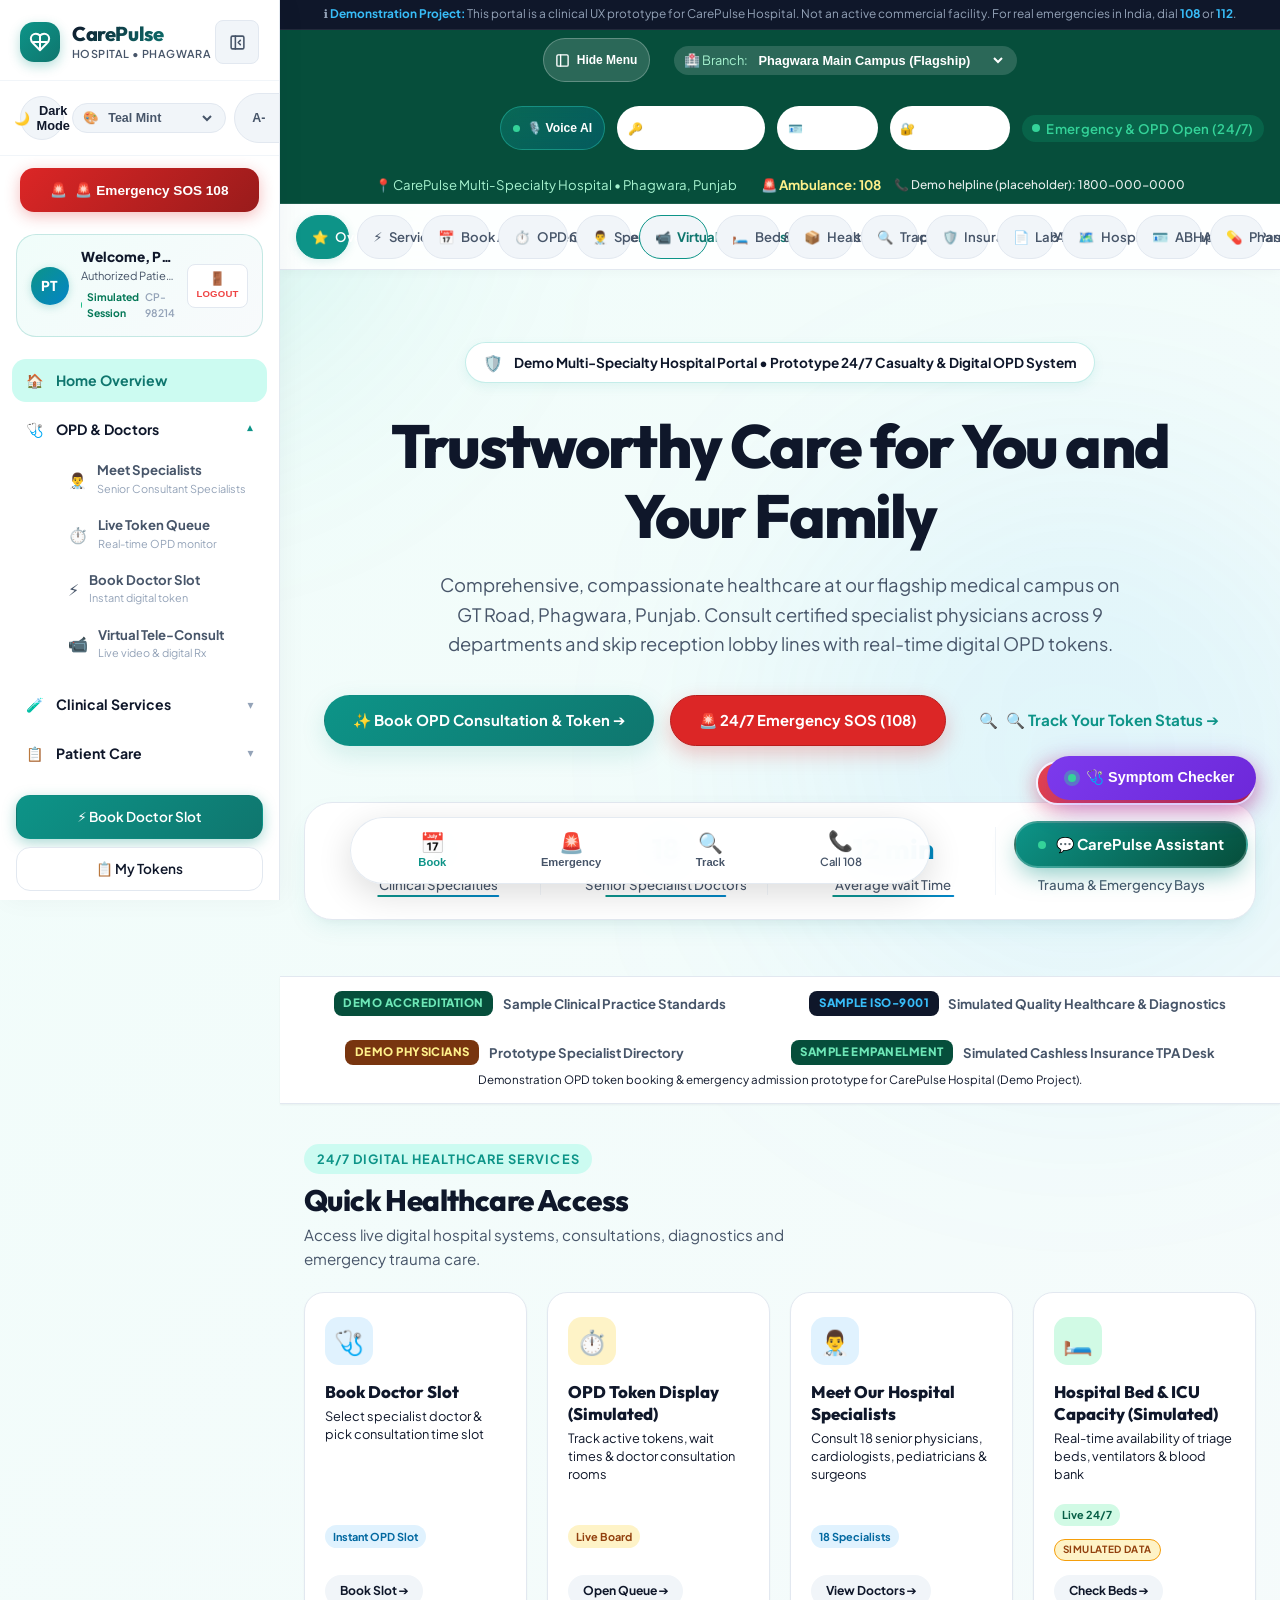
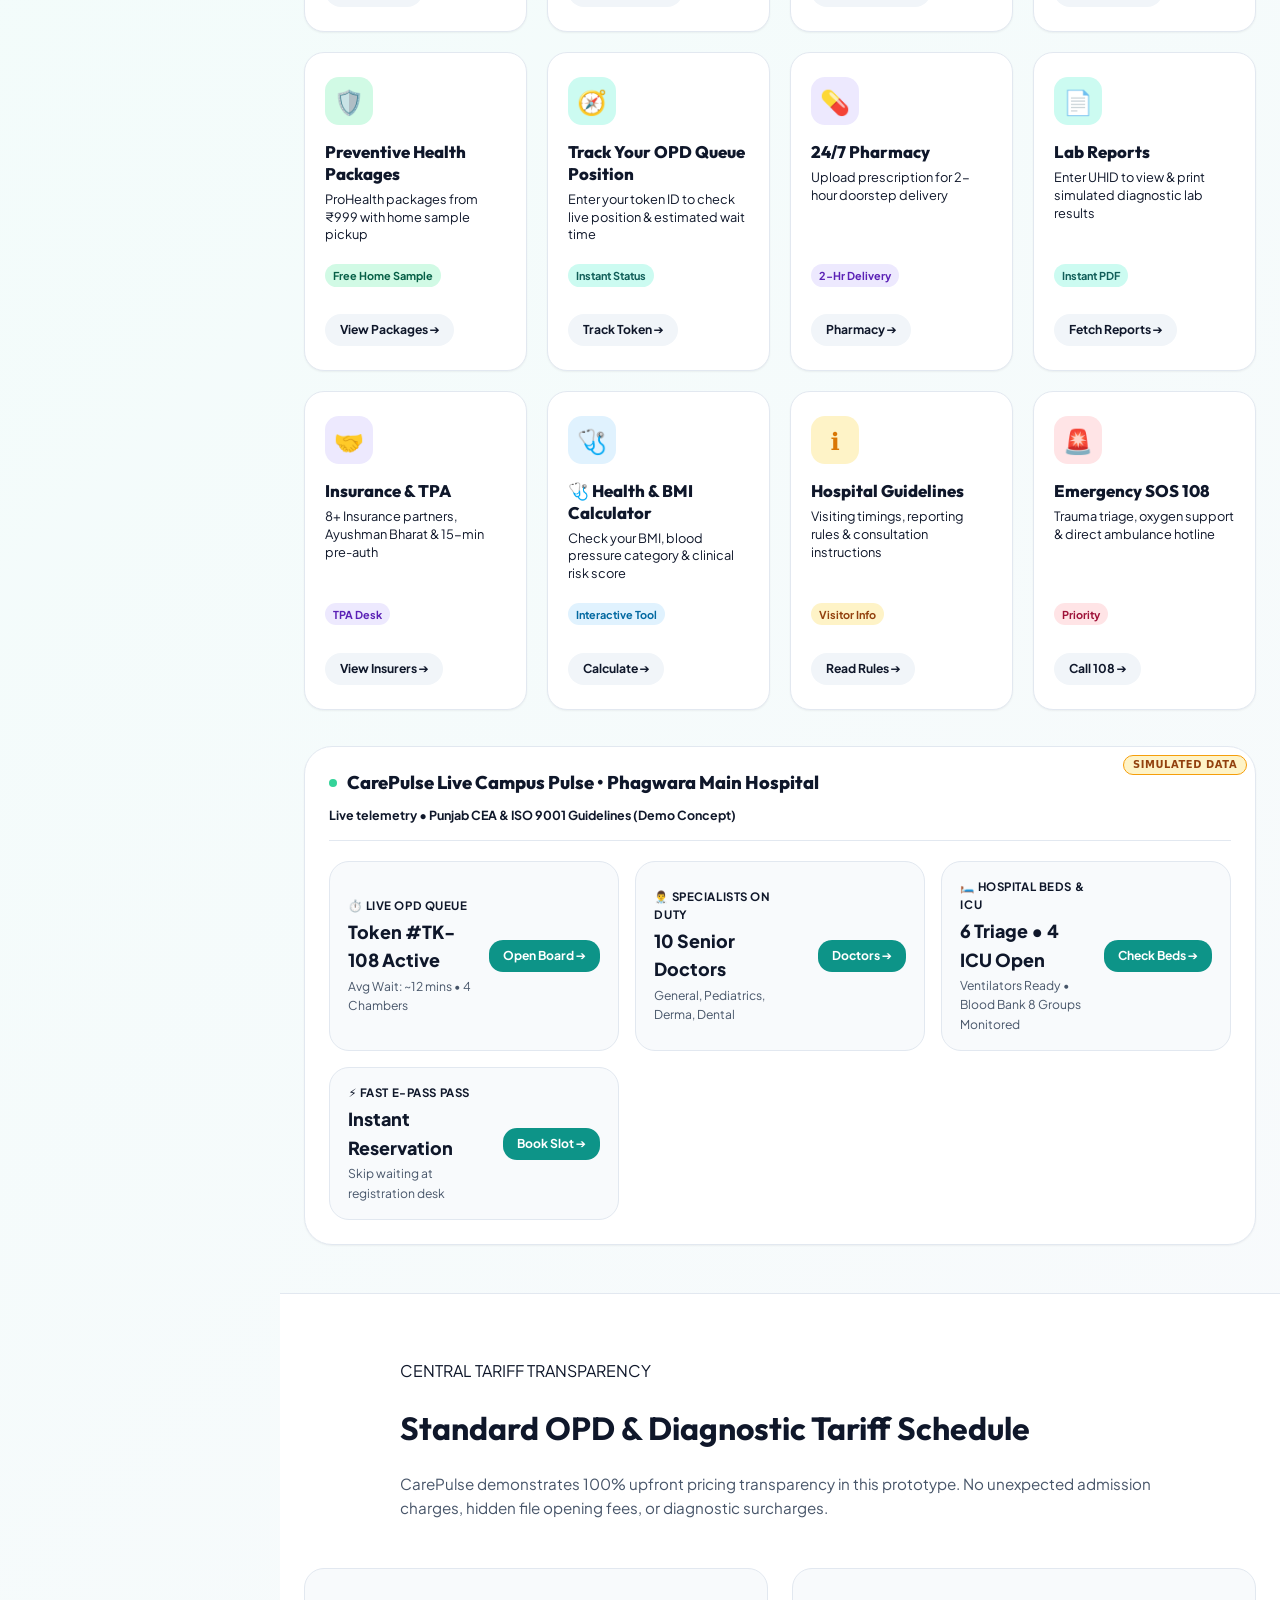
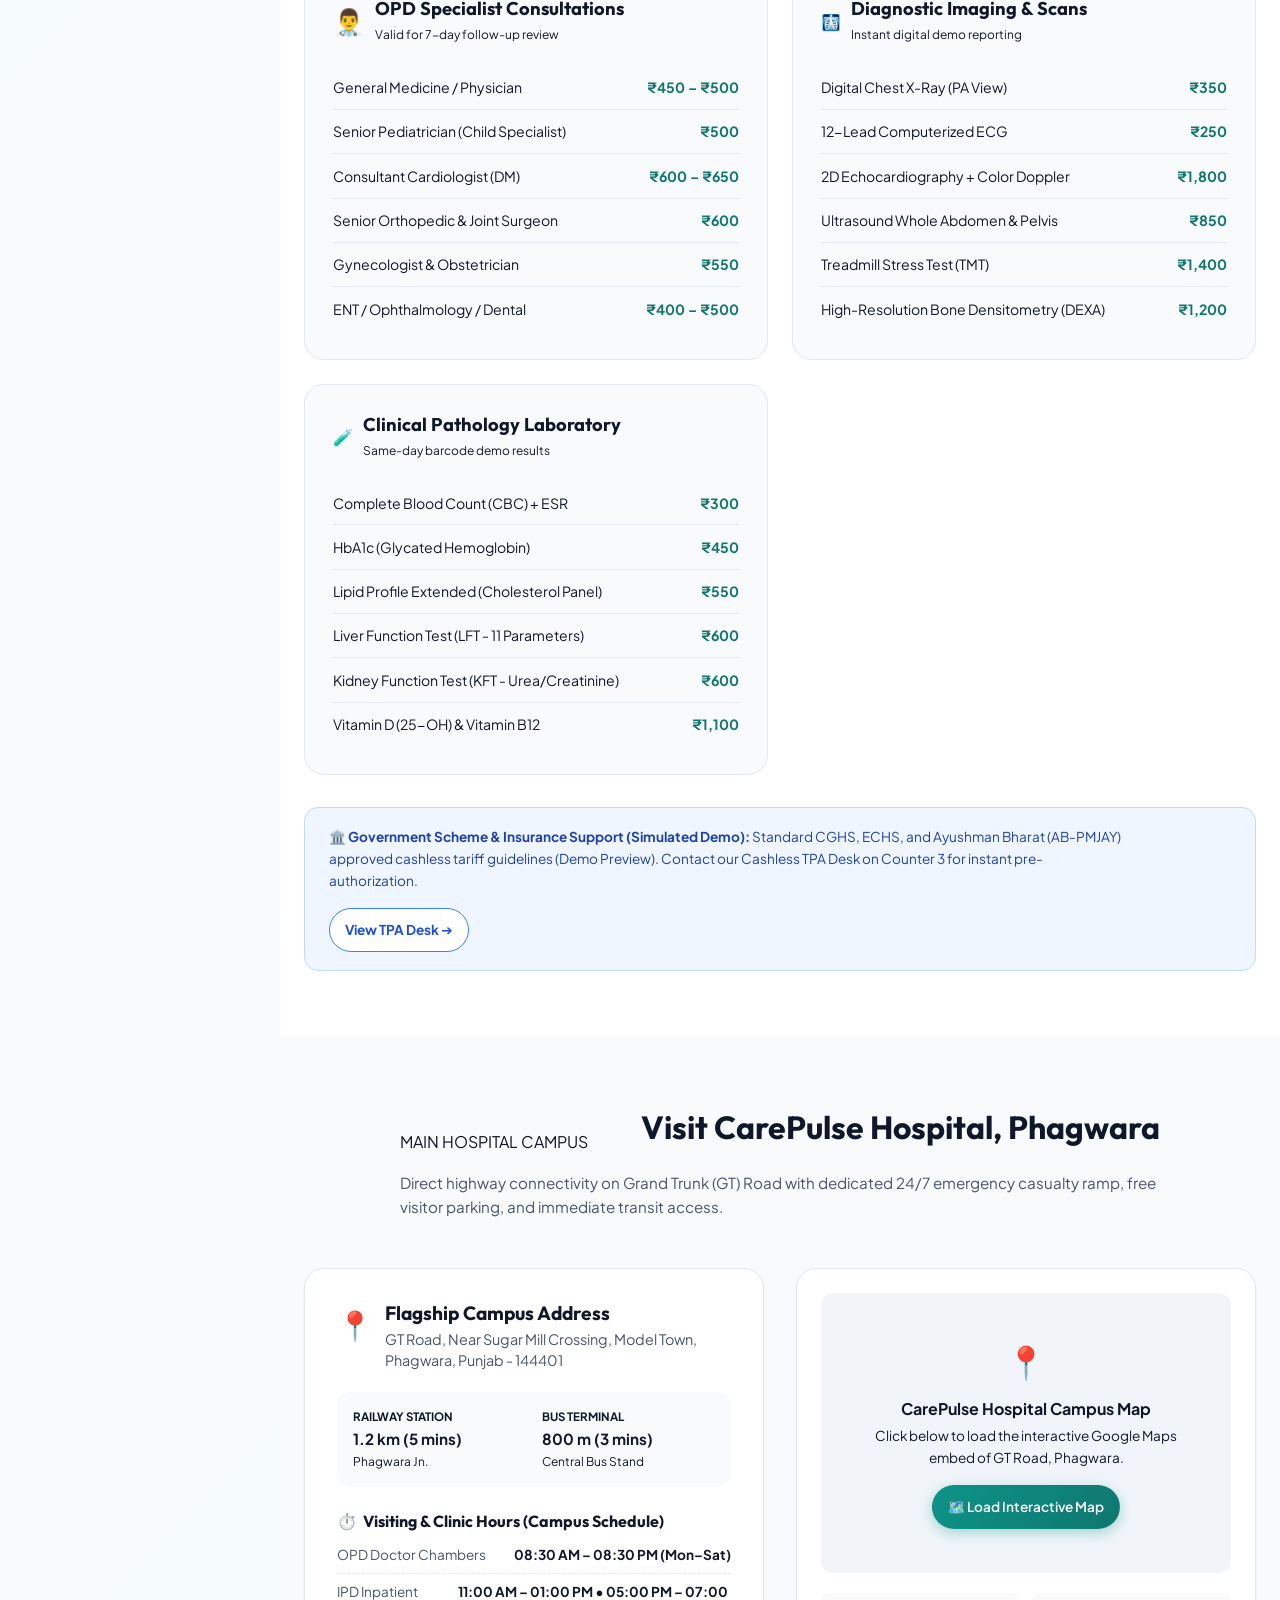
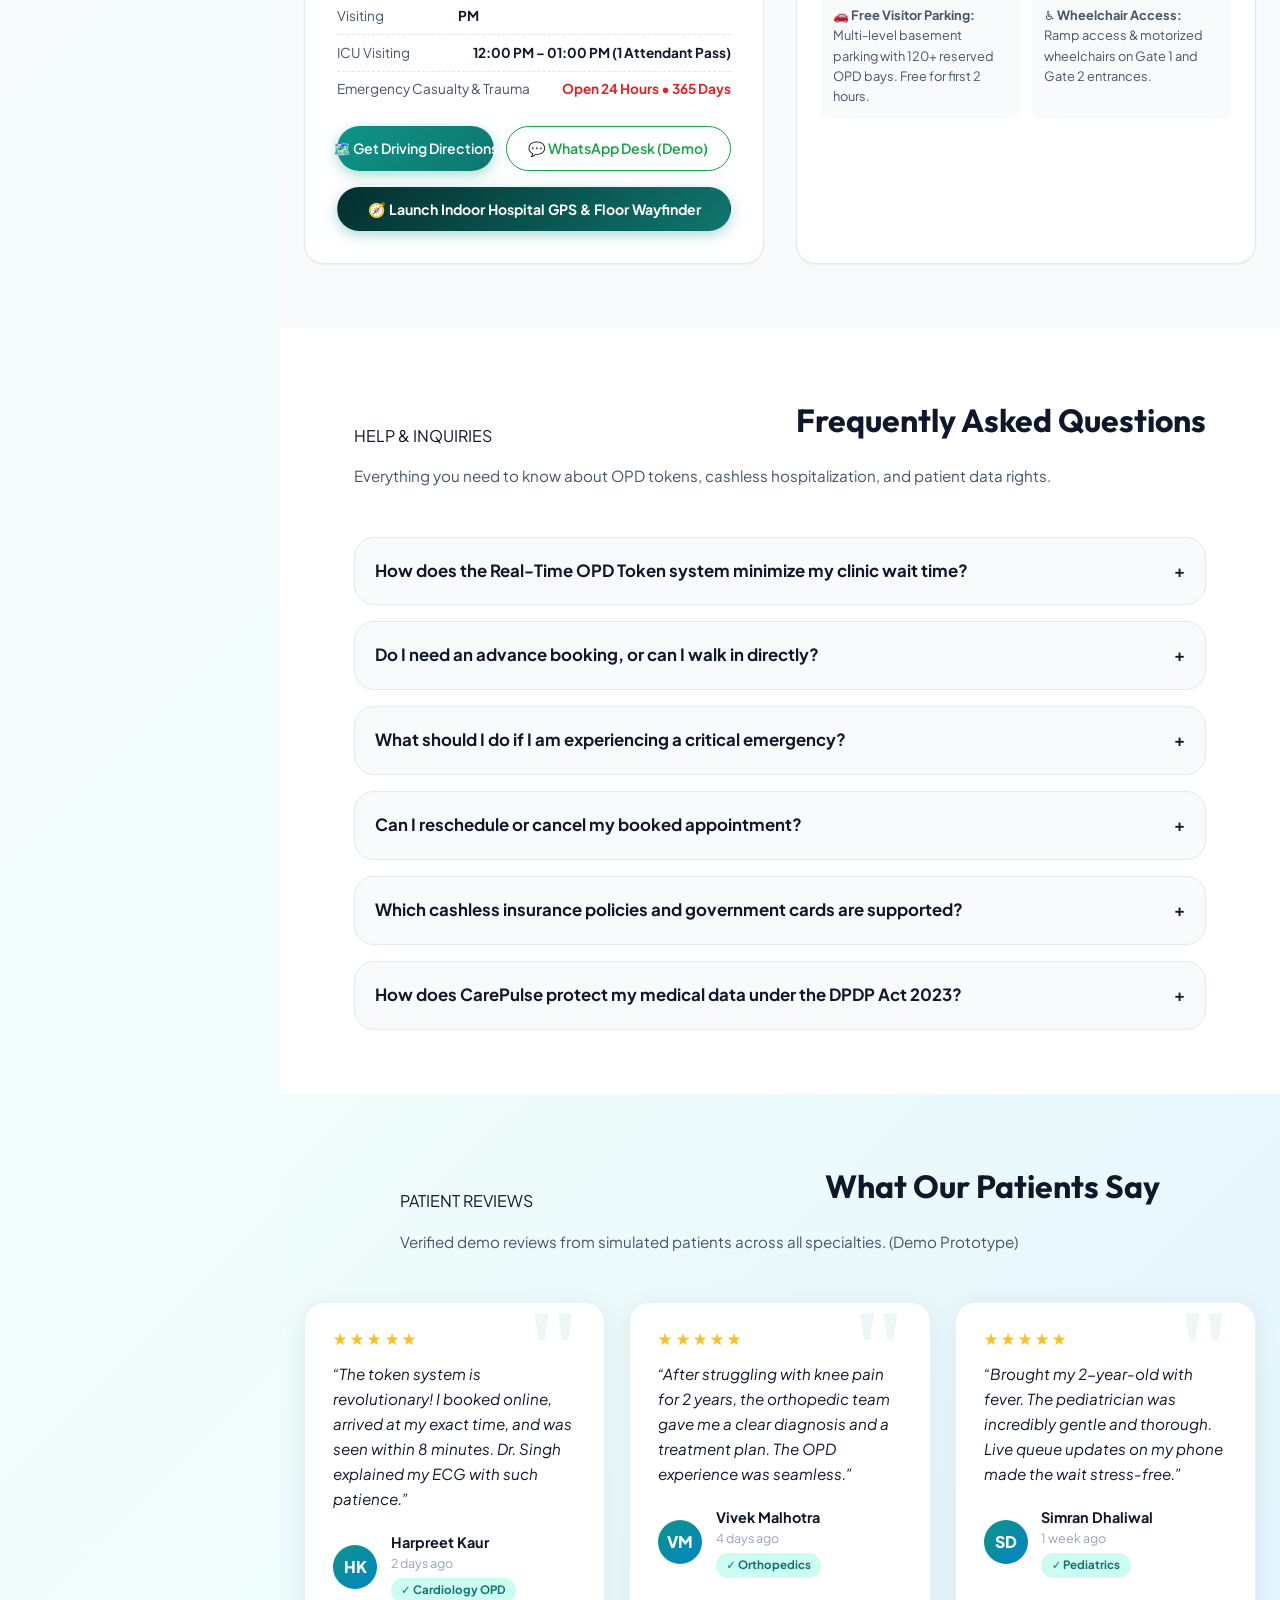
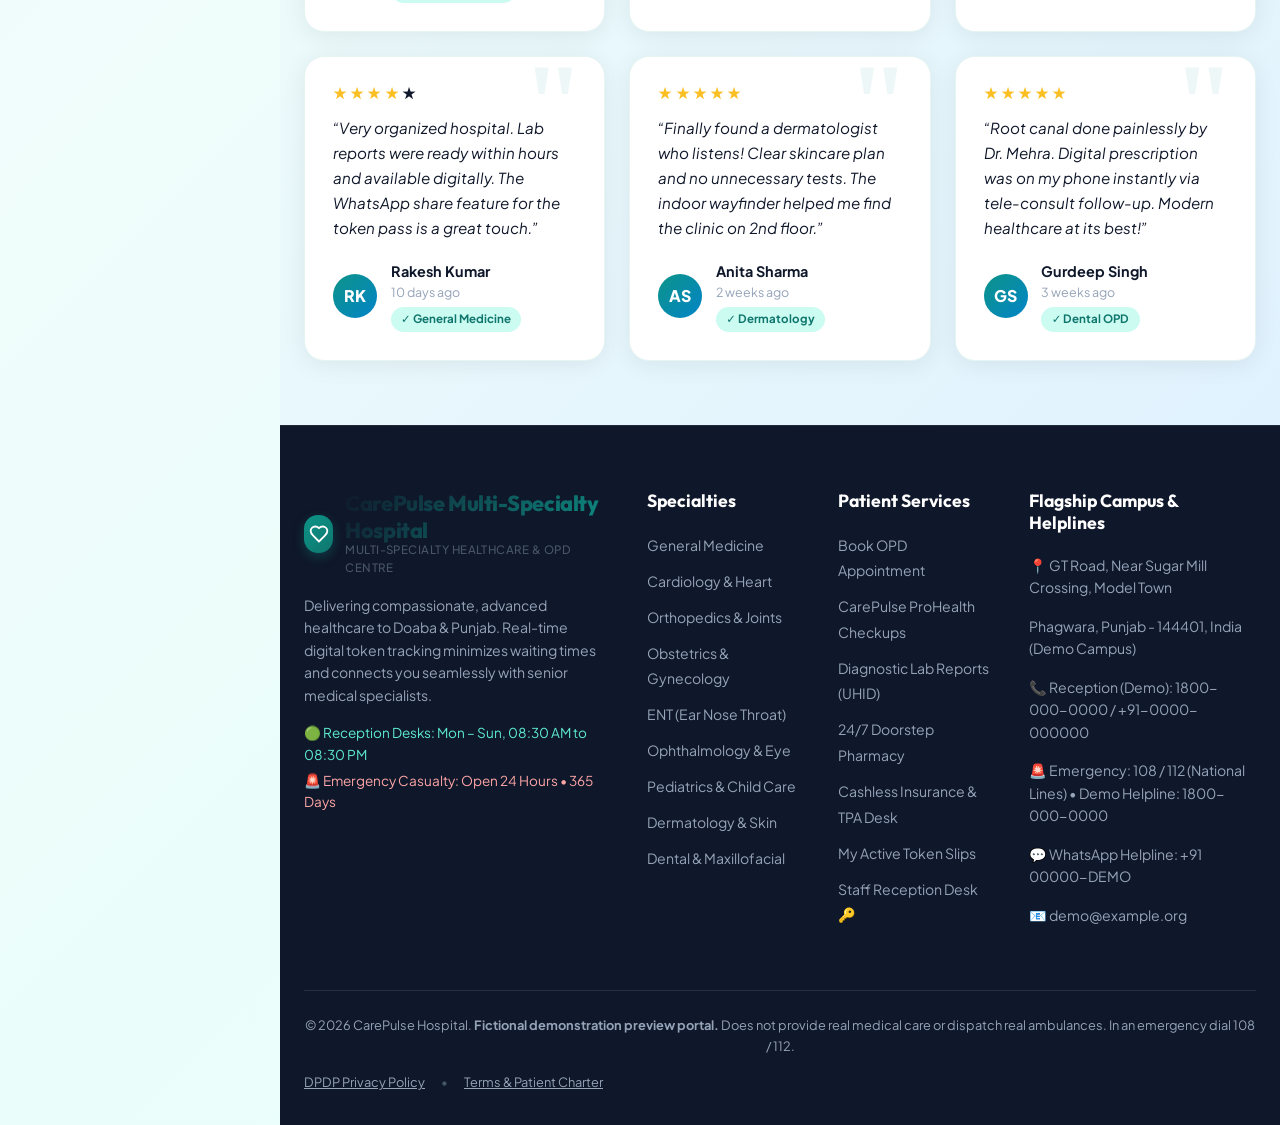
==== hospital.html @ a32157d8 "fix(auth): pre-load Firebase SDK in HTML, prevent undefined errors, add redirect fallback, and bump " ====
<!DOCTYPE html>
<html lang="en">

<head>
    <meta charset="UTF-8" />
    <meta name="viewport" content="width=device-width, initial-scale=1.0" />
    <title>CarePulse | Hospital Portal Demo - OPD Booking &amp; Live Token Queue (UX Prototype)</title>
    <meta name="description" content="CarePulse is a fictional hospital portal built as a portfolio UX prototype: OPD appointment booking, live token queue and e-pass generation. Not a real hospital - no real bookings, care or ambulance dispatch." />
    <meta name="robots" content="index, follow, max-snippet:-1, max-image-preview:large, max-video-preview:-1" />
    <meta name="googlebot" content="index, follow, max-snippet:-1, max-image-preview:large, max-video-preview:-1" />
    <meta name="google-site-verification" content="vkB5dYb-roEV5GiUx5WNjL2_BStm-1C_r8WqcltUutM" />

    <meta property="og:type" content="website" />
    <meta property="og:site_name" content="CarePulse (Demo Prototype)" />
    <meta property="og:title" content="CarePulse - Hospital Portal Demo (UX Prototype)" />
    <meta property="og:description" content="Fictional hospital portal: OPD booking, live token queue and digital e-pass. A portfolio demo, not a real facility." />
    <meta property="og:url" content="https://hospital-project-tawny.vercel.app/" />
    <meta property="og:image" content="https://hospital-project-tawny.vercel.app/icons/readme-hero.jpg" />
    <meta property="og:image:alt" content="CarePulse Hospital Demo Portal Preview" />
    <meta property="og:image:width" content="1200" />
    <meta property="og:image:height" content="630" />

    <meta name="twitter:card" content="summary_large_image" />
    <meta name="twitter:title" content="CarePulse - Hospital Portal Demo (UX Prototype)" />
    <meta name="twitter:description" content="Fictional hospital portal: OPD booking, live token queue and digital e-pass. A portfolio demo." />
    <meta name="twitter:image" content="https://hospital-project-tawny.vercel.app/icons/readme-hero.jpg" />
    <meta name="twitter:image:alt" content="CarePulse Hospital Demo Portal Preview" />

    <link rel="canonical" href="https://hospital-project-tawny.vercel.app/" />
    <!-- PWA & Mobile Web App Meta Tags -->
    <link rel="manifest" href="manifest.json" />
    <meta name="theme-color" content="#0d9488" media="(prefers-color-scheme: light)" />
    <meta name="theme-color" content="#0f172a" media="(prefers-color-scheme: dark)" />
    <meta name="mobile-web-app-capable" content="yes" />
    <meta name="apple-mobile-web-app-capable" content="yes" />
    <meta name="apple-mobile-web-app-status-bar-style" content="default" />
    <meta name="apple-mobile-web-app-title" content="CarePulse" />
    <link rel="icon" type="image/svg+xml" href="favicon.svg" />
    <link rel="alternate icon" type="image/x-icon" href="favicon.ico" />
    <link rel="apple-touch-icon" href="icons/icon-192.png" />
    <link rel="mask-icon" href="icons/icon-maskable.svg" color="#0d9488" />

    <meta http-equiv="Cache-Control" content="no-cache, no-store, must-revalidate" />
    <meta http-equiv="Pragma" content="no-cache" />
    <meta http-equiv="Expires" content="0" />

    <!-- Schema.org JSON-LD Structured Data for Google Search Rich Results -->
    <script type="application/ld+json">
    [
      {
        "@context": "https://schema.org",
        "@type": "Hospital",
        "name": "CarePulse Multi-Specialty Hospital (Demo)",
        "url": "https://hospital-project-tawny.vercel.app/",
        "description": "Demonstration hospital web portal prototype offering simulated OPD token booking, interactive queue tracking, diagnostics, 9 clinical specialties, and healthcare UI design concepts on GT Road, Phagwara.",
        "address": {
          "@type": "PostalAddress",
          "streetAddress": "GT Road, Near Sugar Mill Crossing, Model Town",
          "addressLocality": "Phagwara",
          "addressRegion": "Punjab",
          "postalCode": "144401",
          "addressCountry": "IN"
        },
        "openingHoursSpecification": [
          {
            "@type": "OpeningHoursSpecification",
            "dayOfWeek": ["Monday", "Tuesday", "Wednesday", "Thursday", "Friday", "Saturday"],
            "opens": "08:30",
            "closes": "20:30"
          },
          {
            "@type": "OpeningHoursSpecification",
            "dayOfWeek": "Sunday",
            "opens": "09:00",
            "closes": "14:00"
          }
        ],
        "medicalSpecialty": [
          "GeneralPractice",
          "Cardiovascular",
          "Orthopedics",
          "Pediatrics",
          "Dermatology",
          "Gynecologic",
          "Otolaryngologic",
          "Ophthalmic",
          "Dentistry"
        ]
      },
      {
        "@context": "https://schema.org",
        "@type": "Physician",
        "name": "Dr. Rajesh Sharma (Demo Profile)",
        "medicalSpecialty": "GeneralPractice",
        "jobTitle": "Senior Consultant Physician & Diabetologist",
        "worksFor": {
          "@type": "Hospital",
          "name": "CarePulse Multi-Specialty Hospital (Demo)"
        },
        "address": {
          "@type": "PostalAddress",
          "streetAddress": "GT Road, Model Town",
          "addressLocality": "Phagwara",
          "addressRegion": "Punjab",
          "postalCode": "144401",
          "addressCountry": "IN"
        }
      },
      {
        "@context": "https://schema.org",
        "@type": "Physician",
        "name": "Dr. Manpreet Singh (Demo Profile)",
        "medicalSpecialty": "Cardiovascular",
        "jobTitle": "Chief Interventional Cardiologist",
        "worksFor": {
          "@type": "Hospital",
          "name": "CarePulse Multi-Specialty Hospital (Demo)"
        },
        "address": {
          "@type": "PostalAddress",
          "streetAddress": "GT Road, Model Town",
          "addressLocality": "Phagwara",
          "addressRegion": "Punjab",
          "postalCode": "144401",
          "addressCountry": "IN"
        }
      }
    ]
    </script>

    <!-- Google Fonts: Plus Jakarta Sans & Outfit -->
    <link rel="preconnect" href="https://fonts.googleapis.com" />
    <link rel="preconnect" href="https://fonts.gstatic.com" crossorigin />
    <link
        href="https://fonts.googleapis.com/css2?family=Outfit:wght@400;500;600;700;800&family=Plus+Jakarta+Sans:wght@300;400;500;600;700;800&display=swap"
        rel="stylesheet" />

    <!-- Stylesheet -->
    <link rel="stylesheet" href="styles.css?v=2.2" />
</head>

<body>
    <a href="#main-content" class="skip-to-content">Skip to main content</a>


    <!-- Floating Simulated Delivery Banner Area -->
    <div id="simulated-notification-area" class="simulated-notification-area" aria-live="polite"></div>

    <!-- Mobile Sidebar Backdrop Overlay -->
    <div id="sidebar-backdrop" class="sidebar-backdrop" data-action="close-left-sidebar"></div>

    <!-- ==========================================================================
         CarePulse Left Navigation Sidebar (Shifted Top Menu)
         ========================================================================== -->
    <aside class="carepulse-sidebar" id="carepulse-sidebar" aria-label="Main Hospital Navigation">

        <!-- Sidebar Brand Header -->
        <div class="sidebar-header">
            <a href="#top" class="sidebar-brand-link" data-action="close-sidebar-mobile">
                <div class="sidebar-logo-icon">
                    <svg width="22" height="22" viewBox="0 0 24 24" fill="none" stroke="currentColor" stroke-width="2.2"
                        stroke-linecap="round" stroke-linejoin="round">
                        <path
                            d="M19 14c1.49-1.46 3-3.21 3-5.5A5.5 5.5 0 0 0 16.5 3c-1.76 0-3 .5-4.5 2-1.5-1.5-2.74-2-4.5-2A5.5 5.5 0 0 0 2 8.5c0 2.3 1.5 4.05 3 5.5l7 7Z" />
                        <path d="M12 5v14" />
                        <path d="M5 12h14" />
                    </svg>
                </div>
                <div class="sidebar-brand-text">
                    <h2>CarePulse</h2>
                    <span>Hospital &bull; Phagwara</span>
                </div>
            </a>
            <button type="button" class="sidebar-toggle-btn" id="sidebar-collapse-btn" data-action="toggle-sidebar-collapse"
                aria-label="Hide Sidebar" title="Hide Sidebar (Ctrl+\)">
                <svg width="17" height="17" viewBox="0 0 24 24" fill="none" stroke="currentColor" stroke-width="2.2"
                    stroke-linecap="round" stroke-linejoin="round">
                    <rect width="18" height="18" x="3" y="3" rx="2" />
                    <path d="M9 3v18" />
                    <path d="m16 15-3-3 3-3" />
                </svg>
            </button>
            <button type="button" class="sidebar-close-btn" id="sidebar-close-btn" data-action="toggle-sidebar-collapse"
                aria-label="Close Sidebar" title="Close Sidebar">&times;</button>
        </div>

        <!-- Authenticated User Profile Card -->

        <!-- Theme & Language Controls Cluster -->
        <div class="top-controls-cluster">
            <button type="button" class="theme-toggle-btn" data-action="toggle-theme" title="Toggle Dark/Light Mode">
                <span>🌙</span> <span class="theme-label" data-i18n="theme_dark">Dark Mode</span>
            </button>
            <div class="palette-select-wrapper" title="Hospital Theme Color Palette">
                <span>🎨</span>
                <select class="palette-select" id="sidebar-palette-select" onchange="setPaletteTheme(this.value)"
                    aria-label="Theme Palette">
                    <option value="teal" selected>Teal Mint</option>
                    <option value="blue">Royal Sapphire</option>
                    <option value="purple">Lavender Care</option>
                    <option value="amber">Warm Amber</option>
                </select>
            </div>
            <div class="font-scale-group" title="Adjust Text Size for Seniors">
                <button type="button" class="font-scale-btn" data-scale="sm" data-action="set-font-scale" data-scale="sm"
                    title="Small Text">A-</button>
                <button type="button" class="font-scale-btn active" data-scale="md" data-action="set-font-scale" data-scale="md"
                    title="Normal Text">A</button>
                <button type="button" class="font-scale-btn" data-scale="lg" data-action="set-font-scale" data-scale="lg"
                    title="Large Text">A+</button>
            </div>
            <div class="lang-switch-group" role="group" aria-label="Select Language">
                <button type="button" class="lang-pill-btn active" data-lang="en"
                    data-action="set-language" data-lang="en">EN</button>
                <button type="button" class="lang-pill-btn" data-lang="hi" data-action="set-language" data-lang="hi">हिन्दी</button>
                <button type="button" class="lang-pill-btn" data-lang="pa" data-action="set-language" data-lang="pa">ਪੰਜਾਬੀ</button>
            </div>
        </div>

        <!-- Emergency SOS Button in Sidebar -->
        <button type="button" class="btn-sidebar-sos" data-action="trigger-emergency-sos">
            <span class="u-icon-decorative" aria-hidden="true">🚨</span>
            <span data-i18n="btn_sos">Emergency SOS 108</span>
        </button>

        <div class="sidebar-user-card" id="sidebar-user-card">
            <div class="sidebar-user-avatar user-display-avatar">PT</div>
            <div class="sidebar-user-details">
                <div class="sidebar-user-name user-display-name">Patient Session</div>
                <div class="sidebar-user-contact user-display-contact">Authorized Patient</div>
                <div class="sidebar-user-meta">
                    <span class="status-dot-active"></span>
                    <span class="user-auth-badge">Simulated Session</span>
                    <span class="user-uhid-badge user-display-uhid">CP-98214</span>
                </div>
            </div>
            <button class="btn-sidebar-logout" data-action="auth-logout" title="Log out from CarePulse">
                <span class="u-icon-decorative" aria-hidden="true">🚪</span>
                <span class="logout-text">Logout</span>
            </button>
        </div>

        <!-- Sidebar Navigation List -->
        <nav class="sidebar-nav-container">
            <ul class="sidebar-nav-list">

                <!-- Home -->
                <li class="sidebar-nav-item">
                    <a href="#top" class="sidebar-nav-link active"
                        data-action="close-sidebar-mobile">
                        <span class="u-icon-decorative" aria-hidden="true">🏠</span>
                        <span class="sidebar-link-text" data-i18n="nav_home">Home Overview</span>
                    </a>
                </li>

                <!-- Category 1: OPD & Doctors Accordion -->
                <li class="sidebar-nav-item sidebar-dropdown-group open">
                    <div class="sidebar-dropdown-header" role="button" tabindex="0" aria-expanded="true" data-action="toggle-sidebar-dropdown">
                        <div class="dropdown-header-left">
                            <span class="u-icon-decorative" aria-hidden="true">🩺</span>
                            <span class="sidebar-link-text" data-i18n="nav_opd">OPD &amp; Doctors</span>
                        </div>
                        <span class="sidebar-caret">▾</span>
                    </div>
                    <ul class="sidebar-submenu">
                        <li>
                            <a href="#doctors" class="sidebar-sub-link"
                                data-action="open-doctors-modal" data-close-sidebar="true">
                                <span class="sub-icon">👨‍⚕️</span>
                                <div class="sub-link-info">
                                    <span class="sub-title">Meet Specialists</span>
                                    <span class="sub-desc">Senior Consultant Specialists</span>
                                </div>
                            </a>
                        </li>
                        <li>
                            <a href="#queue" class="sidebar-sub-link"
                                data-action="open-live-queue-modal" data-close-sidebar="true">
                                <span class="u-icon-decorative" aria-hidden="true">⏱️</span>
                                <div class="sub-link-info">
                                    <span class="sub-title">Live Token Queue</span>
                                    <span class="sub-desc">Real-time OPD monitor</span>
                                </div>
                            </a>
                        </li>
                        <li>
                            <a href="#booking" class="sidebar-sub-link"
                                data-action="open-booking-layer" data-close-sidebar="true">
                                <span class="u-icon-decorative" aria-hidden="true">⚡</span>
                                <div class="sub-link-info">
                                    <span class="sub-title">Book Doctor Slot</span>
                                    <span class="sub-desc">Instant digital token</span>
                                </div>
                            </a>
                        </li>
                        <li>
                            <a href="#teleconsult" class="sidebar-sub-link"
                                data-action="open-teleconsult-modal" data-close-sidebar="true">
                                <span class="u-icon-decorative" aria-hidden="true">📹</span>
                                <div class="sub-link-info">
                                    <span class="sub-title">Virtual Tele-Consult</span>
                                    <span class="sub-desc">Live video &amp; digital Rx</span>
                                </div>
                            </a>
                        </li>
                    </ul>
                </li>

                <!-- Category 2: Clinical Services Accordion -->
                <li class="sidebar-nav-item sidebar-dropdown-group">
                    <div class="sidebar-dropdown-header" role="button" tabindex="0" aria-expanded="false" data-action="toggle-sidebar-dropdown">
                        <div class="dropdown-header-left">
                            <span class="u-icon-decorative" aria-hidden="true">🧪</span>
                            <span class="sidebar-link-text">Clinical Services</span>
                        </div>
                        <span class="sidebar-caret">▾</span>
                    </div>
                    <ul class="sidebar-submenu">
                        <li>
                            <a href="#packages" class="sidebar-sub-link"
                                data-action="open-packages-modal" data-close-sidebar="true">
                                <span class="u-icon-decorative" aria-hidden="true">🛡️</span>
                                <div class="sub-link-info">
                                    <span class="sub-title">Health Checkups</span>
                                    <span class="sub-desc">Packages from ₹999</span>
                                </div>
                            </a>
                        </li>
                        <li>
                            <a href="#beds" class="sidebar-sub-link"
                                data-action="open-beds-modal" data-close-sidebar="true">
                                <span class="u-icon-decorative" aria-hidden="true">🛏️</span>
                                <div class="sub-link-info">
                                    <span class="sub-title">Bed &amp; ICU Status</span>
                                    <span class="sub-desc">Live capacity &amp; triage</span>
                                </div>
                            </a>
                        </li>
                        <li>
                            <a href="#reports" class="sidebar-sub-link"
                                data-action="open-lab-report-modal" data-close-sidebar="true">
                                <span class="u-icon-decorative" aria-hidden="true">📄</span>
                                <div class="sub-link-info">
                                    <span class="sub-title">Download Reports</span>
                                    <span class="sub-desc">UHID pathology PDF</span>
                                </div>
                            </a>
                        </li>
                        <li>
                            <a href="#pharmacy" class="sidebar-sub-link"
                                data-action="open-pharmacy-modal" data-close-sidebar="true">
                                <span class="u-icon-decorative" aria-hidden="true">💊</span>
                                <div class="sub-link-info">
                                    <span class="sub-title">24/7 Doorstep Pharmacy</span>
                                    <span class="sub-desc">2-Hour medicine delivery</span>
                                </div>
                            </a>
                        </li>
                        <li>
                            <a href="#emergency" class="sidebar-sub-link"
                                data-action="open-emergency-modal" data-close-sidebar="true">
                                <span class="u-icon-decorative" aria-hidden="true">🚨</span>
                                <div class="sub-link-info">
                                    <span class="sub-title">Trauma &amp; Ambulance</span>
                                    <span class="sub-desc">Simulated emergency desk</span>
                                </div>
                            </a>
                        </li>
                        <li>
                            <a href="#wayfinder" class="sidebar-sub-link"
                                data-action="open-wayfinder-modal" data-close-sidebar="true">
                                <span class="u-icon-decorative" aria-hidden="true">🗺️</span>
                                <div class="sub-link-info">
                                    <span class="sub-title">Indoor Campus GPS</span>
                                    <span class="sub-desc">Multi-floor navigation</span>
                                </div>
                            </a>
                        </li>
                    </ul>
                </li>

                <!-- Category 3: Patient Care Accordion -->
                <li class="sidebar-nav-item sidebar-dropdown-group">
                    <div class="sidebar-dropdown-header" role="button" tabindex="0" aria-expanded="false" data-action="toggle-sidebar-dropdown">
                        <div class="dropdown-header-left">
                            <span class="u-icon-decorative" aria-hidden="true">📋</span>
                            <span class="sidebar-link-text" data-i18n="nav_patient">Patient Care</span>
                        </div>
                        <span class="sidebar-caret">▾</span>
                    </div>
                    <ul class="sidebar-submenu">
                        <li>
                            <a href="#abha" class="sidebar-sub-link"
                                data-action="open-health-card-modal" data-close-sidebar="true">
                                <span class="u-icon-decorative" aria-hidden="true">🪪</span>
                                <div class="sub-link-info">
                                    <span class="sub-title">ABHA Digital Health Pass</span>
                                    <span class="sub-desc">Emergency medical ID &amp; QR</span>
                                </div>
                            </a>
                        </li>
                        <li>
                            <a href="#insurance" class="sidebar-sub-link"
                                data-action="open-insurance-modal" data-close-sidebar="true">
                                <span class="u-icon-decorative" aria-hidden="true">🤝</span>
                                <div class="sub-link-info">
                                    <span class="sub-title">Cashless Insurance</span>
                                    <span class="sub-desc">TPA &amp; AB-PMJAY desk</span>
                                </div>
                            </a>
                        </li>
                        <li>
                            <a href="#track" class="sidebar-sub-link"
                                data-action="open-track-token-modal" data-close-sidebar="true">
                                <span class="u-icon-decorative" aria-hidden="true">🧭</span>
                                <div class="sub-link-info">
                                    <span class="sub-title">Track Token Status</span>
                                    <span class="sub-desc">Check live queue &amp; wait</span>
                                </div>
                            </a>
                        </li>
                        <li>
                            <a href="#guidelines" class="sidebar-sub-link"
                                data-action="open-guidelines-modal" data-close-sidebar="true">
                                <span class="sub-icon">ℹ️</span>
                                <div class="sub-link-info">
                                    <span class="sub-title">Hospital Guidelines</span>
                                    <span class="sub-desc">Visitor &amp; appointment rules</span>
                                </div>
                            </a>
                        </li>
                        <li>
                            <a href="#my-bookings" class="sidebar-sub-link"
                                data-action="open-my-bookings-modal" data-close-sidebar="true">
                                <span class="u-icon-decorative" aria-hidden="true">🎫</span>
                                <div class="sub-link-info">
                                    <span class="sub-title">My Digital Tokens</span>
                                    <span class="sub-desc">View &amp; print passes</span>
                                </div>
                            </a>
                        </li>
                    </ul>
                </li>

            </ul>
        </nav>

        <!-- Sidebar Action Hub -->
        <div class="sidebar-actions-cluster">
            <button class="btn btn-primary btn-sidebar-action" data-action="open-booking-layer">
                <span>⚡ Book Doctor Slot</span>
            </button>
            <button class="btn btn-outline btn-sidebar-action" data-action="open-my-bookings-modal">
                <span>📋 My Tokens</span>
                <span class="badge-my-tokens u-display-none" id="sidebar-tokens-count">0</span>
            </button>
        </div>

        <!-- Branch Switcher in Sidebar -->
        <div class="sidebar-branch-box">
            <label for="sidebar-branch-select" class="branch-label">🏥 Hospital Branch:</label>
            <select id="sidebar-branch-select" class="sidebar-branch-select" onchange="switchBranch(this.value)"
                aria-label="Select Hospital Branch">
                <option value="phagwara" selected>Phagwara Main Campus (Flagship)</option>
                <option value="ludhiana">Ludhiana Satellite Clinic (OPD Centre)</option>
            </select>
        </div>

        <!-- Sidebar Emergency Card Footer -->
        <div class="sidebar-footer-emergency">
            <div class="emergency-footer-header">
                <span class="pulse-dot red-pulse"></span>
                <strong>24/7 Emergency Helpline</strong>
            </div>
            <a href="tel:108" class="emergency-link emergency-footer-phone">
                🚨 Ambulance: 108
            </a>
            <a href="tel:18000000000" class="demo-link emergency-footer-phone" data-action="open-emergency-modal">
                📞 Demo helpline (placeholder): 1800-000-0000
            </a>
            <div class="emergency-footer-sub" style="margin-top: 0.35rem;">Immediate Trauma &amp; Ambulance</div>
        </div>

        <div class="u-padding-0-1rem-0-5rem">
            <button type="button" class="btn btn-outline btn-sm u-box-width-11" data-action="open-reception-desk">
                🔑 Reception Staff Console
            </button>
        </div>

        <div class="sidebar-collapse-footer-wrap">
            <button type="button" class="btn-sidebar-collapse-footer" data-action="toggle-sidebar-collapse" title="Hide Sidebar (Ctrl+\)">
                <span>◀ Hide Sidebar</span>
                <kbd class="sidebar-kbd-hint">Ctrl+\</kbd>
            </button>
        </div>

    </aside>

    <!-- ==========================================================================
         App Main Content Wrapper
         ========================================================================== -->
    <div class="app-main-wrapper" id="app-main-wrapper">

        <!-- ==================================================================
             CarePulse Dedicated Mobile Experience (< 1024px)
             Solves sticky collisions, option fatigue, and touch ergonomics
             ================================================================== -->
        <div class="carepulse-mobile-portal" id="carepulse-mobile-portal" aria-label="CarePulse Mobile Portal">
            <!-- 1. Mobile Top App Header (Clean Single Sticky Bar, 54px, Zero Clutter) -->
            <header class="mobile-app-header" id="mobile-app-header">
                <div class="mobile-header-left">
                    <button type="button" class="mobile-menu-trigger" data-action="toggle-mobile-services-sheet" aria-label="Open Hospital Services Menu" title="All Services">
                        <svg width="22" height="22" viewBox="0 0 24 24" fill="none" stroke="currentColor" stroke-width="2.2" stroke-linecap="round" stroke-linejoin="round">
                            <line x1="3" y1="12" x2="21" y2="12"></line>
                            <line x1="3" y1="6" x2="21" y2="6"></line>
                            <line x1="3" y1="18" x2="21" y2="18"></line>
                        </svg>
                    </button>
                    <div class="mobile-brand">
                        <div class="mobile-brand-icon">
                            <svg width="18" height="18" viewBox="0 0 24 24" fill="none" stroke="currentColor" stroke-width="2.5" stroke-linecap="round" stroke-linejoin="round">
                                <path d="M19 14c1.49-1.46 3-3.21 3-5.5A5.5 5.5 0 0 0 16.5 3c-1.76 0-3 .5-4.5 2-1.5-1.5-2.74-2-4.5-2A5.5 5.5 0 0 0 2 8.5c0 2.3 1.5 4.05 3 5.5l7 7Z"></path>
                                <path d="M12 5v14"></path>
                                <path d="M5 12h14"></path>
                            </svg>
                        </div>
                        <div class="mobile-brand-info">
                            <h2>CarePulse</h2>
                            <span class="mobile-live-pill"><span class="pulse-dot"></span> Live OPD Open</span>
                        </div>
                    </div>
                </div>

                <div class="mobile-header-right">
                    <button type="button" class="mobile-action-btn" data-action="open-spotlight-search" aria-label="Search Doctors and Services" title="Search (Ctrl+K)">
                        <span>🔍</span>
                    </button>
                    <button type="button" class="mobile-action-btn" data-action="voice-ai-open" aria-label="Voice AI" title="Voice AI Assistant">
                        <span>🎙️</span>
                    </button>
                    <button type="button" class="mobile-action-btn" data-action="toggle-theme" aria-label="Toggle Dark/Light Mode" title="Dark Mode Toggle">
                        <span>🌙</span>
                    </button>
                    <button type="button" class="mobile-sos-pill-btn" data-action="trigger-emergency-sos" aria-label="Emergency SOS 108">
                        <span>🚨 108</span>
                    </button>
                </div>
            </header>

            <!-- 2. Clean Mobile Demo Banner -->
            <div class="mobile-demo-badge">
                <span>🛡️ <strong>Demo Prototype:</strong> Simulated OPD Portal • Not a real hospital • In emergency dial 108</span>
            </div>

            <!-- 3. Mobile Welcome & Branch Selector Bar -->
            <div class="mobile-patient-bar">
                <div class="mobile-patient-details">
                    <span class="mobile-greeting-text">Welcome, Patient</span>
                    <span class="mobile-uhid-badge">UHID: CP-98214</span>
                </div>
                <div class="mobile-branch-picker">
                    <span>🏥</span>
                    <select class="mobile-branch-select" id="mobile-branch-select" aria-label="Select Hospital City Branch">
                        <option value="phagwara" selected>Phagwara Main (Flagship)</option>
                        <option value="ludhiana">Ludhiana Satellite (OPD)</option>
                    </select>
                </div>
                <div class="mobile-auth-btn-wrap" style="margin-left:auto;">
                    <button type="button" class="btn btn-outline btn-sm" id="btn-mobile-auth-action" data-action="open-auth-modal" style="font-size:0.75rem; padding: 4px 9px; border-radius: 8px;">
                        <span>🔐 Sign In</span>
                    </button>
                </div>
            </div>

            <!-- 4. Mobile Spotlight Search Bar (Touch Trigger) -->
            <div class="mobile-search-trigger-box" data-action="open-spotlight-search" role="button" tabindex="0" aria-label="Search doctors, tests, beds, or services">
                <span class="mobile-search-icon">🔍</span>
                <span class="mobile-search-placeholder">Search doctors, tests, beds, or services...</span>
                <span class="mobile-search-tag">Search</span>
            </div>

            <!-- 5. Mobile Quick Action Super-Grid (8 Touch Cards) -->
            <section class="mobile-quick-grid-section">
                <div class="mobile-section-header">
                    <h3>Quick Actions</h3>
                    <button type="button" class="mobile-view-all-link" data-action="toggle-mobile-services-sheet">All 30+ Services ➔</button>
                </div>
                <div class="mobile-quick-grid">
                    <!-- 1. Book OPD -->
                    <button type="button" class="mobile-action-card card-primary" data-action="open-booking-layer">
                        <div class="card-icon-bubble">📅</div>
                        <div class="card-text">
                            <strong>Book OPD Slot</strong>
                            <span>Instant Token Time</span>
                        </div>
                        <span class="card-arrow">➔</span>
                    </button>

                    <!-- 2. Live Queue -->
                    <button type="button" class="mobile-action-card card-emerald" data-action="open-live-queue-modal">
                        <div class="card-icon-bubble">⏱️</div>
                        <div class="card-text">
                            <strong>Live OPD Queue</strong>
                            <span>Real-time Wait Status</span>
                        </div>
                        <span class="card-badge">LIVE</span>
                    </button>

                    <!-- 3. Doctors & OPD -->
                    <button type="button" class="mobile-action-card" data-action="open-doctors-modal">
                        <div class="card-icon-bubble">👨‍⚕️</div>
                        <div class="card-text">
                            <strong>Specialist Doctors</strong>
                            <span>9 Clinical Depts</span>
                        </div>
                    </button>

                    <!-- 4. Lab Reports -->
                    <button type="button" class="mobile-action-card" data-action="open-lab-report-modal">
                        <div class="card-icon-bubble">📄</div>
                        <div class="card-text">
                            <strong>Lab Reports</strong>
                            <span>View &amp; Download PDF</span>
                        </div>
                    </button>

                    <!-- 5. Bed & ICU Matrix -->
                    <button type="button" class="mobile-action-card" data-action="open-beds-modal">
                        <div class="card-icon-bubble">🛏️</div>
                        <div class="card-text">
                            <strong>Beds &amp; ICU</strong>
                            <span>Live Availability</span>
                        </div>
                    </button>

                    <!-- 6. Virtual Tele-Consult -->
                    <button type="button" class="mobile-action-card" data-action="open-teleconsult-modal">
                        <div class="card-icon-bubble">📹</div>
                        <div class="card-text">
                            <strong>Tele-Consult</strong>
                            <span>Video OPD &amp; e-Rx</span>
                        </div>
                    </button>

                    <!-- 7. ABHA Health Pass -->
                    <button type="button" class="mobile-action-card" data-action="open-health-card-modal">
                        <div class="card-icon-bubble">🪪</div>
                        <div class="card-text">
                            <strong>ABHA Health Pass</strong>
                            <span>Digital QR Card</span>
                        </div>
                    </button>

                    <!-- 8. Pharmacy -->
                    <button type="button" class="mobile-action-card" data-action="open-pharmacy-modal">
                        <div class="card-icon-bubble">💊</div>
                        <div class="card-text">
                            <strong>Pharmacy &amp; Rx</strong>
                            <span>24/7 Home Delivery</span>
                        </div>
                    </button>
                </div>
            </section>

            <!-- 6. Live Token Tracking Mobile Strip -->
            <section class="mobile-track-strip">
                <div class="mobile-track-card">
                    <div class="mobile-track-info">
                        <span class="track-icon">🎫</span>
                        <div>
                            <h4>Track Your Token / OPD Pass</h4>
                            <p>Check real-time counter status &amp; queue position</p>
                        </div>
                    </div>
                    <div class="mobile-track-btn-wrap">
                        <button type="button" class="btn btn-primary btn-sm" data-action="open-track-token-modal">Track Token ➔</button>
                        <button type="button" class="btn btn-outline btn-sm" data-action="open-my-bookings-modal">My Slips</button>
                    </div>
                </div>
            </section>

            <!-- 7. Segmented Category Tabs Hub (OPD, Diagnostics, Emergency, Hospital) -->
            <section class="mobile-tabs-section">
                <div class="mobile-section-header">
                    <h3>Explore Hospital Services</h3>
                    <span class="mobile-tab-hint">Tap category to switch</span>
                </div>

                <!-- Category Tabs Navigation -->
                <div class="mobile-segmented-tabs" role="tablist" aria-label="Hospital Service Categories">
                    <button type="button" class="mobile-segment-btn active" data-action="switch-mobile-tab" data-tab="opd" role="tab" aria-selected="true">
                        <span>🩺</span> OPD &amp; Care
                    </button>
                    <button type="button" class="mobile-segment-btn" data-action="switch-mobile-tab" data-tab="diagnostics" role="tab" aria-selected="false">
                        <span>🧪</span> Diagnostics
                    </button>
                    <button type="button" class="mobile-segment-btn" data-action="switch-mobile-tab" data-tab="emergency" role="tab" aria-selected="false">
                        <span>🚨</span> Emergency
                    </button>
                    <button type="button" class="mobile-segment-btn" data-action="switch-mobile-tab" data-tab="hospital" role="tab" aria-selected="false">
                        <span>🛡️</span> Services
                    </button>
                </div>

                <!-- Tab 1: OPD & Care Content -->
                <div class="mobile-tab-content active" id="mobile-tab-opd" role="tabpanel">
                    <div class="mobile-service-item-card">
                        <div class="item-card-header">
                            <div class="item-card-icon">🩺</div>
                            <div>
                                <h4>OPD Consultation &amp; Booking</h4>
                                <p>9 Specialties: Cardiology, Ortho, Peds, Derma, Medicine, Eye, ENT, Dental, Gyne</p>
                            </div>
                        </div>
                        <div class="item-card-actions">
                            <button type="button" class="btn btn-primary btn-sm" data-action="open-booking-layer">Book Doctor Slot</button>
                            <button type="button" class="btn btn-outline btn-sm" data-action="open-doctors-modal">View 9 Doctors</button>
                        </div>
                    </div>

                    <div class="mobile-service-item-card accent-card">
                        <div class="item-card-header">
                            <div class="item-card-icon">🧠</div>
                            <div>
                                <h4>Smart Symptom Checker</h4>
                                <p>Unsure which specialist to see? Answer 2 quick questions to find the right department.</p>
                            </div>
                        </div>
                        <button type="button" class="btn btn-primary btn-sm" data-action="open-symptom-checker" style="width:100%;">Launch Symptom Checker ➔</button>
                    </div>

                    <div class="mobile-service-item-card">
                        <div class="item-card-header">
                            <div class="item-card-icon">⏱️</div>
                            <div>
                                <h4>Live OPD Queue Status</h4>
                                <p>Live counter updates, token call bell, estimated wait minutes by department.</p>
                            </div>
                        </div>
                        <button type="button" class="btn btn-outline btn-sm" data-action="open-live-queue-modal" style="width:100%;">Open Live Queue Board</button>
                    </div>

                    <div class="mobile-service-item-card">
                        <div class="item-card-header">
                            <div class="item-card-icon">⭐</div>
                            <div>
                                <h4>Patient Feedback &amp; Ratings</h4>
                                <p>Share your OPD consultation experience or view certified doctor ratings.</p>
                            </div>
                        </div>
                        <button type="button" class="btn btn-outline btn-sm" data-action="open-review-modal" style="width:100%;">Rate Your Doctor</button>
                    </div>
                </div>

                <!-- Tab 2: Diagnostics & Tests Content -->
                <div class="mobile-tab-content" id="mobile-tab-diagnostics" role="tabpanel" style="display:none;">
                    <div class="mobile-service-item-card">
                        <div class="item-card-header">
                            <div class="item-card-icon">🧪</div>
                            <div>
                                <h4>Pathology &amp; Diagnostic Tests</h4>
                                <p>Over 40+ tests: CBC, Lipid Profile, Thyroid Panel, Blood Glucose, LFT, KFT, Urine Exam.</p>
                            </div>
                        </div>
                        <div class="item-card-actions">
                            <button type="button" class="btn btn-primary btn-sm" data-action="open-lab-report-modal">View Test Directory &amp; Pricing</button>
                        </div>
                    </div>

                    <div class="mobile-service-item-card">
                        <div class="item-card-header">
                            <div class="item-card-icon">📦</div>
                            <div>
                                <h4>Preventive Health Packages</h4>
                                <p>Basic, Executive, Comprehensive Heart, and Senior Citizen health checkup packages.</p>
                            </div>
                        </div>
                        <button type="button" class="btn btn-primary btn-sm" data-action="open-packages-modal" style="width:100%;">View Packages &amp; Book</button>
                    </div>

                    <div class="mobile-service-item-card accent-card">
                        <div class="item-card-header">
                            <div class="item-card-icon">📊</div>
                            <div>
                                <h4>Health Risk &amp; BMI Calculator</h4>
                                <p>Calculate Body Mass Index (BMI), diabetes risk score, and cardiovascular vitals indicators.</p>
                            </div>
                        </div>
                        <button type="button" class="btn btn-outline btn-sm" data-action="open-health-calculator" style="width:100%;">Calculate Risk &amp; BMI ➔</button>
                    </div>
                </div>

                <!-- Tab 3: Emergency & Critical Care Content -->
                <div class="mobile-tab-content" id="mobile-tab-emergency" role="tabpanel" style="display:none;">
                    <div class="mobile-service-item-card emergency-highlight-card">
                        <div class="item-card-header">
                            <div class="item-card-icon" style="background:#fee2e2;color:#dc2626;">🚨</div>
                            <div>
                                <h4 style="color:#b91c1c;">1-Click Emergency SOS Dispatch</h4>
                                <p>Instant GPS location capture, WhatsApp dispatch simulator, direct connection to 108/112.</p>
                            </div>
                        </div>
                        <div class="item-card-actions">
                            <button type="button" class="btn btn-primary btn-sm" style="background:#dc2626;" data-action="trigger-emergency-sos">Emergency SOS 108</button>
                            <a href="tel:108" class="btn btn-outline btn-sm" style="border-color:#dc2626;color:#dc2626;">Call 108 Directly</a>
                        </div>
                    </div>

                    <div class="mobile-service-item-card">
                        <div class="item-card-header">
                            <div class="item-card-icon">🛏️</div>
                            <div>
                                <h4>Bed &amp; ICU Availability Matrix</h4>
                                <p>Real-time capacity tracking for Trauma Triage, ICU, Ventilator Bays, and Oxygen Beds.</p>
                            </div>
                        </div>
                        <button type="button" class="btn btn-primary btn-sm" data-action="open-beds-modal" style="width:100%;">View Live Bed Status</button>
                    </div>

                    <div class="mobile-service-item-card">
                        <div class="item-card-header">
                            <div class="item-card-icon">🗺️</div>
                            <div>
                                <h4>Hospital GPS &amp; Indoor Wayfinder</h4>
                                <p>Interactive department directions: OPD wing, Emergency gate, Lab counter, Pharmacy, ICU.</p>
                            </div>
                        </div>
                        <button type="button" class="btn btn-outline btn-sm" data-action="open-wayfinder-modal" style="width:100%;">Open Indoor Campus Map</button>
                    </div>
                </div>

                <!-- Tab 4: Patient Services & Hospital Info Content -->
                <div class="mobile-tab-content" id="mobile-tab-hospital" role="tabpanel" style="display:none;">
                    <div class="mobile-service-item-card">
                        <div class="item-card-header">
                            <div class="item-card-icon">🪪</div>
                            <div>
                                <h4>ABHA Digital Health Pass</h4>
                                <p>Ayushman Bharat Digital Mission (ABDM) compatible 14-digit Health ID card with vector QR.</p>
                            </div>
                        </div>
                        <button type="button" class="btn btn-primary btn-sm" data-action="open-health-card-modal" style="width:100%;">Generate ABHA Pass</button>
                    </div>

                    <div class="mobile-service-item-card">
                        <div class="item-card-header">
                            <div class="item-card-icon">🛡️</div>
                            <div>
                                <h4>Insurance &amp; Ayushman Empanelment</h4>
                                <p>Cashless Mediclaim desk, empanelled TPAs (Star, Care, HDFC, ICICI), pre-auth requirements.</p>
                            </div>
                        </div>
                        <button type="button" class="btn btn-outline btn-sm" data-action="open-insurance-modal" style="width:100%;">View Insurance &amp; TPA Desk</button>
                    </div>

                    <div class="mobile-service-item-card">
                        <div class="item-card-header">
                            <div class="item-card-icon">📋</div>
                            <div>
                                <h4>Hospital Rate Card &amp; Charges</h4>
                                <p>Transparent schedule of charges for consultation, investigations, diagnostics &amp; day-care.</p>
                            </div>
                        </div>
                        <button type="button" class="btn btn-outline btn-sm" data-action="open-guidelines-modal" style="width:100%;">View Official Rate Card</button>
                    </div>

                    <div class="mobile-service-item-card">
                        <div class="item-card-header">
                            <div class="item-card-icon">🔑</div>
                            <div>
                                <h4>Staff Reception Console</h4>
                                <p>Hospital staff portal: direct token generation, queue management, walk-in patient registration.</p>
                            </div>
                        </div>
                        <button type="button" class="btn btn-outline btn-sm" data-action="open-reception-desk" style="width:100%;">Open Reception Desk (PIN: 2026)</button>
                    </div>
                </div>
            </section>

            <!-- 8. Mobile App Footer & Compliance -->
            <footer class="mobile-app-footer">
                <div class="mobile-footer-brand">
                    <h4>CarePulse Multi-Specialty Hospital</h4>
                    <p>GT Road, Model Town, Phagwara, Punjab - 144401</p>
                    <p class="mobile-emergency-phone">🚨 Emergency: 108 / 112 • Reception: 1800-000-0000</p>
                </div>
                <div class="mobile-footer-links">
                    <a href="#privacy" data-action="open-privacy-modal">DPDP Privacy Policy</a>
                    <span>•</span>
                    <a href="#terms" data-action="open-terms-modal">Terms of Service</a>
                    <span>•</span>
                    <a href="#guidelines" data-action="open-guidelines-modal">Patient Charter</a>
                </div>
                <div class="mobile-dpdp-erase-wrap">
                    <button type="button" class="btn btn-outline btn-sm mobile-erase-btn" data-action="erase-demo-data">
                        🗑️ Erase All Stored Demo Data
                    </button>
                </div>
                <p class="mobile-copyright-note">© 2026 CarePulse Hospital. Fictional UX prototype. Portfolio demonstration.</p>
            </footer>
        </div>

        <!-- 9. Mobile All-Services Drawer / Full Off-Canvas Sheet (`#mobile-services-sheet`) -->
        <div class="mobile-services-sheet" id="mobile-services-sheet" role="dialog" aria-modal="true" aria-labelledby="mobile-sheet-title">
            <div class="mobile-sheet-backdrop" data-action="toggle-mobile-services-sheet"></div>
            <div class="mobile-sheet-panel">
                <div class="mobile-sheet-header">
                    <div class="sheet-title-wrap">
                        <span class="sheet-badge">COMPLETE DIRECTORY</span>
                        <h3 id="mobile-sheet-title">All Hospital Services</h3>
                    </div>
                    <button type="button" class="sheet-close-btn" data-action="toggle-mobile-services-sheet" aria-label="Close Services Menu">&times;</button>
                </div>

                <!-- Quick in-sheet search filter -->
                <div class="sheet-search-wrap">
                    <input type="text" id="mobile-sheet-search" class="sheet-search-input" placeholder="Type to filter any service, doctor or test..." autocomplete="off">
                </div>

                <!-- Scrollable categorized list of EVERY single hospital option -->
                <div class="sheet-body-list" id="mobile-sheet-list">
                    <!-- Group 1: Consult & OPD -->
                    <div class="sheet-group">
                        <div class="sheet-group-title">🩺 Consultations &amp; OPD</div>
                        <div class="sheet-item" data-action="open-booking-layer">
                            <span class="sheet-item-icon">📅</span>
                            <div class="sheet-item-text">
                                <strong>Book OPD Appointment</strong>
                                <span>Schedule doctor consultation token</span>
                            </div>
                            <span class="sheet-item-arrow">➔</span>
                        </div>
                        <div class="sheet-item" data-action="open-live-queue-modal">
                            <span class="sheet-item-icon">⏱️</span>
                            <div class="sheet-item-text">
                                <strong>Live OPD Token Queue</strong>
                                <span>Real-time counter and wait times</span>
                            </div>
                            <span class="sheet-item-arrow">➔</span>
                        </div>
                        <div class="sheet-item" data-action="open-doctors-modal">
                            <span class="sheet-item-icon">👨‍⚕️</span>
                            <div class="sheet-item-text">
                                <strong>Specialist Doctor Directory</strong>
                                <span>Profiles, qualifications &amp; schedule</span>
                            </div>
                            <span class="sheet-item-arrow">➔</span>
                        </div>
                        <div class="sheet-item" data-action="open-teleconsult-modal">
                            <span class="sheet-item-icon">📹</span>
                            <div class="sheet-item-text">
                                <strong>Virtual Tele-Consult OPD</strong>
                                <span>Video call &amp; digital e-prescription</span>
                            </div>
                            <span class="sheet-item-arrow">➔</span>
                        </div>
                        <div class="sheet-item" data-action="open-symptom-checker">
                            <span class="sheet-item-icon">🧠</span>
                            <div class="sheet-item-text">
                                <strong>Smart Symptom Checker</strong>
                                <span>2-step automated clinical triage</span>
                            </div>
                            <span class="sheet-item-arrow">➔</span>
                        </div>
                        <div class="sheet-item" data-action="open-review-modal">
                            <span class="sheet-item-icon">⭐</span>
                            <div class="sheet-item-text">
                                <strong>Doctor Ratings &amp; Reviews</strong>
                                <span>Rate your consultation experience</span>
                            </div>
                            <span class="sheet-item-arrow">➔</span>
                        </div>
                    </div>

                    <!-- Group 2: Diagnostics & Pharmacy -->
                    <div class="sheet-group">
                        <div class="sheet-group-title">🧪 Diagnostics &amp; Pharmacy</div>
                        <div class="sheet-item" data-action="open-lab-report-modal">
                            <span class="sheet-item-icon">📄</span>
                            <div class="sheet-item-text">
                                <strong>Lab Reports &amp; Test Pricing</strong>
                                <span>Download PDF results &amp; pathology directory</span>
                            </div>
                            <span class="sheet-item-arrow">➔</span>
                        </div>
                        <div class="sheet-item" data-action="open-packages-modal">
                            <span class="sheet-item-icon">📦</span>
                            <div class="sheet-item-text">
                                <strong>Health Checkup Packages</strong>
                                <span>Basic, Executive, Cardiac &amp; Senior packages</span>
                            </div>
                            <span class="sheet-item-arrow">➔</span>
                        </div>
                        <div class="sheet-item" data-action="open-health-calculator">
                            <span class="sheet-item-icon">📊</span>
                            <div class="sheet-item-text">
                                <strong>Health Risk &amp; BMI Calculator</strong>
                                <span>Check vitals, BMI and diabetes risk</span>
                            </div>
                            <span class="sheet-item-arrow">➔</span>
                        </div>
                        <div class="sheet-item" data-action="open-pharmacy-modal">
                            <span class="sheet-item-icon">💊</span>
                            <div class="sheet-item-text">
                                <strong>24/7 Doorstep Pharmacy</strong>
                                <span>Prescription refill &amp; medicine ordering</span>
                            </div>
                            <span class="sheet-item-arrow">➔</span>
                        </div>
                    </div>

                    <!-- Group 3: Emergency & Critical Care -->
                    <div class="sheet-group">
                        <div class="sheet-group-title">🚨 Emergency &amp; Critical Care</div>
                        <div class="sheet-item" data-action="trigger-emergency-sos">
                            <span class="sheet-item-icon">🚨</span>
                            <div class="sheet-item-text">
                                <strong>Emergency SOS 108 Dispatch</strong>
                                <span>Instant GPS location &amp; ambulance simulator</span>
                            </div>
                            <span class="sheet-item-arrow">➔</span>
                        </div>
                        <div class="sheet-item" data-action="open-beds-modal">
                            <span class="sheet-item-icon">🛏️</span>
                            <div class="sheet-item-text">
                                <strong>Live Bed &amp; ICU Availability</strong>
                                <span>Triage, ICU, Ventilator &amp; Oxygen beds</span>
                            </div>
                            <span class="sheet-item-arrow">➔</span>
                        </div>
                        <div class="sheet-item" data-action="open-wayfinder-modal">
                            <span class="sheet-item-icon">🗺️</span>
                            <div class="sheet-item-text">
                                <strong>Hospital GPS &amp; Indoor Wayfinder</strong>
                                <span>Navigate hospital departments and gates</span>
                            </div>
                            <span class="sheet-item-arrow">➔</span>
                        </div>
                        <div class="sheet-item" data-action="open-emergency-modal">
                            <span class="sheet-item-icon">🚑</span>
                            <div class="sheet-item-text">
                                <strong>Ambulance Booking Desk</strong>
                                <span>Demo ambulance dispatch helpline</span>
                            </div>
                            <span class="sheet-item-arrow">➔</span>
                        </div>
                    </div>

                    <!-- Group 4: Patient Services & Hospital Admin -->
                    <div class="sheet-group">
                        <div class="sheet-group-title">🛡️ Patient Services &amp; Hospital Desk</div>
                        <div class="sheet-item" data-action="open-health-card-modal">
                            <span class="sheet-item-icon">🪪</span>
                            <div class="sheet-item-text">
                                <strong>ABHA Digital Health Pass</strong>
                                <span>Ayushman Bharat QR health card generation</span>
                            </div>
                            <span class="sheet-item-arrow">➔</span>
                        </div>
                        <div class="sheet-item" data-action="open-track-token-modal">
                            <span class="sheet-item-icon">🔍</span>
                            <div class="sheet-item-text">
                                <strong>Track Token / Appointment</strong>
                                <span>Look up your token status by number</span>
                            </div>
                            <span class="sheet-item-arrow">➔</span>
                        </div>
                        <div class="sheet-item" data-action="open-my-bookings-modal">
                            <span class="sheet-item-icon">📋</span>
                            <div class="sheet-item-text">
                                <strong>My Active Token Slips</strong>
                                <span>View, reschedule or cancel appointments</span>
                            </div>
                            <span class="sheet-item-arrow">➔</span>
                        </div>
                        <div class="sheet-item" data-action="open-insurance-modal">
                            <span class="sheet-item-icon">🛡️</span>
                            <div class="sheet-item-text">
                                <strong>Cashless Insurance &amp; TPA</strong>
                                <span>Empanelled TPAs and claim requirements</span>
                            </div>
                            <span class="sheet-item-arrow">➔</span>
                        </div>
                        <div class="sheet-item" data-action="open-guidelines-modal">
                            <span class="sheet-item-icon">📋</span>
                            <div class="sheet-item-text">
                                <strong>Hospital OPD Rate Card</strong>
                                <span>Visiting hours, consultation charges &amp; policies</span>
                            </div>
                            <span class="sheet-item-arrow">➔</span>
                        </div>
                        <div class="sheet-item" data-action="open-reception-desk">
                            <span class="sheet-item-icon">🔑</span>
                            <div class="sheet-item-text">
                                <strong>Staff Reception Console</strong>
                                <span>Reception token generation desk (PIN: 2026)</span>
                            </div>
                            <span class="sheet-item-arrow">➔</span>
                        </div>
                        <div class="sheet-item" data-action="voice-ai-open">
                            <span class="sheet-item-icon">🎙️</span>
                            <div class="sheet-item-text">
                                <strong>Multilingual Voice AI Assistant</strong>
                                <span>Speak in English, Hindi, or Punjabi</span>
                            </div>
                            <span class="sheet-item-arrow">➔</span>
                        </div>
                        <div class="sheet-item" data-action="open-spotlight-search">
                            <span class="sheet-item-icon">🔍</span>
                            <div class="sheet-item-text">
                                <strong>Universal Spotlight Search</strong>
                                <span>Find any doctor, test, or department</span>
                            </div>
                            <span class="sheet-item-arrow">➔</span>
                        </div>
                    </div>

                    <!-- Quick Accessibility & Language Controls inside sheet -->
                    <div class="sheet-controls-box">
                        <div class="control-row">
                            <span>🌐 Language:</span>
                            <div class="lang-switch-group">
                                <button type="button" class="lang-pill-btn active" data-lang="en" data-action="set-language" data-lang="en">EN</button>
                                <button type="button" class="lang-pill-btn" data-lang="hi" data-action="set-language" data-lang="hi">हिन्दी</button>
                                <button type="button" class="lang-pill-btn" data-lang="pa" data-action="set-language" data-lang="pa">ਪੰਜਾਬੀ</button>
                            </div>
                        </div>
                        <div class="control-row">
                            <span>🎨 Theme Mode:</span>
                            <button type="button" class="btn btn-outline btn-sm" data-action="toggle-theme">
                                <span>🌙/☀️ Toggle Theme</span>
                            </button>
                        </div>
                        <div class="control-row">
                            <span>🔤 Text Size:</span>
                            <div class="font-scale-group">
                                <button type="button" class="font-scale-btn" data-scale="sm" data-action="set-font-scale">A-</button>
                                <button type="button" class="font-scale-btn active" data-scale="md" data-action="set-font-scale">A</button>
                                <button type="button" class="font-scale-btn" data-scale="lg" data-action="set-font-scale">A+</button>
                            </div>
                        </div>
                    </div>
                </div>
            </div>
        </div>

        <!-- ==================================================================
             CarePulse Desktop Experience (>= 1024px)
             100% Unchanged Full Desktop View
             ================================================================== -->
        <div class="carepulse-desktop-view" id="carepulse-desktop-view">

        <!-- Floating Sidebar Restore Button (Displayed when sidebar is collapsed on desktop) -->
        <button type="button" class="btn-sidebar-restore" id="sidebar-restore-btn" data-action="toggle-sidebar-collapse"
            aria-label="Show Sidebar Navigation" title="Show Sidebar (Ctrl+\)">
            <svg width="16" height="16" viewBox="0 0 24 24" fill="none" stroke="currentColor" stroke-width="2.2"
                stroke-linecap="round" stroke-linejoin="round">
                <rect width="18" height="18" x="3" y="3" rx="2" />
                <path d="M9 3v18" />
                <path d="m14 9 3 3-3 3" />
            </svg>
            <span>☰ Show Sidebar</span>
            <kbd class="restore-kbd-hint">Ctrl+\</kbd>
        </button>


        <!-- Mobile Header Bar (Sticky on Screens < 1024px) -->
        <header class="mobile-header-bar">
            <button class="mobile-nav-toggle-btn" id="sidebar-mobile-toggle" data-action="toggle-sidebar-collapse" aria-label="Toggle Navigation Menu" title="Toggle Sidebar">
                <span></span>
                <span></span>
                <span></span>
            </button>
            <a href="#top" class="mobile-header-brand">
                <h2>CarePulse</h2>
            </a>
            <div class="mobile-header-actions">
                <button type="button" class="btn-voice-ai u-box-padding-12" data-action="voice-ai-open" title="Voice AI Assistant (Ctrl+M)">
                    <span>🎙️</span>
                </button>
                <button type="button" class="btn-header-search" data-action="open-spotlight-search"
                    title="Search Doctors, Services & Actions (Ctrl+K)">
                    <span>🔍</span>
                    <span class="spotlight-kbd-tag u-margin-left-2px">Ctrl K</span>
                </button>
                <button class="btn btn-outline btn-sm" data-action="open-my-bookings-modal" title="My Tokens">
                    <span>📋</span>
                    <span class="badge-my-tokens u-display-none">0</span>
                </button>
                <button class="btn btn-primary btn-sm" data-action="open-booking-layer">
                    Book Slot
                </button>
            </div>
        </header>

        <!-- Academic / Demonstration Notice Banner -->
        <div class="demo-project-banner" role="status" aria-label="Academic Demonstration Notice">
            <span>ℹ️ <strong>Demonstration Project:</strong> This portal is a clinical UX prototype for CarePulse Hospital. Not an active commercial facility. For real emergencies in India, dial <strong>108</strong> or <strong>112</strong>.</span>
        </div>

        <!-- Top Announcement & Multi-Branch Status Bar -->
        <aside class="clinic-status-bar" aria-label="Clinic Live Status">
            <button type="button" class="btn-status-bar-sidebar-toggle" id="btn-status-bar-sidebar-toggle"
                data-action="toggle-sidebar-collapse" title="Toggle Sidebar (Ctrl+\)" aria-label="Toggle Sidebar Menu">
                <svg width="15" height="15" viewBox="0 0 24 24" fill="none" stroke="currentColor" stroke-width="2.2"
                    stroke-linecap="round" stroke-linejoin="round">
                    <rect width="18" height="18" x="3" y="3" rx="2" />
                    <path d="M9 3v18" />
                </svg>
                <span id="status-bar-sidebar-text">Hide Menu</span>
            </button>
            <div class="branch-selector-wrapper">
                <span>🏥 Branch:</span>
                <select class="branch-selector-select" onchange="switchBranch(this.value)"
                    aria-label="Select Hospital City Branch">
                    <option value="phagwara" selected>Phagwara Main Campus (Flagship)</option>
                    <option value="ludhiana">Ludhiana Satellite Clinic (OPD Centre)</option>
                </select>
            </div>
            <div class="u-flex-box-14">
                <button type="button" class="btn-voice-ai" data-action="voice-ai-open" title="Voice AI Assistant (Ctrl+M)">
                    <span class="voice-pulse-dot"></span>
                    <span>🎙️ Voice AI</span>
                </button>
                <button type="button" class="btn btn-outline btn-sm u-box-font-size-15" data-action="open-reception-desk">
                    🔑 Reception Console
                </button>
                <button type="button" class="btn btn-outline btn-sm u-box-font-size-15" data-action="open-health-card-modal">
                    🪪 ABHA Pass
                </button>
                <button type="button" class="btn btn-outline btn-sm u-box-font-size-15" id="btn-desktop-auth-action" data-action="open-auth-modal" style="font-weight:600;">
                    <span>🔐 Patient Sign In</span>
                </button>
                <div class="status-pill-live">
                    <span class="pulse-dot"></span> Emergency &amp; OPD Open (24/7)
                </div>
            </div>
    <div class="branch-location-text">
        <span>📍 CarePulse Multi-Specialty Hospital • Phagwara, Punjab</span>
    </div>
    <div class="clinic-emergency-contact branch-emergency-text">
        <a href="tel:108" class="emergency-link">🚨 Ambulance: 108</a>
        <a href="tel:18000000000" class="demo-link" data-action="open-emergency-modal">📞 Demo helpline (placeholder): 1800-000-0000</a>
    </div>
    </aside>

    <!-- Sticky Horizontal Category Chips Scroller -->
    <nav class="category-chips-scroller" id="category-chips-scroller" aria-label="Quick Category Navigation Tabs">
        <div class="category-chips-inner">
            <a href="#top" class="category-chip active" data-target="top">
                <span>⭐</span> <span data-i18n="chip_overview">Overview</span>
            </a>
            <a href="#quick-services" class="category-chip" data-target="quick-services">
                <span>⚡</span> <span data-i18n="chip_services">Services Hub</span>
            </a>
            <a href="#booking" class="category-chip" data-target="booking" data-action="open-booking-layer">
                <span>📅</span> <span data-i18n="chip_book">Book Appointment</span>
            </a>
            <a href="#queue" class="category-chip" data-target="queue" data-action="open-live-queue-modal">
                <span>⏱️</span> <span data-i18n="chip_queue">Live OPD Queue</span>
            </a>
            <a href="#doctors" class="category-chip" data-target="doctors" data-action="open-doctors-modal">
                <span>👨‍⚕️</span> <span data-i18n="chip_specialists">Specialists</span>
            </a>
            <a href="#teleconsult" class="category-chip u-box-border-color-16" data-target="teleconsult" data-action="open-teleconsult-modal">
                <span>📹</span> <span data-i18n="chip_tele">Virtual Tele-Consult</span>
            </a>
            <a href="#beds" class="category-chip" data-target="beds" data-action="open-beds-modal">
                <span>🛏️</span> <span data-i18n="chip_beds">Bed &amp; ICU Status</span>
            </a>
            <a href="#packages" class="category-chip" data-target="packages" data-action="open-packages-modal">
                <span>📦</span> <span data-i18n="chip_packages">Health Checkups</span>
            </a>
            <a href="#track" class="category-chip" data-target="track" data-action="open-track-token-modal">
                <span>🔍</span> <span data-i18n="chip_track">Track Token</span>
            </a>
            <a href="#insurance" class="category-chip" data-target="insurance" data-action="open-insurance-modal">
                <span>🛡️</span> <span data-i18n="chip_insurance">Insurance &amp; TPA</span>
            </a>
            <a href="#reports" class="category-chip" data-target="reports" data-action="open-lab-report-modal">
                <span>📄</span> <span data-i18n="chip_lab">Lab Reports</span>
            </a>
            <a href="#campus-section" class="category-chip" data-target="campus-section" data-action="open-wayfinder-modal">
                <span>🗺️</span> <span data-i18n="chip_map">Hospital GPS Map</span>
            </a>
            <a href="#guidelines" class="category-chip" data-target="guidelines" data-action="open-health-card-modal">
                <span>🪪</span> <span data-i18n="chip_healthcard">ABHA Health Pass</span>
            </a>
            <a href="#pharmacy" class="category-chip" data-target="pharmacy" data-action="open-pharmacy-modal">
                <span>💊</span> <span data-i18n="chip_pharmacy">Pharmacy</span>
            </a>
        </div>
    </nav>

    <!-- Main Content -->
    <main id="top">

        <!-- Hero Section -->
        <main id="main-content">
    <section class="hero-section">
            <div class="container">

                <!-- Trust badge with verified metric -->
                <div class="trust-badge-pill">
                    <span class="u-icon-decorative" aria-hidden="true">🛡️</span>
                    <div class="trust-text" data-i18n="hero_trust_badge">
                        <span>Demo Multi-Specialty Hospital Portal</span> • Prototype 24/7 Casualty &amp; Digital OPD System
                    </div>
                </div>

                <h1 class="hero-title" data-i18n="hero_title">
                    Trustworthy Care for You and Your Family
                </h1>

                <p class="hero-subtitle" data-i18n="hero_subtitle">
                    Comprehensive, compassionate healthcare at our flagship medical campus on GT Road, Phagwara, Punjab. Consult senior specialist physicians across 9 departments and skip reception lobby lines with real-time digital OPD tokens.
                </p>

                <div class="hero-actions">
                    <button class="btn btn-primary hero-btn-primary" data-action="open-booking-layer" data-i18n="hero_btn_book">
                        ✨ Book OPD Consultation &amp; Token ➔
                    </button>
                    <button type="button" class="btn btn-secondary hero-btn-emergency" data-action="open-emergency-sos" data-i18n="hero_btn_emergency">
                        🚨 24/7 Emergency SOS (108)
                    </button>
                    <a href="#track-token" class="hero-track-text-link" data-action="open-track-token-modal" data-i18n="hero_link_track">
                        <span class="u-icon-decorative" aria-hidden="true">🔍</span> Track Your Token Status ➔
                    </a>
                </div>

                <!-- Quick Stats Grid -->
                <div class="hero-stats-bar">
                    <div class="hero-stat-item">
                        <span class="stat-number" data-count="9">9</span>
                        <span class="stat-label" data-i18n="hero_stat_specialties">Clinical Specialties</span>
                    </div>
                    <div class="hero-stat-item">
                        <span class="stat-number" data-count="18">18</span>
                        <span class="stat-label" data-i18n="hero_stat_doctors">Senior Specialist Doctors</span>
                    </div>
                    <div class="hero-stat-item">
                        <span class="stat-number" data-count="12" data-suffix=" min">~12 min</span>
                        <span class="stat-label" data-i18n="hero_stat_wait">Average Wait Time</span>
                    </div>
                    <div class="hero-stat-item">
                        <span class="stat-number">24x7</span>
                        <span class="stat-label" data-i18n="hero_stat_trauma">Trauma &amp; Emergency Bays</span>
                    </div>
                </div>

            </div>
        </section>

        <!-- Accreditation & Standards Trust Bar (Demo / Prototype Placeholders) -->
        <section class="accreditation-bar">
            <div class="container accreditation-container">
                <div class="accred-item">
                    <span class="accred-badge emerald">DEMO ACCREDITATION</span>
                    <span>Sample Clinical Practice Standards</span>
                </div>
                <div class="accred-item">
                    <span class="accred-badge">SAMPLE ISO-9001</span>
                    <span>Simulated Quality Healthcare &amp; Diagnostics</span>
                </div>
                <div class="accred-item">
                    <span class="accred-badge gold">DEMO PHYSICIANS</span>
                    <span>Prototype Specialist Directory</span>
                </div>
                <div class="accred-item">
                    <span class="accred-badge emerald">SAMPLE EMPANELMENT</span>
                    <span>Simulated Cashless Insurance TPA Desk</span>
                </div>
            </div>
            <div class="u-box-font-size-21">
                Demonstration OPD token booking &amp; emergency admission prototype for CarePulse Hospital (Demo Project).
            </div>
        </section>

        <!-- Quick Services Hub (Interactive 12-Card Command Center) -->
        <section class="quick-services-section" id="quick-services">
            <div class="container">
                <div class="section-header u-margin-bottom-1-25rem">
                    <div>
                        <div class="section-tag">24/7 Digital Healthcare Services</div>
                        <h2 class="section-title" data-i18n="sec_quick">Quick Healthcare Access</h2>
                        <p class="section-desc" data-i18n="hub_subtitle">Select any hospital clinical department or digital patient service below.</p>
                    </div>
                </div>

                <div class="services-hub-grid">
                    <!-- Tile 1: Book Doctor Appointment -->
                    <div class="service-hub-tile tile-blue" id="booking" data-action="open-booking-layer" aria-label="Book Doctor Appointment Slot">
                        <div class="service-hub-icon-wrapper u-badge-e0f2fe-0284c7">🩺</div>
                        <h3 class="service-hub-title" data-i18n="btn_book_now">Book Doctor Slot</h3>
                        <p class="service-hub-sub" data-i18n="tile_book_desc">Reserve confirmed consultation slots with live OPD queue tokens</p>
                        <span class="service-hub-tag u-badge-e0f2fe-0369a1">Instant OPD Slot</span>
                        <span class="service-hub-btn">Book Slot ➔</span>
                    </div>

                    <!-- Tile 2: Live OPD Queue Monitor -->
                    <div class="service-hub-tile tile-amber" id="queue" data-action="open-live-queue-modal" aria-label="View Live Queue Board">
                        <div class="service-hub-icon-wrapper u-badge-fef3c7-d97706">⏱️</div>
                        <h3 class="service-hub-title" data-i18n="sec_queue">Live Queue Status</h3>
                        <p class="service-hub-sub">Track active tokens, wait times &amp; doctor consultation rooms</p>
                        <span class="service-hub-tag u-badge-fef3c7-92400e">Live Board</span>
                        <span class="service-hub-btn">Open Queue ➔</span>
                    </div>

                    <!-- Tile 3: Meet Specialists -->
                    <div class="service-hub-tile tile-blue" id="doctors" data-action="open-doctors-modal" aria-label="Meet 18 Hospital Specialists">
                        <div class="service-hub-icon-wrapper u-badge-e0f2fe-0369a1">👨‍⚕️</div>
                        <h3 class="service-hub-title" data-i18n="sec_doctors">Meet Specialists</h3>
                        <p class="service-hub-sub">Consult 18 senior physicians, cardiologists, pediatricians &amp;
                            surgeons</p>
                        <span class="service-hub-tag u-badge-e0f2fe-0284c7">18 Specialists</span>
                        <span class="service-hub-btn">View Doctors ➔</span>
                    </div>

                    <!-- Tile 4: Bed & ICU Status -->
                    <div class="service-hub-tile tile-emerald" id="beds" data-action="open-beds-modal" aria-label="Check Bed and ICU Status">
                        <div class="service-hub-icon-wrapper u-badge-d1fae5-059669">🛏️</div>
                        <h3 class="service-hub-title" data-i18n="sec_beds">Bed &amp; ICU Status</h3>
                        <p class="service-hub-sub">Real-time availability of triage beds, ventilators &amp; blood bank
                        </p>
                        <span class="service-hub-tag u-badge-d1fae5-065f46">Live 24/7</span>
                        <span class="demo-chip-inline" style="font-size: 0.62rem; background: #fef3c7; color: #92400e; border: 1px solid #f59e0b; border-radius: 999px; padding: 0.12rem 0.5rem; font-weight: 700; letter-spacing: 0.04em;">SIMULATED DATA</span>
                        <span class="service-hub-btn">Check Beds ➔</span>
                    </div>

                    <!-- Tile 5: Health Packages -->
                    <div class="service-hub-tile tile-emerald" id="packages" data-action="open-packages-modal" aria-label="View Health Checkup Packages">
                        <div class="service-hub-icon-wrapper u-badge-d1fae5-059669">🛡️</div>
                        <h3 class="service-hub-title" data-i18n="sec_packages">Health Checkups</h3>
                        <p class="service-hub-sub">ProHealth packages from ₹999 with home sample pickup</p>
                        <span class="service-hub-tag u-badge-d1fae5-065f46">Free Home Sample</span>
                        <span class="service-hub-btn">View Packages ➔</span>
                    </div>

                    <!-- Tile 6: Track Token -->
                    <div class="service-hub-tile tile-teal" id="track" data-action="open-track-token-modal" aria-label="Track Token Status">
                        <div class="service-hub-icon-wrapper u-badge-ccfbf1-0f766e">🧭</div>
                        <h3 class="service-hub-title" data-i18n="sec_track">Track Token Status</h3>
                        <p class="service-hub-sub">Enter your token ID to check live position &amp; estimated wait time
                        </p>
                        <span class="service-hub-tag u-badge-ccfbf1-115e59">Instant Status</span>
                        <span class="service-hub-btn">Track Token ➔</span>
                    </div>

                    <!-- Tile 7: 24/7 Pharmacy -->
                    <div class="service-hub-tile tile-purple" id="pharmacy" data-action="open-pharmacy-modal" aria-label="Order Medicines Online">
                        <div class="service-hub-icon-wrapper u-badge-ede9fe-7c3aed">💊</div>
                        <h3 class="service-hub-title" data-i18n="tile_pharmacy_title">Order Medicines</h3>
                        <p class="service-hub-sub">Upload prescription for 2-hour doorstep delivery</p>
                        <span class="service-hub-tag u-badge-ede9fe-5b21b6">2-Hr Delivery</span>
                        <span class="service-hub-btn">Pharmacy ➔</span>
                    </div>

                    <!-- Tile 8: Diagnostic Reports -->
                    <div class="service-hub-tile tile-teal" id="reports" data-action="open-lab-report-modal" data-uhid="UHID-98214" aria-label="Download Diagnostic Lab Reports">
                        <div class="service-hub-icon-wrapper u-badge-ccfbf1-0f766e">📄</div>
                        <h3 class="service-hub-title" data-i18n="tile_lab_title">Lab Test Reports</h3>
                        <p class="service-hub-sub">Enter UHID to view &amp; print simulated diagnostic lab results</p>
                        <span class="service-hub-tag u-badge-ccfbf1-115e59">Instant PDF</span>
                        <span class="service-hub-btn">Fetch Reports ➔</span>
                    </div>

                    <!-- Tile 9: Cashless Insurance & TPA -->
                    <div class="service-hub-tile tile-purple" id="insurance" data-action="open-insurance-modal" aria-label="Cashless Insurance Desk">
                        <div class="service-hub-icon-wrapper u-badge-ede9fe-7c3aed">🤝</div>
                        <h3 class="service-hub-title" data-i18n="tile_insurance_title">Cashless Insurance</h3>
                        <p class="service-hub-sub">8+ Insurance partners, Ayushman Bharat &amp; 15-min pre-auth</p>
                        <span class="service-hub-tag u-badge-ede9fe-5b21b6">TPA Desk</span>
                        <span class="service-hub-btn">View Insurers ➔</span>
                    </div>

                    <!-- Tile 10: Clinical Health & BMI Calculator -->
                    <div class="service-hub-tile tile-blue" id="calc" data-action="open-health-calculator" aria-label="Health Risk and BMI Calculator">
                        <div class="service-hub-icon-wrapper u-badge-e0f2fe-0369a1">🩺</div>
                        <h3 class="service-hub-title" data-i18n="btn_calc">Health &amp; BMI Calculator</h3>
                        <p class="service-hub-sub">Check your BMI, blood pressure category &amp; clinical risk score</p>
                        <span class="service-hub-tag u-badge-e0f2fe-0284c7">Interactive
                            Tool</span>
                        <span class="service-hub-btn">Calculate ➔</span>
                    </div>

                    <!-- Tile 11: Hospital Guidelines -->
                    <div class="service-hub-tile tile-amber" id="guidelines" data-action="open-guidelines-modal" aria-label="Hospital Guidelines and Visiting Rules">
                        <div class="service-hub-icon-wrapper u-badge-fef3c7-d97706">ℹ️</div>
                        <h3 class="service-hub-title">Hospital Guidelines</h3>
                        <p class="service-hub-sub">Visiting timings, reporting rules &amp; consultation instructions</p>
                        <span class="service-hub-tag u-badge-fef3c7-92400e">Visitor Info</span>
                        <span class="service-hub-btn">Read Rules ➔</span>
                    </div>

                    <!-- Tile 12: Emergency & Ambulance 24/7 -->
                    <div class="service-hub-tile tile-rose" id="emergency" data-action="open-emergency-modal" aria-label="Emergency 24/7 Casualty Desk">
                        <div class="service-hub-icon-wrapper u-badge-fee2e2-dc2626">🚨</div>
                        <h3 class="service-hub-title" data-i18n="nav_emergency">Emergency 24/7</h3>
                        <p class="service-hub-sub">Trauma triage, oxygen support &amp; direct ambulance hotline</p>
                        <span class="service-hub-tag u-badge-fee2e2-991b1b">Priority</span>
                        <span class="service-hub-btn u-badge-dc2626-white">Call 108 ➔</span>
                    </div>
                </div>

                <!-- Live Hospital Campus Pulse Bar -->
                <div class="campus-pulse-bar" data-demo="simulated">
                    <div class="campus-pulse-header">
                        <div class="campus-pulse-header-title">
                            <span class="pulse-dot"></span>
                            <h3>CarePulse Live Campus Pulse &bull; Phagwara Main Hospital</h3>
                        </div>
                        <div class="u-box-font-size-33">
                            Live telemetry &bull; Punjab CEA &amp; ISO 9001 Guidelines (Demo Concept)
                        </div>
                    </div>
                    <div class="campus-pulse-grid">
                        <div class="campus-pulse-item" data-action="open-live-queue-modal">
                            <div class="campus-pulse-item-info">
                                <span class="campus-pulse-label">⏱️ Live OPD Queue</span>
                                <span class="campus-pulse-value">Token #TK-108 Active</span>
                                <span class="campus-pulse-sub">Avg Wait: ~12 mins &bull; 4 Chambers</span>
                            </div>
                            <span class="campus-pulse-action-btn">Open Board ➔</span>
                        </div>
                        <div class="campus-pulse-item" data-action="open-doctors-modal">
                            <div class="campus-pulse-item-info">
                                <span class="campus-pulse-label">👨‍⚕️ Specialists on Duty</span>
                                <span class="campus-pulse-value">10 Senior Doctors</span>
                                <span class="campus-pulse-sub">General, Pediatrics, Derma, Dental</span>
                            </div>
                            <span class="campus-pulse-action-btn">Doctors ➔</span>
                        </div>
                        <div class="campus-pulse-item" data-action="open-beds-modal">
                            <div class="campus-pulse-item-info">
                                <span class="campus-pulse-label">🛏️ Hospital Beds &amp; ICU</span>
                                <span class="campus-pulse-value">6 Triage &bull; 4 ICU Open</span>
                                <span class="campus-pulse-sub">Ventilators Ready &bull; Blood Bank 8 Groups Monitored</span>
                            </div>
                            <span class="campus-pulse-action-btn">Check Beds ➔</span>
                        </div>
                        <div class="campus-pulse-item" data-action="open-booking-layer">
                            <div class="campus-pulse-item-info">
                                <span class="campus-pulse-label">⚡ Fast E-Pass Pass</span>
                                <span class="campus-pulse-value">Instant Reservation</span>
                                <span class="campus-pulse-sub">Skip waiting at registration desk</span>
                            </div>
                            <span class="campus-pulse-action-btn">Book Slot ➔</span>
                        </div>
                    </div>
                </div>

            </div>
        </section>

        <!-- ==========================================================================
                 Transparent Procedure & OPD Tariff Rate Card
                 ========================================================================== -->
        <section class="section rate-card-section u-box-padding-34" id="rate-card-section">
            <div class="container">
                <div class="section-header text-center u-modal-w-760px">
                    <span class="badge badge-primary">CENTRAL TARIFF TRANSPARENCY</span>
                    <h2 class="u-box-font-size-36">Standard OPD &amp; Diagnostic
                        Tariff Schedule</h2>
                    <p class="u-box-color-37">
                        CarePulse demonstrates 100% upfront pricing transparency in this prototype. No unexpected admission
                        charges, hidden file opening fees, or diagnostic surcharges.
                    </p>
                </div>

                <div class="u-grid-box-38">
                    <!-- Col 1: Specialist Consultation Fees -->
                    <div class="rate-card-box u-card-box-39">
                        <div class="u-flex-box-40">
                            <span class="u-font-size-1-6rem">👨‍⚕️</span>
                            <div>
                                <h3 class="u-box-font-size-42">OPD Specialist
                                    Consultations</h3>
                                <span class="u-box-font-size-43">Valid for 7-day follow-up
                                    review</span>
                            </div>
                        </div>
                        <div class="tariff-item-row u-flex-box-44">
                            <span>General Medicine / Physician</span>
                            <strong class="u-color-var-primary-dark">₹450 – ₹500</strong>
                        </div>
                        <div class="tariff-item-row u-flex-box-44">
                            <span>Senior Pediatrician (Child Specialist)</span>
                            <strong class="u-color-var-primary-dark">₹500</strong>
                        </div>
                        <div class="tariff-item-row u-flex-box-44">
                            <span>Consultant Cardiologist (DM)</span>
                            <strong class="u-color-var-primary-dark">₹600 – ₹650</strong>
                        </div>
                        <div class="tariff-item-row u-flex-box-44">
                            <span>Senior Orthopedic &amp; Joint Surgeon</span>
                            <strong class="u-color-var-primary-dark">₹600</strong>
                        </div>
                        <div class="tariff-item-row u-flex-box-44">
                            <span>Gynecologist &amp; Obstetrician</span>
                            <strong class="u-color-var-primary-dark">₹550</strong>
                        </div>
                        <div class="tariff-item-row u-flex-box-46">
                            <span>ENT / Ophthalmology / Dental</span>
                            <strong class="u-color-var-primary-dark">₹400 – ₹500</strong>
                        </div>
                    </div>

                    <!-- Col 2: Diagnostic Imaging & Cardiology -->
                    <div class="rate-card-box u-card-box-39">
                        <div class="u-flex-box-40">
                            <span class="u-icon-decorative" aria-hidden="true">🩻</span>
                            <div>
                                <h3 class="u-box-font-size-42">Diagnostic Imaging &amp;
                                    Scans</h3>
                                <span class="u-box-font-size-43">Instant digital demo
                                    reporting</span>
                            </div>
                        </div>
                        <div class="tariff-item-row u-flex-box-44">
                            <span>Digital Chest X-Ray (PA View)</span>
                            <strong class="u-color-var-primary-dark">₹350</strong>
                        </div>
                        <div class="tariff-item-row u-flex-box-44">
                            <span>12-Lead Computerized ECG</span>
                            <strong class="u-color-var-primary-dark">₹250</strong>
                        </div>
                        <div class="tariff-item-row u-flex-box-44">
                            <span>2D Echocardiography + Color Doppler</span>
                            <strong class="u-color-var-primary-dark">₹1,800</strong>
                        </div>
                        <div class="tariff-item-row u-flex-box-44">
                            <span>Ultrasound Whole Abdomen &amp; Pelvis</span>
                            <strong class="u-color-var-primary-dark">₹850</strong>
                        </div>
                        <div class="tariff-item-row u-flex-box-44">
                            <span>Treadmill Stress Test (TMT)</span>
                            <strong class="u-color-var-primary-dark">₹1,400</strong>
                        </div>
                        <div class="tariff-item-row u-flex-box-46">
                            <span>High-Resolution Bone Densitometry (DEXA)</span>
                            <strong class="u-color-var-primary-dark">₹1,200</strong>
                        </div>
                    </div>

                    <!-- Col 3: Clinical Pathology Tests -->
                    <div class="rate-card-box u-card-box-39">
                        <div class="u-flex-box-40">
                            <span class="u-icon-decorative" aria-hidden="true">🧪</span>
                            <div>
                                <h3 class="u-box-font-size-42">Clinical Pathology Laboratory
                                </h3>
                                <span class="u-box-font-size-43">Same-day barcode demo
                                    results</span>
                            </div>
                        </div>
                        <div class="tariff-item-row u-flex-box-44">
                            <span>Complete Blood Count (CBC) + ESR</span>
                            <strong class="u-color-var-primary-dark">₹300</strong>
                        </div>
                        <div class="tariff-item-row u-flex-box-44">
                            <span>HbA1c (Glycated Hemoglobin)</span>
                            <strong class="u-color-var-primary-dark">₹450</strong>
                        </div>
                        <div class="tariff-item-row u-flex-box-44">
                            <span>Lipid Profile Extended (Cholesterol Panel)</span>
                            <strong class="u-color-var-primary-dark">₹550</strong>
                        </div>
                        <div class="tariff-item-row u-flex-box-44">
                            <span>Liver Function Test (LFT - 11 Parameters)</span>
                            <strong class="u-color-var-primary-dark">₹600</strong>
                        </div>
                        <div class="tariff-item-row u-flex-box-44">
                            <span>Kidney Function Test (KFT - Urea/Creatinine)</span>
                            <strong class="u-color-var-primary-dark">₹600</strong>
                        </div>
                        <div class="tariff-item-row u-flex-box-46">
                            <span>Vitamin D (25-OH) &amp; Vitamin B12</span>
                            <strong class="u-color-var-primary-dark">₹1,100</strong>
                        </div>
                    </div>
                </div>

                <div class="u-flex-box-47">
                    <div class="u-modal-w-800px">
                        🏛️ <strong>Government Scheme &amp; Insurance Support (Simulated Demo):</strong> Standard CGHS, ECHS, and
                        Ayushman Bharat (AB-PMJAY) approved cashless tariff guidelines (Demo Preview).
                        Contact our Cashless TPA Desk on Counter 3 for instant pre-authorization.
                    </div>
                    <button class="btn btn-outline btn-sm u-box-border-color-49" data-action="open-insurance-modal">
                        View TPA Desk ➔
                    </button>
                </div>
            </div>
        </section>

        <!-- ==========================================================================
                 Main Hospital Campus & Direct Connectivity
                 ========================================================================== -->
        <section class="section campus-section u-card-box-50" id="campus-section">
            <div class="container">
                <div class="section-header text-center u-modal-w-760px">
                    <span class="badge badge-primary">MAIN HOSPITAL CAMPUS</span>
                    <h2 class="u-box-font-size-36">Visit CarePulse Hospital,
                        Phagwara</h2>
                    <p class="u-box-color-37">
                        Direct highway connectivity on Grand Trunk (GT) Road with dedicated 24/7 emergency casualty
                        ramp, free visitor parking, and immediate transit access.
                    </p>
                </div>

                <div class="u-grid-box-51">
                    <!-- Campus Info & Visiting Hours -->
                    <div class="u-flex-box-52">
                        <div>
                            <div class="u-flex-box-53">
                                <div class="u-font-size-1-8rem">📍</div>
                                <div>
                                    <h3 class="u-box-font-size-55">Flagship
                                        Campus Address</h3>
                                    <p class="u-box-font-size-56">
                                        GT Road, Near Sugar Mill Crossing, Model Town, Phagwara, Punjab - 144401
                                    </p>
                                </div>
                            </div>

                            <div class="u-grid-box-57">
                                <div>
                                    <span class="u-box-font-size-58">Railway
                                        Station</span>
                                    <strong class="u-box-font-size-59">1.2 km (5 mins)</strong>
                                    <span class="u-box-font-size-60">Phagwara
                                        Jn.</span>
                                </div>
                                <div>
                                    <span class="u-box-font-size-58">Bus
                                        Terminal</span>
                                    <strong class="u-box-font-size-59">800 m (3 mins)</strong>
                                    <span class="u-box-font-size-60">Central
                                        Bus Stand</span>
                                </div>
                            </div>

                            <h4 class="u-flex-box-61">
                                <span>⏱️</span> Visiting &amp; Clinic Hours (Campus Schedule)
                            </h4>
                            <ul class="u-box-list-style-62">
                                <li class="u-flex-box-63">
                                    <span>OPD Doctor Chambers</span>
                                    <strong class="u-color-var-dark">08:30 AM – 08:30 PM (Mon–Sat)</strong>
                                </li>
                                <li class="u-flex-box-65">
                                    <span>IPD Inpatient Visiting</span>
                                    <strong class="u-color-var-dark">11:00 AM – 01:00 PM &bull; 05:00 PM – 07:00
                                        PM</strong>
                                </li>
                                <li class="u-flex-box-65">
                                    <span>ICU Visiting</span>
                                    <strong class="u-color-var-dark">12:00 PM – 01:00 PM (1 Attendant Pass)</strong>
                                </li>
                                <li class="u-flex-box-66">
                                    <span>Emergency Casualty &amp; Trauma</span>
                                    <strong class="u-color-dc2626">Open 24 Hours &bull; 365 Days</strong>
                                </li>
                            </ul>
                        </div>

                        <div class="u-flex-box-68">
                            <a href="https://maps.google.com/?q=GT+Road+Phagwara+Punjab" target="_blank" rel="noopener noreferrer"
                                class="btn btn-primary u-box-flex-69">
                                🗺️ Get Driving Directions
                            </a>
                            <a href="https://wa.me/910000000000?text=Hello%20CarePulse%20Hospital%20Demo%2C%20I%20have%20an%20inquiry"
                                target="_blank" rel="noopener noreferrer" class="btn btn-outline u-box-border-color-70">
                                💬 WhatsApp Desk (Demo)
                            </a>
                            <button type="button" class="btn btn-primary u-box-width-71" data-action="open-wayfinder-modal">
                                🧭 Launch Indoor Hospital GPS &amp; Floor Wayfinder
                            </button>
                        </div>
                    </div>

                    <!-- Interactive Campus Map & Access Points -->
                    <div class="u-flex-box-72">
                        <div class="u-card-box-73" id="map-container" style="position: relative; display: flex; flex-direction: column; align-items: center; justify-content: center; background: var(--slate-100); text-align: center; padding: 1.5rem; border-radius: 12px; min-height: 280px;">
                            <div style="font-size: 2rem; margin-bottom: 0.5rem;">📍</div>
                            <strong style="color: var(--slate-800); margin-bottom: 0.25rem;">CarePulse Hospital Campus Map</strong>
                            <p style="font-size: 0.85rem; color: var(--slate-500); max-width: 320px; margin-bottom: 1rem;">Click below to load the interactive Google Maps embed of GT Road, Phagwara.</p>
                            <button type="button" class="btn btn-primary btn-sm" id="btn-load-map" data-action="load-campus-map">
                                🗺️ Load Interactive Map
                            </button>
                        </div>

                        <div class="u-grid-box-75">
                            <div class="u-card-box-76">
                                <strong>🚗 Free Visitor Parking:</strong> Multi-level basement parking with 120+
                                reserved OPD bays. Free for first 2 hours.
                            </div>
                            <div class="u-card-box-76">
                                <strong>♿ Wheelchair Access:</strong> Ramp access &amp; motorized wheelchairs on Gate 1
                                and Gate 2 entrances.
                            </div>
                        </div>
                    </div>
                </div>
            </div>
        </section>

        <!-- ==========================================================================
                 Interactive Patient FAQ Accordion
                 ========================================================================== -->
        <section class="section faq-section u-box-padding-77" id="faq-section">
            <div class="container u-max-width-900px">
                <div class="section-header text-center u-margin-bottom-3rem">
                    <span class="badge badge-primary">HELP &amp; INQUIRIES</span>
                    <h2 class="u-box-font-size-36">Frequently Asked Questions</h2>
                    <p class="u-box-color-37">
                        Everything you need to know about OPD tokens, cashless hospitalization, and patient data rights.
                    </p>
                </div>

                <div class="patient-faq-list u-flex-box-80">
                    <details class="faq-item u-card-box-81">
                        <summary class="u-flex-box-82">
                            <span>How does the Real-Time OPD Token system minimize my clinic wait time?</span>
                            <span class="u-icon-decorative" aria-hidden="true">+</span>
                        </summary>
                        <p class="u-box-margin-top-84">
                            When you reserve a slot online or at our reception kiosk, a unique Token ID (e.g.,
                            <code>TK-108</code>) is issued. You can track live chamber status on your smartphone.
                            Instead of waiting in a crowded corridor, you arrive 15 minutes prior to your exact
                            consultation window.
                        </p>
                    </details>

                    <details class="faq-item u-card-box-81">
                        <summary class="u-flex-box-82">
                            <span>Do I need an advance booking, or can I walk in directly?</span>
                            <span class="u-icon-decorative" aria-hidden="true">+</span>
                        </summary>
                        <p class="u-box-margin-top-84">
                            Walk-in patients are warmly welcomed! Our Ground Floor Reception Desks (Counters 1 &amp; 2)
                            issue on-the-spot walk-in tokens for open slots. Advance online booking simply gives you
                            priority slot selection and avoids unexpected chamber rush.
                        </p>
                    </details>

                    <details class="faq-item u-card-box-81">
                        <summary class="u-flex-box-82">
                            <span>What should I do if I am experiencing a critical emergency?</span>
                            <span class="u-icon-decorative" aria-hidden="true">+</span>
                        </summary>
                        <p class="u-box-margin-top-84">
                            <strong>Do not wait for an OPD token.</strong> Call government emergency ambulance
                            <strong>108</strong> or <strong>112</strong> immediately. (CarePulse Demo Hotline: <strong>1800-000-0000</strong>). Note: this demo prototype does not dispatch actual ambulances.
                        </p>
                    </details>

                    <details class="faq-item u-card-box-81">
                        <summary class="u-flex-box-82">
                            <span>Can I reschedule or cancel my booked appointment?</span>
                            <span class="u-icon-decorative" aria-hidden="true">+</span>
                        </summary>
                        <p class="u-box-margin-top-84">
                            Yes, completely free of charge. Open "My Tokens" from the navigation bar, view your digital
                            token slip, and tap "🔄 Reschedule" to pick a new date/slot, or "❌ Cancel" to free your
                            token for another patient in need.
                        </p>
                    </details>

                    <details class="faq-item u-card-box-81">
                        <summary class="u-flex-box-82">
                            <span>Which cashless insurance policies and government cards are supported?</span>
                            <span class="u-icon-decorative" aria-hidden="true">+</span>
                        </summary>
                        <p class="u-box-margin-top-84">
                            CarePulse simulates empanelment previews with Star Health, HDFC ERGO, ICICI Lombard, Care Health, Medi
                            Assist, Paramount TPA, and the Ayushman Bharat PM-JAY national scheme for demonstration purposes. In a
                            live hospital deployment, on-site TPA coordinators arrange 15-minute pre-authorizations for IPD admissions.
                        </p>
                    </details>

                    <details class="faq-item u-card-box-81">
                        <summary class="u-flex-box-82">
                            <span>How does CarePulse protect my medical data under the DPDP Act 2023?</span>
                            <span class="u-icon-decorative" aria-hidden="true">+</span>
                        </summary>
                        <p class="u-box-margin-top-84">
                            This demo is designed in alignment with the principles of India's DPDP Act, 2023. Patient
                            UHID records and pathology lab results require OTP authentication before viewing, and
                            demo history stays exclusively inside your browser with no analytics or advertising trackers.
                        </p>
                    </details>
                </div>
            </div>
        </section>

        <!-- ==========================================================================
             Patient Testimonials Section (Live Star Ratings)
             ========================================================================== -->
        <section class="testimonials-section" id="testimonials-section">
            <div class="container">
                <div class="section-header text-center u-modal-w-760px" style="text-align:center;">
                    <span class="badge badge-primary">PATIENT REVIEWS</span>
                    <h2 class="u-box-font-size-36" style="margin-top:0.5rem;">What Our Patients Say</h2>
                    <p class="u-box-color-37">Verified demo reviews from simulated patients across all specialties. (Demo Prototype)</p>
                </div>
                <div class="testimonials-grid" id="testimonials-grid">
                    <!-- Testimonials injected by JS -->
                </div>
            </div>
        </section>

    </main>

    <!-- Symptom Checker FAB (Floating Action Button) -->
    <button type="button" class="symptom-checker-fab" id="symptom-checker-fab" data-action="open-symptom-checker" aria-label="Symptom Checker - Find your doctor">
        <div class="symptom-pulse"></div>
        <span>🩺 Symptom Checker</span>
    </button>

    <!-- ==========================================================================
             MODULAR SERVICE LAYER MODALS (OPENED ON-DEMAND VIA BUTTONS)
             ========================================================================== -->

    <!-- 1. Real-Time Digital OPD Token Board Modal Layer -->
    <div class="service-layer-modal" id="live-queue-modal" role="dialog" aria-modal="true"
        aria-labelledby="modal-title-live-queue">
        <div class="service-layer-container" data-demo="simulated">
            <div class="service-layer-header">
                <div class="service-layer-header-left">
                    <div class="service-layer-icon u-badge-fef3c7-d97706">⏱️</div>
                    <div class="service-layer-title-wrap">
                        <span class="layer-badge u-badge-fef3c7-b45309">SIMULATED OPD QUEUE
                            MONITOR</span>
                        <h2 id="modal-title-live-queue" data-i18n="sec_queue">OPD Token Display (Simulated)</h2>
                        <p>Simulated consultation queue and token tracking across all specialist chambers in Phagwara</p>
                    </div>
                </div>
                <div class="service-layer-header-actions">
                    <button type="button" class="btn-pa-toggle" id="btn-live-pa-toggle" data-action="pa-toggle-mute" title="Toggle Audible Voice PA Callouts">
                        <span>🔊 PA Voice: ON</span>
                    </button>
                    <button class="modal-close-btn" data-action="close-live-queue-modal"
                        aria-label="Close Live Queue">×</button>
                </div>
            </div>
            <div class="service-layer-body">
                <!-- Live Overview Metrics Strip -->
                <div class="queue-metrics-strip">
                    <div class="queue-metric-card">
                        <div class="queue-metric-icon u-badge-ecfdf5-059669">👨‍⚕️</div>
                        <div class="queue-metric-info">
                            <span class="queue-metric-val" id="queue-stat-chambers">10 Chambers</span>
                            <span class="queue-metric-lbl">Active Specialists</span>
                        </div>
                    </div>
                    <div class="queue-metric-card">
                        <div class="queue-metric-icon u-badge-e0f2fe-0284c7">🎫</div>
                        <div class="queue-metric-info">
                            <span class="queue-metric-val" id="queue-stat-tokens">142 / 280</span>
                            <span class="queue-metric-lbl">Tokens Today</span>
                        </div>
                    </div>
                    <div class="queue-metric-card">
                        <div class="queue-metric-icon u-badge-fef3c7-d97706">⏱️</div>
                        <div class="queue-metric-info">
                            <span class="queue-metric-val" id="queue-stat-wait">~12 Mins</span>
                            <span class="queue-metric-lbl">Avg Wait Time</span>
                        </div>
                    </div>
                    <div class="queue-metric-card">
                        <div class="queue-metric-icon u-badge-fdf2f8-db2777">🔊</div>
                        <div class="queue-metric-info">
                            <span class="queue-metric-val">Audio Alerts</span>
                            <span class="queue-metric-lbl">Chime On Call</span>
                        </div>
                    </div>
                </div>

                <!-- Queue Specialty Filters & Search Controls -->
                <div class="queue-controls-bar">
                    <div class="queue-filter-chips">
                        <button class="queue-chip active" data-queue-specialty="all"
                            data-action="filter-queue-specialty" data-specialty="all">
                            🏥 All Chambers (18)
                        </button>
                        <button class="queue-chip" data-queue-specialty="general"
                            data-action="filter-queue-specialty" data-specialty="general">
                            🩺 General (3)
                        </button>
                        <button class="queue-chip" data-queue-specialty="cardiology"
                            data-action="filter-queue-specialty" data-specialty="cardiology">
                            ❤️ Cardiology (2)
                        </button>
                        <button class="queue-chip" data-queue-specialty="orthopedics"
                            data-action="filter-queue-specialty" data-specialty="orthopedics">
                            🦴 Orthopedics (2)
                        </button>
                        <button class="queue-chip" data-queue-specialty="gynecology"
                            data-action="filter-queue-specialty" data-specialty="gynecology">
                            🌸 Gynecology (2)
                        </button>
                        <button class="queue-chip" data-queue-specialty="ent" data-action="filter-queue-specialty" data-specialty="ent">
                            👂 ENT (1)
                        </button>
                        <button class="queue-chip" data-queue-specialty="ophthalmology"
                            data-action="filter-queue-specialty" data-specialty="ophthalmology">
                            👁️ Ophthalmology (1)
                        </button>
                        <button class="queue-chip" data-queue-specialty="pediatrician"
                            data-action="filter-queue-specialty" data-specialty="pediatrician">
                            👶 Pediatrics (2)
                        </button>
                        <button class="queue-chip" data-queue-specialty="dermatologist"
                            data-action="filter-queue-specialty" data-specialty="dermatologist">
                            ✨ Dermatology (2)
                        </button>
                        <button class="queue-chip" data-queue-specialty="dentist"
                            data-action="filter-queue-specialty" data-specialty="dentist">
                            🦷 Dental (3)
                        </button>
                    </div>
                    <div class="queue-search-input-wrap">
                        <span class="u-icon-decorative" aria-hidden="true">🔍</span>
                        <input type="text" id="queue-search-input" aria-label="Search live OPD queue by doctor name or specialty" placeholder="Search doctor or room..."
                            oninput="handleQueueSearch(this.value)" />
                    </div>
                </div>

                <!-- Dynamically Populated Queue Cards Grid -->
                <div class="queue-grid" id="live-queue-cards" aria-live="polite">
                    <!-- Populated dynamically by app.js -->
                </div>

                <!-- Fast Token Tracker Quick-Bar -->
                <div class="u-flex-box-88">
                    <div class="u-flex-box-89">
                        <span class="u-icon-decorative" aria-hidden="true">🎫</span>
                        <div>
                            <div class="u-box-font-size-90">Already holding a
                                Digital Token Pass?</div>
                            <div class="u-box-font-size-91">Track your live chamber queue
                                position, estimated turnaround time, and turn alert.</div>
                        </div>
                    </div>
                    <div class="u-flex-box-68">
                        <button class="btn btn-outline btn-sm" data-action="queue-to-track">
                            🔍 Track My Token Status ➔
                        </button>
                        <button class="btn btn-primary btn-sm" data-action="queue-to-booking">
                            ⚡ Book New Token Slot ➔
                        </button>
                    </div>
                </div>
            </div>
        </div>
    </div>

    <!-- 2. Live Hospital Bed & ICU Capacity Modal Layer -->
    <div class="service-layer-modal" id="beds-modal" role="dialog" aria-modal="true" aria-labelledby="modal-title-beds">
        <div class="service-layer-container" data-demo="simulated">
            <div class="service-layer-header">
                <div class="service-layer-header-left">
                    <div class="service-layer-icon u-badge-d1fae5-059669">🛏️</div>
                    <div class="service-layer-title-wrap">
                        <span class="layer-badge u-badge-d1fae5-065f46">SIMULATED BED &amp; ICU
                            DASHBOARD</span>
                        <h2 id="modal-title-beds" data-i18n="sec_beds">Hospital Bed &amp; ICU Capacity (Simulated)</h2>
                        <p>Simulated occupancy monitoring for Emergency Triage, Critical ICU, Ventilators
                            &amp; Blood Bank (Demo)</p>
                    </div>
                </div>
                <button class="modal-close-btn" data-action="close-beds-modal" aria-label="Close Bed Status">×</button>
            </div>
            <div class="service-layer-body">
                <div class="beds-grid" id="beds-capacity-grid">
                    <!-- Populated dynamically by BedsCapacityEngine in app.js -->
                </div>
                <div class="blood-bank-strip u-margin-top-1-5rem">
                    <div class="blood-bank-title">
                        <span class="u-icon-decorative" aria-hidden="true">🩸</span>
                        <span><strong>Phagwara Campus Blood Bank Reserves:</strong></span>
                    </div>
                    <div class="blood-units-container" id="blood-units-container">
                        <!-- Populated dynamically by BedsCapacityEngine in app.js -->
                    </div>
                </div>

                <!-- Real-Time ICU Ward Telemetry Visualizer -->
                <div class="icu-telemetry-panel" data-demo="simulated">
                    <div class="icu-telemetry-header">
                        <div class="icu-telemetry-title">
                            <span>🩺</span>
                            <span>Live Critical Care &amp; ICU Telemetry Monitor</span>
                            <span class="icu-live-badge"><span class="pulse-dot u-background-ef4444"></span> LIVE TELEMETRY</span>
                            <span class="demo-chip-inline" style="font-size: 0.62rem; background: #fef3c7; color: #92400e; border: 1px solid #f59e0b; border-radius: 999px; padding: 0.12rem 0.5rem; font-weight: 700; letter-spacing: 0.04em; margin-left: 6px;">SIMULATED DATA</span>
                        </div>
                        <div class="icu-bay-tabs">
                            <button type="button" class="icu-bay-btn active" id="btn-icu-bay-1" data-action="beds-select-bay" data-bay="1">Bay 01 (ICU-A)</button>
                            <button type="button" class="icu-bay-btn" id="btn-icu-bay-2" data-action="beds-select-bay" data-bay="2">Bay 02 (ICU-B)</button>
                            <button type="button" class="icu-bay-btn" id="btn-icu-bay-3" data-action="beds-select-bay" data-bay="3">Bay 03 (Ventilator)</button>
                            <button type="button" class="icu-bay-btn" id="btn-icu-bay-4" data-action="beds-select-bay" data-bay="4">Bay 04 (CCU)</button>
                        </div>
                    </div>

                    <div class="icu-screen-grid">
                        <!-- ECG Waveform Canvas -->
                        <div class="ecg-canvas-frame">
                            <div class="ecg-grid-overlay"></div>
                            <canvas id="icu-ecg-canvas" width="600" height="110"></canvas>
                            <div class="ecg-meta-row">
                                <span>LEAD II &bull; 25mm/s &bull; 10mm/mV</span>
                                <span id="icu-ecg-status">Rhythm: Sinus Rhythm Normal</span>
                                <span>FILTER: 0.05-40 Hz</span>
                            </div>
                        </div>

                        <!-- LED Readout Cluster -->
                        <div class="icu-vitals-led-cluster">
                            <div class="vitals-led-card">
                                <span class="led-card-lbl">❤️ Heart Rate</span>
                                <div class="led-card-num green" id="icu-stat-hr">78</div>
                                <span class="led-card-unit">BPM</span>
                            </div>
                            <div class="vitals-led-card">
                                <span class="led-card-lbl">🫁 SpO2 Level</span>
                                <div class="led-card-num cyan" id="icu-stat-spo2">98%</div>
                                <span class="led-card-unit">Oxygen Sat</span>
                            </div>
                            <div class="vitals-led-card">
                                <span class="led-card-lbl">🩺 NIBP Blood Press</span>
                                <div class="led-card-num white" id="icu-stat-bp">122/80</div>
                                <span class="led-card-unit">mmHg (Mean 94)</span>
                            </div>
                            <div class="vitals-led-card">
                                <span class="led-card-lbl">💨 Respiration</span>
                                <div class="led-card-num amber" id="icu-stat-rr">16</div>
                                <span class="led-card-unit">breaths/min</span>
                            </div>
                        </div>
                    </div>

                    <!-- Infusion & Emergency Action Row -->
                    <div class="icu-bottom-row">
                        <div class="iv-drip-monitor">
                            <span class="u-icon-decorative" aria-hidden="true">💧</span>
                            <div class="u-flex-1">
                                <div class="u-flex-box-96">
                                    <span class="u-color-cbd5e1">IV Infusion: Saline 0.9% NaCl (500ml)</span>
                                    <strong class="u-color-38bdf8" id="icu-iv-label">68% Remaining &bull; 75 ml/hr</strong>
                                </div>
                                <div class="iv-drip-bar-track">
                                    <div class="iv-drip-bar-fill" id="icu-iv-fill" style="width: 68%;"></div>
                                </div>
                            </div>
                        </div>
                        <button type="button" class="btn-reserve-icu" data-action="beds-reserve">
                            <span>🚨</span> <span>Reserve Emergency Bed</span>
                        </button>
                    </div>
                </div>
            </div>
        </div>
    </div>

    <!-- 3. Doctor Profile Directory & Specialty Filters Modal Layer -->
    <div class="service-layer-modal" id="doctors-modal" role="dialog" aria-modal="true"
        aria-labelledby="modal-title-doctors">
        <div class="service-layer-container">
            <div class="service-layer-header">
                <div class="service-layer-header-left">
                    <div class="service-layer-icon u-badge-e0f2fe-0284c7">👨‍⚕️</div>
                    <div class="service-layer-title-wrap">
                        <span class="layer-badge u-badge-e0f2fe-0369a1">SAMPLE SPECIALIST
                            PROFILES</span>
                        <h2 id="modal-title-doctors" data-i18n="sec_doctors">Meet Our Hospital Specialists</h2>
                        <p>Consult our experienced Indian physicians, pediatricians, dermatologists, and dental surgeons
                        </p>
                    </div>
                </div>
                <button class="modal-close-btn" data-action="close-doctors-modal" aria-label="Close Doctors">×</button>
            </div>
            <div class="service-layer-body">
                <!-- Controls: Category Filter Buttons & Quick Search -->
                <div class="controls-bar">
                    <div class="specialty-pills">
                        <button class="specialty-btn active" data-specialty="all">
                            🏥 All Specialists (18)
                        </button>
                        <button class="specialty-btn" data-specialty="general">
                            🩺 General Physician (3)
                        </button>
                        <button class="specialty-btn" data-specialty="cardiology">
                            ❤️ Cardiology (2)
                        </button>
                        <button class="specialty-btn" data-specialty="orthopedics">
                            🦴 Orthopedics (2)
                        </button>
                        <button class="specialty-btn" data-specialty="gynecology">
                            🌸 Gynecology (2)
                        </button>
                        <button class="specialty-btn" data-specialty="ent">
                            👂 ENT (1)
                        </button>
                        <button class="specialty-btn" data-specialty="ophthalmology">
                            👁️ Ophthalmology (1)
                        </button>
                        <button class="specialty-btn" data-specialty="pediatrician">
                            👶 Pediatrician (2)
                        </button>
                        <button class="specialty-btn" data-specialty="dermatologist">
                            ✨ Dermatologist (2)
                        </button>
                        <button class="specialty-btn" data-specialty="dentist">
                            🦷 Dentist (3)
                        </button>
                    </div>

                    <div class="search-box-wrapper">
                        <span class="u-icon-decorative" aria-hidden="true">🔍</span>
                        <input type="text" id="doctor-search-input" aria-label="Search doctors by name or department"
                            placeholder="Search doctor by name (e.g. Rajesh, Priya, Gurpreet, Maninderjit) or symptoms..." />
                    </div>
                </div>

                <!-- Doctors Profile Cards Grid -->
                <div class="doctors-grid" id="doctors-grid">
                    <!-- Dynamically populated by app.js -->
                </div>
            </div>
        </div>
    </div>

    <!-- 4. Preventive Health Checkup Packages Modal Layer -->
    <div class="service-layer-modal" id="packages-modal" role="dialog" aria-modal="true"
        aria-labelledby="modal-title-packages">
        <div class="service-layer-container">
            <div class="service-layer-header">
                <div class="service-layer-header-left">
                    <div class="service-layer-icon u-badge-d1fae5-059669">🛡️</div>
                    <div class="service-layer-title-wrap">
                        <span class="layer-badge u-badge-d1fae5-065f46">CAREPULSE PROHEALTH
                            SCREENING</span>
                        <h2 id="modal-title-packages" data-i18n="sec_packages">Preventive Health Checkup Packages</h2>
                        <p>Book comprehensive full body health screens with free doorstep phlebotomy and physician
                            analysis</p>
                    </div>
                </div>
                <button class="modal-close-btn" data-action="close-packages-modal" aria-label="Close Packages">×</button>
            </div>
            <div class="service-layer-body">
                <div class="packages-grid">
                    <!-- Card 1: Basic Wellness -->
                    <div class="package-card">
                        <div class="package-header">
                            <span class="package-tests-count">32 Essential Tests</span>
                            <h3 class="package-name">Basic Vital Wellness</h3>
                            <p class="package-desc">Routine baseline screening for working adults &amp; young
                                professionals.</p>
                        </div>
                        <div class="package-pricing">
                            <span class="current-price">₹999</span>
                            <span class="package-tag u-card-box-99">All-Inclusive • 32 Tests</span>
                        </div>
                        <ul class="package-features">
                            <li><span class="u-icon-decorative" aria-hidden="true">✓</span> Complete Hemogram (CBC - 24 params)</li>
                            <li><span class="u-icon-decorative" aria-hidden="true">✓</span> Fasting Blood Glucose (Diabetes)</li>
                            <li><span class="u-icon-decorative" aria-hidden="true">✓</span> Lipid Profile (Total Cholesterol, Triglycerides)</li>
                            <li><span class="u-icon-decorative" aria-hidden="true">✓</span> Urine Routine &amp; Microscopic</li>
                            <li><span class="u-icon-decorative" aria-hidden="true">✓</span> Free Tele-Consultation with Physician</li>
                        </ul>
                        <button class="btn btn-primary" data-action="book-package" data-pkg="pkg-basic">
                            Book Package (Free Home Sample) ↗
                        </button>
                    </div>

                    <!-- Card 2: Executive Full Body (Popular) -->
                    <div class="package-card popular">
                        <span class="popular-badge">MOST POPULAR</span>
                        <div class="package-header">
                            <span class="package-tests-count u-background-ccfbf1">64 Comprehensive Tests</span>
                            <h3 class="package-name">Executive Full Body Check</h3>
                            <p class="package-desc">Complete multi-organ evaluation covering Liver, Kidney, Heart &amp;
                                Thyroid.</p>
                        </div>
                        <div class="package-pricing">
                            <span class="current-price">₹2,499</span>
                            <span class="package-tag u-card-box-101">All-Inclusive • 64 Tests</span>
                        </div>
                        <ul class="package-features">
                            <li><span class="u-icon-decorative" aria-hidden="true">✓</span> Liver Function Panel (LFT - 11 params)</li>
                            <li><span class="u-icon-decorative" aria-hidden="true">✓</span> Kidney Function Panel (KFT, Creatinine, Urea)</li>
                            <li><span class="u-icon-decorative" aria-hidden="true">✓</span> Complete Thyroid Profile (T3, T4, TSH)</li>
                            <li><span class="u-icon-decorative" aria-hidden="true">✓</span> Digital 12-Lead ECG &amp; Chest Screen</li>
                            <li><span class="u-icon-decorative" aria-hidden="true">✓</span> Vitamin D3 &amp; Vitamin B12 Levels</li>
                            <li><span class="u-icon-decorative" aria-hidden="true">✓</span> 1-on-1 Consultation with Senior Specialist</li>
                        </ul>
                        <button class="btn btn-primary" data-action="book-package" data-pkg="pkg-exec">
                            Book Package (Free Home Sample) ↗
                        </button>
                    </div>

                    <!-- Card 3: Senior Citizen -->
                    <div class="package-card">
                        <div class="package-header">
                            <span class="package-tests-count">58 Specialized Tests</span>
                            <h3 class="package-name">Senior Citizen Vital Care</h3>
                            <p class="package-desc">Formulated for ages 55+ focusing on cardiac, joint, and glycemic
                                health.</p>
                        </div>
                        <div class="package-pricing">
                            <span class="current-price">₹1,899</span>
                            <span class="package-tag u-card-box-102">Senior Care • 58 Tests</span>
                        </div>
                        <ul class="package-features">
                            <li><span class="u-icon-decorative" aria-hidden="true">✓</span> HbA1c (3-Month Glycated Glucose Average)</li>
                            <li><span class="u-icon-decorative" aria-hidden="true">✓</span> hs-CRP (High-Sensitivity Cardiac Risk)</li>
                            <li><span class="u-icon-decorative" aria-hidden="true">✓</span> Serum Calcium, Phosphorus &amp; Uric Acid</li>
                            <li><span class="u-icon-decorative" aria-hidden="true">✓</span> Renal &amp; Electrolyte Panel</li>
                            <li><span class="u-icon-decorative" aria-hidden="true">✓</span> Free Doorstep Phlebotomist &amp; Senior Care Guide</li>
                        </ul>
                        <button class="btn btn-primary"
                            data-action="book-package" data-pkg="pkg-senior">
                            Book Package (Free Home Sample) ↗
                        </button>
                    </div>

                    <!-- Card 4: Women's Advanced Screen -->
                    <div class="package-card">
                        <div class="package-header">
                            <span class="package-tests-count">48 Specialized Tests</span>
                            <h3 class="package-name">Women's Health &amp; Cancer Screen</h3>
                            <p class="package-desc">Specialized hormones, thyroid, bone density, and cancer prevention.
                            </p>
                        </div>
                        <div class="package-pricing">
                            <span class="current-price">₹2,199</span>
                            <span class="package-tag u-card-box-103">Women Care • 48 Tests</span>
                        </div>
                        <ul class="package-features">
                            <li><span class="u-icon-decorative" aria-hidden="true">✓</span> Thyroid &amp; Iron Deficiency Panel (Ferritin)</li>
                            <li><span class="u-icon-decorative" aria-hidden="true">✓</span> Clinical Breast Examination / Mammogram voucher</li>
                            <li><span class="u-icon-decorative" aria-hidden="true">✓</span> Pelvic Ultrasound Screening voucher</li>
                            <li><span class="u-icon-decorative" aria-hidden="true">✓</span> Bone Mineral Density &amp; Serum Calcium</li>
                            <li><span class="u-icon-decorative" aria-hidden="true">✓</span> Female Senior Gynecologist Consultation</li>
                        </ul>
                        <button class="btn btn-primary" data-action="book-package" data-pkg="pkg-women">
                            Book Package (Free Home Sample) ↗
                        </button>
                    </div>
                </div>
            </div>
        </div>
    </div>

    <!-- 5. Track Token Queue Position Modal Layer -->
    <div class="service-layer-modal" id="track-token-modal" role="dialog" aria-modal="true"
        aria-labelledby="modal-title-track">
        <div class="service-layer-container u-max-width-760px">
            <div class="service-layer-header">
                <div class="service-layer-header-left">
                    <div class="service-layer-icon u-badge-ccfbf1-0f766e">🧭</div>
                    <div class="service-layer-title-wrap">
                        <span class="layer-badge u-badge-ccfbf1-115e59">REAL-TIME PATIENT
                            TRACKER</span>
                        <h2 id="modal-title-track" data-i18n="sec_track">Track Your OPD Queue Position</h2>
                        <p>Enter your Token ID (e.g. <code class="u-box-color-105">TK-108</code>) or
                            registered phone number</p>
                    </div>
                </div>
                <button class="modal-close-btn" data-action="close-track-token-modal" aria-label="Close Tracker">×</button>
            </div>
            <div class="service-layer-body">
                <div class="tracker-search-bar u-flex-box-106">
                    <input type="text" id="tracker-input" aria-label="Enter token number or mobile number to track" class="tracker-input u-flex-1"
                        placeholder="Enter Token ID (e.g. TK-014) or Phone Number..." />
                    <button class="btn btn-primary u-box-padding-107" id="tracker-search-btn">
                        Track Queue ➔
                    </button>
                </div>

                <!-- Tracker Result Box -->
                <div class="tracker-result-box" id="tracker-result-box">
                    <!-- Dynamically populated by app.js -->
                </div>
            </div>
        </div>
    </div>

    <!-- 6. Cashless Insurance & TPA Partner Desk Modal Layer -->
    <div class="service-layer-modal" id="insurance-modal" role="dialog" aria-modal="true"
        aria-labelledby="modal-title-insurance">
        <div class="service-layer-container u-max-width-960px">
            <div class="service-layer-header">
                <div class="service-layer-header-left">
                    <div class="service-layer-icon u-badge-ede9fe-7c3aed">🤝</div>
                    <div class="service-layer-title-wrap">
                        <span class="layer-badge u-badge-ede9fe-5b21b6">15-MIN PRE-AUTH
                            DESK</span>
                        <h2 id="modal-title-insurance">Hassle-Free Cashless Insurance &amp; TPA Desk</h2>
                        <p>Simulated partnerships with leading private health insurers and government schemes (AB-PMJAY, CGHS) for demo preview</p>
                    </div>
                </div>
                <button class="modal-close-btn" data-action="close-insurance-modal" aria-label="Close Insurance">×</button>
            </div>
            <div class="service-layer-body">
                <!-- Recognized Insurers & TPAs -->
                <div class="insurance-partners-grid u-margin-bottom-1-5rem">
                    <div class="insurance-logo-item">
                        <span class="u-icon-decorative" aria-hidden="true">⭐</span>
                        <span>Star Health</span>
                    </div>
                    <div class="insurance-logo-item">
                        <span class="u-icon-decorative" aria-hidden="true">🏦</span>
                        <span>HDFC ERGO</span>
                    </div>
                    <div class="insurance-logo-item">
                        <span class="u-icon-decorative" aria-hidden="true">🛡️</span>
                        <span>ICICI Lombard</span>
                    </div>
                    <div class="insurance-logo-item">
                        <span class="u-icon-decorative" aria-hidden="true">❤️</span>
                        <span>Care Health</span>
                    </div>
                    <div class="insurance-logo-item">
                        <span class="u-icon-decorative" aria-hidden="true">🤝</span>
                        <span>Medi Assist TPA</span>
                    </div>
                    <div class="insurance-logo-item">
                        <span class="u-icon-decorative" aria-hidden="true">🌿</span>
                        <span>Niva Bupa</span>
                    </div>
                    <div class="insurance-logo-item">
                        <span class="u-icon-decorative" aria-hidden="true">🏛️</span>
                        <span>Paramount TPA</span>
                    </div>
                    <div class="insurance-logo-item u-box-background-111">
                        <span class="u-icon-decorative" aria-hidden="true">🇮🇳</span>
                        <span class="u-color-065f46">Ayushman Bharat (PM-JAY)</span>
                    </div>
                </div>

                <div class="u-flex-box-113">
                    <div class="u-modal-w-650px">
                        <strong>Need Cashless Hospitalization or OPD Reimbursement?</strong> Our on-premise insurance
                        coordinators assist with documentation, policy verification, and query resolution.
                    </div>
                    <a href="tel:18000000000" class="btn btn-outline btn-sm u-box-color-115">
                        📞 Demo TPA Desk: 1800-000-0000
                    </a>
                </div>
            </div>
        </div>
    </div>

    <!-- 7. Clinic Guidelines & Patient Protocols Modal Layer -->
    <div class="service-layer-modal" id="guidelines-modal" role="dialog" aria-modal="true"
        aria-labelledby="modal-title-guidelines">
        <div class="service-layer-container u-max-width-900px">
            <div class="service-layer-header">
                <div class="service-layer-header-left">
                    <div class="service-layer-icon u-badge-f1f5f9-475569">ℹ️</div>
                    <div class="service-layer-title-wrap">
                        <span class="layer-badge">HOSPITAL POLICY &amp; TIPS</span>
                        <h2 id="modal-title-guidelines">Patient Guidelines &amp; Walk-In Policy</h2>
                        <p>Helpful instructions to ensure your consultation visit is swift, smooth, and comfortable</p>
                    </div>
                </div>
                <button class="modal-close-btn" data-action="close-guidelines-modal"
                    aria-label="Close Guidelines">×</button>
            </div>
            <div class="service-layer-body">
                <div class="u-grid-box-117">
                    <div class="u-card-box-118">
                        <div class="u-box-font-size-119">⏱️</div>
                        <h4 class="u-box-font-size-120">Reporting Time</h4>
                        <p class="u-box-font-size-121">Please arrive at clinic reception 10 to
                            15 minutes before your scheduled appointment slot to verify your digital token pass.</p>
                    </div>

                    <div class="u-card-box-118">
                        <div class="u-box-font-size-119">📋</div>
                        <h4 class="u-box-font-size-120">Medical Records</h4>
                        <p class="u-box-font-size-121">Kindly bring any previous medical
                            prescriptions, lab reports, and medication lists so your doctor can evaluate your medical
                            history thoroughly.</p>
                    </div>

                    <div class="u-card-box-118">
                        <div class="u-box-font-size-119">🚨</div>
                        <h4 class="u-box-font-size-120">Emergency Triage</h4>
                        <p class="u-box-font-size-121">In case of critical trauma, chest pain,
                            or breathing distress, proceed directly to the 24/7 Red-Zone Emergency entrance without
                            waiting for an OPD token.</p>
                    </div>
                </div>
            </div>
        </div>
    </div>

    <!-- ==========================================================================
         Dedicated Booking Layer Modal (Layering Architecture)
         ========================================================================== -->
    <div class="booking-layer-modal" id="booking-layer-modal" role="dialog" aria-modal="true" aria-labelledby="modal-title-booking-layer">
        <div class="booking-layer-container">
            <div class="booking-layer-header">
                <div>
                    <span class="layer-badge">✨ Doctor Appointment Booking</span>
                    <h2 id="modal-title-booking-layer" class="u-box-font-size-122" data-i18n="sec_booking">Book Doctor Consultation &amp; Token</h2>
                    <p class="u-box-font-size-123">Reserve an open
                        consultation slot with senior medical specialists in Phagwara (Demo)</p>
                </div>
                <button class="modal-close-btn" data-action="close-booking-layer"
                    aria-label="Close booking window">×</button>
            </div>

            <div class="booking-layer-body">
                <div class="layer-grid">

                    <!-- Left: Doctor, Date & Slots Selection -->
                    <div class="u-card-box-118">

                        <div class="form-group">
                            <label class="form-label" for="layer-doctor-select" data-i18n="lbl_doctor">Specialist Physician <span class="req">*</span></label>
                            <select class="form-control" id="layer-doctor-select">
                                <!-- Dynamically populated -->
                            </select>
                        </div>

                        <!-- Dynamic Doctor Banner Preview -->
                        <div id="layer-doctor-banner"></div>

                        <!-- Date Ribbon inside Layer -->
                        <div class="date-selector-container">
                            <label class="form-label" data-i18n="lbl_date">Consultation Date <span class="req">*</span></label>
                            <div class="date-ribbon" id="layer-date-ribbon">
                                <!-- Dynamically populated -->
                            </div>
                        </div>

                        <!-- Slots Grid inside Layer -->
                        <div>
                            <label class="form-label">Select Available Time Slot <span class="req">*</span></label>
                            <div id="layer-slots-container">
                                <!-- Dynamically populated -->
                            </div>

                            <div class="slot-legend u-margin-top-1rem">
                                <div class="legend-item"><span class="legend-dot avail"></span><span>Available</span>
                                </div>
                                <div class="legend-item"><span class="legend-dot fast"></span><span>Fast
                                        Filling</span>
                                </div>
                                <div class="legend-item"><span class="legend-dot booked"></span><span>Booked</span>
                                </div>
                                <div class="legend-item"><span class="legend-dot sel"></span><span>Selected</span>
                                </div>
                            </div>
                        </div>

                    </div>

                    <!-- Right: Patient Registration Form inside Layer -->
                    <div class="u-card-box-124">
                        <h3 class="u-box-font-size-125">Patient Details
                        </h3>
                        <p class="u-box-font-size-126">
                            Captured for digital OPD token slip generation &amp; chamber dispatch (Demo).
                        </p>

                        <form id="layer-booking-form">
                            <div class="form-group">
                                <label class="form-label" for="layer-patient-name" data-i18n="lbl_patient_name">Patient Full Name <span class="req">*</span></label>
                                <input type="text" id="layer-patient-name" class="form-control"
                                    placeholder="e.g. Gurpreet Singh" data-i18n-placeholder="ph_patient_name" required />
                                <div class="field-error-msg" id="layer-patient-name-error" role="alert" aria-live="polite"></div>
                            </div>

                            <div class="form-row">
                                <div class="form-group">
                                    <label class="form-label" for="layer-patient-age" data-i18n="lbl_age">Age (Years) <span
                                            class="req">*</span></label>
                                    <input type="number" id="layer-patient-age" class="form-control" data-i18n-placeholder="ph_age"
                                        placeholder="e.g. 32" min="1" max="110" required />
                                    <div class="field-error-msg" id="layer-patient-age-error" role="alert" aria-live="polite"></div>
                                </div>
                                <div class="form-group">
                                    <label class="form-label" for="layer-patient-gender" data-i18n="lbl_gender">Gender <span
                                            class="req">*</span></label>
                                    <select id="layer-patient-gender" class="form-control" required>
                                        <option value="Male">Male</option>
                                        <option value="Female">Female</option>
                                        <option value="Other">Other</option>
                                    </select>
                                </div>
                            </div>

                            <div class="form-row">
                                <div class="form-group">
                                    <label class="form-label" for="layer-patient-place" data-i18n="lbl_city">Place / Locality / City
                                        <span class="req">*</span></label>
                                    <input type="text" id="layer-patient-place" class="form-control" data-i18n-placeholder="ph_city"
                                        placeholder="e.g. Model Town, Phagwara" required />
                                </div>
                                <div class="form-group">
                                    <label class="form-label" for="layer-patient-phone" data-i18n="lbl_mobile">Mobile Number <span
                                            class="req">*</span></label>
                                    <input type="tel" id="layer-patient-phone" class="form-control" data-i18n-placeholder="ph_mobile"
                                        placeholder="e.g. +91 98765 43210" required />
                                    <div class="field-error-msg" id="layer-patient-phone-error" role="alert" aria-live="polite"></div>
                                </div>
                            </div>

                            <div class="form-row">
                                <div class="form-group">
                                    <label class="form-label" for="layer-consult-mode">Consultation Mode</label>
                                    <select id="layer-consult-mode" class="form-control">
                                        <option value="In-Person OPD Chamber">🏥 In-Person OPD Chamber (Phagwara)
                                        </option>
                                        <option value="Video Teleconsultation">💻 Video Teleconsultation (HD Link)
                                        </option>
                                    </select>
                                </div>
                                <div class="form-group">
                                    <label class="form-label" for="layer-patient-abha">ABHA ID (Optional)</label>
                                    <input type="text" id="layer-patient-abha" class="form-control"
                                        placeholder="e.g. 14-digit ABHA ID" />
                                </div>
                            </div>

                            <div class="form-row">
                                <div class="form-group">
                                    <label class="form-label" for="layer-visit-type">Visit Type</label>
                                    <select id="layer-visit-type" class="form-control">
                                        <option value="First Consultation">First Time Consultation</option>
                                        <option value="Follow-Up Visit">Follow-Up Consultation</option>
                                        <option value="Routine Health Checkup">Routine Health Checkup</option>
                                    </select>
                                </div>
                                <div class="form-group">
                                    <label class="form-label" for="layer-patient-reason" data-i18n="lbl_symptoms">Chief Symptoms / Reason</label>
                                    <input type="text" id="layer-patient-reason" class="form-control" data-i18n-placeholder="ph_symptoms"
                                        placeholder="e.g. Fever, chest heaviness, toothache" />
                                </div>
                            </div>

                            <div class="booking-summary-box u-margin-1-25rem-0">
                                <div class="summary-line"><span>Doctor:</span><strong id="layer-summary-doc">Dr. Rajesh
                                        Sharma</strong></div>
                                <div class="summary-line"><span>Date:</span><strong
                                        id="layer-summary-date">Today</strong></div>
                                <div class="summary-line"><span>Slot:</span><strong id="layer-summary-slot"class="u-color-94a3b8">Select a slot on left</strong></div>
                                <div class="summary-line"><span>Estimated Wait:</span><strong
                                        id="layer-summary-wait">~12 mins</strong></div>
                                <div class="summary-line total"><span>Consultation Fee (Pay at Clinic):</span><span
                                        id="layer-summary-fee">₹500</span></div>
                            </div>

                            <!-- DPDP Act 2023 Consent Checkbox -->
                            <div class="u-card-box-129">
                                <label class="u-flex-box-130">
                                    <input type="checkbox" id="layer-dpdp-consent" required checked class="u-margin-top-0-2rem" aria-label="Consent to demo booking data storage in browser" />
                                    <span>I consent to CarePulse storing my appointment details in alignment with the principles of the DPDP Act, 2023 (demo only; nothing leaves your browser). <a href="#privacy"
                                            data-action="open-privacy-modal"class="u-box-color-132">Read DPDP
                                            Policy</a></span>
                                </label>
                            </div>

                            <button type="submit" class="btn btn-primary u-box-width-133">
                                Confirm Appointment & Generate Token Pass ➔
                            </button>
                        </form>
                    </div>

                </div>
            </div>
        </div>
    </div>

    <!-- Digital Token Pass Modal (Printable & Downloadable) -->
    <div class="modal-backdrop" id="token-modal" role="dialog" aria-modal="true" aria-labelledby="modal-title-token">
        <div class="modal-container">
            <button class="modal-close-btn" data-action="close-token-modal" aria-label="Close modal">×</button>

            <div class="token-slip-card" id="token-slip-card" data-demo="sample-doc stamp">
                <div class="token-slip-header">
                    <div class="u-flex-box-134">
                        <span class="u-icon-decorative" aria-hidden="true">🏥</span>
                        <h3 id="modal-title-token">CarePulse Multi-Specialty Hospital</h3>
                    </div>
                    <p>Digital OPD Token Slip (Demo) • GT Road, Near Sugar Mill Crossing, Phagwara, Punjab - 144401</p>
                </div>

                <div class="token-number-hero">
                    <div class="token-hero-label">Your Consultation Token Number</div>
                    <div class="token-hero-id" id="slip-token-id">#TK-108</div>
                    <div class="token-hero-time" id="slip-slot-time">Today • 10:30 AM</div>
                </div>

                <!-- Unique Ticket Security & Reference Ribbon -->
                <div class="token-meta-ribbon" id="slip-meta-ribbon">
                    <span class="meta-item">Ref: <strong id="slip-ref-id">CP-2026-108420</strong></span>
                    <span class="meta-separator">•</span>
                    <span class="meta-item">Desk: <strong id="slip-desk-info">Counter 2 • Desk B</strong></span>
                    <span class="meta-separator">•</span>
                    <span class="meta-item">Security: <strong id="slip-sec-code">SEC-9F2A-88D1</strong></span>
                </div>

                <table class="token-details-table">
                    <tbody>
                        <tr>
                            <td class="label">Patient Name</td>
                            <td class="val" id="slip-patient-name">Rajesh Kumar (Demo Patient)</td>
                        </tr>
                        <tr>
                            <td class="label">Age / Gender / Place</td>
                            <td class="val" id="slip-patient-meta">32 Yrs / Male • Model Town, Phagwara</td>
                        </tr>
                        <tr>
                            <td class="label">Contact Mobile</td>
                            <td class="val" id="slip-patient-phone">+91 98765 43210</td>
                        </tr>
                        <tr>
                            <td class="label">Consulting Doctor</td>
                            <td class="val" id="slip-doctor-name">Dr. Rajesh Sharma</td>
                        </tr>
                        <tr>
                            <td class="label">Specialty & Dept</td>
                            <td class="val" id="slip-doctor-dept">General Physician (Internal Medicine)</td>
                        </tr>
                        <tr>
                            <td class="label">Clinic Chamber</td>
                            <td class="val" id="slip-room-no">Room 101, Ground Floor</td>
                        </tr>
                        <tr>
                            <td class="label">Chief Symptoms / Reason</td>
                            <td class="val" id="slip-reason">Fever & persistent cough</td>
                        </tr>
                        <tr>
                            <td class="label">Consultation Fee</td>
                            <td class="val u-color-var-primary-dark" id="slip-fee">₹500</td>
                        </tr>
                        <tr>
                            <td class="label">Arrival Instructions</td>
                            <td class="val u-color-b45309" id="slip-reporting">Please report 15 mins prior
                            </td>
                        </tr>
                    </tbody>
                </table>

                <!-- Dynamic QR Code & Fast Kiosk Check-In Note -->
                <div class="token-qr-section">
                    <div class="token-qr-code" id="slip-qr-container">
                        <!-- Dynamic QR Code rendered via JavaScript -->
                    </div>
                    <div class="token-qr-info">
                        <strong class="u-box-color-137">Fast Kiosk
                            Check-In & Verification</strong>
                        <span>Scan dynamic QR at reception or entrance kiosk. Issued: <strong id="slip-issue-time">Just
                                now</strong></span>
                    </div>
                </div>

                <!-- Dynamic Procedural Barcode Strip -->
                <div class="token-barcode-strip">
                    <div class="barcode-lines-wrapper" id="slip-barcode-wrapper"></div>
                    <div class="barcode-num" id="slip-barcode-num">CP-TK-108-9821</div>
                </div>

                <!-- Token Slip Actions: Prominent Download Button + PDF + WhatsApp + Track + Calendar + Reschedule -->
                <div class="token-slip-actions">
                    <button class="btn btn-download-ticket" id="btn-download-ticket"
                        data-action="download-token-ticket" data-format="png" title="Download High-Res E-Pass Image">
                        📥 Download Ticket
                    </button>
                    <button class="btn btn-primary" data-action="download-token-ticket" data-format="pdf"
                        title="Download / Print PDF Receipt">
                        📄 Download PDF
                    </button>
                    <button class="btn-whatsapp-share" data-action="share-token-whatsapp" data-i18n="btn_share_wa">
                        💬 WhatsApp
                    </button>
                    <button class="btn btn-outline" data-action="add-to-calendar" data-mode="google"
                        title="Add to Google Calendar">
                        📅 Add Calendar
                    </button>
                    <button class="btn btn-outline" data-action="reschedule-appointment"
                        title="Reschedule Consultation Slot">
                        🔄 Reschedule
                    </button>
                    <button class="btn btn-outline" data-action="track-generated-token-now">
                        🧭 Track Queue
                    </button>
                    <button class="btn btn-outline u-box-color-138" data-action="cancel-appointment" title="Cancel OPD Token">
                        ❌ Cancel
                    </button>
                </div>

                <div class="token-download-subactions">
                    <span class="u-box-color-139">Digital Hospital E-Pass (Demo Simulation)</span>
                    <span>•</span>
                    <button class="btn-sub-download" data-action="print-token-slip">🖨️ Direct Print</button>
                </div>
            </div>
        </div>
    </div>

    <!-- My Bookings Drawer Modal -->
    <div class="modal-backdrop" id="my-bookings-modal" role="dialog" aria-modal="true" aria-labelledby="modal-title-my-bookings">
        <div class="modal-container u-modal-w-520px">
            <button class="modal-close-btn" data-action="close-my-bookings-modal" aria-label="Close modal">×</button>

            <div class="u-flex-box-141">
                <span class="u-icon-decorative" aria-hidden="true">📋</span>
                <h3 id="modal-title-my-bookings" class="u-font-size-1-35rem" data-i18n="modal_bookings_title">My Active Token Bookings</h3>
            </div>
            <div class="demo-data-notice-banner">
                🔒 <strong>Privacy Notice (DPDP Act 2023):</strong> CarePulse has no backend and stores nothing on any server; the only exceptions are the browser-level services listed in §3.
            </div>
            <p class="u-box-font-size-143">
                Tokens booked on this device. Click on any item to view or reprint your digital token slip.
            </p>

            <div class="my-bookings-list" id="my-bookings-list-content">
                <!-- Dynamically populated by app.js -->
            </div>

            <div class="u-box-margin-top-144" style="display: flex; justify-content: space-between; align-items: center; gap: 0.5rem; flex-wrap: wrap;">
                <button type="button" class="btn btn-outline-danger btn-sm" data-action="clear-demo-data" id="btn-clear-demo-data" data-i18n="btn_clear_data" title="Erase all stored demo bookings and data">
                    🗑️ Clear My Demo Data
                </button>
                <button class="btn btn-outline btn-sm" data-action="close-my-bookings-modal">Close</button>
            </div>
        </div>
    </div>

    <!-- Reschedule Appointment Dialog Modal -->
    <div class="modal-backdrop u-display-none" id="reschedule-dialog-modal" role="dialog" aria-modal="true" aria-labelledby="reschedule-title">
        <div class="reschedule-card">
            <button class="modal-close-btn" data-action="close-reschedule-modal" aria-label="Close modal">×</button>
            <div class="u-flex-box-145">
                <span class="u-icon-decorative" aria-hidden="true">📅</span>
                <div>
                    <h3 id="reschedule-title"class="u-box-font-size-146">Reschedule Appointment</h3>
                    <span id="reschedule-token-badge"class="u-box-font-size-147"></span>
                </div>
            </div>
            <p id="reschedule-doctor-info"class="u-box-font-size-148">
                Select your preferred new consultation date and time slot:
            </p>
            <div class="u-flex-box-149">
                <div>
                    <label for="reschedule-date-input"class="u-box-font-size-150">Preferred New Date</label>
                    <input type="date" id="reschedule-date-input" class="form-control" />
                    <div class="field-error-msg" id="reschedule-date-error" role="alert" aria-live="polite"></div>
                </div>
                <div>
                    <label for="reschedule-slot-select"class="u-box-font-size-150">Preferred Time Slot</label>
                    <select id="reschedule-slot-select" class="form-control">
                        <option value="10:00 AM">Morning — 10:00 AM</option>
                        <option value="11:30 AM">Morning — 11:30 AM</option>
                        <option value="02:00 PM">Afternoon — 02:00 PM</option>
                        <option value="04:00 PM">Evening — 04:00 PM</option>
                        <option value="06:00 PM">Evening — 06:00 PM</option>
                    </select>
                </div>
            </div>
            <div class="u-flex-box-151">
                <button type="button" class="btn btn-outline btn-sm" data-action="close-reschedule-modal">Keep Existing</button>
                <button type="button" class="btn btn-primary btn-sm" data-action="confirm-reschedule">Confirm New Slot</button>
            </div>
        </div>
    </div>

    <!-- Cancel Appointment Confirmation Modal -->
    <div class="modal-backdrop u-display-none" id="cancel-dialog-modal" role="dialog" aria-modal="true" aria-labelledby="cancel-title">
        <div class="cancel-card">
            <button class="modal-close-btn" data-action="close-cancel-modal" aria-label="Close modal">×</button>
            <div class="u-flex-box-145">
                <span class="u-icon-decorative" aria-hidden="true">⚠️</span>
                <div>
                    <h3 id="cancel-title"class="u-box-font-size-152">Cancel Appointment</h3>
                    <span id="cancel-token-badge"class="u-box-font-size-153"></span>
                </div>
            </div>
            <p id="cancel-doctor-info"class="u-box-font-size-148">
                Are you sure you want to cancel this appointment? This action cannot be undone.
            </p>
            <div>
                <label for="cancel-reason-input"class="u-box-font-size-150">Reason for cancellation (optional)</label>
                <input type="text" id="cancel-reason-input" class="form-control" placeholder="e.g. Schedule conflict, feeling better" />
            </div>
            <div class="u-flex-box-151">
                <button type="button" class="btn btn-outline btn-sm" data-action="close-cancel-modal">Don't Cancel</button>
                <button type="button" class="btn btn-danger btn-sm u-card-box-154" data-action="confirm-cancellation">Confirm Cancellation</button>
            </div>
        </div>
    </div>

    <!-- Emergency Assistance Modal -->
    <div class="modal-backdrop" id="emergency-modal" role="dialog" aria-modal="true" aria-labelledby="modal-title-emergency">
        <div class="modal-container u-modal-w-500px">
            <button class="modal-close-btn" data-action="close-emergency-modal" aria-label="Close modal">×</button>

            <div class="u-box-text-align-156">
                <div class="u-box-font-size-157">🚨</div>
                <h3 id="modal-title-emergency" class="u-box-font-size-158" data-i18n="sos_title">Emergency &amp; Trauma Casualty Desk</h3>
                <p class="u-box-font-size-159">Simulated demo casualty center • Prototype Project</p>
            </div>

            <!-- Prominent Demo Disclaimer -->
            <div class="u-card-box-160">
                <div class="u-box-font-weight-161">⚠️ DEMO DISCLAIMER • NO REAL AMBULANCE DISPATCH</div>
                <div class="u-box-font-size-162">
                    CarePulse is a portfolio demo prototype. Nothing on this website dispatches a real ambulance or summons emergency personnel. In an actual medical emergency, immediately dial <strong>108</strong> (National Ambulance) or <strong>112</strong> on your phone.
                </div>
            </div>

            <div class="u-card-box-163">
                <div class="u-box-font-size-164">Demo Trauma Helpline Placeholder</div>
                <a href="tel:18000000000"class="u-box-font-size-165">
                    📞 1800-000-0000 (Demo)
                </a>
                <div class="u-box-font-size-166">Direct Casualty Landline (Demo):
                    +91-0000-000000</div>
            </div>

            <div class="u-flex-box-106">
                <a href="tel:108" class="btn btn-primary u-box-flex-167">
                    🚑 Real Ambulance: Dial 108
                </a>
                <a href="tel:112" class="btn btn-outline u-box-flex-168">
                    🚨 Real Emergency: Dial 112
                </a>
            </div>

            <div class="u-card-box-169">
                <p class="u-margin-bottom-0-4rem"><strong>Emergency Casualty:</strong> Ground Floor, Gate No. 1 (Direct
                    Ambulance Ramp)</p>
                <p class="u-margin-bottom-0-4rem"><strong>24/7 Facilities:</strong> Trauma OT, Critical ICU, Blood Bank
                    (all 8 ABO/Rh groups), Diagnostic Lab &amp; Pharmacy</p>
                <p class="u-margin-0"><strong>Address:</strong> GT Road, Near Sugar Mill Crossing, Phagwara, Punjab -
                    144401</p>
            </div>

            <div class="u-flex-box-172">
                <button class="btn btn-primary u-flex-1"
                    data-action="emergency-to-sos">
                    🧭 Open Live GPS Hub
                </button>
                <button class="btn btn-outline u-flex-1" data-action="close-emergency-modal">
                    Return to Portal
                </button>
            </div>
        </div>
    </div>

    <!-- Interactive Diagnostic Lab Reports Modal (Patient UHID Portal) -->
    <div class="modal-backdrop" id="lab-report-modal" role="dialog" aria-modal="true" aria-labelledby="modal-title-lab-report">
        <div class="report-modal-container">
            <div class="u-flex-box-173">
                <div>
                    <span class="accred-badge emerald u-box-margin-bottom-174">SIMULATED
                        CLINICAL DIAGNOSTICS</span>
                    <h3 id="modal-title-lab-report" class="u-box-font-size-175">Online Diagnostic Report Portal
                    </h3>
                    <p class="u-box-font-size-176">
                        Instant simulated pathology &amp; biochemistry test results. Enter your Patient UHID or phone
                        number.
                    </p>
                </div>
                <button class="modal-close-btn u-position-static" data-action="close-lab-report-modal" aria-label="Close modal">×</button>
            </div>

            <!-- UHID Search Bar -->
            <div class="u-flex-box-178">
                <div class="u-flex-1">
                    <label class="u-box-font-size-179">PATIENT
                        UHID / REGISTERED MOBILE</label>
                    <input type="text" id="report-uhid-input" aria-label="Enter patient UHID or mobile number for diagnostic report" class="form-control u-box-border-180" value="UHID-98214"
                        placeholder="e.g. UHID-98214 or UHID-44021" />
                </div>
                <button class="btn btn-primary u-box-margin-top-181" data-action="search-lab-report">
                    🔍 Fetch Sample Report
                </button>
            </div>

            <div class="u-flex-box-182">
                <span>Quick Demos:</span>
                <button class="btn-rx-add" data-action="open-lab-report-modal" data-uhid="UHID-98214">UHID-98214 (Mr. Rajesh Kumar -
                    Normal CBC & Lipid)</button>
                <button class="btn-rx-add" data-action="open-lab-report-modal" data-uhid="UHID-44021">UHID-44021 (Mrs. Sunita Rao -
                    Diabetic & Vit D Screen)</button>
            </div>

            <!-- Report Sheet Render Target -->
            <div id="lab-report-output" data-demo="sample-doc stamp">
                <!-- Dynamically populated by app.js -->
            </div>

            <!-- Action Buttons -->
            <div class="u-flex-box-183">
                <button class="btn btn-outline" data-action="close-lab-report-modal">Close</button>
                <button class="btn btn-primary" data-action="download-lab-report-pdf">
                    🖨️ Download / Print Demo PDF
                </button>
            </div>
        </div>
    </div>

    <!-- 24/7 Clinic Pharmacy & Prescription Upload Modal -->
    <div class="modal-backdrop" id="pharmacy-modal" role="dialog" aria-modal="true" aria-labelledby="modal-title-pharmacy">
        <div class="pharmacy-modal-container">
            <div class="u-flex-box-184">
                <div>
                    <span class="accred-badge u-box-background-185">CAREPULSE
                        24/7 PHARMACY</span>
                    <h3 id="modal-title-pharmacy" class="u-box-font-size-175">Doorstep Medicine Delivery</h3>
                    <p class="u-box-font-size-176">
                        Simulated Pharmacy Catalog • Demo Express Delivery • Flat 15% Savings
                    </p>
                </div>
                <button class="modal-close-btn u-position-static" data-action="close-pharmacy-modal" aria-label="Close modal">×</button>
            </div>

            <!-- Prescription Upload Dropzone -->
            <button type="button" class="prescription-dropzone" data-action="trigger-rx-upload" data-demo="sample-doc">
                <input type="file" id="rx-file-input" aria-label="Upload prescription file (PDF, JPG, PNG)"class="u-display-none" accept="image/*,.pdf"
                    onchange="handlePrescriptionUpload(event)" />
                <div class="rx-icon">📋</div>
                <strong class="u-box-display-186">Upload
                    Doctor's Prescription</strong>
                <p class="u-box-font-size-187">Drag & drop image or PDF here, or
                    click to browse files</p>
                <div id="rx-filename-display"class="u-card-box-188">
                </div>
            </div>

            <!-- Common OTC Health Essentials -->
            <div>
                <label class="u-box-font-size-189">
                    Popular Healthcare Essentials (Click to Add):
                </label>
                <div class="pharmacy-popular-list">
                    <div class="pharmacy-item-card">
                        <div>
                            <div class="pharmacy-item-name">Paracetamol 650mg</div>
                            <div class="pharmacy-item-desc">15 Tablets (Fever & Pain)</div>
                        </div>
                        <div class="pharmacy-item-bottom">
                            <span class="pharmacy-price">₹32</span>
                            <button class="btn-rx-add"
                                data-action="toggle-medicine" data-name="Paracetamol 650mg" data-price="32">+ Add</button>
                        </div>
                    </div>
                    <div class="pharmacy-item-card">
                        <div>
                            <div class="pharmacy-item-name">Vitamin C + Zinc Chewable</div>
                            <div class="pharmacy-item-desc">30 Tabs (Immunity Booster)</div>
                        </div>
                        <div class="pharmacy-item-bottom">
                            <span class="pharmacy-price">₹110</span>
                            <button class="btn-rx-add"
                                data-action="toggle-medicine" data-name="Vitamin C + Zinc" data-price="110">+ Add</button>
                        </div>
                    </div>
                    <div class="pharmacy-item-card">
                        <div>
                            <div class="pharmacy-item-name">Antacid Liquid Gel</div>
                            <div class="pharmacy-item-desc">200ml (Acidity & Gas relief)</div>
                        </div>
                        <div class="pharmacy-item-bottom">
                            <span class="pharmacy-price">₹145</span>
                            <button class="btn-rx-add"
                                data-action="toggle-medicine" data-name="Antacid Liquid Gel" data-price="145">+ Add</button>
                        </div>
                    </div>
                    <div class="pharmacy-item-card">
                        <div>
                            <div class="pharmacy-item-name">Digital Clinical Thermometer</div>
                            <div class="pharmacy-item-desc">Instant Read with Beep</div>
                        </div>
                        <div class="pharmacy-item-bottom">
                            <span class="pharmacy-price">₹199</span>
                            <button class="btn-rx-add"
                                data-action="toggle-medicine" data-name="Digital Thermometer" data-price="199">+ Add</button>
                        </div>
                    </div>
                </div>
            </div>

            <!-- Cart Summary -->
            <div id="pharmacy-cart-summary"class="u-margin-bottom-1rem">
                <span class="u-box-color-191">No OTC medicines selected yet (optional if
                    uploading prescription).</span>
            </div>

            <!-- Delivery Address Form -->
            <form id="pharmacy-order-form" onsubmit="submitPharmacyOrder(event)">
                <div class="form-row">
                    <div class="form-group">
                        <label class="form-label" for="rx-patient-name">Recipient Name <span
                                class="req">*</span></label>
                        <input type="text" id="rx-patient-name" class="form-control" placeholder="e.g. Rajesh Kumar"
                            required />
                    </div>
                    <div class="form-group">
                        <label class="form-label" for="rx-patient-phone">Mobile for SMS Updates <span
                                class="req">*</span></label>
                        <input type="tel" id="rx-patient-phone" class="form-control" placeholder="e.g. 9876543210"
                            required />
                    </div>
                </div>
                <div class="form-group">
                    <label class="form-label" for="rx-delivery-address">Doorstep Delivery Address <span
                            class="req">*</span></label>
                    <input type="text" id="rx-delivery-address" class="form-control"
                        placeholder="Flat No., Street, Landmark, Pin code" required />
                </div>

                <div class="u-flex-box-192">
                    <button type="button" class="btn btn-outline" data-action="close-pharmacy-modal">Cancel</button>
                    <button type="submit" class="btn btn-primary">
                        🚀 Confirm & Deliver in 120 Mins ↗
                    </button>
                </div>
            </form>
        </div>
    </div>

    <!-- Floating AI Clinical Triage Assistant ("CarePulse Health Assistant") -->
    <button class="chat-widget-trigger" id="chat-widget-trigger" data-action="toggle-chat-widget"
        aria-label="Open CarePulse Health Assistant">
        <span class="pulse-dot"></span>
        <span>💬 CarePulse Assistant</span>
    </button>

    <div class="chat-window-layer" id="chat-window-layer">
        <div class="chat-header">
            <div class="u-flex-box-193">
                <div class="u-flex-box-194">
                    🤖
                </div>
                <div>
                    <h4 class="u-box-font-size-195">CarePulse Health Assistant</h4>
                    <span class="u-box-font-size-196">● Clinical Triage &amp; Specialist Finder
                        (Non-Diagnostic)</span>
                </div>
            </div>
            <button data-action="close-chat-widget"class="u-box-background-197"
                aria-label="Close Chat">×</button>
        </div>

        <div class="u-flex-box-198">
            <span>⚠️</span>
            <span>Triage assistance only. For severe chest pain, breathlessness, or trauma, proceed to Casualty or call
                <strong>108</strong> immediately.</span>
        </div>

        <div class="chat-messages-container" id="chat-messages-container">
            <div class="chat-msg bot">
                Hello! I am your <strong>CarePulse Health Assistant</strong>. Tell me what symptoms or health concerns
                you are experiencing today, or pick an option below to find the right department:

                <div class="chat-quick-chips">
                    <button class="chat-chip" data-action="chat-chip" data-text="High fever and body pain">🤒 High fever &amp;
                        body pain</button>
                    <button class="chat-chip" data-action="chat-chip" data-text="Severe toothache and swelling">🦷 Severe
                        toothache</button>
                    <button class="chat-chip" data-action="chat-chip" data-text="Skin allergy and red rash">✨ Skin rash /
                        itching</button>
                    <button class="chat-chip" data-action="chat-chip" data-text="Baby cough and vaccination">👶 Baby
                        vaccination</button>
                    <button class="chat-chip" data-action="chat-chip" data-text="Full body checkup package">🛡️ Health
                        packages</button>
                </div>
            </div>
        </div>

        <div class="chat-input-bar">
            <input type="text" id="chat-user-input" aria-label="Describe your symptoms to AI Health Assistant" placeholder="Describe symptoms (e.g. fever, toothache)..."
                autocomplete="off" />
            <button type="button" data-action="send-chat-message" aria-label="Send message">Send ↗</button>
        </div>
    </div>

    <!-- Floating Emergency SOS 108 Dispatch Trigger -->
    <button class="sos-floating-trigger" data-action="trigger-emergency-sos" title="Emergency Response & 108 Ambulance Hub">
        <span class="u-icon-decorative" aria-hidden="true">🚨</span>
        <span data-i18n="btn_sos">SOS 108</span>
    </button>

    <!-- Emergency SOS & Live GPS Response Hub Modal -->
    <div class="modal-backdrop" id="emergency-sos-modal" role="dialog" aria-modal="true" aria-labelledby="modal-title-emergency-sos">
        <div class="sos-modal-card u-modal-w-520px-1">
            <button class="modal-close-btn" data-action="close-emergency-sos" aria-label="Close modal">×</button>

            <div class="sos-siren-animation">
                <div class="sos-siren-ring"></div>
                <span>🚨</span>
            </div>

            <h3 id="modal-title-emergency-sos" class="u-box-font-size-200" data-i18n="sos_title">Emergency &amp; Ambulance Hub</h3>
            <p class="u-box-font-size-201">
                Simulated emergency response center • CarePulse Demonstration Project
            </p>

            <!-- Prominent Demo Disclaimer -->
            <div class="u-card-box-202">
                <div class="u-box-font-weight-161">⚠️ DEMO INTERFACE • NO AMBULANCE DISPATCHED</div>
                <div class="u-box-font-size-162">
                    This is an educational prototype. Clicking buttons here does NOT dispatch any real ambulance or alert hospital staff. In an actual medical emergency, dial <strong>108</strong> (Ambulance) or <strong>112</strong> on your phone immediately.
                </div>
            </div>

            <!-- Live GPS Location Card -->
            <div class="u-card-box-203">
                <div class="u-box-font-size-204"
                    id="sos-location-text">
                    🔄 Detecting live GPS coordinates...
                </div>
                <div class="u-flex-box-205">
                    <button type="button" class="btn btn-outline btn-sm u-box-border-color-206" id="btn-sos-copy-coords"
                        data-action="sos-copy-coords">
                        📋 Copy Coordinates for 108 Operator
                    </button>
                    <button type="button" class="btn btn-outline btn-sm u-box-border-color-207" id="btn-sos-wa-share"
                        data-action="sos-share-wa">
                        💬 Share Location on WhatsApp
                    </button>
                </div>
            </div>

            <!-- Direct Emergency Call Action Buttons -->
            <div class="u-flex-box-208">
                <a href="tel:108" class="btn btn-primary u-box-background-209">
                    📞 Call Government Ambulance (108 Real Line)
                </a>
                <a href="tel:18000000000" class="btn btn-primary u-box-background-210">
                    🏥 CarePulse Demo Helpline: 1800-000-0000
                </a>
                <a href="tel:112" class="btn btn-outline u-box-text-decoration-211">
                    🚨 Police &amp; All-Emergency Helpline (112 Real Line)
                </a>
            </div>

            <!-- Collapsible Demo Simulation with Explicit Warning Banner -->
            <div class="u-box-border-top-212">
                <div class="u-flex-box-213">
                    <span class="u-box-font-size-214">Demonstration &amp;
                        Dispatch Simulation:</span>
                    <button type="button" class="btn-rx-add u-box-font-size-215" data-action="sos-toggle-demo">
                        Toggle Demo Simulator ⚡
                    </button>
                </div>

                <div id="sos-demo-simulation-card"class="u-card-box-216">
                    <div class="u-card-box-217">
                        ⚠️ DEMO SIMULATION ONLY • NO ACTUAL AMBULANCE DISPATCHED
                    </div>

                    <div class="sos-eta-badge u-margin-bottom-0-75rem" id="sos-eta-timer">6m 45s</div>

                    <!-- 4-Step Dispatch Stepper -->
                    <div class="dispatch-steps-tracker">
                        <div class="dispatch-step-item active">
                            <div class="step-indicator-circle">✓</div>
                            <div class="step-indicator-label">Alert Logged</div>
                        </div>
                        <div class="dispatch-step-item current">
                            <div class="step-indicator-circle">🚑</div>
                            <div class="step-indicator-label">Simulated En Route</div>
                        </div>
                        <div class="dispatch-step-item">
                            <div class="step-indicator-circle">📍</div>
                            <div class="step-indicator-label">On-Site</div>
                        </div>
                        <div class="dispatch-step-item">
                            <div class="step-indicator-circle">🏥</div>
                            <div class="step-indicator-label">Trauma Bay</div>
                        </div>
                    </div>

                    <div class="u-box-margin-top-219">
                        Testing interface for staff ambulance coordination drills.
                    </div>
                </div>
            </div>

            <div class="u-box-margin-top-220">
                <button class="btn btn-outline btn-sm" data-action="close-emergency-sos">
                    Close Hub
                </button>
            </div>
        </div>
    </div>

    <!-- Clinical Health Risk & BMI / Vitals Calculator Modal -->
    <div class="modal-backdrop" id="health-calculator-modal" role="dialog" aria-modal="true" aria-labelledby="modal-title-health-calc">
        <div class="health-calc-card">
            <button class="modal-close-btn" data-action="close-health-calculator" aria-label="Close modal">×</button>

            <div class="u-flex-box-221">
                <span class="u-icon-decorative" aria-hidden="true">🩺</span>
                <div>
                    <h3 id="modal-title-health-calc" class="u-box-font-size-222" data-i18n="btn_calc">Health Risk
                        &amp; BMI Calculator</h3>
                    <span class="u-box-font-size-223">Standard Anthropometric &amp;
                        Vitals Assessment</span>
                </div>
            </div>

            <p class="u-box-font-size-159">
                Enter your physical metrics to instantly determine your Body Mass Index (BMI), clinical risk score,
                and recommended specialist care.
            </p>

            <div class="medical-disclaimer-notice">
                ⚠️ <strong>Clinical Disclaimer:</strong> This calculator provides general informational estimates based on standard anthropometric formulas. It is not a formal medical diagnosis or personalized treatment plan. Please consult a qualified CarePulse physician for clinical evaluation.
            </div>

            <div class="calc-inputs-grid">
                <div>
                    <label class="u-box-font-size-224">
                        Height (cm) *
                    </label>
                    <input type="number" id="calc-height" aria-label="Height in centimeters" class="form-control" placeholder="e.g. 175" value="172" />
                </div>
                <div>
                    <label class="u-box-font-size-224">
                        Weight (kg) *
                    </label>
                    <input type="number" id="calc-weight" aria-label="Weight in kilograms" class="form-control" placeholder="e.g. 70" value="68" />
                </div>
                <div>
                    <label class="u-box-font-size-224">
                        Age (years)
                    </label>
                    <input type="number" id="calc-age" aria-label="Patient age in years" class="form-control" placeholder="e.g. 32" value="28" />
                </div>
                <div>
                    <label class="u-box-font-size-224">
                        Systolic BP (mmHg)
                    </label>
                    <input type="number" id="calc-bp" aria-label="Systolic blood pressure in mmHg" class="form-control" placeholder="e.g. 120" value="120" />
                </div>
                <div>
                    <label class="u-box-font-size-224">
                        Diastolic BP (mmHg)
                    </label>
                    <input type="number" id="calc-bp-diastolic" aria-label="Diastolic blood pressure in mmHg" class="form-control" placeholder="e.g. 80" value="80" />
                </div>
            </div>

            <button type="button" class="btn btn-primary u-box-width-225" data-action="calculate-health-risk">
                ⚡ Calculate Health Score &amp; Risk
            </button>

            <!-- Dynamic Calculation Result Box -->
            <div class="calc-gauge-result u-display-none" id="calc-result-box">
                <div class="calc-result-hero">
                    <div>
                        <span class="u-box-font-size-226">Calculated
                            BMI (Asia-Pacific Consensus)</span>
                        <div class="calc-score-number" id="calc-bmi-val">23.0</div>
                    </div>
                    <span class="calc-category-badge" id="calc-category-badge">Overweight (at risk)</span>
                </div>

                <!-- Visual Spectrum Bar -->
                <div class="bmi-spectrum-bar">
                    <div class="bmi-indicator-pin u-left-42" id="calc-indicator-pin"></div>
                </div>
                <div class="u-flex-box-228">
                    <span>Underweight (&lt;18.5)</span>
                    <span>Normal (18.5-22.9)</span>
                    <span>Overweight (23-24.9)</span>
                    <span>Obese (&ge;25)</span>
                </div>
                <div style="font-size: 0.72rem; color: var(--slate-500); margin-top: 4px; text-align: center;">
                    *WHO Asia-Pacific / Indian consensus cut-offs applied for Asian populations
                </div>

                <div class="u-grid-box-229">
                    <div>
                        <div class="u-box-font-size-230">Ideal Weight</div>
                        <strong class="u-box-font-size-231" id="calc-ideal-weight">55 - 68 kg</strong>
                    </div>
                    <div>
                        <div class="u-box-font-size-230">Daily Hydration</div>
                        <strong class="u-box-font-size-232" id="calc-water-intake">2.4 L /
                            Day</strong>
                    </div>
                    <div>
                        <div class="u-box-font-size-230">BP Category</div>
                        <strong class="u-box-font-size-233" id="calc-bp-status">Normal</strong>
                    </div>
                </div>

                <div class="u-flex-box-234">
                    <button class="btn btn-outline btn-sm u-flex-1" data-action="calc-to-booking">
                        🩺 Consult Physician
                    </button>
                    <button class="btn btn-primary btn-sm u-flex-1"
                        data-action="calc-to-package" data-pkg="pkg-exec">
                        🛡️ Book Full Checkup
                    </button>
                </div>
            </div>
        </div>
    </div>

    <!-- ==========================================================================
             Package Booking Modal with Free Home Sample Collection
             ========================================================================== -->
    <div class="modal-backdrop" id="package-booking-modal" role="dialog" aria-modal="true" aria-labelledby="pkg-modal-title">
        <div class="modal-container u-modal-w-580px">
            <button class="modal-close-btn" data-action="close-package-booking-modal" aria-label="Close modal">×</button>
            <div class="u-flex-box-236">
                <span class="u-icon-decorative" aria-hidden="true">🛡️</span>
                <div>
                    <h3 id="pkg-modal-title"class="u-box-margin-237">CarePulse
                        ProHealth Package</h3>
                    <span id="pkg-modal-price"class="u-box-font-weight-238">₹1,499</span>
                </div>
            </div>
            <p id="pkg-modal-desc"class="u-box-font-size-239">
                Comprehensive screening with simulated lab diagnostics, complimentary doorstep phlebotomy and physician review.
            </p>

            <form id="pkg-booking-form" onsubmit="submitPackageBookingForm(event)">
                <div class="form-group">
                    <label class="form-label" for="pkg-patient-name">Patient Full Name <span
                            class="req">*</span></label>
                    <input type="text" id="pkg-patient-name" class="form-control" placeholder="e.g. Gurpreet Singh"
                        required />
                </div>
                <div class="form-row">
                    <div class="form-group">
                        <label class="form-label" for="pkg-patient-phone">Contact Mobile Number <span
                                class="req">*</span></label>
                        <input type="tel" id="pkg-patient-phone" class="form-control" placeholder="e.g. 9876543210"
                            required />
                    </div>
                    <div class="form-group">
                        <label class="form-label" for="pkg-patient-age">Age (Years)</label>
                        <input type="number" id="pkg-patient-age" class="form-control" placeholder="e.g. 38" min="1"
                            max="110" />
                    </div>
                </div>
                <div class="form-row">
                    <div class="form-group">
                        <label class="form-label" for="pkg-patient-gender">Gender</label>
                        <select id="pkg-patient-gender" class="form-control">
                            <option value="Male">Male</option>
                            <option value="Female">Female</option>
                            <option value="Other">Other</option>
                        </select>
                    </div>
                    <div class="form-group">
                        <label class="form-label" for="pkg-collection-type">Sample Collection Mode</label>
                        <select id="pkg-collection-type" class="form-control">
                            <option value="home">Free Doorstep Home Collection (Phagwara &amp; Surroundings)</option>
                            <option value="hospital">Hospital Central Diagnostic Lab Visit</option>
                        </select>
                    </div>
                </div>
                <div class="form-group">
                    <label class="form-label" for="pkg-patient-address">Home Collection Address / Locality</label>
                    <input type="text" id="pkg-patient-address" class="form-control"
                        placeholder="e.g. House 42, Model Town, Phagwara" />
                </div>
                <div class="form-group">
                    <label class="form-label" for="pkg-time-slot">Preferred Morning Slot (Fasting Blood Draw)</label>
                    <select id="pkg-time-slot" class="form-control">
                        <option value="06:30 AM - 07:30 AM">06:30 AM - 07:30 AM (Early Fasting)</option>
                        <option value="07:30 AM - 08:30 AM" selected>07:30 AM - 08:30 AM (Recommended)</option>
                        <option value="08:30 AM - 09:30 AM">08:30 AM - 09:30 AM</option>
                        <option value="09:30 AM - 10:30 AM">09:30 AM - 10:30 AM</option>
                    </select>
                </div>

                <div class="u-card-box-240">
                    💡 <strong>Fasting Guideline:</strong> 10-12 hours overnight fasting is mandatory before lipid and
                    blood sugar draws. Plain drinking water is permitted.
                </div>

                <div class="u-flex-box-241">
                    <button type="button" class="btn btn-outline" data-action="close-package-booking-modal">Cancel</button>
                    <button type="submit" class="btn btn-primary">Confirm Booking &amp; Generate Token ➔</button>
                </div>
            </form>
        </div>
    </div>

    <!-- ==========================================================================
             OPD Reception Desk Console & Staff Queue Manager Modal
             ========================================================================== -->
    <div class="service-layer-modal" id="reception-modal" role="dialog" aria-modal="true"
        aria-labelledby="modal-title-reception">
        <div class="service-layer-container u-max-width-1120px">
            <div class="service-layer-header">
                <div class="service-layer-header-left">
                    <div class="service-layer-icon u-badge-fef3c7-b45309">🔑</div>
                    <div class="service-layer-title-wrap">
                        <span class="layer-badge u-badge-fef3c7-b45309">STAFF CONSOLE &bull;
                            COUNTERS 1 &amp; 2</span>
                        <h2 id="modal-title-reception">OPD Reception &amp; Token Dispatch Console</h2>
                        <p>Advance serving tokens, change doctor OPD status, and issue priority walk-in passes with
                            realtime cross-tab synchronization.</p>
                    </div>
                </div>
                <div class="u-flex-box-89">
                    <button type="button" class="btn btn-outline btn-sm u-box-color-243" data-action="logout-reception-staff" title="Lock Staff Session">
                        🔒 Lock Console
                    </button>
                    <button type="button" class="btn-pa-toggle" id="btn-reception-pa-toggle" data-action="pa-toggle-mute" title="Toggle Audible Voice PA Callouts">
                        <span>🔊 PA Voice: ON</span>
                    </button>
                    <span class="pulse-dot"></span>
                    <span class="u-box-font-size-244">LIVE BROADCAST ACTIVE</span>
                    <button class="modal-close-btn" data-action="close-reception-desk"
                        aria-label="Close Reception">×</button>
                </div>
            </div>
            <div class="service-layer-body">
                <!-- Doctor Chambers Live Queue Calling Grid -->
                <h3 class="u-flex-box-245">
                    <span>👨‍⚕️</span> Active OPD Chambers &amp; Patient Calling Controls
                </h3>
                <div class="reception-doc-grid u-grid-box-246" id="reception-doc-grid">
                    <!-- Dynamically populated by renderReceptionDashboard() in app.js -->
                </div>

                <!-- Today's Patient Manifest Table -->
                <div class="u-card-box-247">
                    <div class="u-flex-box-248">
                        <h3 class="u-box-font-size-249">Today's Patient Queue Manifest
                        </h3>
                        <button class="btn btn-outline btn-sm" data-action="render-reception-dashboard">🔄 Refresh
                            Manifest</button>
                    </div>
                    <table class="table u-box-width-250">
                        <thead>
                            <tr class="u-card-box-251">
                                <th class="u-padding-0-6rem">Token</th>
                                <th class="u-padding-0-6rem">Patient</th>
                                <th class="u-padding-0-6rem">Doctor &amp; Room</th>
                                <th class="u-padding-0-6rem">Slot</th>
                                <th class="u-padding-0-6rem">Status</th>
                                <th class="u-padding-0-6rem">Actions</th>
                            </tr>
                        </thead>
                        <tbody id="reception-tokens-table-body">
                            <!-- Dynamically populated by renderReceptionDashboard() in app.js -->
                        </tbody>
                    </table>
                </div>
            </div>
        </div>
    </div>

    <!-- ==========================================================================
             DPDP Act 2023 Compliance & Patient Health Privacy Modal
             ========================================================================== -->
    <div class="modal-backdrop" id="privacy-modal" role="dialog" aria-modal="true" aria-labelledby="modal-title-privacy">
        <div class="modal-container u-modal-w-680px">
            <button class="modal-close-btn"
                data-action="close-privacy-modal"
                aria-label="Close modal">×</button>
            <div class="u-flex-box-221">
                <span class="u-icon-decorative" aria-hidden="true">🛡️</span>
                <div>
                    <h3 id="modal-title-privacy" class="u-box-font-size-222">Digital Health Data Privacy Policy
                    </h3>
                    <span class="u-box-font-size-254">DESIGNED IN ALIGNMENT WITH DIGITAL PERSONAL
                        DATA PROTECTION (DPDP) ACT, 2023 (INDIA)</span>
                </div>
            </div>

            <div class="u-box-font-size-255">
                <h4 class="u-box-color-256">1. Prototype Demonstration Architecture (Client-Side Only)</h4>
                <p>CarePulse is a demonstration prototype application. In alignment with the principles of the <strong>Digital Personal Data Protection (DPDP) Act, 2023 (India)</strong>, CarePulse operates without any backend server. All appointment bookings, simulated patient records, and user preferences are stored exclusively in your browser's local storage and are never uploaded to any hospital or cloud database. Network transmissions are strictly limited to the external assets and browser capabilities disclosed in §3.</p>

                <h4 class="u-box-color-256">2. Exact LocalStorage Keys Stored on this Device</h4>
                <p>In accordance with the DPDP Act 2023 data transparency requirements, the following keys are stored in your browser's HTML5 <code>localStorage</code> / <code>sessionStorage</code>:</p>
                <ul style="margin: 0.5rem 0 0.75rem 1.25rem; font-size: 0.84rem; line-height: 1.5;">
                    <li><code>carepulse_appointments</code>: Array of booked OPD tokens (patient name, age, phone number, token ID, doctor details).</li>
                    <li><code>carepulse_auth_user</code>: Authenticated demo session user details (name, contact, UHID, login timestamp).</li>
                    <li><code>carepulse_booked_slots</code>: Time slots reserved on this client to prevent double bookings.</li>
                    <li><code>carepulse_theme</code>, <code>carepulse_palette</code>, <code>carepulse_font_scale</code>, <code>carepulse_lang</code>: UI presentation preferences.</li>
                    <li><code>carepulse_delivery_gateway</code>: Developer public keys for EmailJS/Firebase (dev preview only).</li>
                    <li><code>carepulse_pa_muted</code>: Audio chime and audible public address toggle state.</li>
                </ul>

                <h4 class="u-box-color-256">3. Third-Party Network Resources &amp; Services Disclosure</h4>
                <p>To deliver an authentic modern healthcare UX, this demonstration portal interfaces with the following external network resources and browser APIs:</p>
                <ul style="margin: 0.5rem 0 0.75rem 1.25rem; font-size: 0.84rem; line-height: 1.5;">
                    <li><strong>Google Fonts (<code>fonts.googleapis.com</code> &amp; <code>fonts.gstatic.com</code>)</strong>: Loads web typography stylesheets and font binaries (Inter, Outfit, Plus Jakarta Sans) for accessible cross-device rendering. Indic scripts (Noto Sans Devanagari &amp; Gurmukhi) are self-hosted locally. No health data or personal identifiers are sent to Google Fonts.</li>
                    <li><strong>Unsplash (<code>images.unsplash.com</code>)</strong>: Serves medical staff portraits, department facilities, and hospital campus imagery. No user health data or identifiers are transmitted.</li>
                    <li><strong>Google Maps Embed (<code>maps.google.com / google.com</code>)</strong>: The campus map iframe loads on-demand only after you explicitly click "Load Interactive Map". Zero network requests are made to Google Maps during initial page load.</li>
                    <li><strong>In-Memory Client-Side QR Engine</strong>: Digital OPD tokens and health passes generate vector SVG QR codes directly in browser memory without any external network fallback service. Zero patient names, phone numbers, or token details are transmitted over the network.</li>
                    <li><strong>EmailJS &amp; Firebase Compat (Developer Mode Only)</strong>: Optional cloud notification and authentication scripts are strictly gated and load dynamically only when testing in developer preview mode with <code>?dev=1</code> in the URL. For standard visitors, neither script is loaded or executed.</li>
                    <li><strong>Camera and Microphone (Virtual Tele-Consultation Preview)</strong>: When you launch the virtual tele-consultation module, the page requests camera and microphone access via <code>navigator.mediaDevices.getUserMedia</code> to render an in-browser local video preview. Video and audio streams are processed entirely on your device and are never recorded, transmitted, or uploaded to any server. All media tracks are immediately stopped when the consultation session is closed, dismissed, or when navigating away.</li>
                    <li><strong>Microphone and speech recognition (Voice AI)</strong>: Voice commands use your browser's built-in Web Speech API and start only after you tap the microphone and grant permission. In browsers where recognition is performed by cloud services (such as Google Chrome), audio is processed according to the browser vendor's privacy policy. CarePulse itself does not record, intercept, or store audio. You can also use typed search without granting microphone permission.</li>
                    <li><strong>Location (Emergency &amp; Ambulance Hub)</strong>: When you open the Emergency Hub, the page asks your browser for your geolocation to display coordinates you can copy or share. Coordinates are held in browser memory only and never stored or uploaded. If you tap "Share Location on WhatsApp", the coordinates are sent to WhatsApp at your explicit request.</li>
                </ul>

                <h4 class="u-box-color-256">4. Zero Third-Party Monetization or Data Brokering</h4>
                <p>CarePulse has no backend infrastructure and does not collect or store your personal data on any server. Your demo information is never sold, licensed, profiled, or shared with advertising networks or data brokers. All verification codes, token slips, and consultation records are simulated entirely on the client side.</p>

                <h4 class="u-box-color-256">5. DPDP Act 2023 Right to Correction and Complete Erasure</h4>
                <p>Under Section 12 of the DPDP Act 2023, you have the right to erase all digital personal data. You can exercise this right instantly with 1-click by clicking the button below, which wipes all <code>carepulse_*</code> storage entries immediately:</p>
                
                <div style="margin-top: 0.75rem;">
                    <button type="button" class="btn btn-outline-danger btn-sm" data-action="clear-demo-data" style="font-weight: 700;">
                        🗑️ Erase All Stored Demo Data from this Browser
                    </button>
                </div>
            </div>

            <div class="u-box-margin-top-144" style="display: flex; justify-content: flex-end;">
                <button class="btn btn-primary btn-sm"
                    data-action="close-privacy-modal">
                    I Understand &amp; Agree
                </button>
            </div>
        </div>
    </div>

    <!-- ==========================================================================
             Patient Rights Charter & Terms Modal
             ========================================================================== -->
    <div class="modal-backdrop" id="terms-modal" role="dialog" aria-modal="true" aria-labelledby="modal-title-terms">
        <div class="modal-container u-modal-w-680px">
            <button class="modal-close-btn" data-action="close-terms-modal"
                aria-label="Close modal">×</button>
            <div class="u-flex-box-221">
                <span class="u-icon-decorative" aria-hidden="true">📜</span>
                <div>
                    <h3 id="modal-title-terms" class="u-box-font-size-222">Patient Rights Charter &amp; Terms
                    </h3>
                    <span class="u-box-font-size-43">CarePulse Multi-Specialty Hospital,
                        Phagwara</span>
                </div>
            </div>

            <div class="u-box-font-size-255">
                <h4 class="u-box-color-256">1. Dignified &amp;
                    Non-Discriminatory Care</h4>
                <p>Every patient visiting CarePulse is entitled to courteous, confidential, and professional clinical
                    evaluation irrespective of social background, gender, or religion.</p>

                <h4 class="u-box-color-256">2. Emergency Triage Priority</h4>
                <p>Patients presenting acute trauma, severe respiratory distress, or stroke symptoms are triaged
                    directly to Red-Zone Casualty without waiting for OPD token sequences.</p>

                <h4 class="u-box-color-256">3. Billing Transparency</h4>
                <p>Patients have the right to receive an itemized estimate of consultations, diagnostic tests, and
                    surgical procedures prior to admission.</p>
            </div>

            <div class="u-box-margin-top-144">
                <button class="btn btn-outline btn-sm"
                    data-action="close-terms-modal">
                    Close Charter
                </button>
            </div>
        </div>
    </div>

    <!-- Toast Notification Container -->
    <div class="toast-container" id="toast-container" aria-live="polite" aria-atomic="true"></div>

    <!-- Footer -->
    <footer class="clinic-footer">
        <div class="container">
            <div class="footer-grid">
                <div class="footer-col">
                    <div class="logo u-margin-bottom-1rem">
                        <div class="logo-icon-wrapper u-box-width-257">
                            <svg width="20" height="20" viewBox="0 0 24 24" fill="none" stroke="currentColor"
                                stroke-width="2.2" stroke-linecap="round" stroke-linejoin="round">
                                <path
                                    d="M19 14c1.49-1.46 3-3.21 3-5.5A5.5 5.5 0 0 0 16.5 3c-1.76 0-3 .5-4.5 2-1.5-1.5-2.74-2-4.5-2A5.5 5.5 0 0 0 2 8.5c0 2.3 1.5 4.05 3 5.5l7 7Z" />
                            </svg>
                        </div>
                        <div class="logo-text">
                            <h2 class="u-box-color-258">CarePulse Multi-Specialty Hospital</h2>
                            <span class="u-color-var-slate-400">Multi-Specialty Healthcare &amp; OPD Centre</span>
                        </div>
                    </div>
                    <p>
                        Delivering compassionate, advanced healthcare to Doaba &amp; Punjab. Real-time digital token
                        tracking minimizes waiting times and connects you seamlessly with senior medical specialists.
                    </p>
                    <div class="u-box-font-size-260">
                        🟢 Reception Desks: Mon – Sun, 08:30 AM to 08:30 PM
                    </div>
                    <div class="u-box-font-size-261">
                        🚨 Emergency Casualty: Open 24 Hours &bull; 365 Days
                    </div>
                </div>

                <div class="footer-col">
                    <h4>Specialties</h4>
                    <ul class="footer-links">
                        <li><a href="#doctors?specialty=general" data-action="open-doctors-modal" data-specialty="general">General Medicine</a></li>
                        <li><a href="#doctors?specialty=cardiology" data-action="open-doctors-modal" data-specialty="cardiology">Cardiology &amp;
                                Heart</a></li>
                        <li><a href="#doctors?specialty=orthopedics" data-action="open-doctors-modal" data-specialty="orthopedics">Orthopedics &amp;
                                Joints</a></li>
                        <li><a href="#doctors?specialty=gynecology" data-action="open-doctors-modal" data-specialty="gynecology">Obstetrics &amp;
                                Gynecology</a></li>
                        <li><a href="#doctors?specialty=ent" data-action="open-doctors-modal" data-specialty="ent">ENT (Ear Nose Throat)</a></li>
                        <li><a href="#doctors?specialty=ophthalmology" data-action="open-doctors-modal" data-specialty="ophthalmology">Ophthalmology &amp;
                                Eye</a></li>
                        <li><a href="#doctors?specialty=pediatrician" data-action="open-doctors-modal" data-specialty="pediatrician">Pediatrics &amp; Child
                                Care</a></li>
                        <li><a href="#doctors?specialty=dermatologist" data-action="open-doctors-modal" data-specialty="dermatologist">Dermatology &amp;
                                Skin</a></li>
                        <li><a href="#doctors?specialty=dentist" data-action="open-doctors-modal" data-specialty="dentist">Dental &amp;
                                Maxillofacial</a></li>
                    </ul>
                </div>

                <div class="footer-col">
                    <h4>Patient Services</h4>
                    <ul class="footer-links">
                        <li><a href="#booking" data-action="open-booking-layer">Book OPD Appointment</a></li>
                        <li><a href="#packages" data-action="open-packages-modal">CarePulse ProHealth Checkups</a>
                        </li>
                        <li><a href="#reports" data-action="open-lab-report-modal">Diagnostic Lab Reports (UHID)</a>
                        </li>
                        <li><a href="#pharmacy" data-action="open-pharmacy-modal">24/7 Doorstep Pharmacy</a></li>
                        <li><a href="#insurance" data-action="open-insurance-modal">Cashless Insurance &amp; TPA
                                Desk</a></li>
                        <li><a href="#my-bookings" data-action="open-my-bookings-modal">My Active Token Slips</a></li>
                        <li><a href="#reception" data-action="open-reception-desk">Staff Reception Desk 🔑</a></li>
                    </ul>
                </div>

                <div class="footer-col">
                    <h4>Flagship Campus &amp; Helplines</h4>
                    <p class="branch-location-text">📍 GT Road, Near Sugar Mill Crossing, Model Town</p>
                    <p class="branch-address-text">Phagwara, Punjab - 144401, India (Demo Campus)</p>
                    <p class="branch-phone-text">📞 Reception (Demo): 1800-000-0000 / +91-0000-000000</p>
                    <p class="branch-emergency-text">🚨 Emergency: 108 / 112 (National Lines) • Demo Helpline: 1800-000-0000</p>
                    <p>💬 WhatsApp Helpline: +91 00000-DEMO</p>
                    <p>📧 demo@example.org</p>
                </div>
            </div>

            <div class="footer-bottom u-flex-box-262">
                <p class="u-box-margin-263">© 2026 CarePulse Hospital. <strong>Fictional demonstration preview portal.</strong> Does not provide real medical care or dispatch real ambulances. In an emergency dial 108 / 112.</p>
                <div class="u-flex-box-264">
                    <a href="#privacy"
                        data-action="open-privacy-modal"class="u-box-color-265">DPDP Privacy Policy</a>
                    <span class="u-color-var-slate-600">&bull;</span>
                    <a href="#terms" data-action="open-terms-modal"class="u-box-color-265">Terms &amp; Patient Charter</a>
                </div>
            </div>
        </div>
    </footer>
    </div> <!-- Close #carepulse-desktop-view -->
    </div> <!-- Close #app-main-wrapper -->

    <!-- ==========================================================================
         Floating Active Token Mini-Tracker Pill
         ========================================================================== -->
    <div id="floating-token-pill" class="floating-token-pill u-display-none" role="status" aria-live="polite">
        <div class="floating-token-info">
            <span class="dock-pulse-dot u-box-position-267"></span>
            <span class="floating-token-badge" id="float-token-number">Token #--</span>
            <span id="float-token-doc"class="u-font-weight-600">Dr. Specialist</span>
            <span id="float-token-eta"class="u-box-color-269">(~10m wait)</span>
        </div>
        <div class="u-flex-box-270">
            <button type="button" class="floating-token-btn" data-action="open-my-bookings-modal">View Slip</button>
            <button type="button" class="floating-token-close" data-action="floating-token-dismiss"
                title="Dismiss">&times;</button>
        </div>
    </div>

    <!-- ==========================================================================
         Sticky Bottom Quick-Action Dock (Mobile & Desktop App Dock)
         ========================================================================== -->
    <nav class="bottom-quick-dock" id="bottom-quick-dock" aria-label="Quick App Actions">
        <button type="button" class="dock-item dock-item-book active" data-action="open-booking-layer">
            <span class="dock-icon" aria-hidden="true">📅</span>
            <span data-i18n="dock_book">Book</span>
        </button>
        <button type="button" class="dock-item dock-item-emergency" data-action="open-emergency-sos">
            <span class="dock-icon" aria-hidden="true">🚨</span>
            <span data-i18n="dock_emergency">Emergency</span>
        </button>
        <button type="button" class="dock-item dock-item-track" data-action="open-track-token-modal">
            <span class="dock-icon" aria-hidden="true">🔍</span>
            <span data-i18n="dock_track">Track</span>
        </button>
        <a href="tel:108" class="dock-item dock-item-call">
            <span class="dock-icon" aria-hidden="true">📞</span>
            <span data-i18n="dock_call">Call 108</span>
        </a>
    </nav>

    <!-- ==========================================================================
         Universal Spotlight Search Modal (Ctrl + K)
         ========================================================================== -->
    <div id="spotlight-search-modal" class="spotlight-backdrop" role="dialog" aria-modal="true"
        aria-label="Global Search">
        <div class="spotlight-dialog">
            <div class="spotlight-search-header">
                <span class="u-icon-decorative" aria-hidden="true">🔍</span>
                <input type="text" id="spotlight-search-input" class="spotlight-search-input"
                    placeholder="Search doctors, departments, tests, beds, or actions... (Esc to close)"
                    aria-label="Search doctors, departments, tests, beds, or actions"
                    autocomplete="off" />
                <button type="button" class="btn-voice-ai u-box-padding-272"
                    data-action="voice-ai-open" title="Speak with Voice AI (Ctrl+M)">
                    <span>🎙️ Speak</span>
                </button>
                <button type="button" class="btn-sidebar-logout u-card-box-273"
                    data-action="close-spotlight-search">✕</button>
            </div>
            <div class="spotlight-results" id="spotlight-results-container">
                <!-- Populated dynamically by SpotlightSearchEngine -->
            </div>
            <div class="spotlight-footer">
                <span>Navigation: <kbd class="spotlight-kbd-tag">↑</kbd> <kbd class="spotlight-kbd-tag">↓</kbd> to
                    navigate &bull; <kbd class="spotlight-kbd-tag">Enter</kbd> to select</span>
                <span>CarePulse Universal Search</span>
            </div>
        </div>
    </div>

    <!-- Public Address (PA) Audio Callout Broadcast Banner -->
    <div id="pa-announcement-banner" class="pa-announcement-banner" role="status" aria-live="polite">
        <span class="u-icon-decorative" aria-hidden="true">📢</span>
        <div>
            <div id="pa-announcement-text" class="pa-announcement-text"><span class="simulated-data-chip" style="font-size:0.65rem; padding: 2px 6px; margin-right:6px;">SIMULATED</span> Now Serving Token TK-15 &bull; Room 101</div>
            <div id="pa-announcement-sub" class="pa-announcement-sub">CarePulse Public Address (Demo Simulation) &bull; Dr. Rajesh Sharma</div>
        </div>
    </div>

    <!-- Voice AI Assistant Modal (Trilingual Speech-to-Intent & Real Speech Synthesis) -->
    <div id="voice-assistant-modal" class="voice-modal-backdrop" data-action="voice-ai-backdrop-close" role="dialog" aria-modal="true" aria-labelledby="voice-modal-title">
        <div class="voice-modal-card">
            <div class="u-flex-box-274">
                <div class="u-flex-box-275">
                    <span class="u-icon-decorative" aria-hidden="true">🎙️</span>
                    <div>
                        <h3 id="voice-modal-title"class="u-box-font-size-277">CarePulse Voice AI</h3>
                        <span class="u-box-font-size-278">Speak in English, हिन्दी, or ਪੰਜਾਬੀ (Ctrl+M)</span>
                    </div>
                </div>
                <button type="button" class="modal-close-btn" data-action="voice-ai-close" aria-label="Close Voice Assistant">&times;</button>
            </div>

            <!-- Language Selection Pills -->
            <div class="voice-lang-selector" role="group" aria-label="Select Voice Language">
                <button type="button" class="btn-voice-lang active" data-lang="en-IN" data-action="voice-ai-lang" data-lang="en-IN">English</button>
                <button type="button" class="btn-voice-lang" data-lang="hi-IN" data-action="voice-ai-lang" data-lang="hi-IN">हिन्दी</button>
                <button type="button" class="btn-voice-lang" data-lang="pa-IN" data-action="voice-ai-lang" data-lang="pa-IN">ਪੰਜਾਬੀ</button>
            </div>

            <!-- Concentric Soundwave Visualizer & Mic Core -->
            <div class="voice-visualizer-container listening" id="voice-visualizer">
                <div class="voice-ripple-ring"></div>
                <div class="voice-ripple-ring"></div>
                <div class="voice-ripple-ring"></div>
                <button type="button" class="voice-mic-core" id="voice-mic-btn" data-action="voice-ai-toggle" aria-label="Toggle Listening">
                    🎙️
                </button>
            </div>

            <!-- Equalizer Audio Wave -->
            <div class="voice-equalizer-bars" aria-hidden="true">
                <div class="equalizer-bar"></div>
                <div class="equalizer-bar"></div>
                <div class="equalizer-bar"></div>
                <div class="equalizer-bar"></div>
                <div class="equalizer-bar"></div>
                <div class="equalizer-bar"></div>
            </div>

            <!-- Real-time Live Transcription -->
            <div class="voice-transcript-box">
                <div id="voice-transcript-display" class="voice-transcript-placeholder">
                    Listening... Speak now or tap a sample command below.
                </div>
            </div>

            <!-- Sample Voice Prompts -->
            <div class="voice-prompts-title">Try saying:</div>
            <div class="voice-prompts-chips" id="voice-prompts-chips">
                <button type="button" class="voice-prompt-chip" data-action="voice-ai-cmd" data-cmd="Book appointment with Dr. Rajesh Sharma">📅 "Book Dr. Rajesh Sharma"</button>
                <button type="button" class="voice-prompt-chip" data-action="voice-ai-cmd" data-cmd="Start video consult with doctor">📹 "Video consult doctor"</button>
                <button type="button" class="voice-prompt-chip" data-action="voice-ai-cmd" data-cmd="Show live ICU beds">🏥 "Show ICU beds"</button>
                <button type="button" class="voice-prompt-chip" data-action="voice-ai-cmd" data-cmd="Find cardiologist">❤️ "Find cardiologist"</button>
                <button type="button" class="voice-prompt-chip" data-action="voice-ai-cmd" data-cmd="Show live queue">🔢 "Live OPD queue"</button>
                <button type="button" class="voice-prompt-chip" data-action="voice-ai-cmd" data-cmd="Emergency call ambulance">🚨 "Call ambulance"</button>
            </div>
        </div>
    </div>

    <!-- ==========================================================================
         Virtual Tele-Consultation Clinic & Digital Prescription Pad Modal
         ========================================================================== -->
    <div class="service-layer-modal" id="tele-consult-modal" role="dialog" aria-modal="true"
        aria-labelledby="modal-title-teleconsult">
        <div class="tele-consult-container">

            <!-- Left Column: Virtual Video Consultation Stage -->
            <div class="tele-video-stage">
                <!-- Top-Left Doctor Badge -->
                <div class="doctor-feed-badge">
                    <span class="pulse-dot"></span>
                    <div>
                        <strong id="tele-doc-badge-name">Dr. Rajesh Sharma</strong>
                        <span id="tele-doc-badge-spec"class="u-box-display-279">General Medicine &bull; Faculty ID: CP-MED-101 (Sample Profile)</span>
                    </div>
                </div>

                <!-- Top-Right Connection & Timer Status -->
                <div class="tele-status-cluster">
                    <div class="tele-timer-badge">
                        <span>⏱️</span> <span id="tele-call-timer">00:00</span> / 15:00
                    </div>
                    <button type="button" class="modal-close-btn u-box-color-280" data-action="close-teleconsult-modal" aria-label="Exit Tele-Consultation">&times;</button>
                </div>

                <!-- Live Patient Telemetry HUD -->
                <div class="tele-vitals-hud">
                    <div class="vitals-pill">
                        <span class="u-icon-decorative" aria-hidden="true">❤️</span> <span id="tele-vital-hr">74 BPM</span>
                    </div>
                    <div class="vitals-pill">
                        <span>🫁</span> <span id="tele-vital-spo2">SpO2 98%</span>
                    </div>
                    <div class="vitals-pill">
                        <span>🩺</span> <span id="tele-vital-bp">BP 120/80</span>
                    </div>
                </div>

                <!-- Doctor Live Video Feed Area -->
                <div class="doctor-video-feed">
                    <div class="doctor-avatar-wrapper">
                        <div class="doctor-speaking-ring"></div>
                        <div class="doctor-speaking-ring"></div>
                        <img id="tele-doc-avatar" class="doctor-feed-img"
                            src="https://images.unsplash.com/photo-1622253692010-333f2da6031d?auto=format&fit=crop&w=400&q=80"
                            alt="Doctor Video Consultation Feed" width="120" height="120" loading="lazy" decoding="async" />
                    </div>
                    <div class="u-box-text-align-281">
                        <h4 id="tele-doc-screen-name"class="u-box-margin-282">Dr. Rajesh Sharma</h4>
                        <p id="tele-doc-screen-desc"class="u-box-margin-283">Live Consultation Active &bull; Simulated Media Session</p>
                    </div>
                </div>

                <!-- Patient Picture-in-Picture (PiP) Stream -->
                <div class="tele-patient-pip">
                    <video id="patient-webcam-video" class="patient-webcam-video" autoplay playsinline muted></video>
                    <div id="patient-webcam-fallback"class="u-box-display-284">👤</div>
                    <div class="patient-pip-label">You (Patient)</div>
                </div>

                <!-- Call Controls Toolbar -->
                <div class="tele-call-controls">
                    <button type="button" class="tele-ctrl-btn" id="btn-tele-mic" data-action="tele-mic" title="Mute/Unmute Microphone">
                        🎙️
                    </button>
                    <button type="button" class="tele-ctrl-btn" id="btn-tele-cam" data-action="tele-cam" title="Camera On/Off">
                        📹
                    </button>
                    <button type="button" class="tele-ctrl-btn" data-action="tele-vitals" title="Simulate Vitals Check">
                        🩺
                    </button>
                    <button type="button" class="tele-ctrl-btn end-call" data-action="tele-end" title="End Consultation">
                        📞
                    </button>
                </div>
            </div>

            <!-- Right Column: Live Digital Prescription Pad (Rx) -->
            <div class="tele-rx-panel" id="tele-rx-panel" data-demo="sample-doc stamp">
                <!-- Hospital Letterhead -->
                <div class="rx-pad-header">
                    <div class="rx-hospital-brand">
                        <h3 id="modal-title-teleconsult">CarePulse Hospital</h3>
                        <p>GT Road, Phagwara, Punjab &bull; Demo Helpline: 1800-000-0000</p>
                    </div>
                    <div class="rx-doc-meta">
                        <div class="rx-doc-name" id="rx-header-doc-name">Dr. Rajesh Sharma</div>
                        <div class="rx-doc-reg" id="rx-header-doc-reg">MBBS, MD &bull; Faculty ID: CP-MED-101 (Sample Profile)</div>
                    </div>
                </div>

                <!-- Patient Demographics Bar -->
                <div class="rx-patient-bar">
                    <div><strong>Patient:</strong> <span id="rx-tele-patient-name">Self (Demo Patient)</span></div>
                    <div><strong>Token:</strong> <span id="rx-token-num">#TK-TELE-01</span></div>
                    <div><strong>Date:</strong> <span id="rx-date-stamp">20 Sep 2026</span></div>
                    <div><strong>Type:</strong> <span class="u-box-color-285">Tele-Consultation</span></div>
                </div>

                <!-- Clinical Diagnosis Notes -->
                <div class="rx-clinical-notes">
                    <strong>Clinical Diagnosis:</strong> <span id="rx-diagnosis-text">Acute Upper Respiratory Tract Infection (URTI) with mild pyrexia. Advised symptomatic relief and oral hydration.</span>
                </div>

                <!-- Prescription Items List (Rx) -->
                <div class="rx-medicines-section">
                    <div class="rx-symbol-heading">
                        <span>℞ Medicines</span>
                        <span class="u-box-font-size-286">Auto-synced from consult</span>
                    </div>
                    <div class="rx-items-list" id="rx-items-list">
                        <!-- Populated dynamically by TeleConsultEngine -->
                    </div>

                    <!-- Quick Add Medicine Dropdown -->
                    <div class="rx-add-strip">
                        <select id="rx-quick-select" class="rx-quick-select" aria-label="Select Medicine to Add">
                            <option value="Tab. Paracetamol 650 mg|1-0-1 (After Food)|3 Days">Tab. Paracetamol 650 mg (Fever/Pain)</option>
                            <option value="Tab. Vitamin C 500 mg|1-0-0 (After Food)|5 Days">Tab. Vitamin C 500 mg (Immunity)</option>
                            <option value="Syp. Cough Formulation 10 ml (Generic Sample)|0-0-1 (At Bedtime)|5 Days">Syp. Cough Formulation 10 ml (Generic Sample)</option>
                            <option value="Tab. Pantoprazole 40 mg|1-0-0 (Empty Stomach)|7 Days">Tab. Pantoprazole 40 mg (Antacid)</option>
                            <option value="Tab. Cetirizine 10 mg|0-0-1 (At Bedtime)|3 Days">Tab. Cetirizine 10 mg (Anti-allergic)</option>
                            <option value="Tab. Zincovit|0-1-0 (After Lunch)|10 Days">Tab. Zincovit (Multivitamin / Zinc)</option>
                            <option value="ORS Electral Sachet|1 Sachet in 1L Water|As needed">ORS Electral Oral Rehydration</option>
                        </select>
                        <button type="button" class="btn btn-outline btn-sm u-font-size-0-74rem" data-action="tele-add-medicine">
                            + Add Rx
                        </button>
                    </div>
                </div>

                <!-- Doctor Digital Signature Block -->
                <div class="rx-signature-block">
                    <div class="rx-hospital-seal">
                        <div>🔒 <strong>Simulated Digital Signature (Demo)</strong></div>
                        <div>CarePulse Telehealth Portal &bull; Demo Simulation</div>
                    </div>
                    <div class="rx-digital-signature">
                        <div class="rx-sig-mark" id="rx-sig-name">Dr. Rajesh Sharma</div>
                        <div class="rx-sig-sub">Authorized Medical Consultant</div>
                    </div>
                </div>

                <!-- Prescription Action Buttons -->
                <div class="rx-action-buttons">
                    <button type="button" class="btn-rx-action print" data-action="tele-download-pdf">
                        <span>📥</span> <span>Download Rx (PDF)</span>
                    </button>
                    <button type="button" class="btn-rx-action pharmacy" data-action="tele-order-pharmacy">
                        <span>🛒</span> <span>Send to Pharmacy</span>
                    </button>
                    <button type="button" class="btn-rx-action whatsapp" data-action="tele-share-wa">
                        <span>💬</span> <span>Share Prescription on WhatsApp</span>
                    </button>
                </div>
            </div>

        </div>
    </div>

    <!-- ==========================================================================
         Campus Indoor GPS Wayfinder & Multi-Floor Interactive Map Modal
         ========================================================================== -->
    <div class="service-layer-modal" id="campus-wayfinder-modal" role="dialog" aria-modal="true"
        aria-labelledby="modal-title-wayfinder">
        <div class="wayfinder-container">
            <!-- Header -->
            <div class="wayfinder-header">
                <div class="wayfinder-header-left">
                    <div class="wayfinder-header-icon">🗺️</div>
                    <div class="wayfinder-header-title">
                        <h3 id="modal-title-wayfinder">CarePulse Hospital Indoor GPS &amp; Wayfinder</h3>
                        <p id="wayfinder-header-sub">Phagwara Main Campus &bull; Multi-Floor Turn-by-Turn Guidance</p>
                    </div>
                </div>
                <button type="button" class="modal-close-btn u-box-color-280" data-action="close-wayfinder-modal" aria-label="Close Wayfinder">&times;</button>
            </div>

            <!-- Floor Switcher Bar -->
            <div class="wayfinder-floor-bar">
                <span class="u-box-font-size-288">Select Floor:</span>
                <button type="button" class="floor-tab-btn active" id="floor-tab-g" data-action="wayfinder-floor" data-floor="G">
                    <span>🏢</span> Ground Floor (OPD &amp; Casualty)
                </button>
                <button type="button" class="floor-tab-btn" id="floor-tab-1" data-action="wayfinder-floor" data-floor="1">
                    <span>🔬</span> 1st Floor (Diagnostics &amp; Blood Bank)
                </button>
                <button type="button" class="floor-tab-btn" id="floor-tab-2" data-action="wayfinder-floor" data-floor="2">
                    <span>🩺</span> 2nd Floor (Surgical OTs &amp; ICU)
                </button>
            </div>

            <!-- Main Interactive Body -->
            <div class="wayfinder-body">
                <!-- Left: SVG Floor Map Viewport -->
                <div class="wayfinder-map-panel">
                    <div class="wayfinder-compass">
                        <span>🧭</span> <span id="wayfinder-floor-indicator">Floor: Ground (Level 0)</span>
                    </div>

                    <div class="wayfinder-svg-wrap" id="wayfinder-svg-container">
                        <!-- Dynamic SVG Floor Blueprint generated by CampusWayfinderEngine -->
                    </div>

                    <div class="wayfinder-map-legend">
                        <div class="legend-item"><span class="legend-color u-background-06b6d4"></span> Walking Route</div>
                        <div class="legend-item"><span class="legend-color u-background-10b981"></span> Entrance / Exit</div>
                        <div class="legend-item"><span class="legend-color u-background-ef4444"></span> Emergency / ICU</div>
                        <div class="legend-item"><span class="legend-color u-background-3b82f6"></span> Doctor Chambers</div>
                    </div>
                </div>

                <!-- Right: Route Planning, Turn-by-Turn & Voice Actions -->
                <div class="wayfinder-route-panel">
                    <div class="route-selector-box">
                        <div class="route-input-row">
                            <span class="u-icon-decorative" aria-hidden="true">🟢</span>
                            <select id="wayfinder-start-select" class="route-select" onchange="CampusWayfinderEngine.onRouteSelectChange()" aria-label="Select Starting Point">
                                <option value="main-gate" selected>Main Entrance (Gate 1 Reception)</option>
                                <option value="casualty-ramp">Emergency Casualty Ramp</option>
                                <option value="lift-lobby">Basement Parking Lift Lobby</option>
                            </select>
                        </div>
                        <div class="route-input-row">
                            <span class="u-icon-decorative" aria-hidden="true">📍</span>
                            <select id="wayfinder-dest-select" class="route-select" onchange="CampusWayfinderEngine.onRouteSelectChange()" aria-label="Select Destination">
                                <optgroup label="Ground Floor">
                                    <option value="room-101" selected>Room 101 - Dr. Rajesh Sharma (Gen Med)</option>
                                    <option value="room-104">Room 104 - Dr. Priya Nair (Cardiology)</option>
                                    <option value="pharmacy">24/7 CarePulse Pharmacy</option>
                                    <option value="triage">Emergency Triage Bay</option>
                                </optgroup>
                                <optgroup label="1st Floor">
                                    <option value="pathology">Pathology &amp; Sample Collection</option>
                                    <option value="blood-bank">Blood Bank &amp; Component Unit</option>
                                    <option value="radiology">Radiology MRI &amp; CT Scan Suite</option>
                                </optgroup>
                                <optgroup label="2nd Floor">
                                    <option value="icu-a">Intensive Care Unit (ICU Bay A)</option>
                                    <option value="ot-1">Modular Operation Theater 1</option>
                                    <option value="cardiac-ccu">Coronary Care Unit (CCU)</option>
                                </optgroup>
                            </select>
                        </div>
                        <div class="route-options-row">
                            <label class="wheelchair-toggle">
                                <input type="checkbox" id="wayfinder-wheelchair-chk" aria-label="Accessible wheelchair route filter" onchange="CampusWayfinderEngine.toggleWheelchair(this.checked)" />
                                <span>♿ Wheelchair / Ramp Only</span>
                            </label>
                            <span class="u-box-color-105">Zero Stairs Mode</span>
                        </div>
                    </div>

                    <!-- Metrics Strip -->
                    <div class="route-metrics-strip">
                        <div class="route-metric-pill">
                            <span class="metric-pill-val" id="route-metric-dist">45 m</span>
                            <span class="metric-pill-lbl">Distance</span>
                        </div>
                        <div class="route-metric-pill">
                            <span class="metric-pill-val" id="route-metric-time">1.5 min</span>
                            <span class="metric-pill-lbl">Est. Walk</span>
                        </div>
                        <div class="route-metric-pill">
                            <span class="metric-pill-val" id="route-metric-access">Ramp / Lift</span>
                            <span class="metric-pill-lbl">Access</span>
                        </div>
                    </div>

                    <!-- Turn-by-Turn Guidance Cards -->
                    <div>
                        <div class="u-box-font-size-292">
                            Turn-by-Turn Navigation
                        </div>
                        <div class="turn-by-turn-list" id="wayfinder-steps-list">
                            <!-- Populated dynamically by CampusWayfinderEngine -->
                        </div>
                    </div>

                    <!-- Action Buttons -->
                    <div class="wayfinder-actions-strip">
                        <button type="button" class="btn-wayfinder-action voice" data-action="wayfinder-speak">
                            <span>🔊</span> <span>Voice Guide</span>
                        </button>
                        <button type="button" class="btn-wayfinder-action share" data-action="wayfinder-share-wa">
                            <span>💬</span> <span>Share to WhatsApp</span>
                        </button>
                    </div>
                </div>
            </div>
        </div>
    </div>

    <!-- ==========================================================================
         Digital Health ABHA & Universal Medical Emergency ID Pass Modal
         ========================================================================== -->
    <div class="service-layer-modal" id="health-card-modal" role="dialog" aria-modal="true"
        aria-labelledby="modal-title-health-card">
        <div class="health-pass-container">
            <!-- Header -->
            <div class="health-pass-header">
                <div class="u-flex-box-89">
                    <span class="u-icon-decorative" aria-hidden="true">🪪</span>
                    <div>
                        <h3 id="modal-title-health-card"class="u-box-margin-293">Digital CarePulse Health Pass</h3>
                        <p class="u-box-margin-294">ABHA &bull; Emergency Medical ID &bull; Instant Hospital Check-in</p>
                    </div>
                </div>
                <button type="button" class="modal-close-btn u-box-color-280" data-action="close-health-card-modal" aria-label="Close Health Pass">&times;</button>
            </div>

            <!-- Profile Switcher -->
            <div class="pass-profile-selector">
                <span class="u-box-font-size-295">Family Member:</span>
                <button type="button" class="profile-pill-btn active" id="profile-btn-self" data-action="healthcard-profile" data-profile="self">
                    👤 Self (Rajesh Kumar)
                </button>
                <button type="button" class="profile-pill-btn" id="profile-btn-mother" data-action="healthcard-profile" data-profile="mother">
                    👵 Mother (Gurpreet Kaur)
                </button>
                <button type="button" class="profile-pill-btn" id="profile-btn-child" data-action="healthcard-profile" data-profile="child">
                    👦 Child (Aarav Kumar)
                </button>
            </div>

            <!-- Holographic Smart Health Pass -->
            <div class="smart-health-pass" id="smart-health-pass-card" data-demo="sample-doc stamp">
                <div class="pass-shimmer-sheen"></div>
                
                <div class="pass-top-row">
                    <div>
                        <h4 class="pass-brand-title">
                            <span>🏥</span> CarePulse Smart Health
                        </h4>
                        <span class="u-box-font-size-296">Phagwara &bull; Ludhiana Campus</span>
                    </div>
                    <div class="pass-badge-abha">
                        ABHA Demo Format
                    </div>
                </div>

                <div class="pass-main-grid">
                    <div class="pass-avatar-wrap">
                        <div id="pass-avatar-img" class="pass-avatar-img pass-avatar-initials" aria-label="Patient Initials Avatar">RK</div>
                    </div>
                    <div class="pass-patient-meta">
                        <div class="pass-patient-name" id="pass-name">Rajesh Kumar</div>
                        <div class="pass-patient-sub" id="pass-demographics">Male &bull; 42 Yrs &bull; UHID: #CP-84920</div>
                        <div class="pass-abha-id" id="pass-abha">ABHA: 00-0000-0000-0001 (Demo Sample)</div>
                    </div>
                    <div class="pass-qr-frame">
                        <div id="pass-qr-container" class="pass-qr-svg">
                            <!-- Populated with SVG QR Code by DigitalHealthCardEngine -->
                        </div>
                        <span class="pass-qr-lbl" style="display: block; text-align: center; font-size: 8px; font-weight: 800; color: #042f2e; margin-top: 4px; letter-spacing: 0.5px;">DEMO QR</span>
                    </div>
                </div>

                <div class="pass-medical-strip">
                    <div class="pass-med-item">
                        <span class="pass-med-lbl">Blood Group</span>
                        <span class="pass-med-val" id="pass-blood">O+ Positive</span>
                    </div>
                    <div class="pass-med-item">
                        <span class="pass-med-lbl">Allergies</span>
                        <span class="pass-med-val pass-allergy-warn" id="pass-allergies">Penicillin, Sulfa</span>
                    </div>
                    <div class="pass-med-item">
                        <span class="pass-med-lbl">Condition</span>
                        <span class="pass-med-val" id="pass-condition">Hypertension</span>
                    </div>
                    <div class="pass-med-item">
                        <span class="pass-med-lbl">Emergency Contact</span>
                        <a href="tel:910000000000" class="pass-med-val u-box-color-297" id="pass-emergency-phone">+91 00000 00000</a>
                    </div>
                </div>
            </div>

            <!-- Action Buttons Footer -->
            <div class="pass-actions-footer">
                <button type="button" class="btn-pass-action primary" data-action="healthcard-download">
                    <span>📥</span> <span>Download Health Pass</span>
                </button>
                <button type="button" class="btn-pass-action" data-action="healthcard-print">
                    <span>🖨️</span> <span>Print Wallet Card</span>
                </button>
                <button type="button" class="btn-pass-action" data-action="healthcard-wallet">
                    <span>📱</span> <span>Add to Apple / Google Wallet</span>
                </button>
            </div>
        </div>
    </div>

    <!-- Developer Preview Gateway Modal (EmailJS & Firebase) is dynamically injected from js/dev-gateway.js only when ?dev=1 is present -->

    <!-- Mobile Sticky Emergency / 1-Tap Booking Helpline Bar (Consolidated into unified bottom dock) -->
    <div class="mobile-sticky-helpline-bar u-display-none" style="display: none !important;" aria-hidden="true"></div>

    <!-- Invisible reCAPTCHA container for Firebase Phone Auth -->
    <div id="recaptcha-container"></div>

    <!-- Delivery SDKs (EmailJS / Firebase) load dynamically on demand strictly when ?dev=1 is present -->

    <!-- Google Firebase Compatibility SDK (Authentication) -->
    <script src="https://www.gstatic.com/firebasejs/10.8.0/firebase-app-compat.js"></script>
    <script src="https://www.gstatic.com/firebasejs/10.8.0/firebase-auth-compat.js"></script>

    <!-- Main JavaScript Logic (ES Modules with Legacy Fallback Bundle) -->
    <script type="module" src="js/main.js"></script>
    <script>
      // Protocol fallback: When opened directly via local file:// protocol where modules are blocked by browser CORS, load app.js
      if (window.location.protocol === 'file:') {
        function checkAndLoadFallback() {
          if (!window.CarePulseAuth && !document.querySelector('script[data-fallback="app-js"]')) {
            var s = document.createElement('script');
            s.src = 'app.js?v=2.2';
            s.setAttribute('data-fallback', 'app-js');
            document.body.appendChild(s);
          }
        }
        if (document.readyState === 'loading') {
          window.addEventListener('DOMContentLoaded', checkAndLoadFallback);
        } else {
          checkAndLoadFallback();
        }
        setTimeout(checkAndLoadFallback, 150);
      }
    </script>
    <script nomodule src="app.js?v=2.2"></script>


    <!-- Symptom Checker Modal -->
    <div class="service-layer-modal" id="symptom-checker-modal" role="dialog" aria-modal="true" aria-labelledby="symptom-checker-title">
        <div class="service-layer-container" style="max-width:680px;">
            <div class="service-layer-header">
                <div class="service-layer-header-left">
                    <div class="service-layer-icon" style="background:linear-gradient(135deg,#ede9fe,#ddd6fe);color:#7c3aed;">&#x1f9ea;</div>
                    <div class="service-layer-title-wrap">
                        <span class="layer-badge" style="background:#ede9fe;color:#5b21b6;">SMART TRIAGE TOOL</span>
                        <h2 id="symptom-checker-title">Symptom Checker</h2>
                        <p>Answer 2 quick questions to find the right specialist for your symptoms</p>
                    </div>
                </div>
                <div class="service-layer-header-actions">
                    <button class="modal-close-btn" data-action="close-symptom-checker" aria-label="Close">&times;</button>
                </div>
            </div>
            <div class="service-layer-body">
                <div class="symptom-progress" id="symptom-progress">
                    <div class="symptom-progress-dot active"></div>
                    <div class="symptom-progress-dot"></div>
                    <div class="symptom-progress-dot"></div>
                </div>
                <div class="symptom-tree-step active" id="symptom-step-1">
                    <div class="symptom-question">&#x1f64b; Which part of your body is affected?</div>
                    <div class="symptom-options-grid">
                        <button class="symptom-option-btn" data-area="heart" data-next="2"><span class="symptom-option-icon">&#x2764;&#xfe0f;</span> Heart &amp; Chest</button>
                        <button class="symptom-option-btn" data-area="bones" data-next="2"><span class="symptom-option-icon">&#x1f9b4;</span> Bones &amp; Joints</button>
                        <button class="symptom-option-btn" data-area="skin" data-next="2"><span class="symptom-option-icon">&#x2728;</span> Skin &amp; Hair</button>
                        <button class="symptom-option-btn" data-area="stomach" data-next="2"><span class="symptom-option-icon">&#x1fac1;</span> Stomach &amp; Digestion</button>
                        <button class="symptom-option-btn" data-area="child" data-next="2"><span class="symptom-option-icon">&#x1f476;</span> Child Health</button>
                        <button class="symptom-option-btn" data-area="womens" data-next="2"><span class="symptom-option-icon">&#x1f338;</span> Women&#39;s Health</button>
                        <button class="symptom-option-btn" data-area="ent" data-next="2"><span class="symptom-option-icon">&#x1f442;</span> Ear, Nose &amp; Throat</button>
                        <button class="symptom-option-btn" data-area="eye" data-next="2"><span class="symptom-option-icon">&#x1f441;&#xfe0f;</span> Eye &amp; Vision</button>
                        <button class="symptom-option-btn" data-area="dental" data-next="2"><span class="symptom-option-icon">&#x1f9b7;</span> Dental &amp; Oral</button>
                        <button class="symptom-option-btn" data-area="general" data-next="2"><span class="symptom-option-icon">&#x1fa7a;</span> General / Fever / Fatigue</button>
                    </div>
                </div>
                <div class="symptom-tree-step" id="symptom-step-2">
                    <button class="symptom-back-btn" id="symptom-back-btn-2">&#8592; Back</button>
                    <div class="symptom-question">&#x26a1; How would you rate your discomfort?</div>
                    <div class="symptom-options-grid">
                        <button class="symptom-option-btn" data-severity="mild" data-next="result"><span class="symptom-option-icon">&#x1f60a;</span> Mild &#8211; Manageable</button>
                        <button class="symptom-option-btn" data-severity="moderate" data-next="result"><span class="symptom-option-icon">&#x1f610;</span> Moderate &#8211; Affecting daily life</button>
                        <button class="symptom-option-btn" data-severity="severe" data-next="result"><span class="symptom-option-icon">&#x1f623;</span> Severe &#8211; Limiting activities</button>
                        <button class="symptom-option-btn" data-severity="emergency" data-next="result"><span class="symptom-option-icon">&#x1f6a8;</span> Emergency &#8211; Chest pain / Fainting</button>
                    </div>
                </div>
                <div class="symptom-tree-step" id="symptom-step-result">
                    <button class="symptom-back-btn" id="symptom-back-btn-result">&#8592; Try Again</button>
                    <div class="symptom-result-card" id="symptom-result-card">
                        <div class="symptom-result-icon" id="symptom-result-icon">&#x1f468;&#x200d;&#x2695;&#xfe0f;</div>
                        <div class="symptom-result-dept" id="symptom-result-dept">General Physician</div>
                        <div class="symptom-result-desc" id="symptom-result-desc">Based on your symptoms, we recommend a consultation with our General Physician.</div>
                        <div class="symptom-result-actions">
                            <button type="button" class="btn btn-primary" id="symptom-book-btn" data-action="open-booking-layer">Book Appointment &#x279c;</button>
                            <button type="button" class="btn btn-outline" id="symptom-doc-btn" data-action="open-doctors-modal">View Specialists</button>
                        </div>
                    </div>
                </div>
            </div>
        </div>
    </div>

    <!-- Doctor Review Modal -->
    <div class="service-layer-modal" id="doctor-review-modal" role="dialog" aria-modal="true" aria-labelledby="review-modal-title">
        <div class="service-layer-container" style="max-width:520px;">
            <div class="service-layer-header">
                <div class="service-layer-header-left">
                    <div class="service-layer-icon" style="background:#fef9c3;color:#a16207;">&#x2b50;</div>
                    <div class="service-layer-title-wrap">
                        <span class="layer-badge" style="background:#fef9c3;color:#92400e;">PATIENT REVIEW</span>
                        <h2 id="review-modal-title">Rate Your Doctor</h2>
                        <p id="review-modal-doctor-name">Share your demo experience</p>
                    </div>
                </div>
                <div class="service-layer-header-actions">
                    <button class="modal-close-btn" data-action="close-review-modal" aria-label="Close">&times;</button>
                </div>
            </div>
            <div class="service-layer-body">
                <p style="text-align:center;font-size:0.875rem;color:var(--slate-500);margin-bottom:1rem;">How was your consultation experience? (Demo)</p>
                <div class="review-modal-stars" id="review-star-row" aria-label="Rate out of 5 stars">
                    <button class="review-star-btn" data-star="1" aria-label="1 star">&#9733;</button>
                    <button class="review-star-btn" data-star="2" aria-label="2 stars">&#9733;</button>
                    <button class="review-star-btn" data-star="3" aria-label="3 stars">&#9733;</button>
                    <button class="review-star-btn" data-star="4" aria-label="4 stars">&#9733;</button>
                    <button class="review-star-btn" data-star="5" aria-label="5 stars">&#9733;</button>
                </div>
                <div style="margin-bottom:1rem;">
                    <textarea id="review-text-input" rows="3" placeholder="Tell others about your experience (optional)..." style="width:100%;padding:0.75rem 1rem;border:1.5px solid var(--slate-200);border-radius:10px;font-size:0.9rem;resize:vertical;font-family:inherit;"></textarea>
                </div>
                <div style="font-size:0.75rem;color:var(--slate-400);margin-bottom:1.25rem;padding:0.5rem;background:var(--slate-50);border-radius:8px;border:1px solid var(--slate-100);">
                    &#9888;&#xfe0f; Demo Only &#8211; Reviews stored locally. Portfolio prototype.
                </div>
                <button type="button" class="btn btn-primary" style="width:100%;" id="submit-review-btn" data-action="submit-doctor-review">Submit Review (Demo)</button>
                <div class="doctor-reviews-panel" id="doctor-reviews-panel"></div>
            </div>
        </div>
    </div>

    <!-- CarePulse Firebase Patient Authentication Modal -->
    <div class="service-layer-modal" id="auth-gate-modal" role="dialog" aria-modal="true" aria-labelledby="auth-modal-title" style="display: none;">
        <div class="service-layer-container" style="max-width: 460px;">
            <div class="service-layer-header">
                <div class="service-layer-header-left">
                    <div class="service-layer-icon" style="background: linear-gradient(135deg, #0d9488, #0f766e); color: #fff;">🔐</div>
                    <div class="service-layer-title-wrap">
                        <span class="layer-badge" style="background: #ccfbf1; color: #0f766e;">PATIENT VERIFICATION</span>
                        <h2 id="auth-modal-title">Sign In to CarePulse</h2>
                        <p id="auth-modal-subtitle">Sign in to confirm your appointment &amp; track live tokens</p>
                    </div>
                </div>
                <div class="service-layer-header-actions">
                    <button type="button" class="modal-close-btn" data-action="close-auth-modal" aria-label="Close Authentication Dialog">&times;</button>
                </div>
            </div>
            <div class="service-layer-body" style="padding: 1.5rem;">
                <!-- Error Alert Box -->
                <div id="auth-error-msg" style="display:none; margin-bottom: 1rem; padding: 0.75rem 1rem; background: #fee2e2; border: 1px solid #f87171; border-radius: 8px; color: #b91c1c; font-size: 0.875rem;"></div>

                <!-- 1-Click Google Sign-In Button -->
                <button type="button" class="btn" id="btn-google-signin" data-action="auth-google-signin" style="width: 100%; display: flex; align-items: center; justify-content: center; gap: 0.75rem; background: #ffffff; color: #1f2937; border: 1.5px solid #e5e7eb; border-radius: 12px; padding: 0.85rem 1rem; font-weight: 600; font-size: 0.95rem; box-shadow: 0 1px 3px rgba(0,0,0,0.06); cursor: pointer; transition: all 0.2s ease;">
                    <svg width="20" height="20" viewBox="0 0 24 24" aria-hidden="true">
                        <path fill="#4285F4" d="M23.745 12.27c0-.7-.06-1.4-.19-2.07H12v4.51h6.6c-.29 1.52-1.14 2.82-2.4 3.68v3.05h3.88c2.27-2.09 3.665-5.17 3.665-9.17z"/>
                        <path fill="#34A853" d="M12 24c3.24 0 5.95-1.08 7.93-2.91l-3.88-3.05c-1.08.72-2.45 1.16-4.05 1.16-3.12 0-5.77-2.1-6.72-4.93H1.25v3.15C3.26 21.36 7.33 24 12 24z"/>
                        <path fill="#FBBC05" d="M5.28 14.27c-.25-.72-.38-1.49-.38-2.27s.13-1.55.38-2.27V6.58H1.25C.45 8.18 0 10.02 0 12s.45 3.82 1.25 5.42l4.03-3.15z"/>
                        <path fill="#EA4335" d="M12 4.75c1.77 0 3.35.61 4.6 1.8l3.42-3.42C17.95 1.19 15.24 0 12 0 7.33 0 3.26 2.64 1.25 6.58l4.03 3.15c.95-2.83 3.6-4.98 6.72-4.98z"/>
                    </svg>
                    <span>Continue with Google</span>
                </button>

                <div style="display: flex; align-items: center; margin: 1.25rem 0; gap: 0.75rem;">
                    <div style="flex: 1; height: 1px; background: var(--slate-200, #e2e8f0);"></div>
                    <span style="font-size: 0.8rem; color: var(--slate-400, #94a3b8); font-weight: 500; text-transform: uppercase;">or Mobile SMS</span>
                    <div style="flex: 1; height: 1px; background: var(--slate-200, #e2e8f0);"></div>
                </div>

                <!-- Phone OTP Step -->
                <div id="auth-phone-step">
                    <div style="margin-bottom: 0.85rem;">
                        <label for="auth-mobile-phone-input" style="display: block; font-size: 0.85rem; font-weight: 600; color: var(--slate-700, #334155); margin-bottom: 0.35rem;">Mobile Number (+91)</label>
                        <div style="display: flex; gap: 0.5rem;">
                            <span style="display: flex; align-items: center; padding: 0 0.75rem; background: var(--slate-100, #f1f5f9); border: 1.5px solid var(--slate-200, #e2e8f0); border-radius: 8px; font-weight: 600; font-size: 0.9rem; color: var(--slate-600, #475569);">+91</span>
                            <input type="tel" id="auth-mobile-phone-input" placeholder="Enter 10-digit number" maxlength="10" style="flex: 1; padding: 0.65rem 0.85rem; border: 1.5px solid var(--slate-200, #e2e8f0); border-radius: 8px; font-size: 0.95rem; font-family: inherit;">
                        </div>
                    </div>
                    <div id="recaptcha-auth-container" style="margin-bottom: 0.75rem;"></div>
                    <button type="button" class="btn btn-primary" id="btn-send-phone-otp" data-action="auth-send-phone-otp" style="width: 100%; justify-content: center; padding: 0.75rem;">
                        <span>📱 Send Verification OTP</span>
                    </button>
                </div>

                <!-- OTP Verification Step -->
                <div id="auth-verify-step" style="display: none;">
                    <p style="font-size: 0.85rem; color: var(--slate-600, #475569); margin-bottom: 0.75rem;">Enter the 6-digit OTP code sent to <strong id="auth-phone-target"></strong>:</p>
                    <div style="display: flex; gap: 0.5rem; justify-content: center; margin-bottom: 1rem;">
                        <input type="text" maxlength="6" id="auth-otp-input" placeholder="000000" style="width: 180px; text-align: center; letter-spacing: 0.5rem; font-size: 1.5rem; font-weight: 700; padding: 0.5rem; border: 2px solid var(--primary, #0d9488); border-radius: 8px;">
                    </div>
                    <button type="button" class="btn btn-primary" id="btn-confirm-phone-otp" data-action="auth-confirm-phone-otp" style="width: 100%; justify-content: center; padding: 0.75rem; margin-bottom: 0.5rem;">
                        <span>Verify &amp; Continue</span>
                    </button>
                    <button type="button" class="btn btn-outline btn-sm" data-action="auth-back-to-phone" style="width: 100%; justify-content: center;">
                        <span>&larr; Back to mobile number</span>
                    </button>
                </div>

                <!-- Guest Checkout Option (Never traps emergency patient) -->
                <div style="margin-top: 1.25rem; text-align: center; border-top: 1px dashed var(--slate-200, #e2e8f0); padding-top: 1rem;">
                    <button type="button" class="btn btn-outline btn-sm" data-action="auth-continue-guest" style="font-size: 0.825rem; color: var(--slate-600, #475569);">
                        <span>👤 Continue as Guest Patient</span>
                    </button>
                    <p style="font-size: 0.72rem; color: var(--slate-400, #94a3b8); margin-top: 0.35rem;">Guest tokens are saved locally in your current browser session.</p>
                </div>
            </div>
        </div>
    </div>

</body>

</html>
---- styles.css ----
/* ==========================================================================
   CarePulse Multi-Specialty Hospital Portal - Design System & Master Bundle
   Prompt 3 Architecture Modernization: Modular Stylesheets
   ========================================================================== */

@import url('css/base.css');
@import url('css/themes.css');
@import url('css/components.css');
@import url('css/modals.css');
@import url('css/mobile.css');
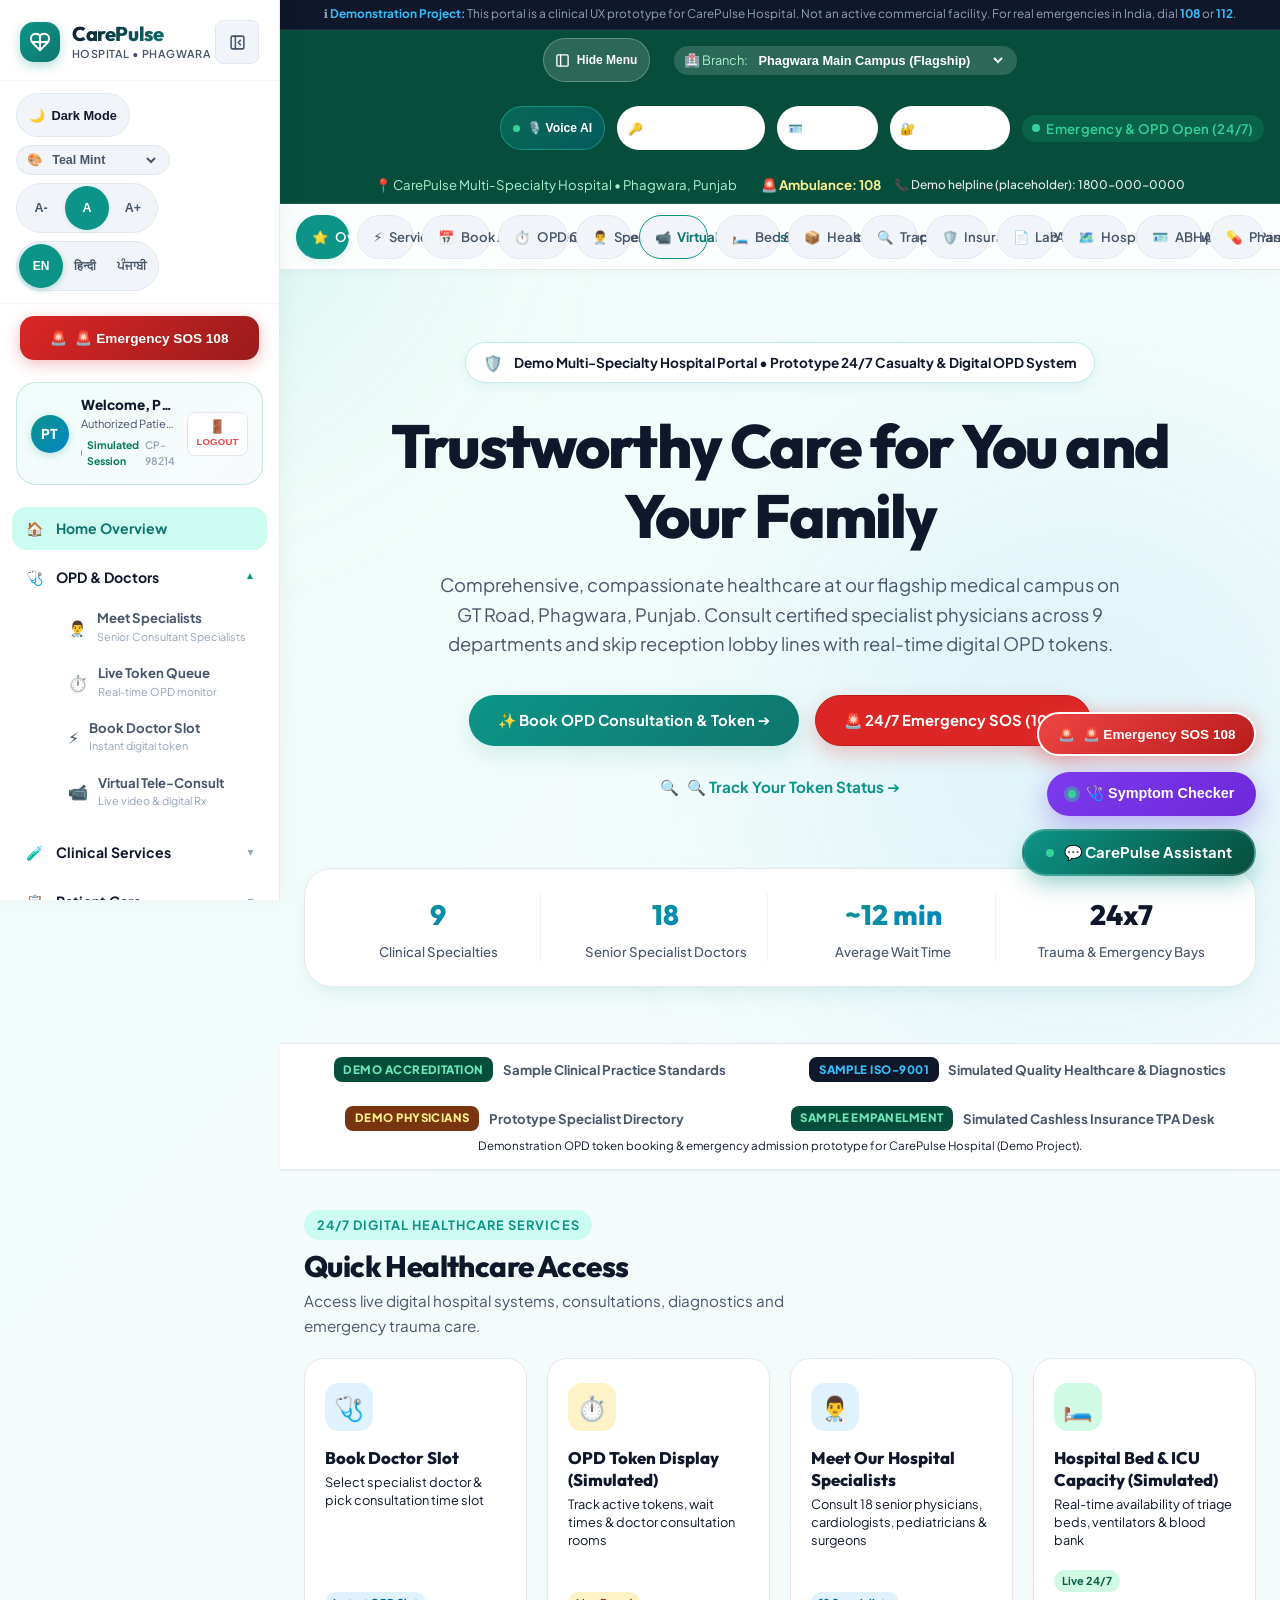
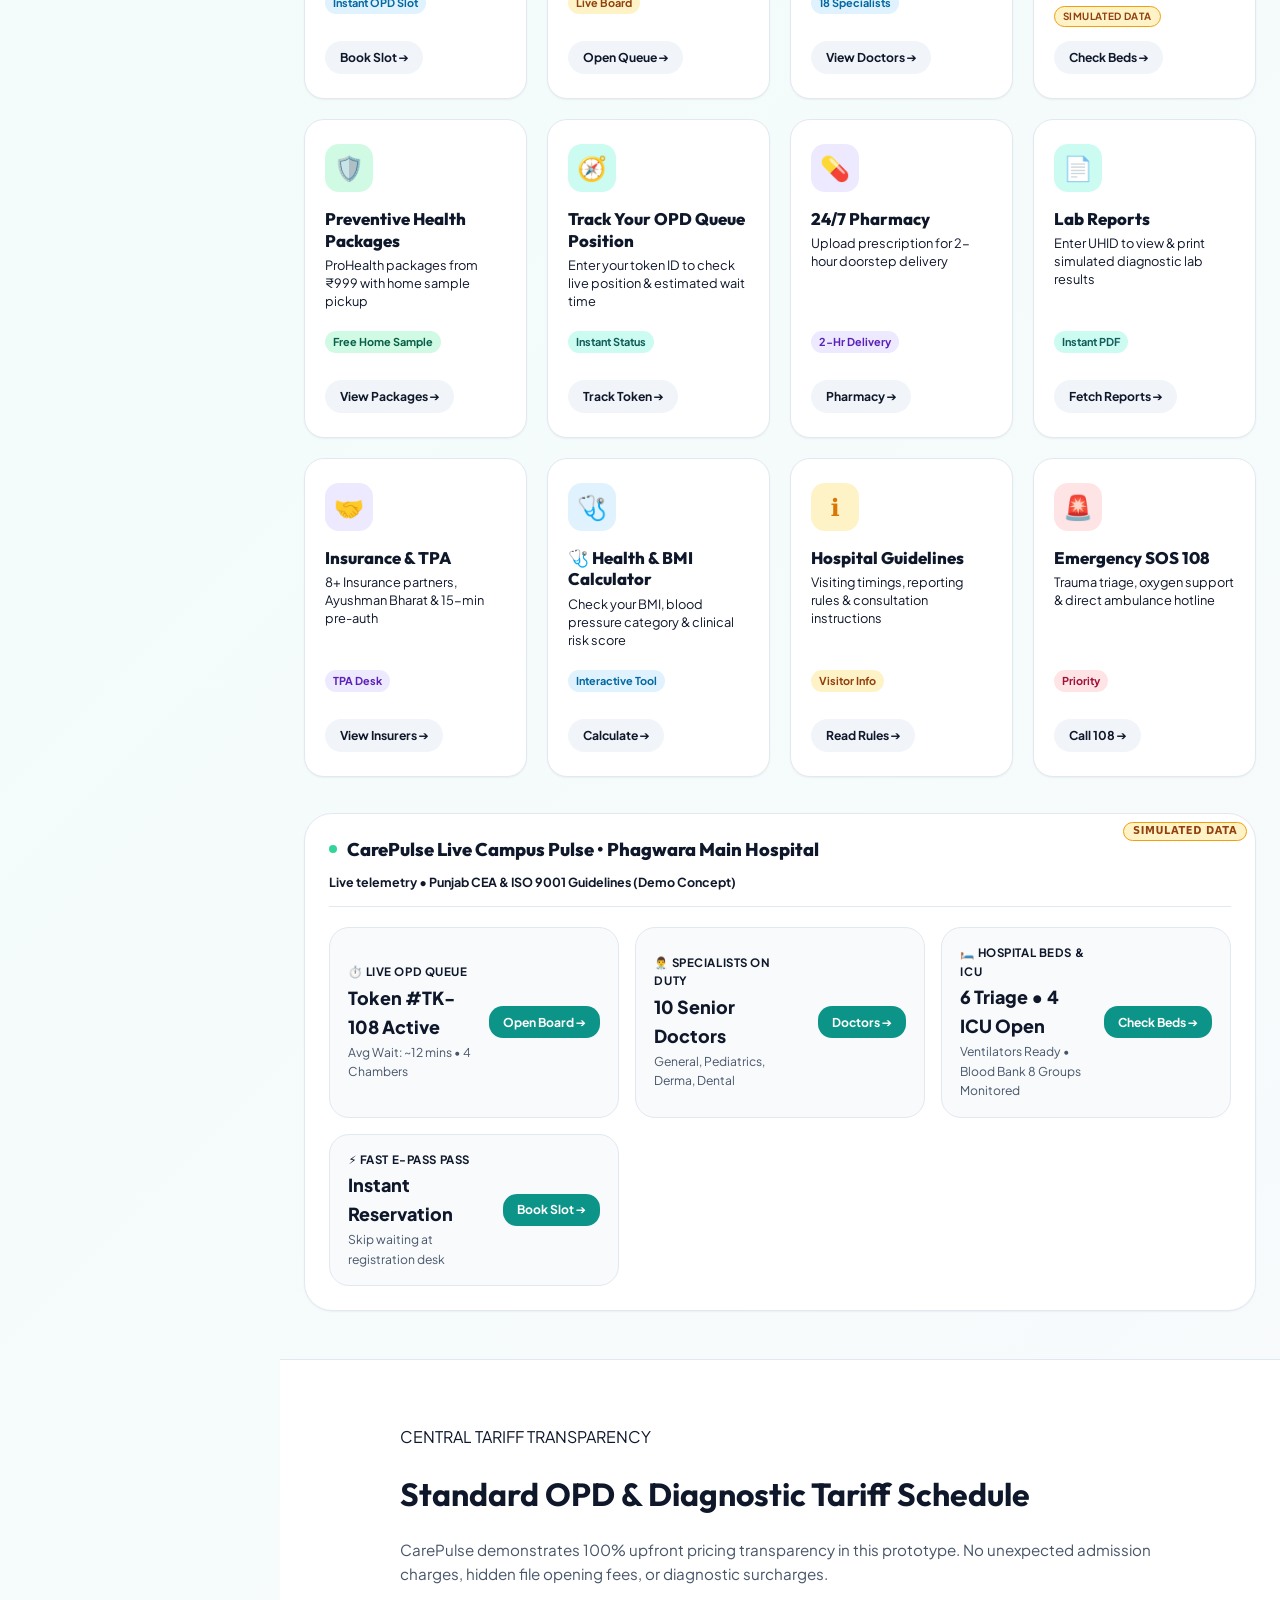
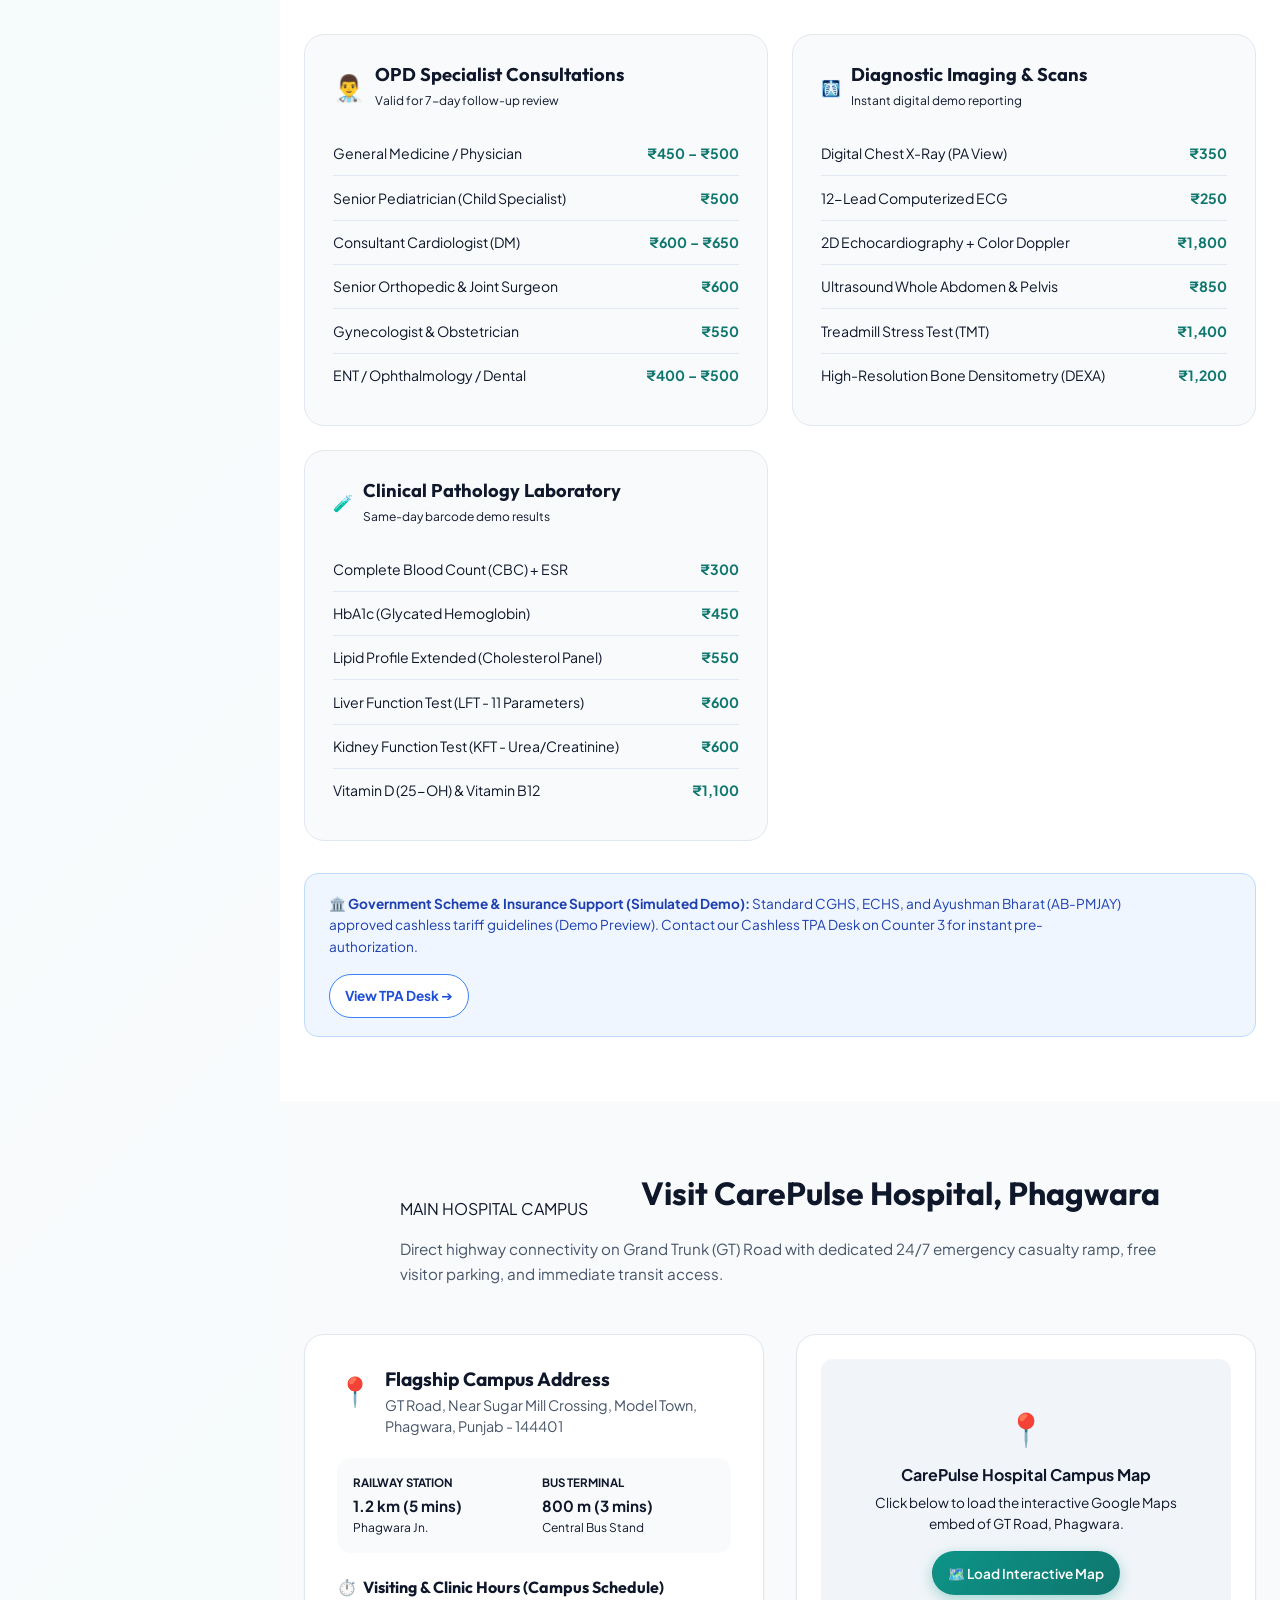
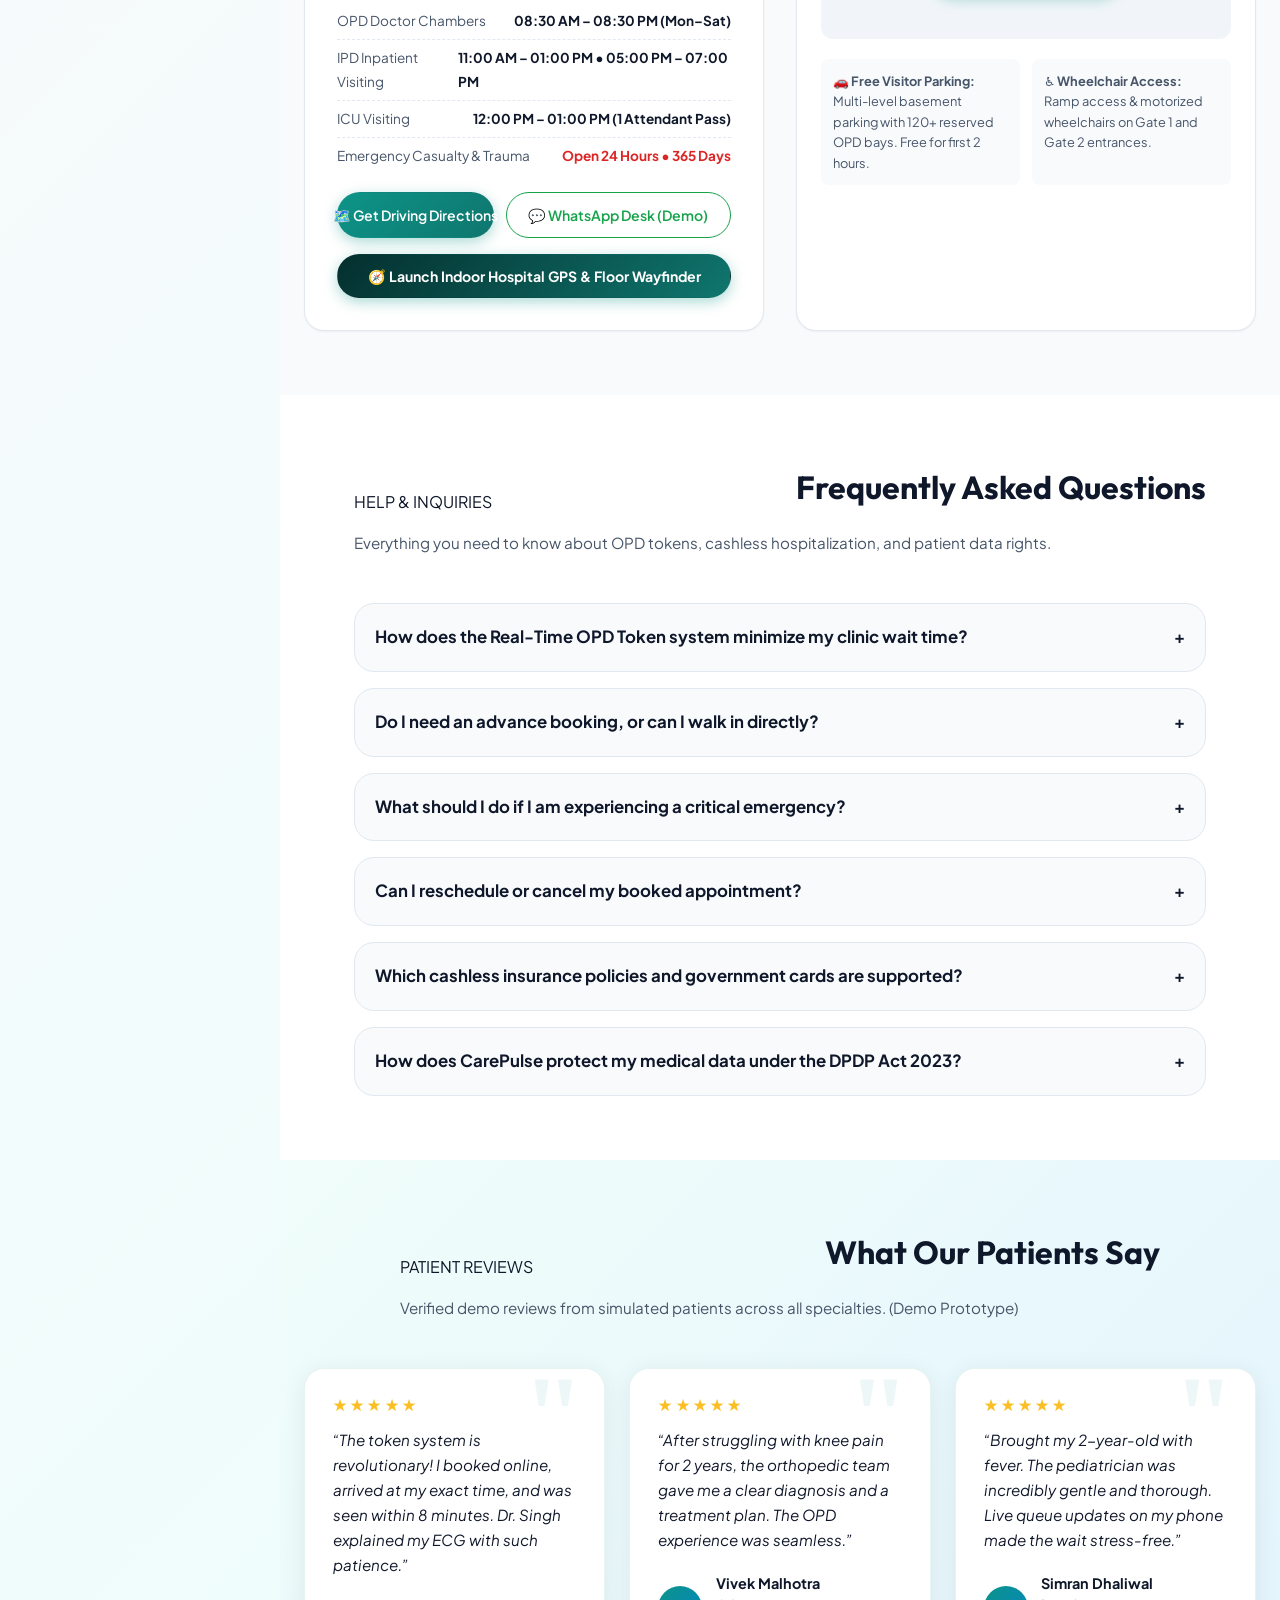
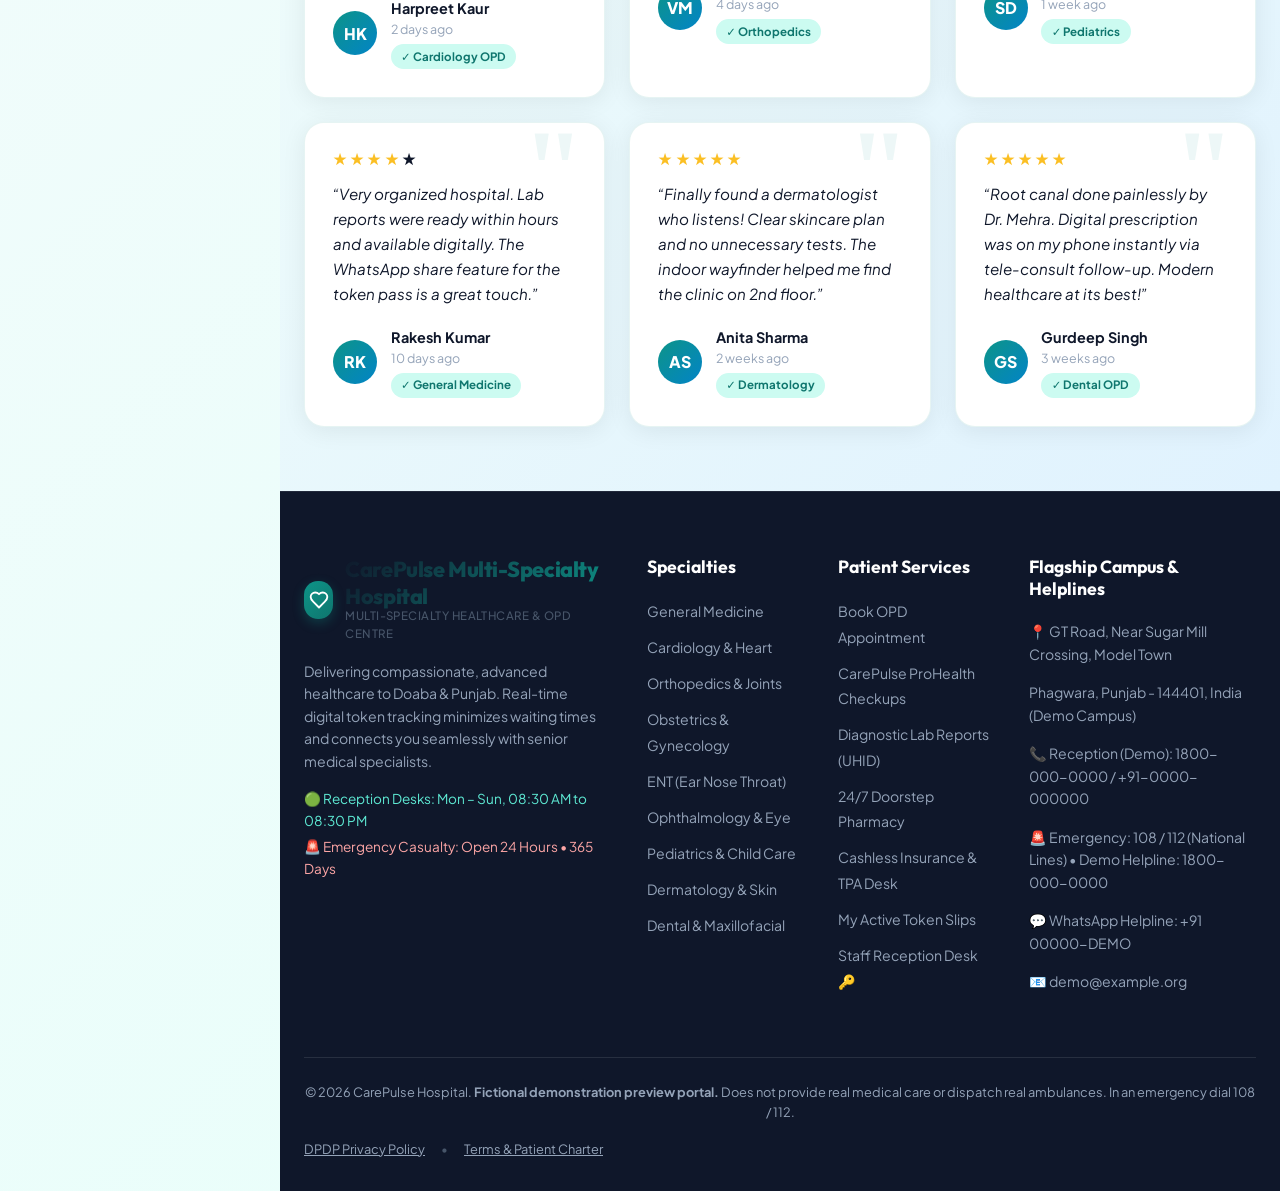
==== commit a0c63a90: "fix(tele, security): resolve camera leak, stale button states, popup printing, WhatsApp encoding, du" ====
--- a/hospital.html
+++ b/hospital.html
@@ -532,22 +532,19 @@
                 </div>
 
                 <div class="mobile-header-right">
-                    <button type="button" class="mobile-action-btn" data-action="open-spotlight-search" aria-label="Search Doctors and Services" title="Search (Ctrl+K)">
-                        <span>🔍</span>
-                    </button>
-                    <button type="button" class="mobile-action-btn" data-action="voice-ai-open" aria-label="Voice AI" title="Voice AI Assistant">
-                        <span>🎙️</span>
-                    </button>
                     <button type="button" class="mobile-action-btn" data-action="toggle-theme" aria-label="Toggle Dark/Light Mode" title="Dark Mode Toggle">
                         <span>🌙</span>
                     </button>
+                    <button type="button" class="btn btn-outline btn-sm mobile-auth-btn-pill" id="btn-mobile-auth-action" data-action="open-auth-modal" aria-label="Sign In" style="font-size:0.75rem; padding: 4px 8px; border-radius: 8px;">
+                        <span>🔐 Sign In</span>
+                    </button>
                     <button type="button" class="mobile-sos-pill-btn" data-action="trigger-emergency-sos" aria-label="Emergency SOS 108">
                         <span>🚨 108</span>
                     </button>
                 </div>
             </header>
 
-            <!-- 2. Clean Mobile Demo Banner -->
+            <!-- 2. Clean Mobile Demo Notice Strip -->
             <div class="mobile-demo-badge">
                 <span>🛡️ <strong>Demo Prototype:</strong> Simulated OPD Portal • Not a real hospital • In emergency dial 108</span>
             </div>
@@ -565,24 +562,38 @@
                         <option value="ludhiana">Ludhiana Satellite (OPD)</option>
                     </select>
                 </div>
-                <div class="mobile-auth-btn-wrap" style="margin-left:auto;">
-                    <button type="button" class="btn btn-outline btn-sm" id="btn-mobile-auth-action" data-action="open-auth-modal" style="font-size:0.75rem; padding: 4px 9px; border-radius: 8px;">
-                        <span>🔐 Sign In</span>
-                    </button>
-                </div>
             </div>
 
             <!-- 4. Mobile Spotlight Search Bar (Touch Trigger) -->
             <div class="mobile-search-trigger-box" data-action="open-spotlight-search" role="button" tabindex="0" aria-label="Search doctors, tests, beds, or services">
                 <span class="mobile-search-icon">🔍</span>
-                <span class="mobile-search-placeholder">Search doctors, tests, beds, or services...</span>
-                <span class="mobile-search-tag">Search</span>
-            </div>
-
-            <!-- 5. Mobile Quick Action Super-Grid (8 Touch Cards) -->
+                <span class="mobile-search-placeholder">Search doctors, tests, beds, symptoms...</span>
+                <button type="button" class="mobile-mic-trigger" data-action="voice-ai-open" aria-label="Voice AI Search" title="Speak to Search" style="background:none; border:none; padding:0 4px; cursor:pointer; font-size:1.05rem;">
+                    <span>🎙️</span>
+                </button>
+            </div>
+
+            <!-- 5. Clean Mobile Hero OPD Booking Card -->
+            <section class="mobile-hero-card">
+                <div class="mobile-hero-badge">⚡ 1-Click Fast OPD Token</div>
+                <h3 class="mobile-hero-title">Book Doctor Consultation</h3>
+                <p class="mobile-hero-desc">9 clinical departments • 12 senior specialist consultants • Live queue updates</p>
+                <div class="mobile-hero-actions">
+                    <button type="button" class="btn btn-primary mobile-hero-cta" data-action="open-booking-layer">
+                        <span>📅 Book OPD Appointment</span>
+                        <span class="cta-arrow">➔</span>
+                    </button>
+                    <button type="button" class="mobile-hero-queue-btn" data-action="open-live-queue-modal">
+                        <span class="pulse-dot"></span>
+                        <span>Live Queue: <strong>14 Serving</strong> (12 min wait)</span>
+                    </button>
+                </div>
+            </section>
+
+            <!-- 6. Essential Services (Clean 2x2 Grid) -->
             <section class="mobile-quick-grid-section">
                 <div class="mobile-section-header">
-                    <h3>Quick Actions</h3>
+                    <h3>Essential Services</h3>
                     <button type="button" class="mobile-view-all-link" data-action="toggle-mobile-services-sheet">All 30+ Services ➔</button>
                 </div>
                 <div class="mobile-quick-grid">
@@ -590,8 +601,8 @@
                     <button type="button" class="mobile-action-card card-primary" data-action="open-booking-layer">
                         <div class="card-icon-bubble">📅</div>
                         <div class="card-text">
-                            <strong>Book OPD Slot</strong>
-                            <span>Instant Token Time</span>
+                            <strong>Book OPD</strong>
+                            <span>Instant Token</span>
                         </div>
                         <span class="card-arrow">➔</span>
                     </button>
@@ -600,281 +611,116 @@
                     <button type="button" class="mobile-action-card card-emerald" data-action="open-live-queue-modal">
                         <div class="card-icon-bubble">⏱️</div>
                         <div class="card-text">
-                            <strong>Live OPD Queue</strong>
-                            <span>Real-time Wait Status</span>
+                            <strong>Live Queue</strong>
+                            <span>Track Wait Time</span>
                         </div>
                         <span class="card-badge">LIVE</span>
                     </button>
 
-                    <!-- 3. Doctors & OPD -->
-                    <button type="button" class="mobile-action-card" data-action="open-doctors-modal">
-                        <div class="card-icon-bubble">👨‍⚕️</div>
-                        <div class="card-text">
-                            <strong>Specialist Doctors</strong>
-                            <span>9 Clinical Depts</span>
-                        </div>
-                    </button>
-
-                    <!-- 4. Lab Reports -->
+                    <!-- 3. Lab Reports -->
                     <button type="button" class="mobile-action-card" data-action="open-lab-report-modal">
                         <div class="card-icon-bubble">📄</div>
                         <div class="card-text">
                             <strong>Lab Reports</strong>
-                            <span>View &amp; Download PDF</span>
-                        </div>
-                    </button>
-
-                    <!-- 5. Bed & ICU Matrix -->
-                    <button type="button" class="mobile-action-card" data-action="open-beds-modal">
-                        <div class="card-icon-bubble">🛏️</div>
-                        <div class="card-text">
-                            <strong>Beds &amp; ICU</strong>
-                            <span>Live Availability</span>
-                        </div>
-                    </button>
-
-                    <!-- 6. Virtual Tele-Consult -->
-                    <button type="button" class="mobile-action-card" data-action="open-teleconsult-modal">
-                        <div class="card-icon-bubble">📹</div>
-                        <div class="card-text">
-                            <strong>Tele-Consult</strong>
-                            <span>Video OPD &amp; e-Rx</span>
-                        </div>
-                    </button>
-
-                    <!-- 7. ABHA Health Pass -->
-                    <button type="button" class="mobile-action-card" data-action="open-health-card-modal">
-                        <div class="card-icon-bubble">🪪</div>
-                        <div class="card-text">
-                            <strong>ABHA Health Pass</strong>
-                            <span>Digital QR Card</span>
-                        </div>
-                    </button>
-
-                    <!-- 8. Pharmacy -->
+                            <span>Download PDF</span>
+                        </div>
+                    </button>
+
+                    <!-- 4. Pharmacy & Rx -->
                     <button type="button" class="mobile-action-card" data-action="open-pharmacy-modal">
                         <div class="card-icon-bubble">💊</div>
                         <div class="card-text">
-                            <strong>Pharmacy &amp; Rx</strong>
-                            <span>24/7 Home Delivery</span>
+                            <strong>Pharmacy</strong>
+                            <span>Order Medicine</span>
                         </div>
                     </button>
                 </div>
             </section>
 
-            <!-- 6. Live Token Tracking Mobile Strip -->
+            <!-- 7. Clinical Specialties (Horizontal Touch Carousel) -->
+            <section class="mobile-specialties-section">
+                <div class="mobile-section-header">
+                    <h3>Clinical Specialties</h3>
+                    <button type="button" class="mobile-view-all-link" data-action="open-doctors-modal">View 9 Doctors ➔</button>
+                </div>
+                <div class="mobile-specialties-chips">
+                    <button type="button" class="mobile-spec-chip" data-action="open-booking-layer">
+                        <span class="spec-icon">🩺</span>
+                        <span class="spec-name">General Medicine</span>
+                    </button>
+                    <button type="button" class="mobile-spec-chip" data-action="open-booking-layer">
+                        <span class="spec-icon">❤️</span>
+                        <span class="spec-name">Cardiology</span>
+                    </button>
+                    <button type="button" class="mobile-spec-chip" data-action="open-booking-layer">
+                        <span class="spec-icon">🦴</span>
+                        <span class="spec-name">Orthopedics</span>
+                    </button>
+                    <button type="button" class="mobile-spec-chip" data-action="open-booking-layer">
+                        <span class="spec-icon">👶</span>
+                        <span class="spec-name">Pediatrics</span>
+                    </button>
+                    <button type="button" class="mobile-spec-chip" data-action="open-booking-layer">
+                        <span class="spec-icon">🧴</span>
+                        <span class="spec-name">Dermatology</span>
+                    </button>
+                    <button type="button" class="mobile-spec-chip" data-action="open-booking-layer">
+                        <span class="spec-icon">👁️</span>
+                        <span class="spec-name">Ophthalmology</span>
+                    </button>
+                    <button type="button" class="mobile-spec-chip" data-action="open-booking-layer">
+                        <span class="spec-icon">👂</span>
+                        <span class="spec-name">ENT Care</span>
+                    </button>
+                    <button type="button" class="mobile-spec-chip" data-action="open-booking-layer">
+                        <span class="spec-icon">🦷</span>
+                        <span class="spec-name">Dentistry</span>
+                    </button>
+                </div>
+            </section>
+
+            <!-- 8. Live Token Tracking Mobile Strip -->
             <section class="mobile-track-strip">
                 <div class="mobile-track-card">
                     <div class="mobile-track-info">
                         <span class="track-icon">🎫</span>
                         <div>
-                            <h4>Track Your Token / OPD Pass</h4>
+                            <h4>Track Your OPD Token</h4>
                             <p>Check real-time counter status &amp; queue position</p>
                         </div>
                     </div>
                     <div class="mobile-track-btn-wrap">
                         <button type="button" class="btn btn-primary btn-sm" data-action="open-track-token-modal">Track Token ➔</button>
-                        <button type="button" class="btn btn-outline btn-sm" data-action="open-my-bookings-modal">My Slips</button>
+                        <button type="button" class="btn btn-outline btn-sm mobile-track-slip-btn" data-action="open-my-bookings-modal">My Slips</button>
                     </div>
                 </div>
             </section>
 
-            <!-- 7. Segmented Category Tabs Hub (OPD, Diagnostics, Emergency, Hospital) -->
-            <section class="mobile-tabs-section">
-                <div class="mobile-section-header">
-                    <h3>Explore Hospital Services</h3>
-                    <span class="mobile-tab-hint">Tap category to switch</span>
-                </div>
-
-                <!-- Category Tabs Navigation -->
-                <div class="mobile-segmented-tabs" role="tablist" aria-label="Hospital Service Categories">
-                    <button type="button" class="mobile-segment-btn active" data-action="switch-mobile-tab" data-tab="opd" role="tab" aria-selected="true">
-                        <span>🩺</span> OPD &amp; Care
-                    </button>
-                    <button type="button" class="mobile-segment-btn" data-action="switch-mobile-tab" data-tab="diagnostics" role="tab" aria-selected="false">
-                        <span>🧪</span> Diagnostics
-                    </button>
-                    <button type="button" class="mobile-segment-btn" data-action="switch-mobile-tab" data-tab="emergency" role="tab" aria-selected="false">
-                        <span>🚨</span> Emergency
-                    </button>
-                    <button type="button" class="mobile-segment-btn" data-action="switch-mobile-tab" data-tab="hospital" role="tab" aria-selected="false">
-                        <span>🛡️</span> Services
-                    </button>
-                </div>
-
-                <!-- Tab 1: OPD & Care Content -->
-                <div class="mobile-tab-content active" id="mobile-tab-opd" role="tabpanel">
-                    <div class="mobile-service-item-card">
-                        <div class="item-card-header">
-                            <div class="item-card-icon">🩺</div>
-                            <div>
-                                <h4>OPD Consultation &amp; Booking</h4>
-                                <p>9 Specialties: Cardiology, Ortho, Peds, Derma, Medicine, Eye, ENT, Dental, Gyne</p>
-                            </div>
-                        </div>
-                        <div class="item-card-actions">
-                            <button type="button" class="btn btn-primary btn-sm" data-action="open-booking-layer">Book Doctor Slot</button>
-                            <button type="button" class="btn btn-outline btn-sm" data-action="open-doctors-modal">View 9 Doctors</button>
-                        </div>
-                    </div>
-
-                    <div class="mobile-service-item-card accent-card">
-                        <div class="item-card-header">
-                            <div class="item-card-icon">🧠</div>
-                            <div>
-                                <h4>Smart Symptom Checker</h4>
-                                <p>Unsure which specialist to see? Answer 2 quick questions to find the right department.</p>
-                            </div>
-                        </div>
-                        <button type="button" class="btn btn-primary btn-sm" data-action="open-symptom-checker" style="width:100%;">Launch Symptom Checker ➔</button>
-                    </div>
-
-                    <div class="mobile-service-item-card">
-                        <div class="item-card-header">
-                            <div class="item-card-icon">⏱️</div>
-                            <div>
-                                <h4>Live OPD Queue Status</h4>
-                                <p>Live counter updates, token call bell, estimated wait minutes by department.</p>
-                            </div>
-                        </div>
-                        <button type="button" class="btn btn-outline btn-sm" data-action="open-live-queue-modal" style="width:100%;">Open Live Queue Board</button>
-                    </div>
-
-                    <div class="mobile-service-item-card">
-                        <div class="item-card-header">
-                            <div class="item-card-icon">⭐</div>
-                            <div>
-                                <h4>Patient Feedback &amp; Ratings</h4>
-                                <p>Share your OPD consultation experience or view certified doctor ratings.</p>
-                            </div>
-                        </div>
-                        <button type="button" class="btn btn-outline btn-sm" data-action="open-review-modal" style="width:100%;">Rate Your Doctor</button>
-                    </div>
-                </div>
-
-                <!-- Tab 2: Diagnostics & Tests Content -->
-                <div class="mobile-tab-content" id="mobile-tab-diagnostics" role="tabpanel" style="display:none;">
-                    <div class="mobile-service-item-card">
-                        <div class="item-card-header">
-                            <div class="item-card-icon">🧪</div>
-                            <div>
-                                <h4>Pathology &amp; Diagnostic Tests</h4>
-                                <p>Over 40+ tests: CBC, Lipid Profile, Thyroid Panel, Blood Glucose, LFT, KFT, Urine Exam.</p>
-                            </div>
-                        </div>
-                        <div class="item-card-actions">
-                            <button type="button" class="btn btn-primary btn-sm" data-action="open-lab-report-modal">View Test Directory &amp; Pricing</button>
-                        </div>
-                    </div>
-
-                    <div class="mobile-service-item-card">
-                        <div class="item-card-header">
-                            <div class="item-card-icon">📦</div>
-                            <div>
-                                <h4>Preventive Health Packages</h4>
-                                <p>Basic, Executive, Comprehensive Heart, and Senior Citizen health checkup packages.</p>
-                            </div>
-                        </div>
-                        <button type="button" class="btn btn-primary btn-sm" data-action="open-packages-modal" style="width:100%;">View Packages &amp; Book</button>
-                    </div>
-
-                    <div class="mobile-service-item-card accent-card">
-                        <div class="item-card-header">
-                            <div class="item-card-icon">📊</div>
-                            <div>
-                                <h4>Health Risk &amp; BMI Calculator</h4>
-                                <p>Calculate Body Mass Index (BMI), diabetes risk score, and cardiovascular vitals indicators.</p>
-                            </div>
-                        </div>
-                        <button type="button" class="btn btn-outline btn-sm" data-action="open-health-calculator" style="width:100%;">Calculate Risk &amp; BMI ➔</button>
-                    </div>
-                </div>
-
-                <!-- Tab 3: Emergency & Critical Care Content -->
-                <div class="mobile-tab-content" id="mobile-tab-emergency" role="tabpanel" style="display:none;">
-                    <div class="mobile-service-item-card emergency-highlight-card">
-                        <div class="item-card-header">
-                            <div class="item-card-icon" style="background:#fee2e2;color:#dc2626;">🚨</div>
-                            <div>
-                                <h4 style="color:#b91c1c;">1-Click Emergency SOS Dispatch</h4>
-                                <p>Instant GPS location capture, WhatsApp dispatch simulator, direct connection to 108/112.</p>
-                            </div>
-                        </div>
-                        <div class="item-card-actions">
-                            <button type="button" class="btn btn-primary btn-sm" style="background:#dc2626;" data-action="trigger-emergency-sos">Emergency SOS 108</button>
-                            <a href="tel:108" class="btn btn-outline btn-sm" style="border-color:#dc2626;color:#dc2626;">Call 108 Directly</a>
-                        </div>
-                    </div>
-
-                    <div class="mobile-service-item-card">
-                        <div class="item-card-header">
-                            <div class="item-card-icon">🛏️</div>
-                            <div>
-                                <h4>Bed &amp; ICU Availability Matrix</h4>
-                                <p>Real-time capacity tracking for Trauma Triage, ICU, Ventilator Bays, and Oxygen Beds.</p>
-                            </div>
-                        </div>
-                        <button type="button" class="btn btn-primary btn-sm" data-action="open-beds-modal" style="width:100%;">View Live Bed Status</button>
-                    </div>
-
-                    <div class="mobile-service-item-card">
-                        <div class="item-card-header">
-                            <div class="item-card-icon">🗺️</div>
-                            <div>
-                                <h4>Hospital GPS &amp; Indoor Wayfinder</h4>
-                                <p>Interactive department directions: OPD wing, Emergency gate, Lab counter, Pharmacy, ICU.</p>
-                            </div>
-                        </div>
-                        <button type="button" class="btn btn-outline btn-sm" data-action="open-wayfinder-modal" style="width:100%;">Open Indoor Campus Map</button>
-                    </div>
-                </div>
-
-                <!-- Tab 4: Patient Services & Hospital Info Content -->
-                <div class="mobile-tab-content" id="mobile-tab-hospital" role="tabpanel" style="display:none;">
-                    <div class="mobile-service-item-card">
-                        <div class="item-card-header">
-                            <div class="item-card-icon">🪪</div>
-                            <div>
-                                <h4>ABHA Digital Health Pass</h4>
-                                <p>Ayushman Bharat Digital Mission (ABDM) compatible 14-digit Health ID card with vector QR.</p>
-                            </div>
-                        </div>
-                        <button type="button" class="btn btn-primary btn-sm" data-action="open-health-card-modal" style="width:100%;">Generate ABHA Pass</button>
-                    </div>
-
-                    <div class="mobile-service-item-card">
-                        <div class="item-card-header">
-                            <div class="item-card-icon">🛡️</div>
-                            <div>
-                                <h4>Insurance &amp; Ayushman Empanelment</h4>
-                                <p>Cashless Mediclaim desk, empanelled TPAs (Star, Care, HDFC, ICICI), pre-auth requirements.</p>
-                            </div>
-                        </div>
-                        <button type="button" class="btn btn-outline btn-sm" data-action="open-insurance-modal" style="width:100%;">View Insurance &amp; TPA Desk</button>
-                    </div>
-
-                    <div class="mobile-service-item-card">
-                        <div class="item-card-header">
-                            <div class="item-card-icon">📋</div>
-                            <div>
-                                <h4>Hospital Rate Card &amp; Charges</h4>
-                                <p>Transparent schedule of charges for consultation, investigations, diagnostics &amp; day-care.</p>
-                            </div>
-                        </div>
-                        <button type="button" class="btn btn-outline btn-sm" data-action="open-guidelines-modal" style="width:100%;">View Official Rate Card</button>
-                    </div>
-
-                    <div class="mobile-service-item-card">
-                        <div class="item-card-header">
-                            <div class="item-card-icon">🔑</div>
-                            <div>
-                                <h4>Staff Reception Console</h4>
-                                <p>Hospital staff portal: direct token generation, queue management, walk-in patient registration.</p>
-                            </div>
-                        </div>
-                        <button type="button" class="btn btn-outline btn-sm" data-action="open-reception-desk" style="width:100%;">Open Reception Desk (PIN: 2026)</button>
-                    </div>
-                </div>
+            <!-- 9. 24/7 Emergency Trauma & Ambulance Card -->
+            <section class="mobile-emergency-banner">
+                <div class="mobile-emergency-inner">
+                    <div class="emergency-icon-wrap">🚨</div>
+                    <div class="emergency-text-wrap">
+                        <h4>24/7 Emergency Trauma &amp; Ambulance</h4>
+                        <p>Immediate ambulance dispatch &amp; trauma response team</p>
+                    </div>
+                    <div class="emergency-cta-wrap">
+                        <button type="button" class="btn btn-danger btn-sm mobile-sos-btn" data-action="trigger-emergency-sos">Emergency SOS</button>
+                        <a href="tel:108" class="btn btn-outline btn-sm mobile-call-btn">Call 108</a>
+                    </div>
+                </div>
+            </section>
+
+            <!-- 10. Complete Services Drawer Trigger -->
+            <section class="mobile-all-services-cta-section">
+                <button type="button" class="mobile-all-services-card" data-action="toggle-mobile-services-sheet">
+                    <div class="all-services-icon">🏥</div>
+                    <div class="all-services-text">
+                        <h4>All Hospital Facilities &amp; Tools</h4>
+                        <p>Tele-consult, ICU beds, ABHA pass, symptom checker &amp; rate card</p>
+                    </div>
+                    <span class="all-services-arrow">View All (30+) ➔</span>
+                </button>
             </section>
 
             <!-- 8. Mobile App Footer & Compliance -->
@@ -3601,7 +3447,7 @@
                     <li><strong>Google Maps Embed (<code>maps.google.com / google.com</code>)</strong>: The campus map iframe loads on-demand only after you explicitly click "Load Interactive Map". Zero network requests are made to Google Maps during initial page load.</li>
                     <li><strong>In-Memory Client-Side QR Engine</strong>: Digital OPD tokens and health passes generate vector SVG QR codes directly in browser memory without any external network fallback service. Zero patient names, phone numbers, or token details are transmitted over the network.</li>
                     <li><strong>EmailJS &amp; Firebase Compat (Developer Mode Only)</strong>: Optional cloud notification and authentication scripts are strictly gated and load dynamically only when testing in developer preview mode with <code>?dev=1</code> in the URL. For standard visitors, neither script is loaded or executed.</li>
-                    <li><strong>Camera and Microphone (Virtual Tele-Consultation Preview)</strong>: When you launch the virtual tele-consultation module, the page requests camera and microphone access via <code>navigator.mediaDevices.getUserMedia</code> to render an in-browser local video preview. Video and audio streams are processed entirely on your device and are never recorded, transmitted, or uploaded to any server. All media tracks are immediately stopped when the consultation session is closed, dismissed, or when navigating away.</li>
+                    <li><strong>Camera (Virtual Tele-Consultation Preview - Camera Only, No Microphone Required)</strong>: When you launch the virtual tele-consultation module, the page requests camera-only access (<code>{ video: true }</code>) via <code>navigator.mediaDevices.getUserMedia</code> to render an in-browser local video preview. No microphone permission is requested. The video stream is processed entirely in browser memory on your device and is never recorded, transmitted, or uploaded to any server. All camera media tracks are immediately stopped when the consultation session is closed, dismissed, tab is hidden, or when navigating away.</li>
                     <li><strong>Microphone and speech recognition (Voice AI)</strong>: Voice commands use your browser's built-in Web Speech API and start only after you tap the microphone and grant permission. In browsers where recognition is performed by cloud services (such as Google Chrome), audio is processed according to the browser vendor's privacy policy. CarePulse itself does not record, intercept, or store audio. You can also use typed search without granting microphone permission.</li>
                     <li><strong>Location (Emergency &amp; Ambulance Hub)</strong>: When you open the Emergency Hub, the page asks your browser for your geolocation to display coordinates you can copy or share. Coordinates are held in browser memory only and never stored or uploaded. If you tap "Share Location on WhatsApp", the coordinates are sent to WhatsApp at your explicit request.</li>
                 </ul>
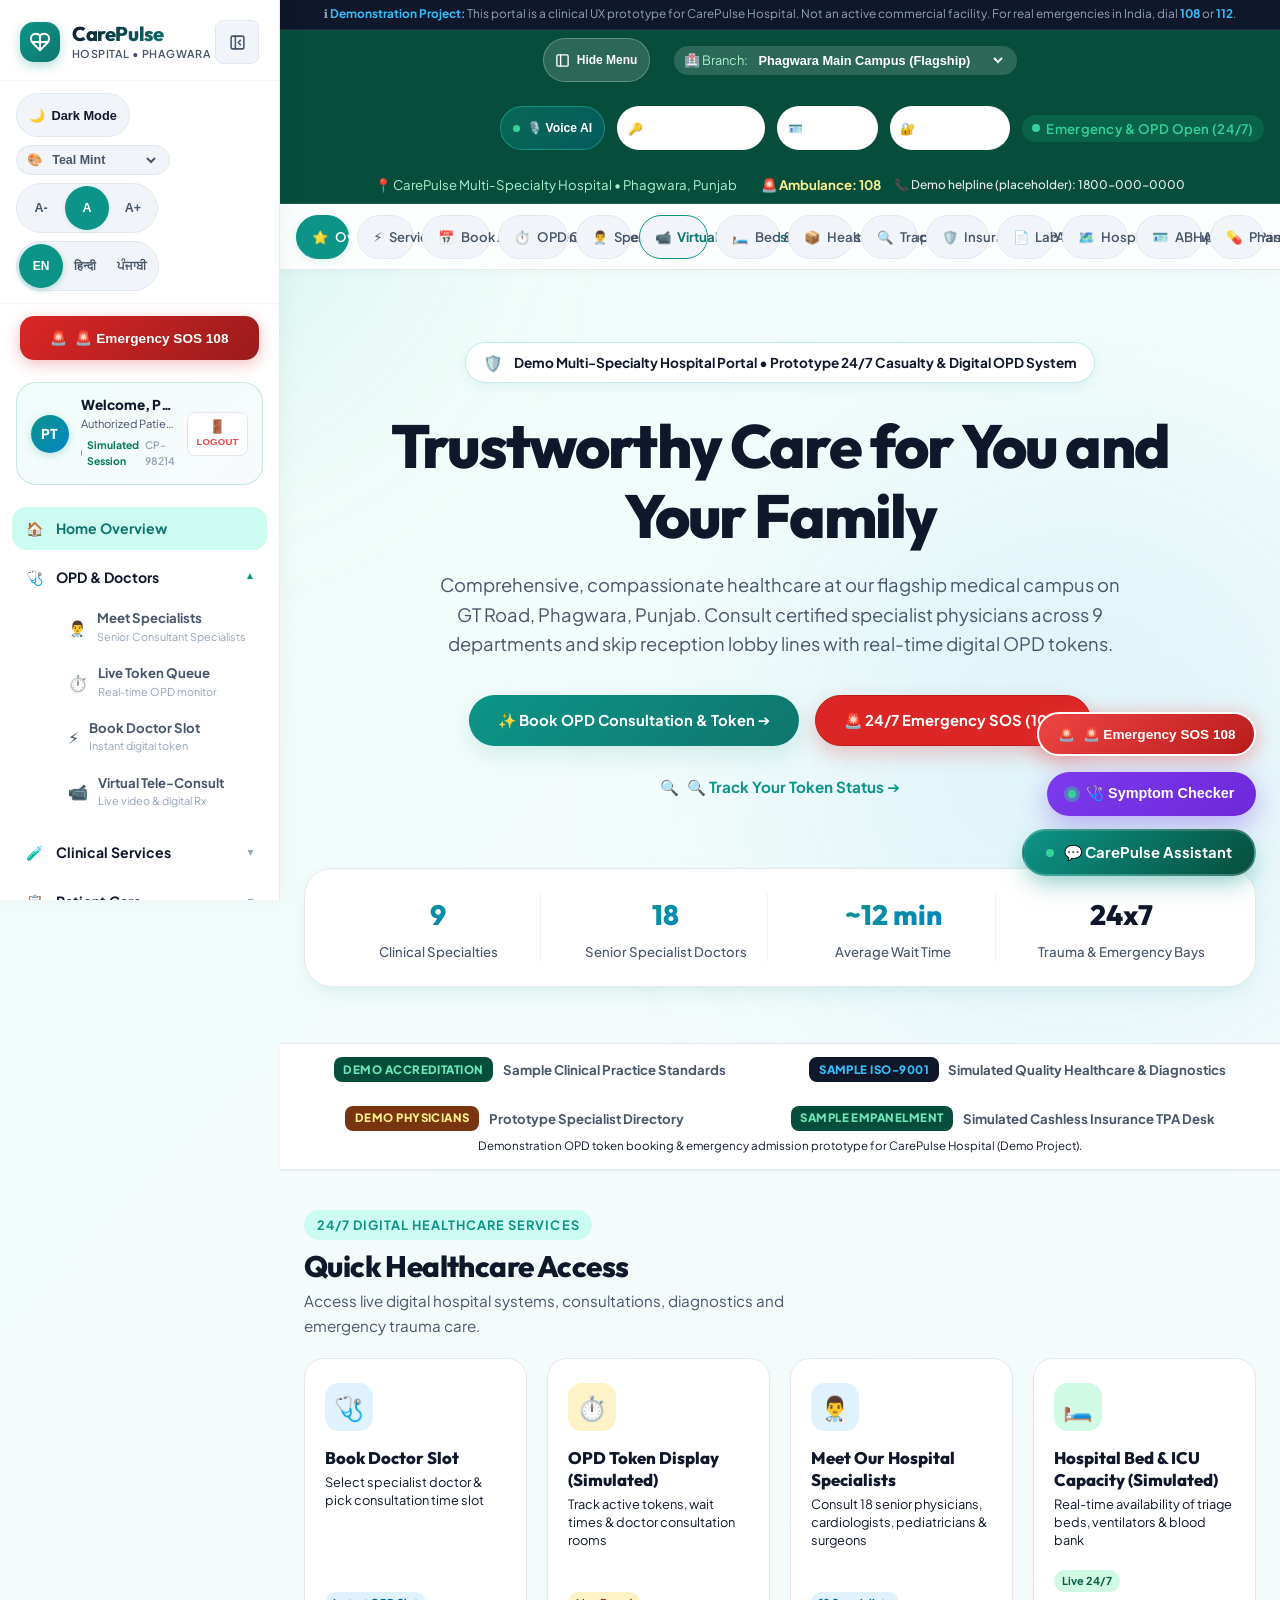
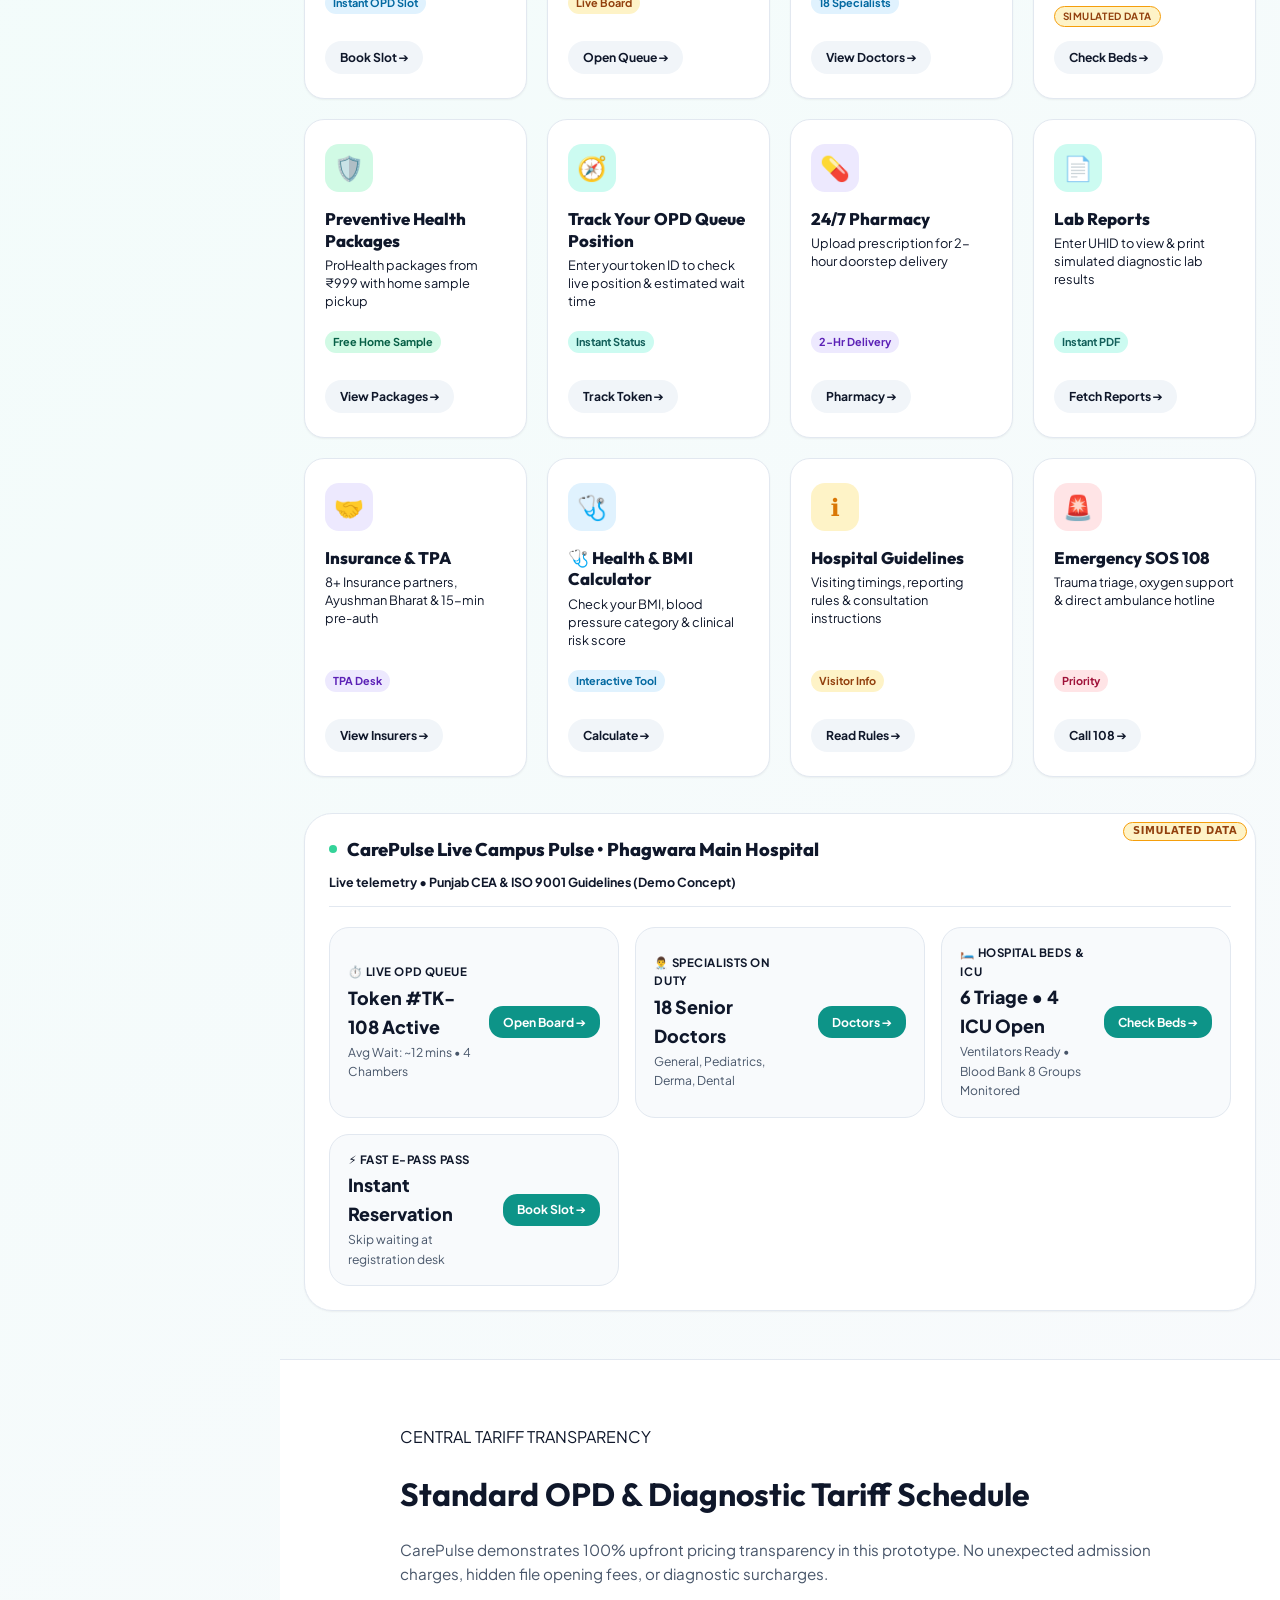
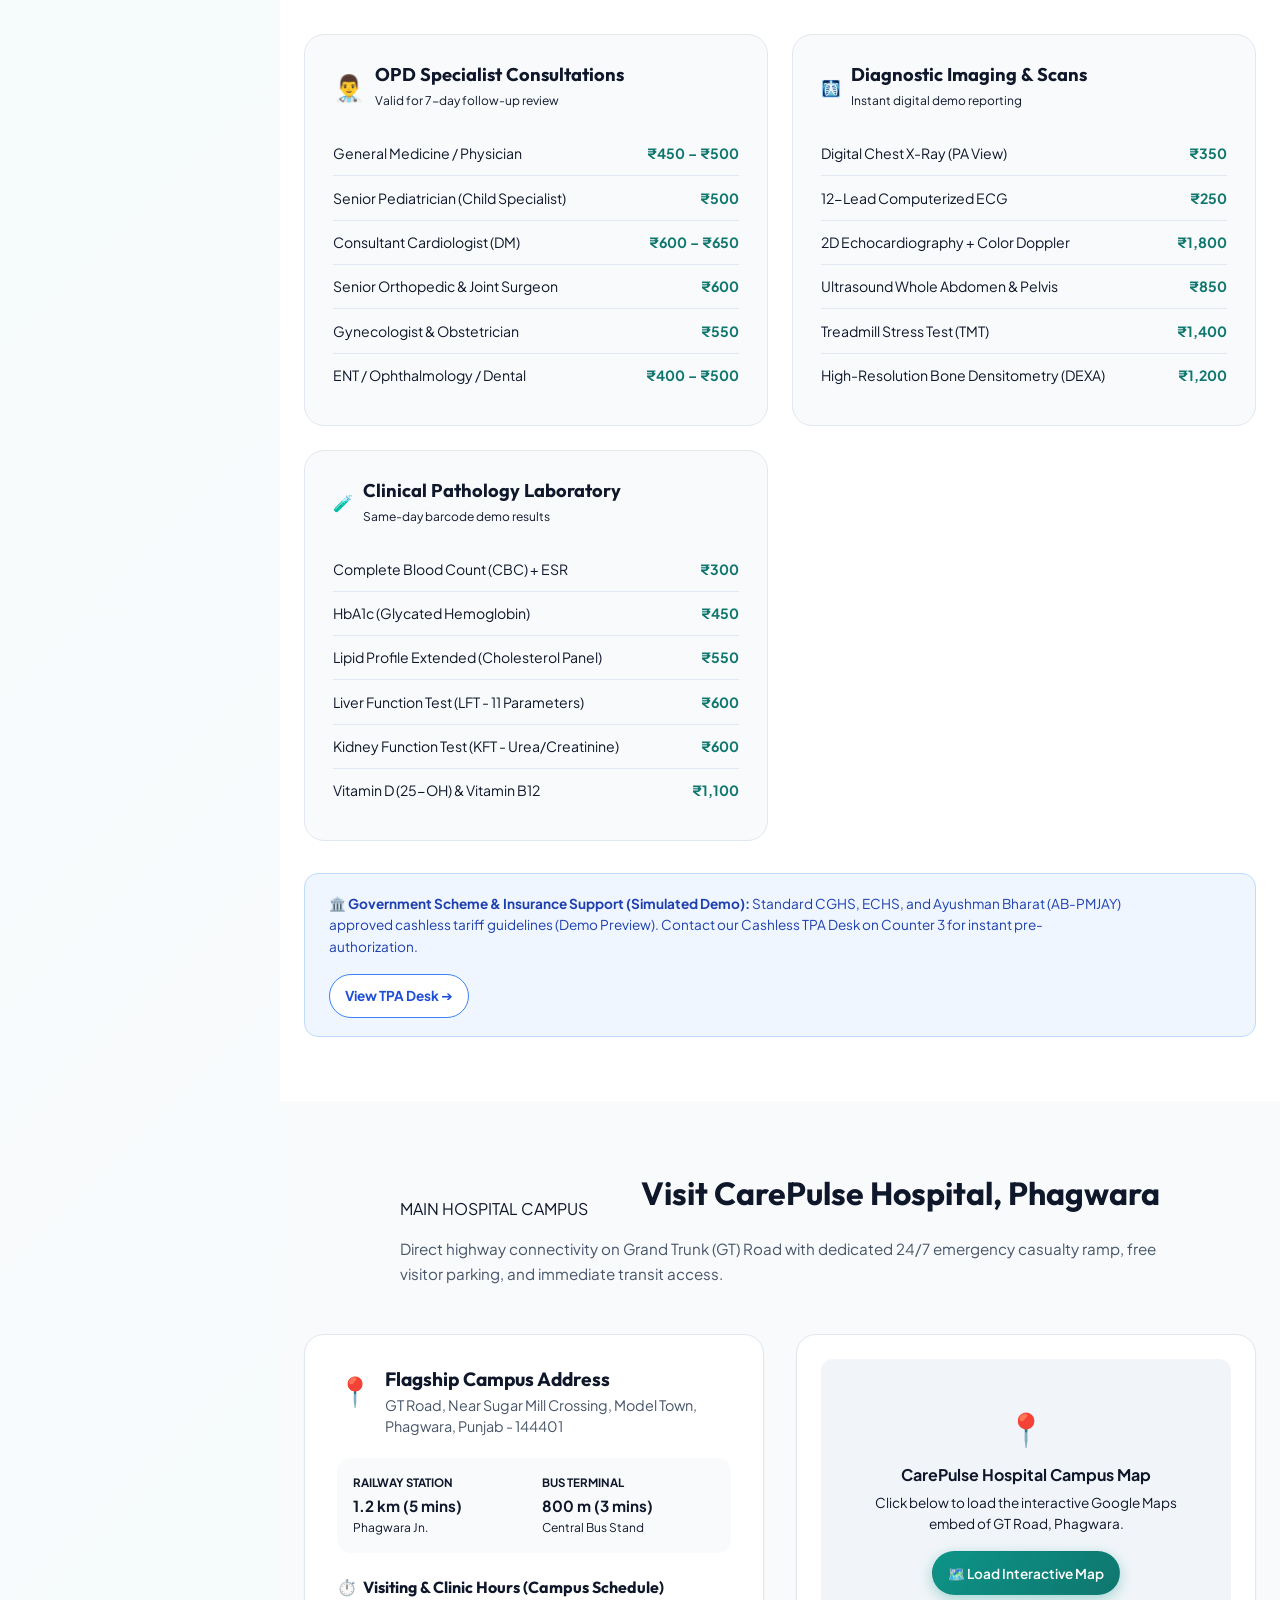
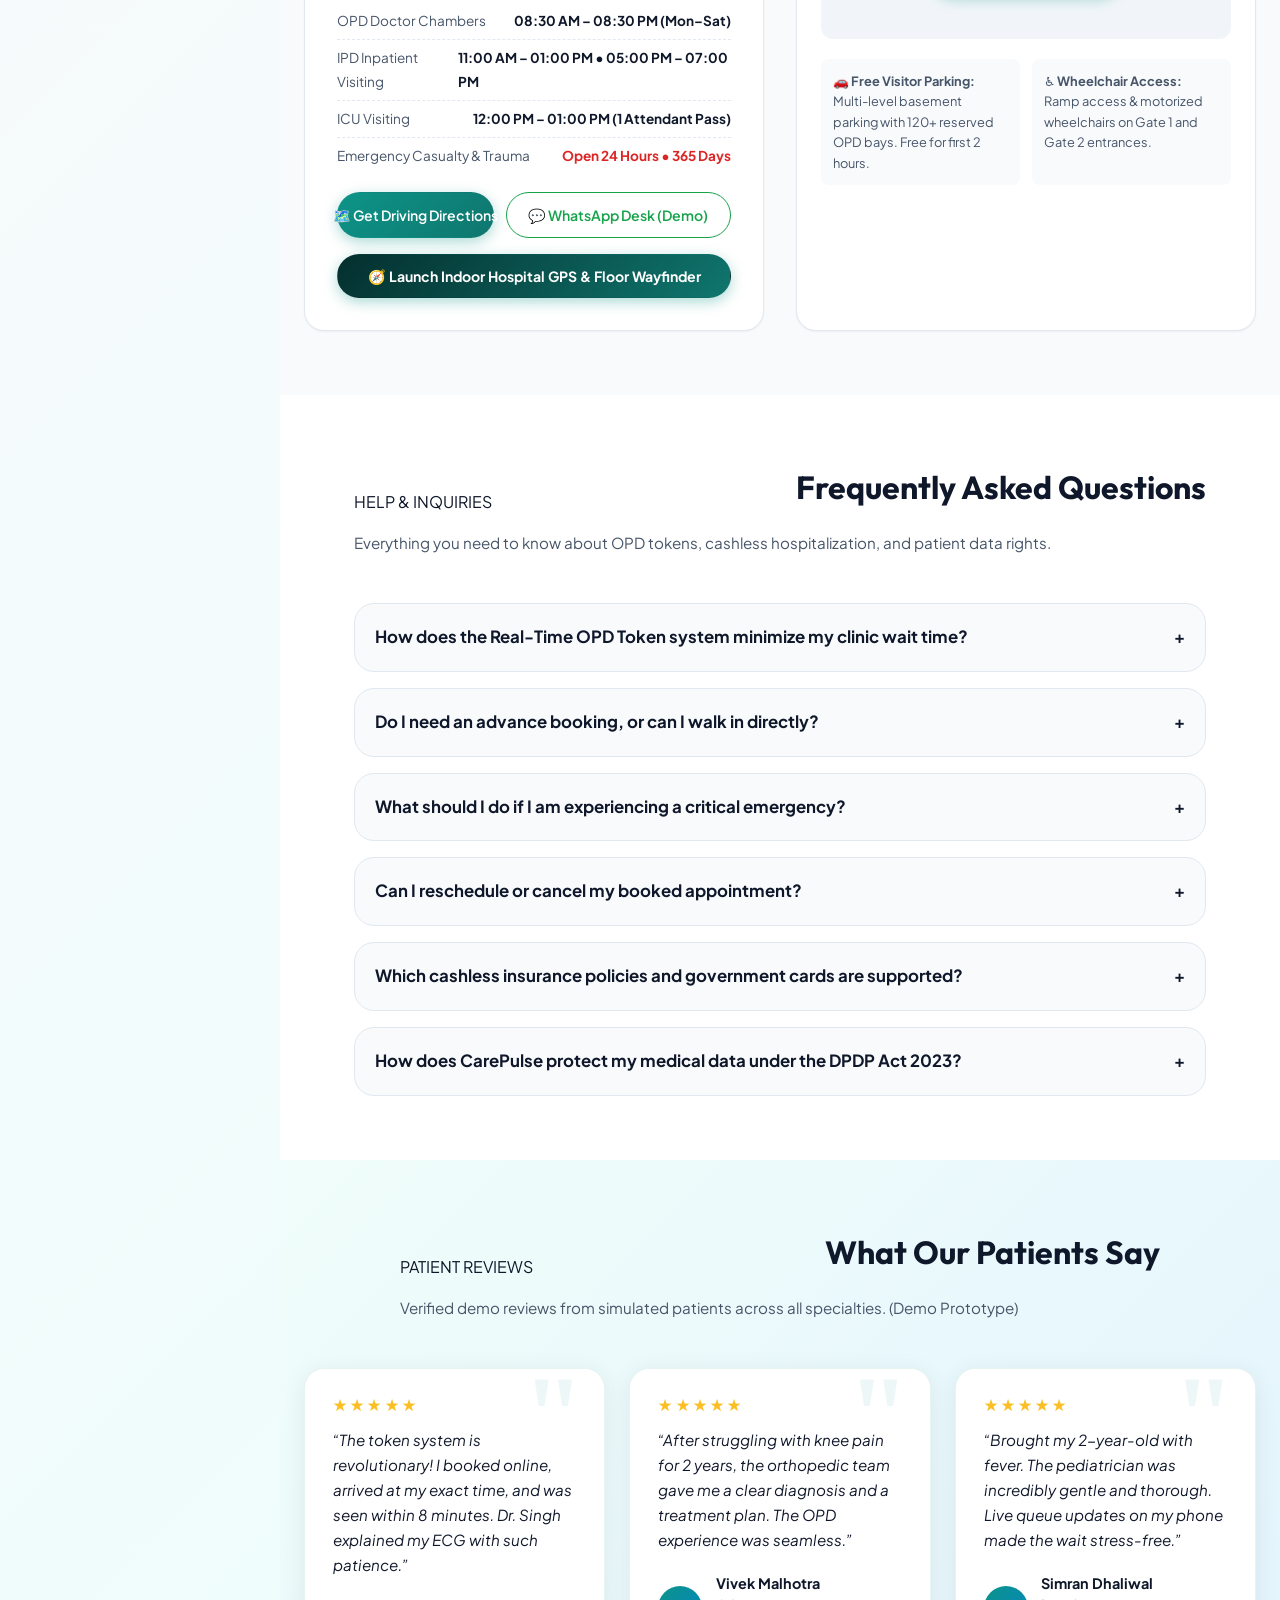
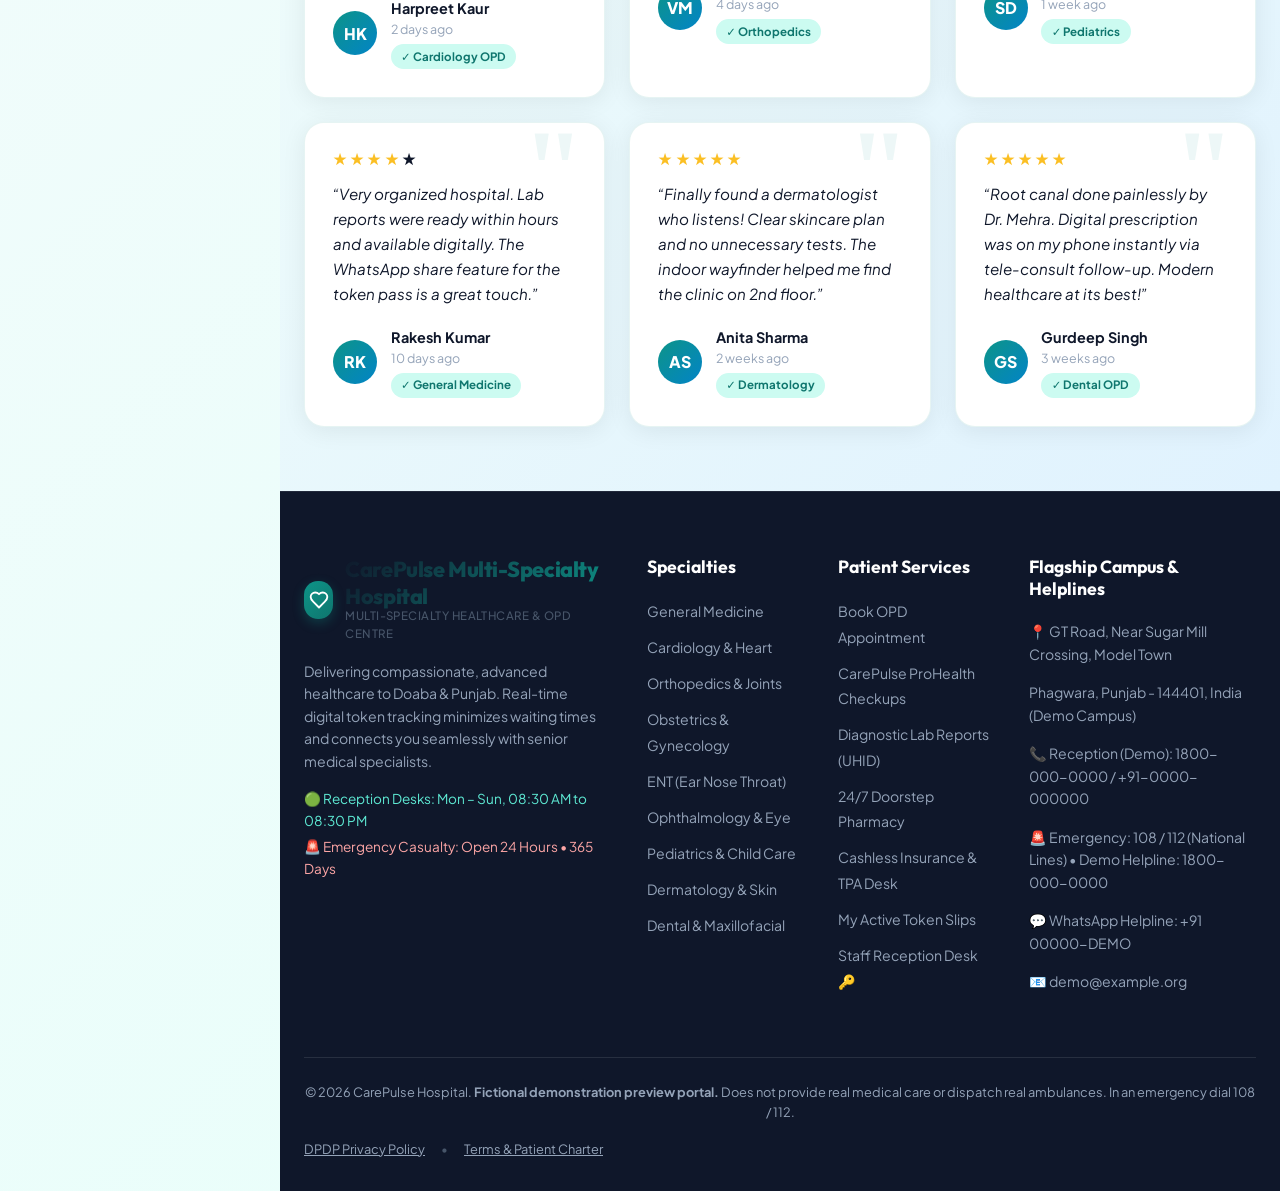
==== commit 9a444958: "fix: data consistency, a11y modal, validation, SW update, overclaim wording, test suite sync" ====
--- a/hospital.html
+++ b/hospital.html
@@ -577,7 +577,7 @@
             <section class="mobile-hero-card">
                 <div class="mobile-hero-badge">⚡ 1-Click Fast OPD Token</div>
                 <h3 class="mobile-hero-title">Book Doctor Consultation</h3>
-                <p class="mobile-hero-desc">9 clinical departments • 12 senior specialist consultants • Live queue updates</p>
+                <p class="mobile-hero-desc"><span data-stat="depts">9</span> clinical departments • <span data-stat="doctors">18</span> senior specialist consultants • Live queue updates</p>
                 <div class="mobile-hero-actions">
                     <button type="button" class="btn btn-primary mobile-hero-cta" data-action="open-booking-layer">
                         <span>📅 Book OPD Appointment</span>
@@ -939,7 +939,7 @@
                             <span class="sheet-item-icon">🔑</span>
                             <div class="sheet-item-text">
                                 <strong>Staff Reception Console</strong>
-                                <span>Reception token generation desk (PIN: 2026)</span>
+                                <span>Reception token generation desk (demo PIN shown on console screen)</span>
                             </div>
                             <span class="sheet-item-arrow">➔</span>
                         </div>
@@ -1177,11 +1177,11 @@
                 <!-- Quick Stats Grid -->
                 <div class="hero-stats-bar">
                     <div class="hero-stat-item">
-                        <span class="stat-number" data-count="9">9</span>
+                        <span class="stat-number" data-stat="depts" data-count="9">9</span>
                         <span class="stat-label" data-i18n="hero_stat_specialties">Clinical Specialties</span>
                     </div>
                     <div class="hero-stat-item">
-                        <span class="stat-number" data-count="18">18</span>
+                        <span class="stat-number" data-stat="doctors" data-count="18">18</span>
                         <span class="stat-label" data-i18n="hero_stat_doctors">Senior Specialist Doctors</span>
                     </div>
                     <div class="hero-stat-item">
@@ -1371,7 +1371,7 @@
                         <div class="campus-pulse-item" data-action="open-doctors-modal">
                             <div class="campus-pulse-item-info">
                                 <span class="campus-pulse-label">👨‍⚕️ Specialists on Duty</span>
-                                <span class="campus-pulse-value">10 Senior Doctors</span>
+                                <span class="campus-pulse-value"><span data-stat="doctors">18</span> Senior Doctors</span>
                                 <span class="campus-pulse-sub">General, Pediatrics, Derma, Dental</span>
                             </div>
                             <span class="campus-pulse-action-btn">Doctors ➔</span>
@@ -2560,7 +2560,7 @@
                         </tr>
                         <tr>
                             <td class="label">Age / Gender / Place</td>
-                            <td class="val" id="slip-patient-meta">32 Yrs / Male • Model Town, Phagwara</td>
+                            <td class="val" id="slip-patient-meta">42 Yrs / Male • Model Town, Phagwara</td>
                         </tr>
                         <tr>
                             <td class="label">Contact Mobile</td>
@@ -3265,9 +3265,8 @@
             <div class="u-flex-box-236">
                 <span class="u-icon-decorative" aria-hidden="true">🛡️</span>
                 <div>
-                    <h3 id="pkg-modal-title"class="u-box-margin-237">CarePulse
-                        ProHealth Package</h3>
-                    <span id="pkg-modal-price"class="u-box-font-weight-238">₹1,499</span>
+                    <h3 id="pkg-modal-title"class="u-box-margin-237">Executive Full Body Check</h3>
+                    <span id="pkg-modal-price"class="u-box-font-weight-238">₹2,499</span>
                 </div>
             </div>
             <p id="pkg-modal-desc"class="u-box-font-size-239">
@@ -3351,6 +3350,7 @@
                     <div class="service-layer-title-wrap">
                         <span class="layer-badge u-badge-fef3c7-b45309">STAFF CONSOLE &bull;
                             COUNTERS 1 &amp; 2</span>
+                        <span class="simulated-data-chip" style="margin-left: 0.5rem; font-size: 0.72rem; padding: 2px 6px;">Demo gate only: not real authentication</span>
                         <h2 id="modal-title-reception">OPD Reception &amp; Token Dispatch Console</h2>
                         <p>Advance serving tokens, change doctor OPD status, and issue priority walk-in passes with
                             realtime cross-tab synchronization.</p>
@@ -3407,7 +3407,7 @@
     </div>
 
     <!-- ==========================================================================
-             DPDP Act 2023 Compliance & Patient Health Privacy Modal
+             DPDP Act 2023 Principles Alignment & Patient Health Privacy Modal
              ========================================================================== -->
     <div class="modal-backdrop" id="privacy-modal" role="dialog" aria-modal="true" aria-labelledby="modal-title-privacy">
         <div class="modal-container u-modal-w-680px">
@@ -3846,7 +3846,7 @@
                 <div class="rx-patient-bar">
                     <div><strong>Patient:</strong> <span id="rx-tele-patient-name">Self (Demo Patient)</span></div>
                     <div><strong>Token:</strong> <span id="rx-token-num">#TK-TELE-01</span></div>
-                    <div><strong>Date:</strong> <span id="rx-date-stamp">20 Sep 2026</span></div>
+                    <div><strong>Date:</strong> <span id="rx-date-stamp">Today</span></div>
                     <div><strong>Type:</strong> <span class="u-box-color-285">Tele-Consultation</span></div>
                 </div>
 
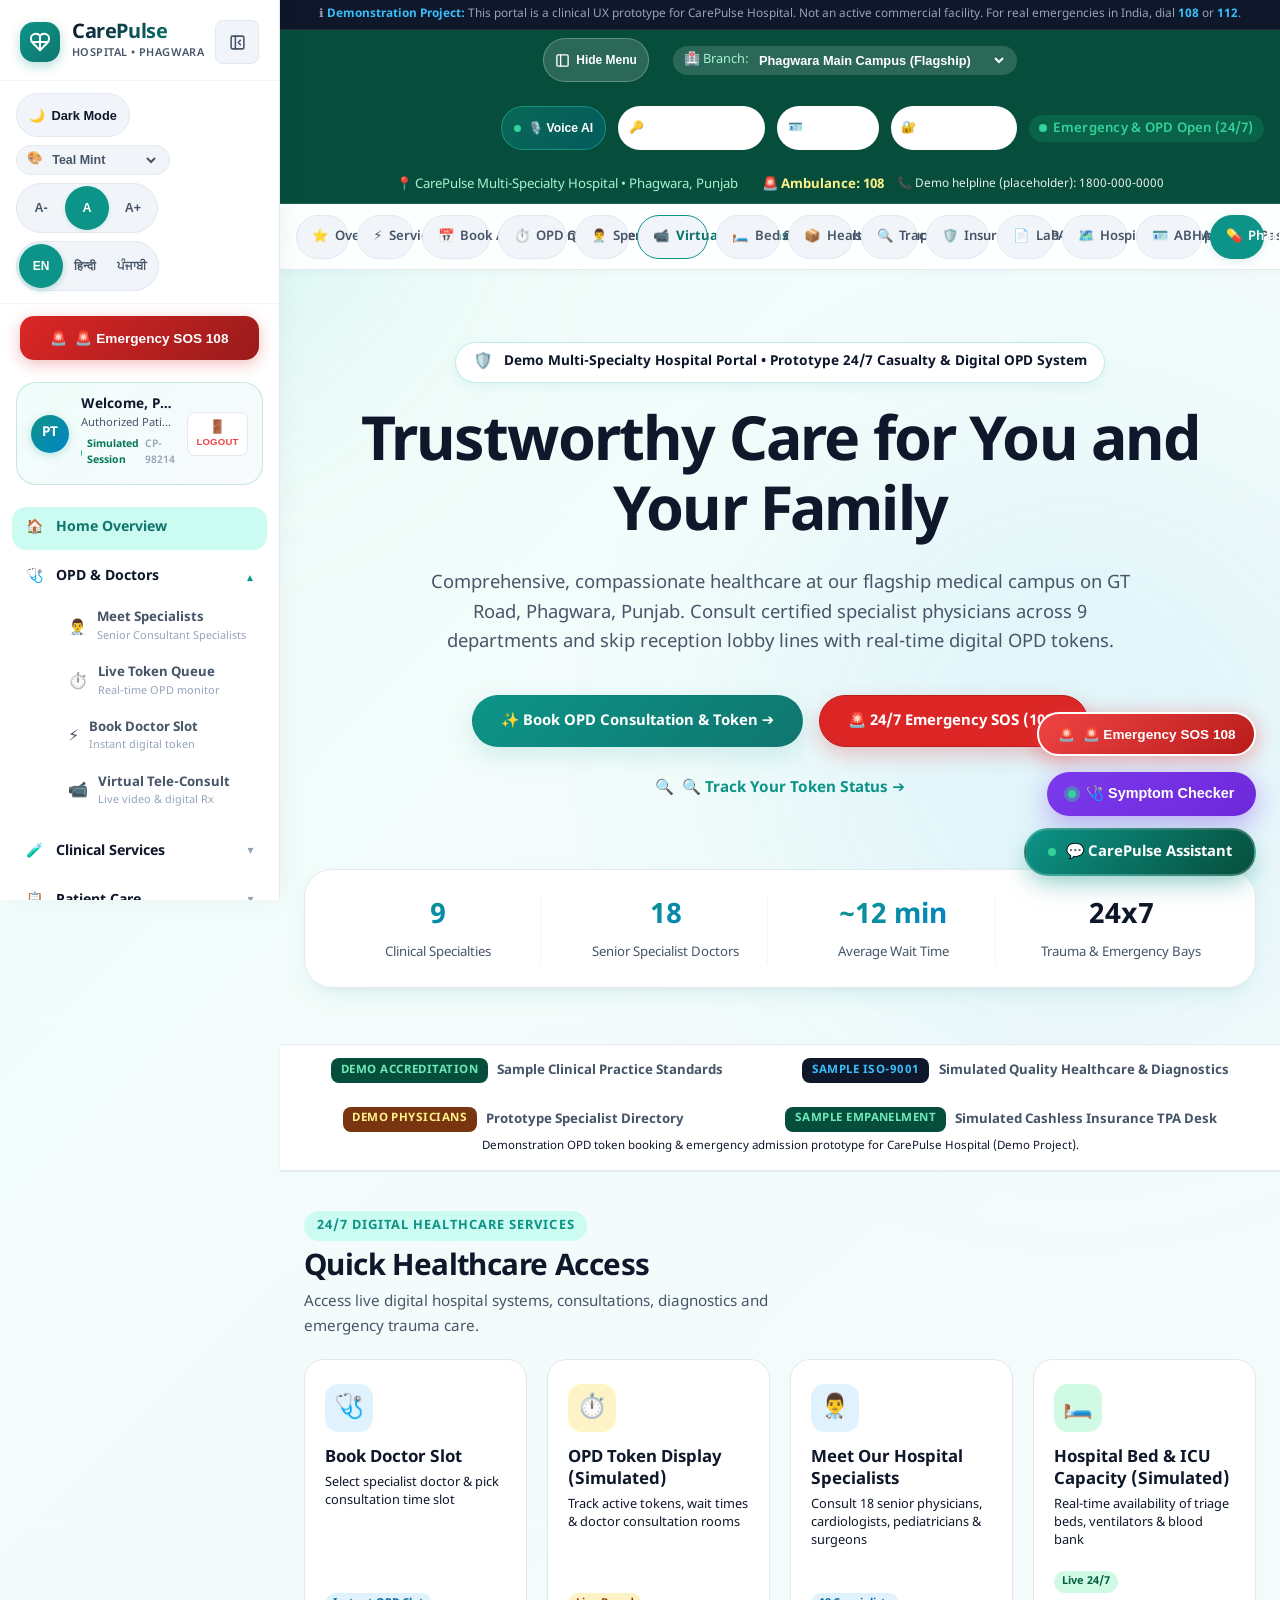
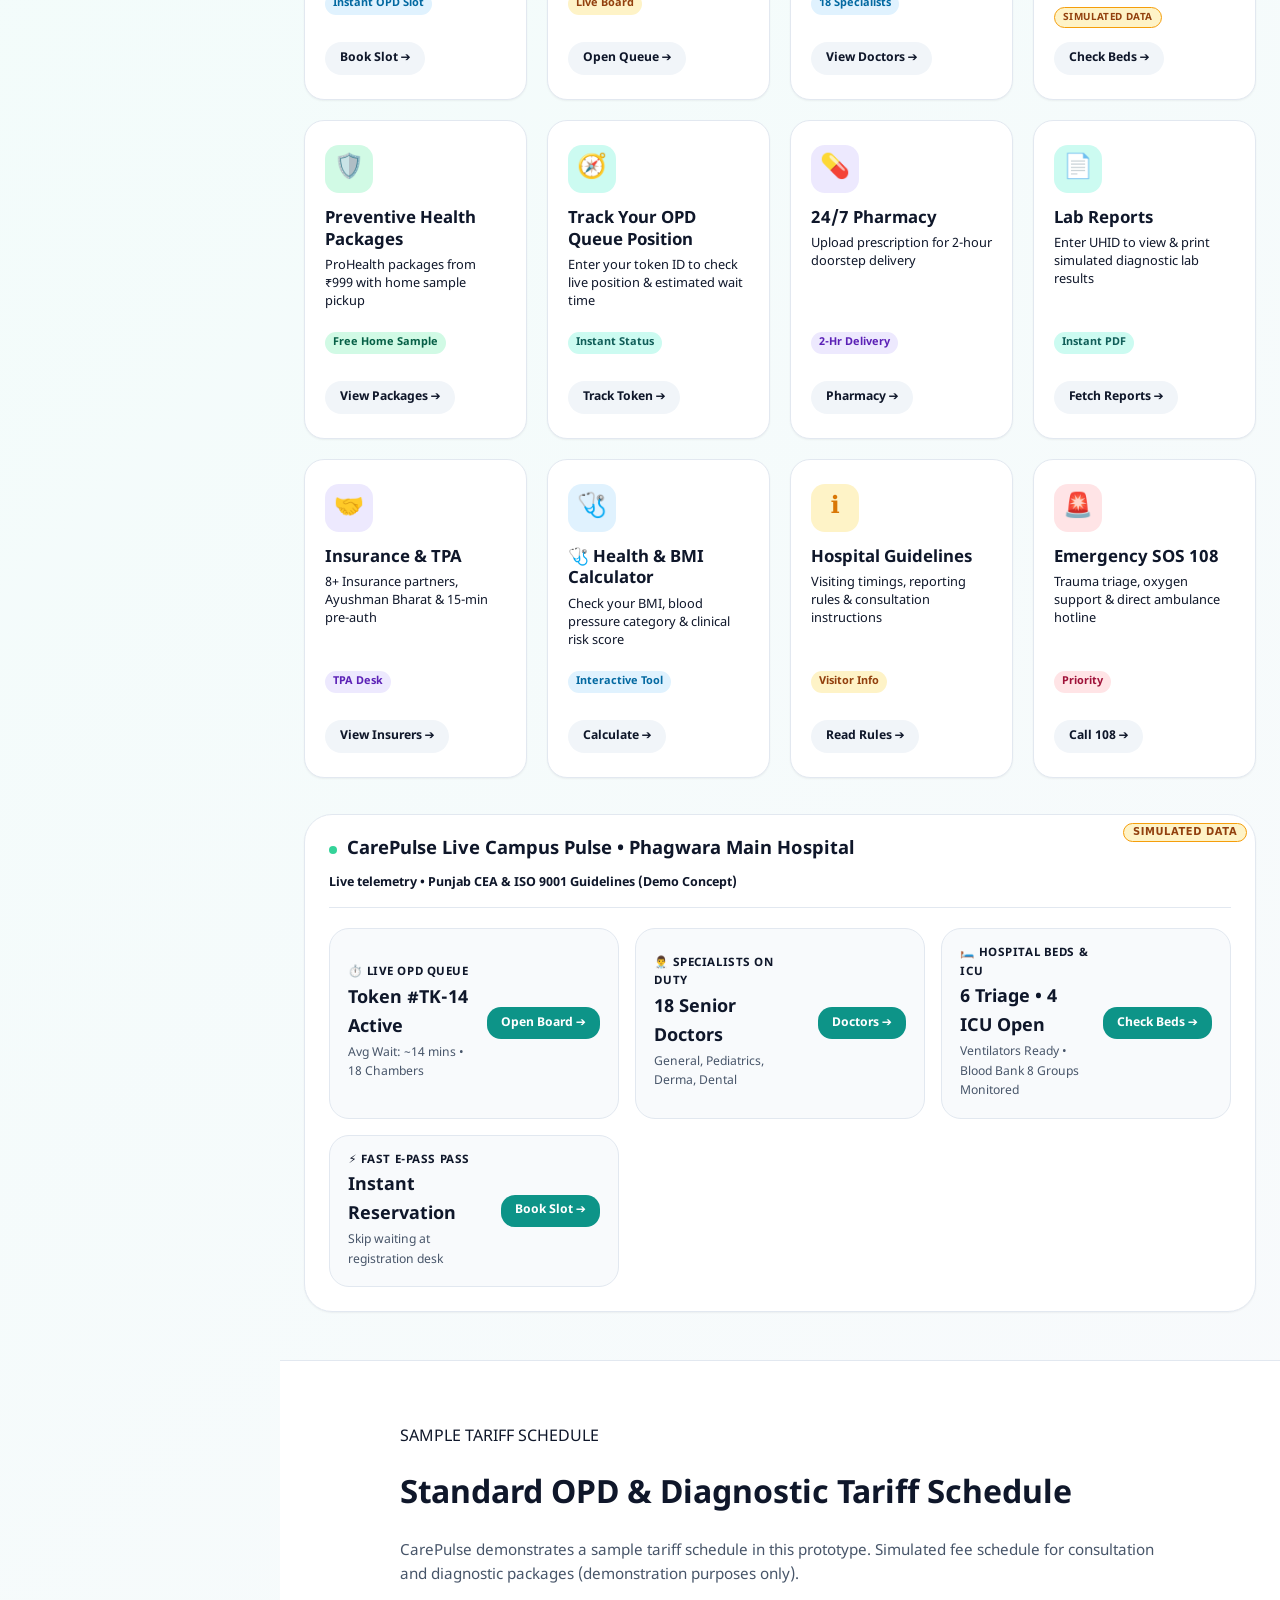
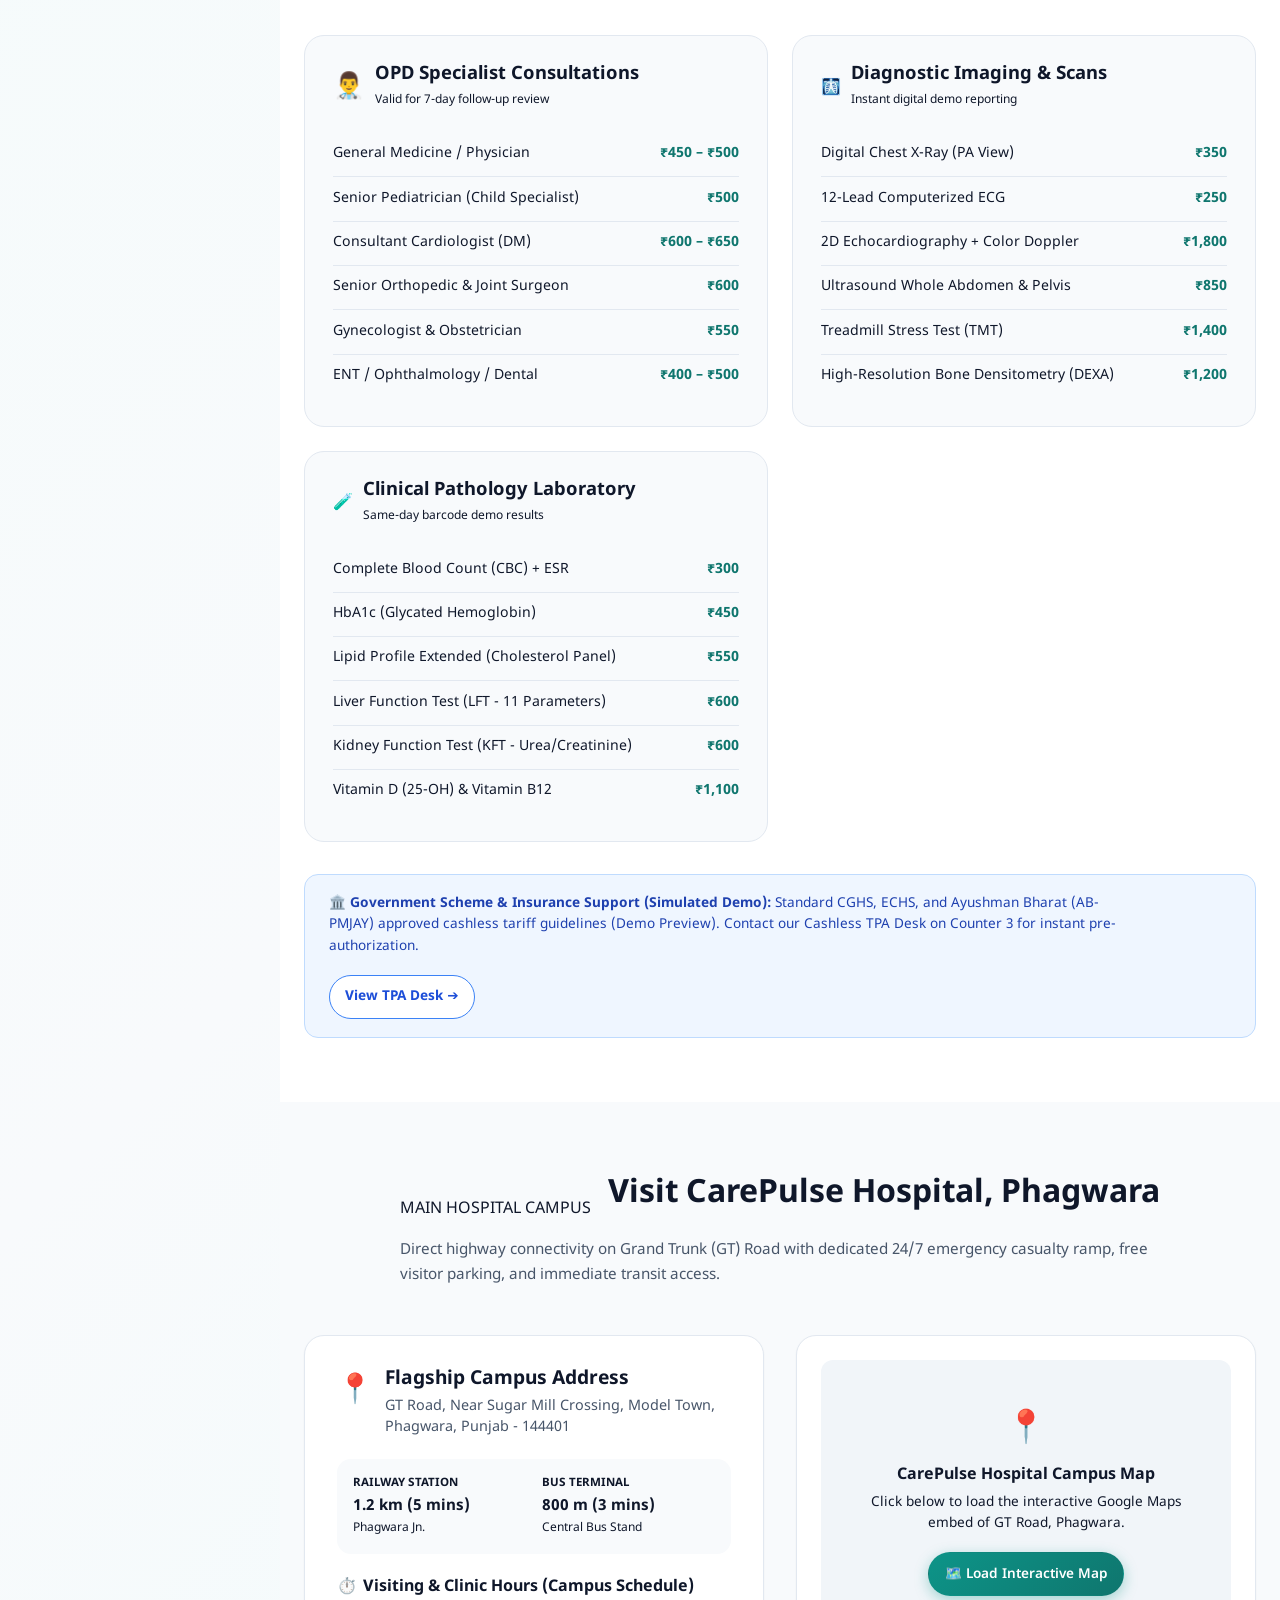
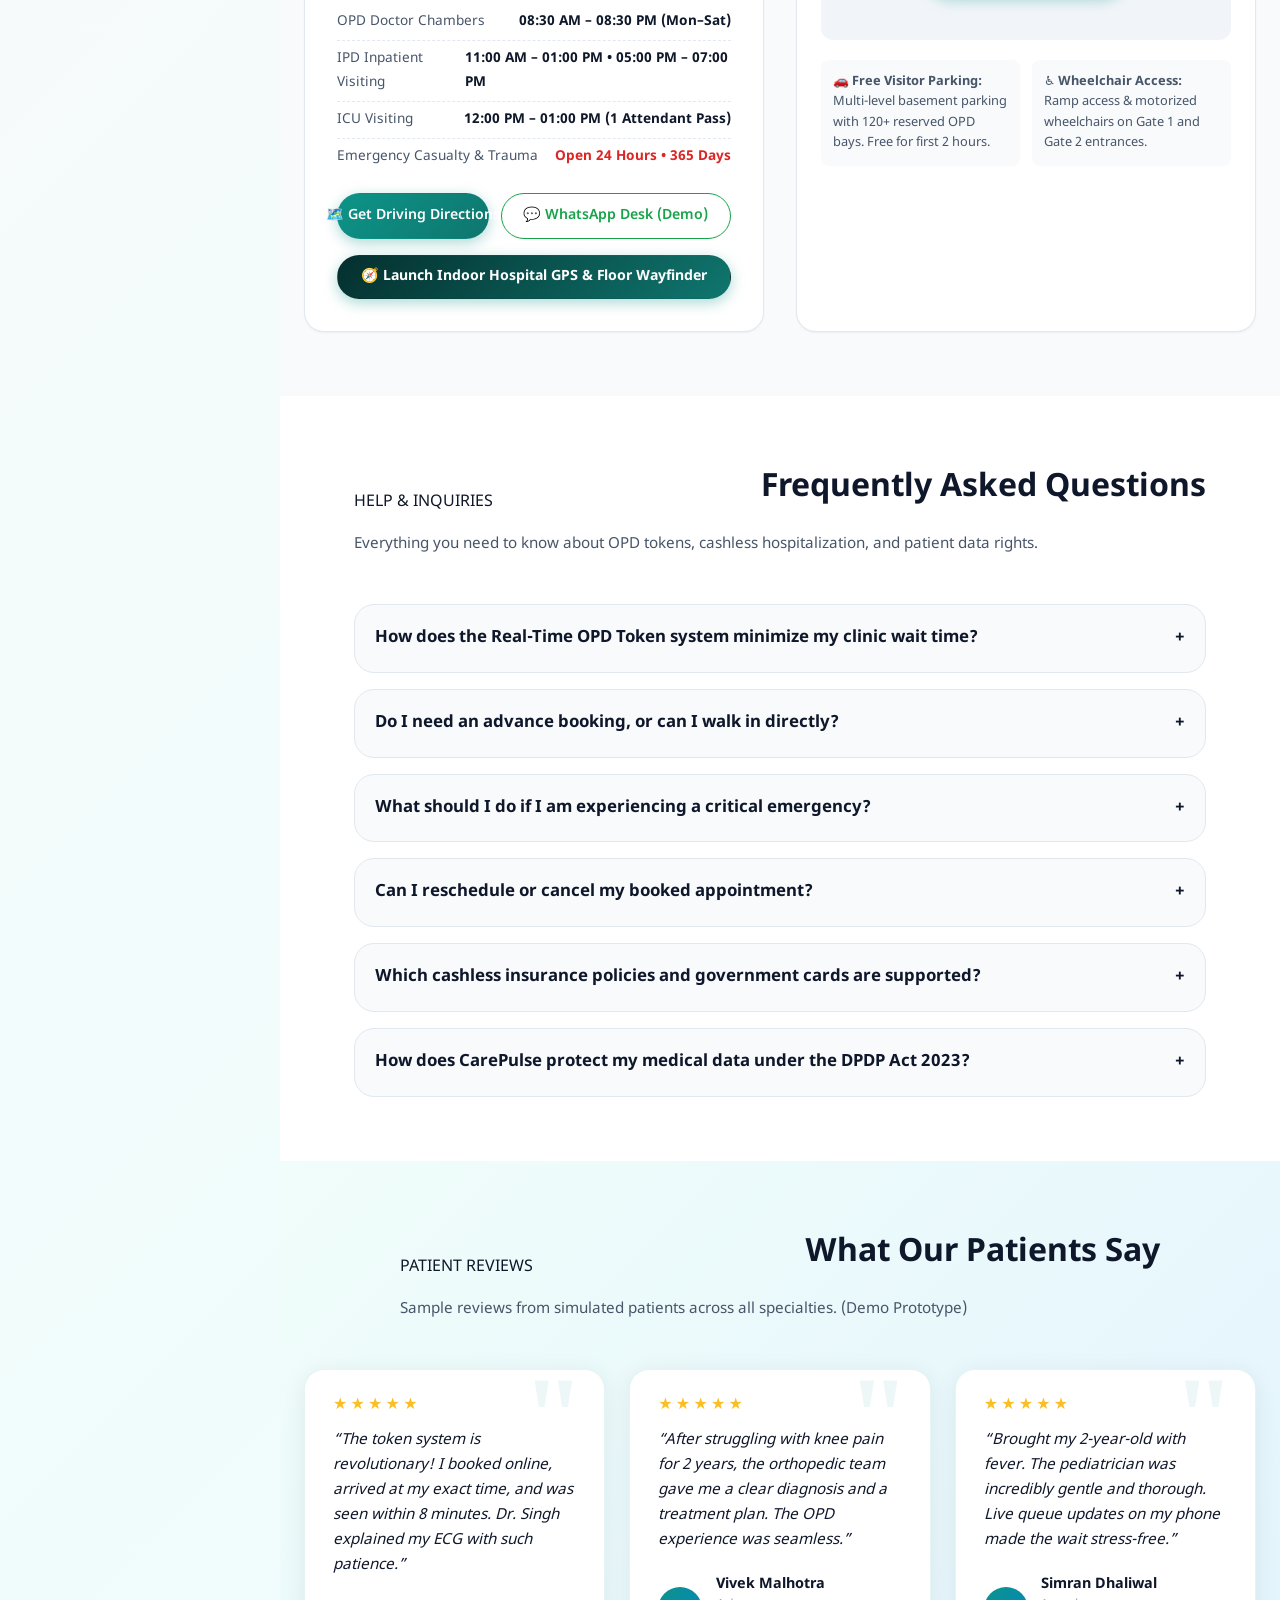
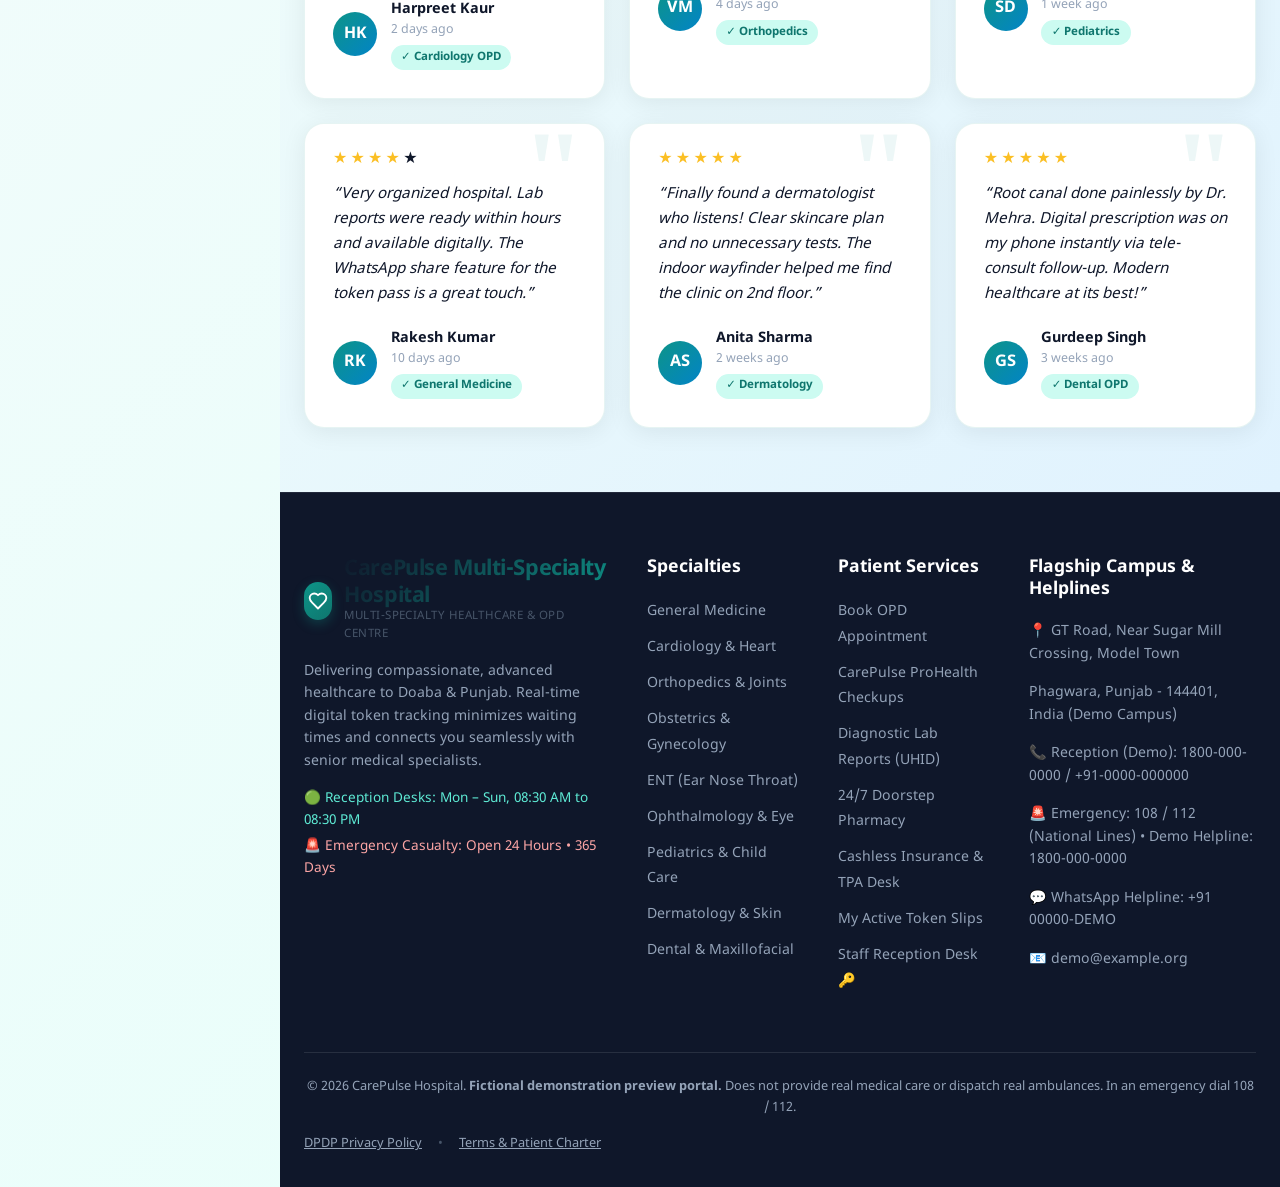
==== commit ae013f75: "fix: resolve reviewer pass 2 issues (QR privacy, meta CSP, number consistency, sample wording)" ====
--- a/hospital.html
+++ b/hospital.html
@@ -4,6 +4,7 @@
 <head>
     <meta charset="UTF-8" />
     <meta name="viewport" content="width=device-width, initial-scale=1.0" />
+    <meta http-equiv="Content-Security-Policy" content="default-src 'self'; script-src 'self' https://cdn.jsdelivr.net https://www.gstatic.com https://apis.google.com https://www.google.com https://www.recaptcha.net; style-src 'self' 'unsafe-inline' https://fonts.googleapis.com; font-src 'self' https://fonts.gstatic.com data:; img-src 'self' data: blob: https://images.unsplash.com https://lh3.googleusercontent.com; media-src 'self' blob: data:; frame-src 'self' https://www.google.com https://maps.google.com https://www.recaptcha.net https://hospital-demo-project.firebaseapp.com https://*.firebaseapp.com https://accounts.google.com; connect-src 'self' https://api.emailjs.com https://identitytoolkit.googleapis.com https://securetoken.googleapis.com https://*.firebaseio.com https://*.googleapis.com https://apis.google.com https://accounts.google.com https://www.google.com https://www.recaptcha.net https://hospital-demo-project.firebaseapp.com https://*.firebaseapp.com https://gstatic.com https://www.gstatic.com; base-uri 'self'; form-action 'self' https://accounts.google.com https://hospital-demo-project.firebaseapp.com https://*.firebaseapp.com; object-src 'none';" />
     <title>CarePulse | Hospital Portal Demo - OPD Booking &amp; Live Token Queue (UX Prototype)</title>
     <meta name="description" content="CarePulse is a fictional hospital portal built as a portfolio UX prototype: OPD appointment booking, live token queue and e-pass generation. Not a real hospital - no real bookings, care or ambulance dispatch." />
     <meta name="robots" content="index, follow, max-snippet:-1, max-image-preview:large, max-video-preview:-1" />
@@ -585,7 +586,7 @@
                     </button>
                     <button type="button" class="mobile-hero-queue-btn" data-action="open-live-queue-modal">
                         <span class="pulse-dot"></span>
-                        <span>Live Queue: <strong>14 Serving</strong> (12 min wait)</span>
+                        <span id="hero-live-queue-text">Live Queue: <strong>TK-14 Serving</strong> (12 min wait)</span>
                     </button>
                 </div>
             </section>
@@ -1363,8 +1364,8 @@
                         <div class="campus-pulse-item" data-action="open-live-queue-modal">
                             <div class="campus-pulse-item-info">
                                 <span class="campus-pulse-label">⏱️ Live OPD Queue</span>
-                                <span class="campus-pulse-value">Token #TK-108 Active</span>
-                                <span class="campus-pulse-sub">Avg Wait: ~12 mins &bull; 4 Chambers</span>
+                                <span class="campus-pulse-value" id="pulse-queue-status">Token #TK-14 Active</span>
+                                <span class="campus-pulse-sub" id="pulse-queue-sub">Avg Wait: ~12 mins &bull; 18 Chambers</span>
                             </div>
                             <span class="campus-pulse-action-btn">Open Board ➔</span>
                         </div>
@@ -1404,12 +1405,12 @@
         <section class="section rate-card-section u-box-padding-34" id="rate-card-section">
             <div class="container">
                 <div class="section-header text-center u-modal-w-760px">
-                    <span class="badge badge-primary">CENTRAL TARIFF TRANSPARENCY</span>
+                    <span class="badge badge-primary">SAMPLE TARIFF SCHEDULE</span>
                     <h2 class="u-box-font-size-36">Standard OPD &amp; Diagnostic
                         Tariff Schedule</h2>
                     <p class="u-box-color-37">
-                        CarePulse demonstrates 100% upfront pricing transparency in this prototype. No unexpected admission
-                        charges, hidden file opening fees, or diagnostic surcharges.
+                        CarePulse demonstrates a sample tariff schedule in this prototype. Simulated fee schedule for consultation
+                        and diagnostic packages (demonstration purposes only).
                     </p>
                 </div>
 
@@ -1748,7 +1749,7 @@
                 <div class="section-header text-center u-modal-w-760px" style="text-align:center;">
                     <span class="badge badge-primary">PATIENT REVIEWS</span>
                     <h2 class="u-box-font-size-36" style="margin-top:0.5rem;">What Our Patients Say</h2>
-                    <p class="u-box-color-37">Verified demo reviews from simulated patients across all specialties. (Demo Prototype)</p>
+                    <p class="u-box-color-37">Sample reviews from simulated patients across all specialties. (Demo Prototype)</p>
                 </div>
                 <div class="testimonials-grid" id="testimonials-grid">
                     <!-- Testimonials injected by JS -->
@@ -1796,7 +1797,7 @@
                     <div class="queue-metric-card">
                         <div class="queue-metric-icon u-badge-ecfdf5-059669">👨‍⚕️</div>
                         <div class="queue-metric-info">
-                            <span class="queue-metric-val" id="queue-stat-chambers">10 Chambers</span>
+                            <span class="queue-metric-val" id="queue-stat-chambers">18 Chambers</span>
                             <span class="queue-metric-lbl">Active Specialists</span>
                         </div>
                     </div>
@@ -3684,8 +3685,8 @@
     <div id="pa-announcement-banner" class="pa-announcement-banner" role="status" aria-live="polite">
         <span class="u-icon-decorative" aria-hidden="true">📢</span>
         <div>
-            <div id="pa-announcement-text" class="pa-announcement-text"><span class="simulated-data-chip" style="font-size:0.65rem; padding: 2px 6px; margin-right:6px;">SIMULATED</span> Now Serving Token TK-15 &bull; Room 101</div>
-            <div id="pa-announcement-sub" class="pa-announcement-sub">CarePulse Public Address (Demo Simulation) &bull; Dr. Rajesh Sharma</div>
+            <div id="pa-announcement-text" class="pa-announcement-text"><span class="simulated-data-chip" style="font-size:0.65rem; padding: 2px 6px; margin-right:6px;">SIMULATED</span> Now Serving Token TK-14 &bull; Room 101</div>
+            <div id="pa-announcement-sub" class="pa-announcement-sub">CarePulse Public Address (Demo Simulation) &bull; Dr. Rajesh Sharma (Room 101)</div>
         </div>
     </div>
 
@@ -4160,25 +4161,6 @@
 
     <!-- Main JavaScript Logic (ES Modules with Legacy Fallback Bundle) -->
     <script type="module" src="js/main.js"></script>
-    <script>
-      // Protocol fallback: When opened directly via local file:// protocol where modules are blocked by browser CORS, load app.js
-      if (window.location.protocol === 'file:') {
-        function checkAndLoadFallback() {
-          if (!window.CarePulseAuth && !document.querySelector('script[data-fallback="app-js"]')) {
-            var s = document.createElement('script');
-            s.src = 'app.js?v=2.2';
-            s.setAttribute('data-fallback', 'app-js');
-            document.body.appendChild(s);
-          }
-        }
-        if (document.readyState === 'loading') {
-          window.addEventListener('DOMContentLoaded', checkAndLoadFallback);
-        } else {
-          checkAndLoadFallback();
-        }
-        setTimeout(checkAndLoadFallback, 150);
-      }
-    </script>
     <script nomodule src="app.js?v=2.2"></script>
 
 
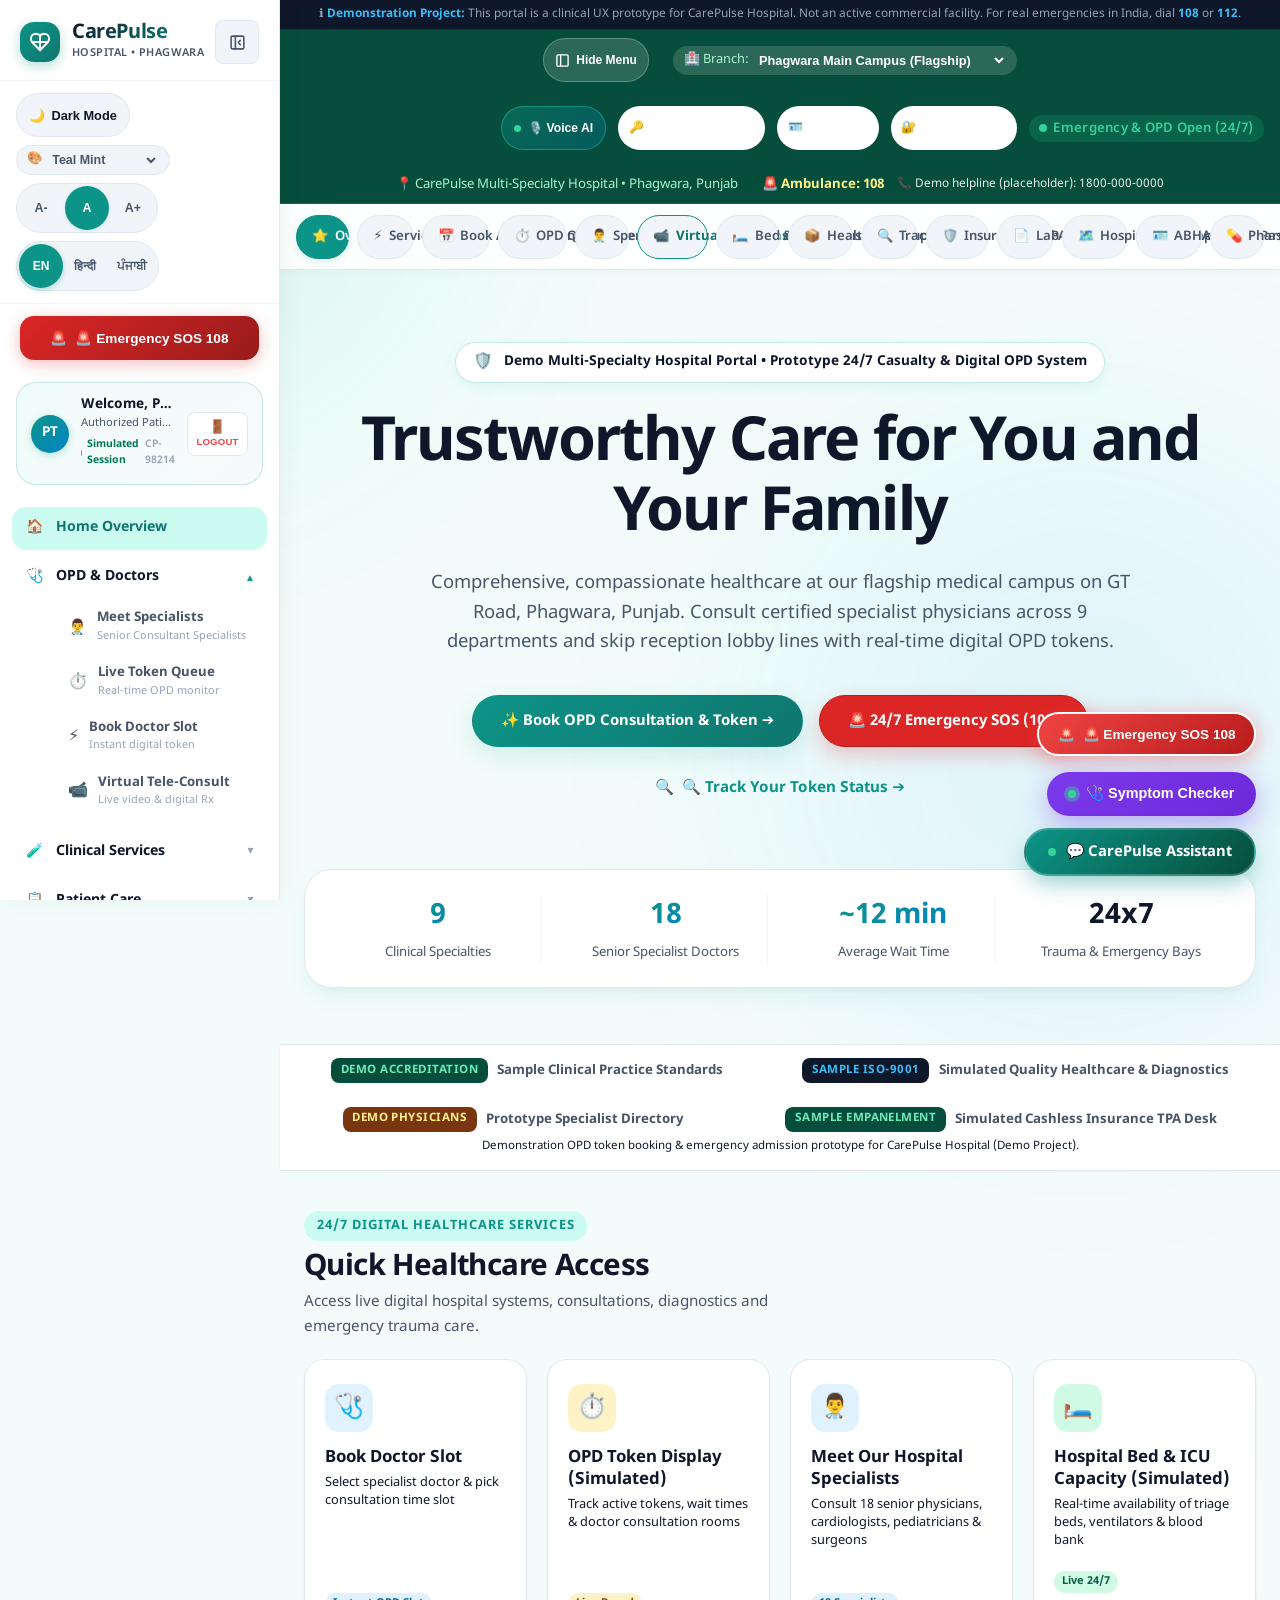
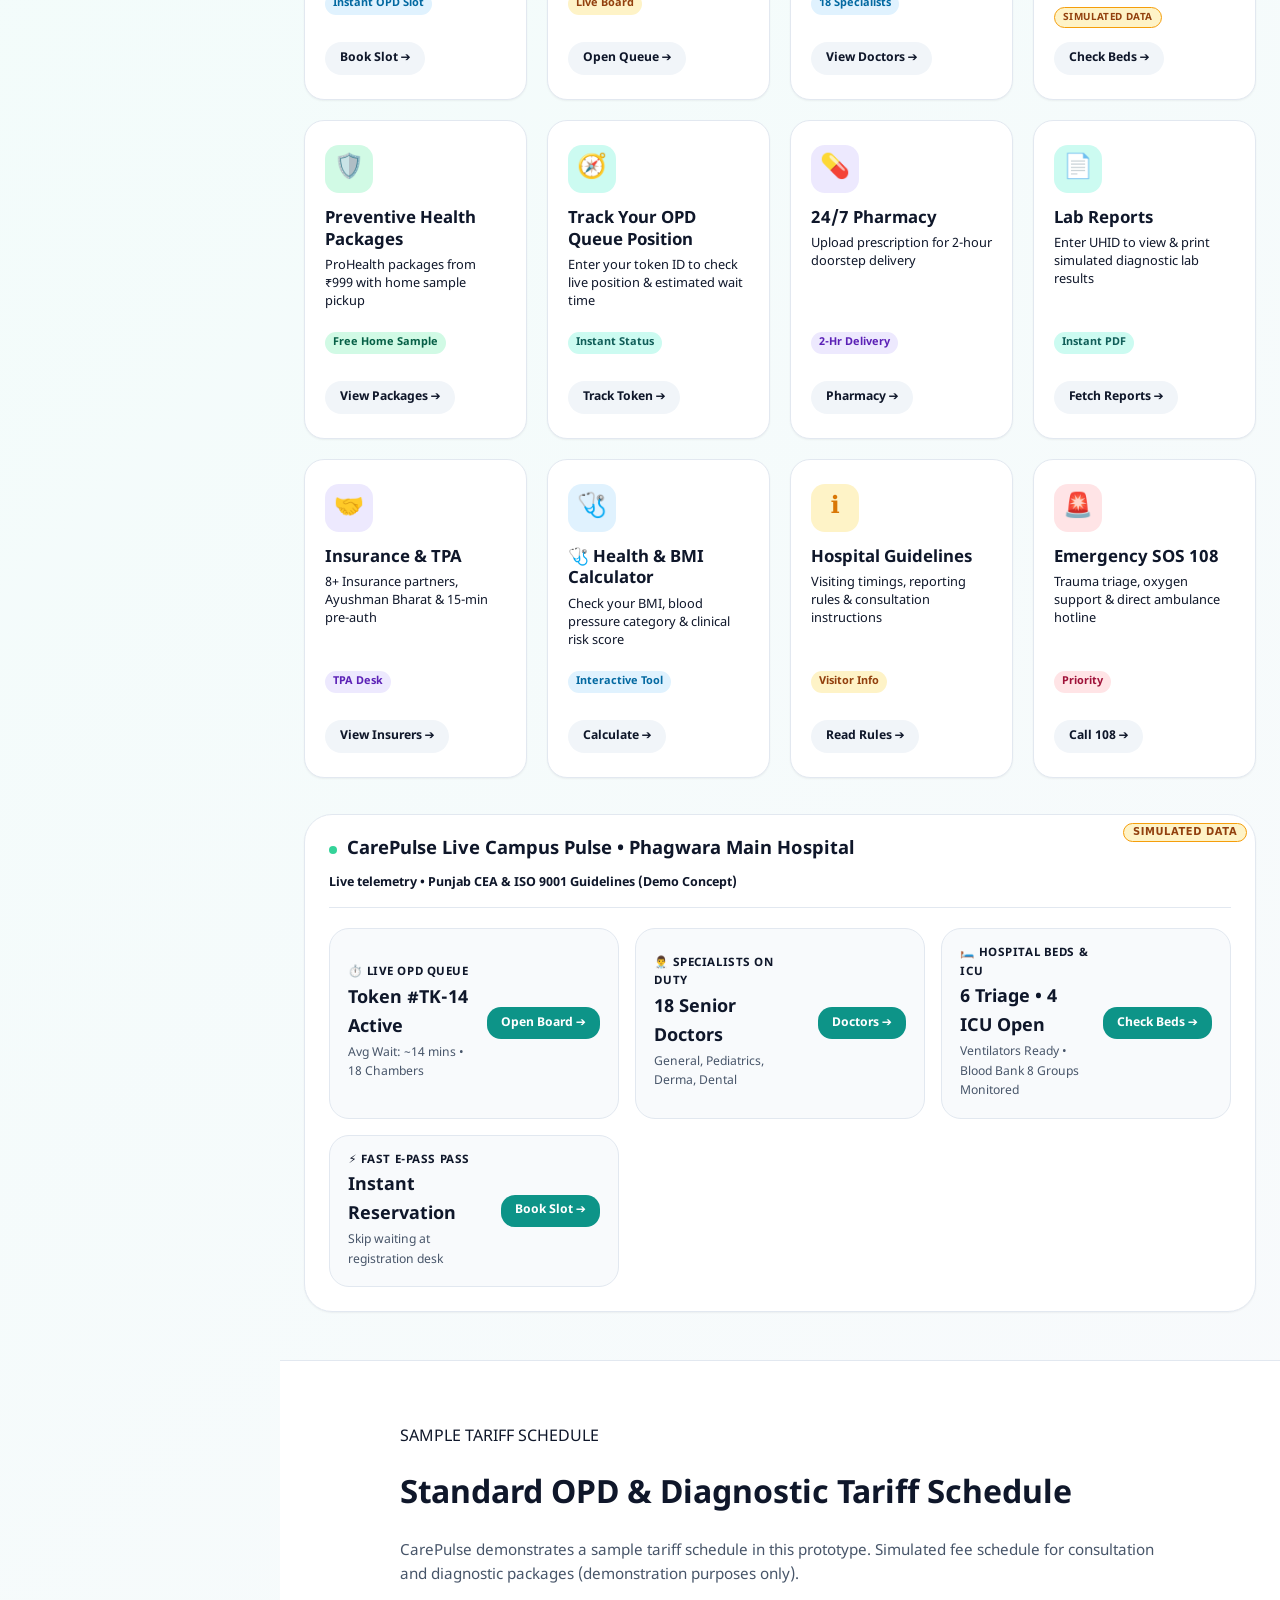
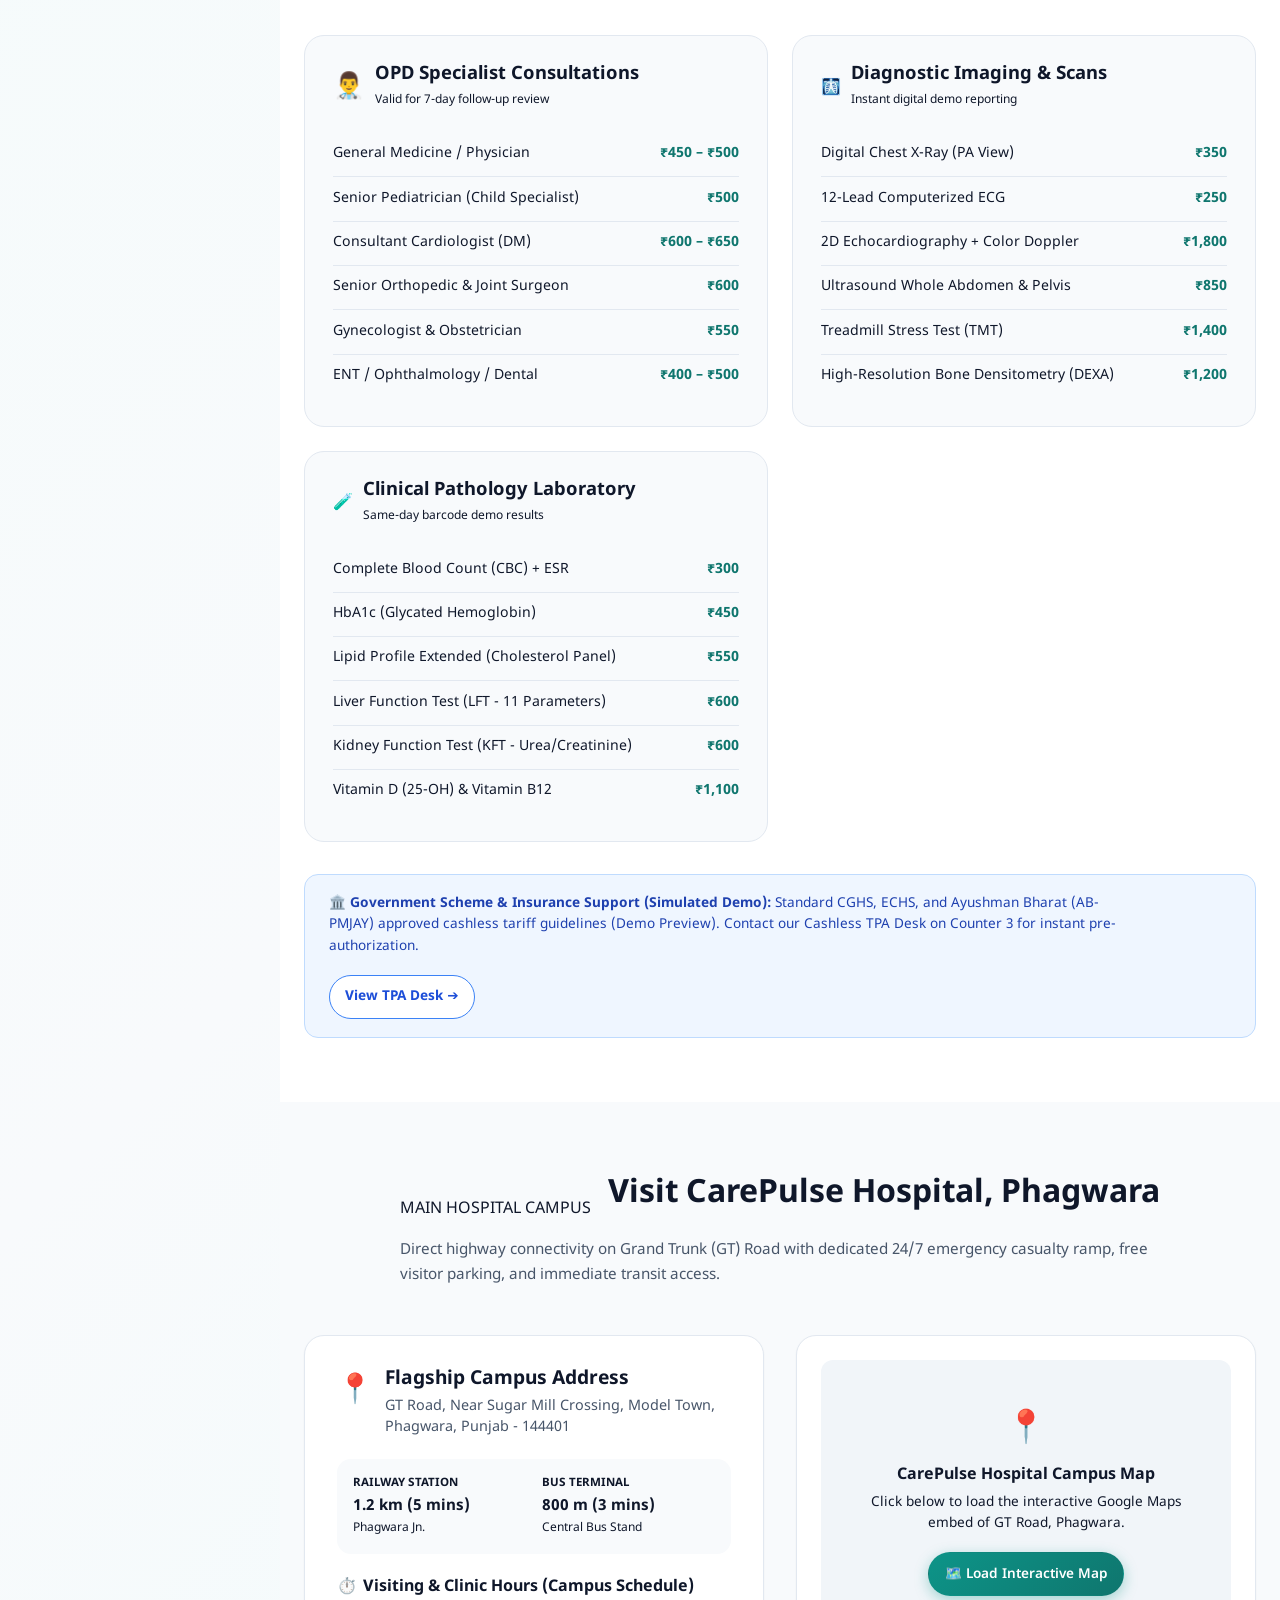
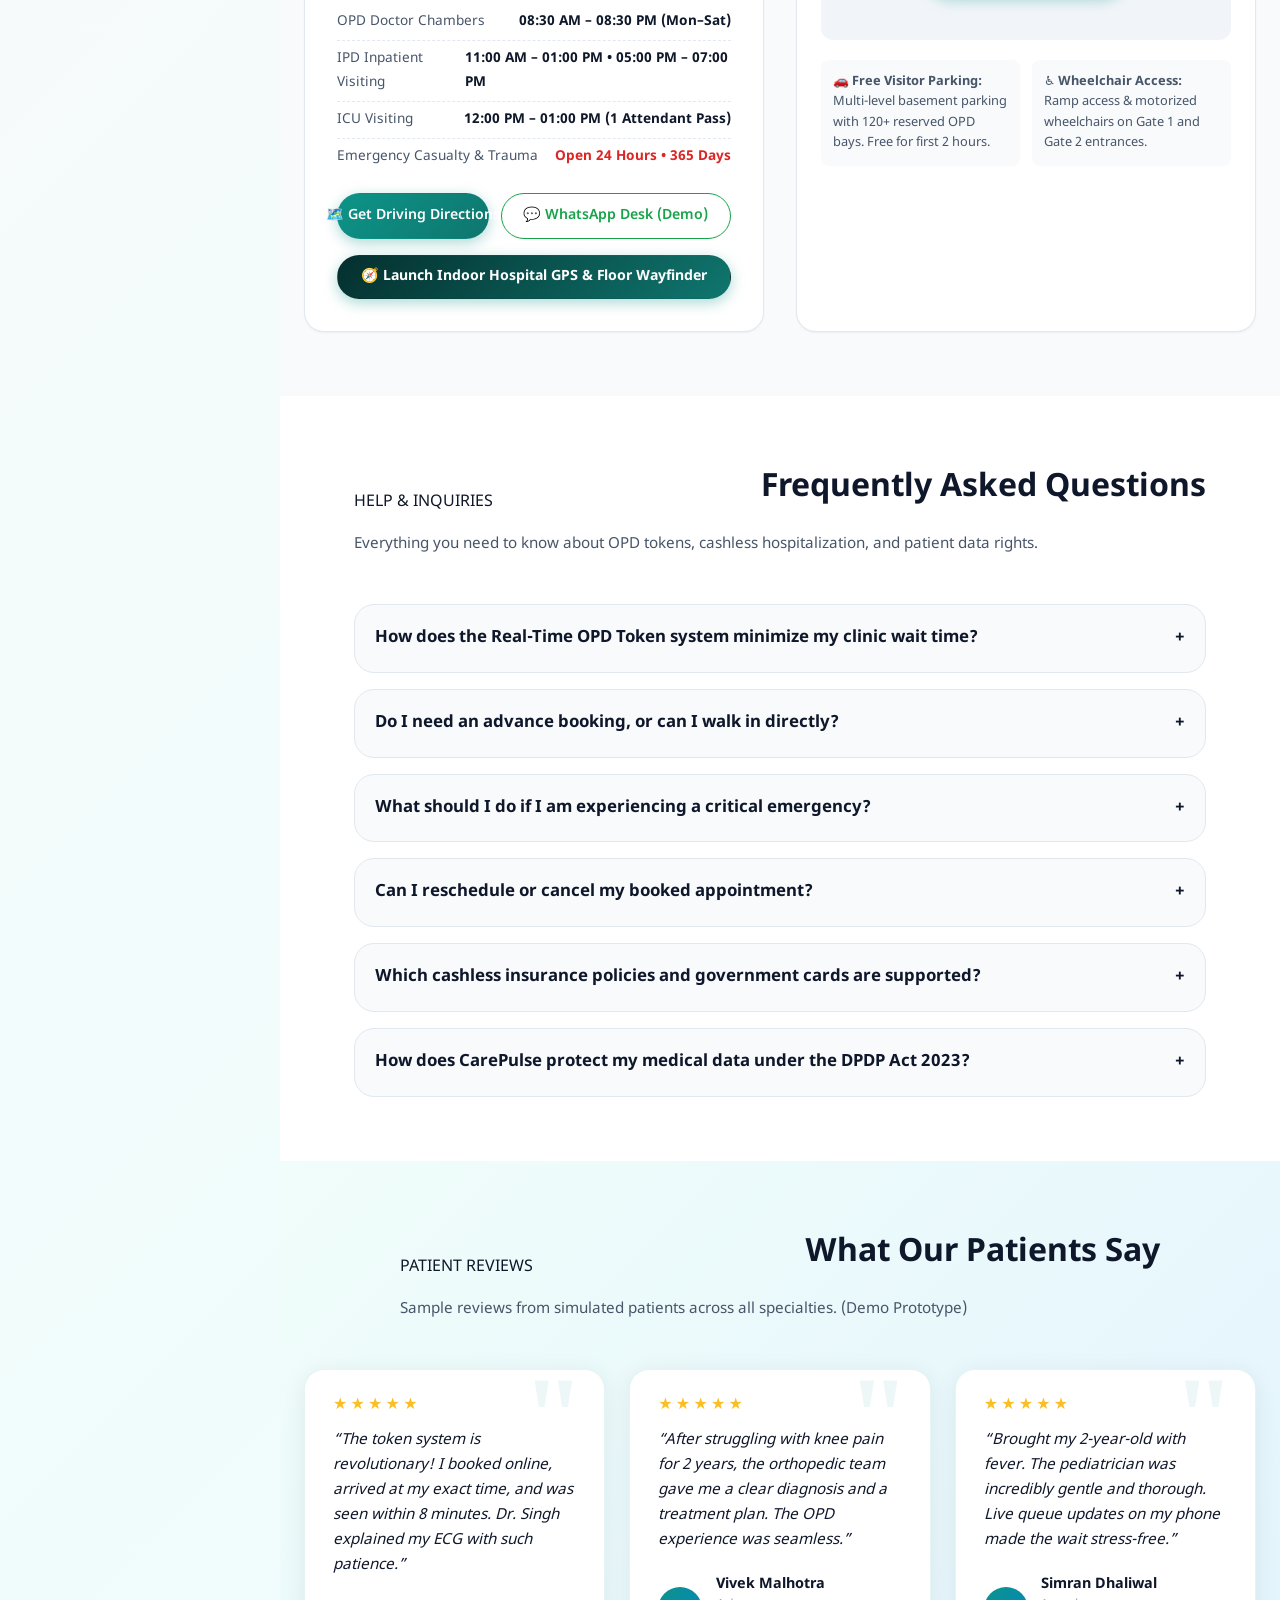
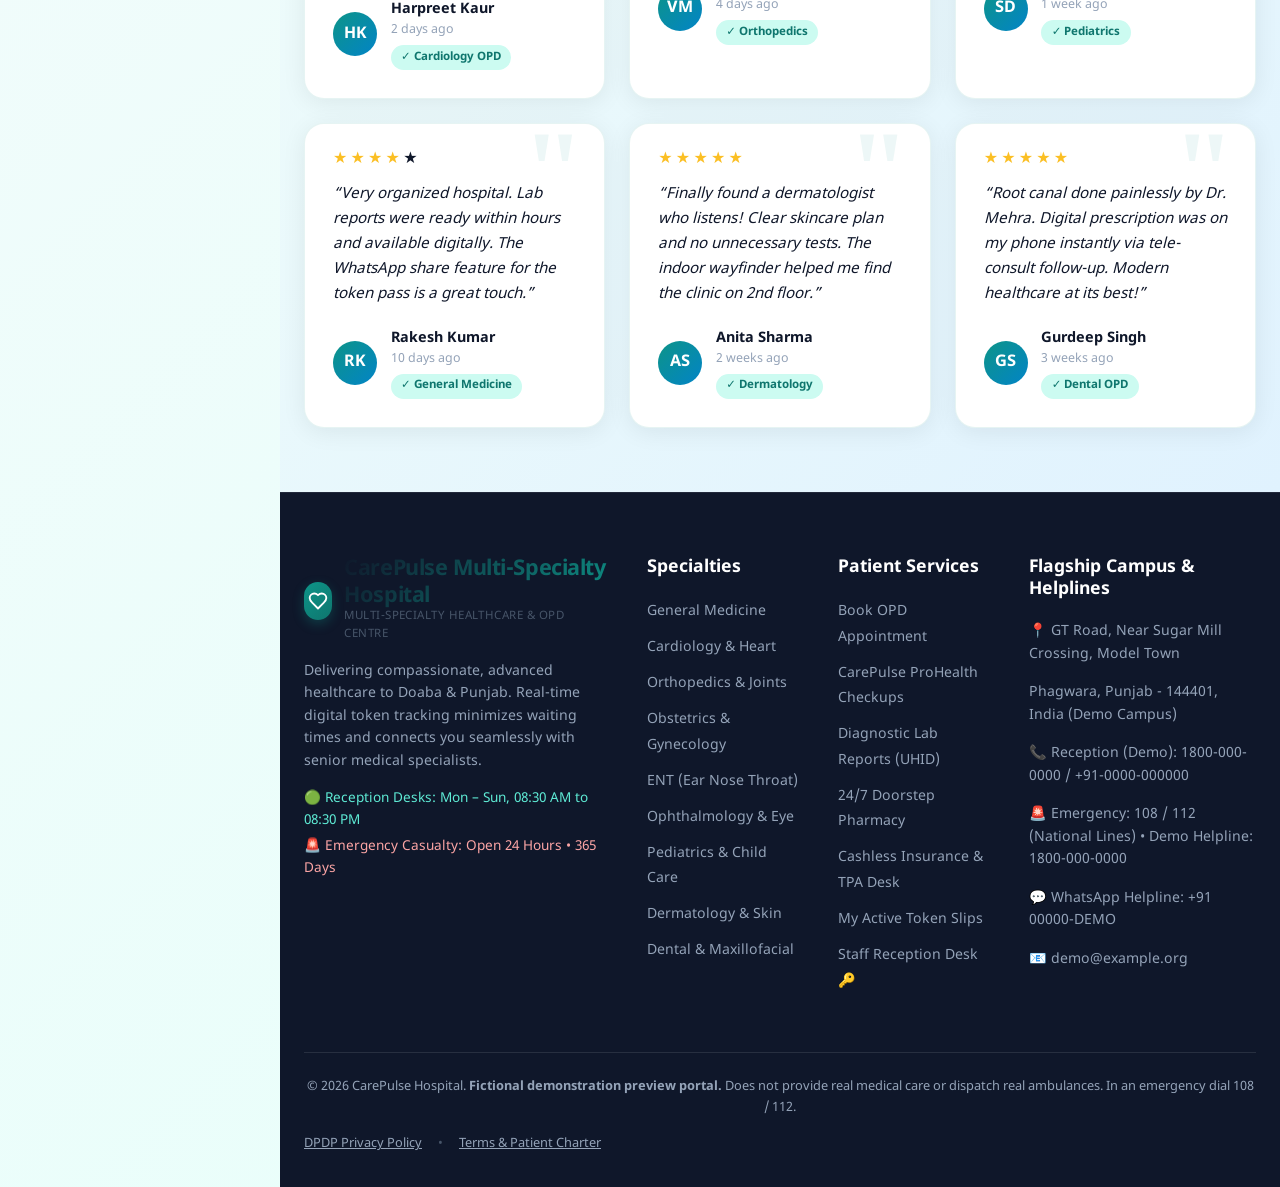
==== commit 8afe2c26: "fix(review-pass-2): privacy camera release, honest mic labeling, pure textContent live token trackin" ====
--- a/hospital.html
+++ b/hospital.html
@@ -3448,9 +3448,10 @@
                     <li><strong>Google Maps Embed (<code>maps.google.com / google.com</code>)</strong>: The campus map iframe loads on-demand only after you explicitly click "Load Interactive Map". Zero network requests are made to Google Maps during initial page load.</li>
                     <li><strong>In-Memory Client-Side QR Engine</strong>: Digital OPD tokens and health passes generate vector SVG QR codes directly in browser memory without any external network fallback service. Zero patient names, phone numbers, or token details are transmitted over the network.</li>
                     <li><strong>EmailJS &amp; Firebase Compat (Developer Mode Only)</strong>: Optional cloud notification and authentication scripts are strictly gated and load dynamically only when testing in developer preview mode with <code>?dev=1</code> in the URL. For standard visitors, neither script is loaded or executed.</li>
-                    <li><strong>Camera (Virtual Tele-Consultation Preview - Camera Only, No Microphone Required)</strong>: When you launch the virtual tele-consultation module, the page requests camera-only access (<code>{ video: true }</code>) via <code>navigator.mediaDevices.getUserMedia</code> to render an in-browser local video preview. No microphone permission is requested. The video stream is processed entirely in browser memory on your device and is never recorded, transmitted, or uploaded to any server. All camera media tracks are immediately stopped when the consultation session is closed, dismissed, tab is hidden, or when navigating away.</li>
-                    <li><strong>Microphone and speech recognition (Voice AI)</strong>: Voice commands use your browser's built-in Web Speech API and start only after you tap the microphone and grant permission. In browsers where recognition is performed by cloud services (such as Google Chrome), audio is processed according to the browser vendor's privacy policy. CarePulse itself does not record, intercept, or store audio. You can also use typed search without granting microphone permission.</li>
+                    <li><strong>Camera (Virtual Tele-Consultation Preview - Camera Only, No Microphone Required)</strong>: When you launch the virtual tele-consultation module, the portal requests camera-only access (<code>{ video: true }</code>) strictly to render a local Picture-in-Picture patient preview. Microphone permission is NEVER requested or used by the tele-consultation room; audio in the consultation demo is entirely simulated. The video stream is processed purely in client-side memory on your device, never recorded, and never transmitted over any network. All camera hardware tracks are actively stopped and released when the consultation is ended, paused, dismissed, when the tab is hidden, or when navigating away.</li>
+                    <li><strong>Microphone (Voice AI Assistant Only - Distinct Feature)</strong>: Voice commands in the Voice AI search feature use your browser's built-in Web Speech API and activate only after you explicitly tap the voice assistant microphone and grant browser permission. This is entirely separate from the tele-consultation room. In browsers where speech recognition is processed via cloud speech engines (such as Google Chrome), speech audio is handled according to your browser vendor's privacy policy. CarePulse itself never records or stores your speech audio, and all search functions can be used via standard keyboard typing without granting microphone access.</li>
                     <li><strong>Location (Emergency &amp; Ambulance Hub)</strong>: When you open the Emergency Hub, the page asks your browser for your geolocation to display coordinates you can copy or share. Coordinates are held in browser memory only and never stored or uploaded. If you tap "Share Location on WhatsApp", the coordinates are sent to WhatsApp at your explicit request.</li>
+                    <li><strong>WhatsApp Sharing (User-Initiated Share Actions)</strong>: If you choose to tap "Share Prescription on WhatsApp" or "Share Location on WhatsApp", the formatted sample text is transferred to WhatsApp (a third-party service owned by Meta) via a standard web link strictly at your explicit initiation and subject to WhatsApp's Terms of Service and Privacy Policy. CarePulse does not transmit this data automatically.</li>
                 </ul>
 
                 <h4 class="u-box-color-256">4. Zero Third-Party Monetization or Data Brokering</h4>
@@ -3765,7 +3766,7 @@
                     <span class="pulse-dot"></span>
                     <div>
                         <strong id="tele-doc-badge-name">Dr. Rajesh Sharma</strong>
-                        <span id="tele-doc-badge-spec"class="u-box-display-279">General Medicine &bull; Faculty ID: CP-MED-101 (Sample Profile)</span>
+                        <span id="tele-doc-badge-spec"class="u-box-display-279">General Medicine &bull; Demo ID: CP-MED-101 (Sample Profile)</span>
                     </div>
                 </div>
 
@@ -3779,6 +3780,7 @@
 
                 <!-- Live Patient Telemetry HUD -->
                 <div class="tele-vitals-hud">
+                    <span class="vitals-pill" style="background: rgba(245, 158, 11, 0.25); border: 1px solid rgba(245, 158, 11, 0.5); color: #fde68a; font-weight: 700; font-size: 0.68rem; letter-spacing: 0.04em;">SIMULATED DATA</span>
                     <div class="vitals-pill">
                         <span class="u-icon-decorative" aria-hidden="true">❤️</span> <span id="tele-vital-hr">74 BPM</span>
                     </div>
@@ -3801,7 +3803,7 @@
                     </div>
                     <div class="u-box-text-align-281">
                         <h4 id="tele-doc-screen-name"class="u-box-margin-282">Dr. Rajesh Sharma</h4>
-                        <p id="tele-doc-screen-desc"class="u-box-margin-283">Live Consultation Active &bull; Simulated Media Session</p>
+                        <p id="tele-doc-screen-desc"class="u-box-margin-283">Demo Consultation Session &bull; Simulated Media</p>
                     </div>
                 </div>
 
@@ -3814,10 +3816,10 @@
 
                 <!-- Call Controls Toolbar -->
                 <div class="tele-call-controls">
-                    <button type="button" class="tele-ctrl-btn" id="btn-tele-mic" data-action="tele-mic" title="Mute/Unmute Microphone">
+                    <button type="button" class="tele-ctrl-btn" id="btn-tele-mic" data-action="tele-mic" title="Audio simulated in demo (mic not captured)" aria-label="Microphone (Audio simulated in demo)">
                         🎙️
                     </button>
-                    <button type="button" class="tele-ctrl-btn" id="btn-tele-cam" data-action="tele-cam" title="Camera On/Off">
+                    <button type="button" class="tele-ctrl-btn" id="btn-tele-cam" data-action="tele-cam" title="Turn Camera Off" aria-label="Toggle Camera Preview">
                         📹
                     </button>
                     <button type="button" class="tele-ctrl-btn" data-action="tele-vitals" title="Simulate Vitals Check">
@@ -3839,7 +3841,7 @@
                     </div>
                     <div class="rx-doc-meta">
                         <div class="rx-doc-name" id="rx-header-doc-name">Dr. Rajesh Sharma</div>
-                        <div class="rx-doc-reg" id="rx-header-doc-reg">MBBS, MD &bull; Faculty ID: CP-MED-101 (Sample Profile)</div>
+                        <div class="rx-doc-reg" id="rx-header-doc-reg">MBBS, MD &bull; Demo ID: CP-MED-101 (Sample Profile)</div>
                     </div>
                 </div>
 
@@ -3853,7 +3855,7 @@
 
                 <!-- Clinical Diagnosis Notes -->
                 <div class="rx-clinical-notes">
-                    <strong>Clinical Diagnosis:</strong> <span id="rx-diagnosis-text">Acute Upper Respiratory Tract Infection (URTI) with mild pyrexia. Advised symptomatic relief and oral hydration.</span>
+                    <strong>Sample Diagnosis:</strong> <span id="rx-diagnosis-text">Acute Upper Respiratory Tract Infection (URTI) with mild pyrexia (Demo note). Advised symptomatic relief and oral hydration.</span>
                 </div>
 
                 <!-- Prescription Items List (Rx) -->
@@ -3903,7 +3905,7 @@
                     <button type="button" class="btn-rx-action pharmacy" data-action="tele-order-pharmacy">
                         <span>🛒</span> <span>Send to Pharmacy</span>
                     </button>
-                    <button type="button" class="btn-rx-action whatsapp" data-action="tele-share-wa">
+                    <button type="button" class="btn-rx-action whatsapp" data-action="tele-share-wa" title="Transfers sample prescription text to WhatsApp (third-party service)">
                         <span>💬</span> <span>Share Prescription on WhatsApp</span>
                     </button>
                 </div>
